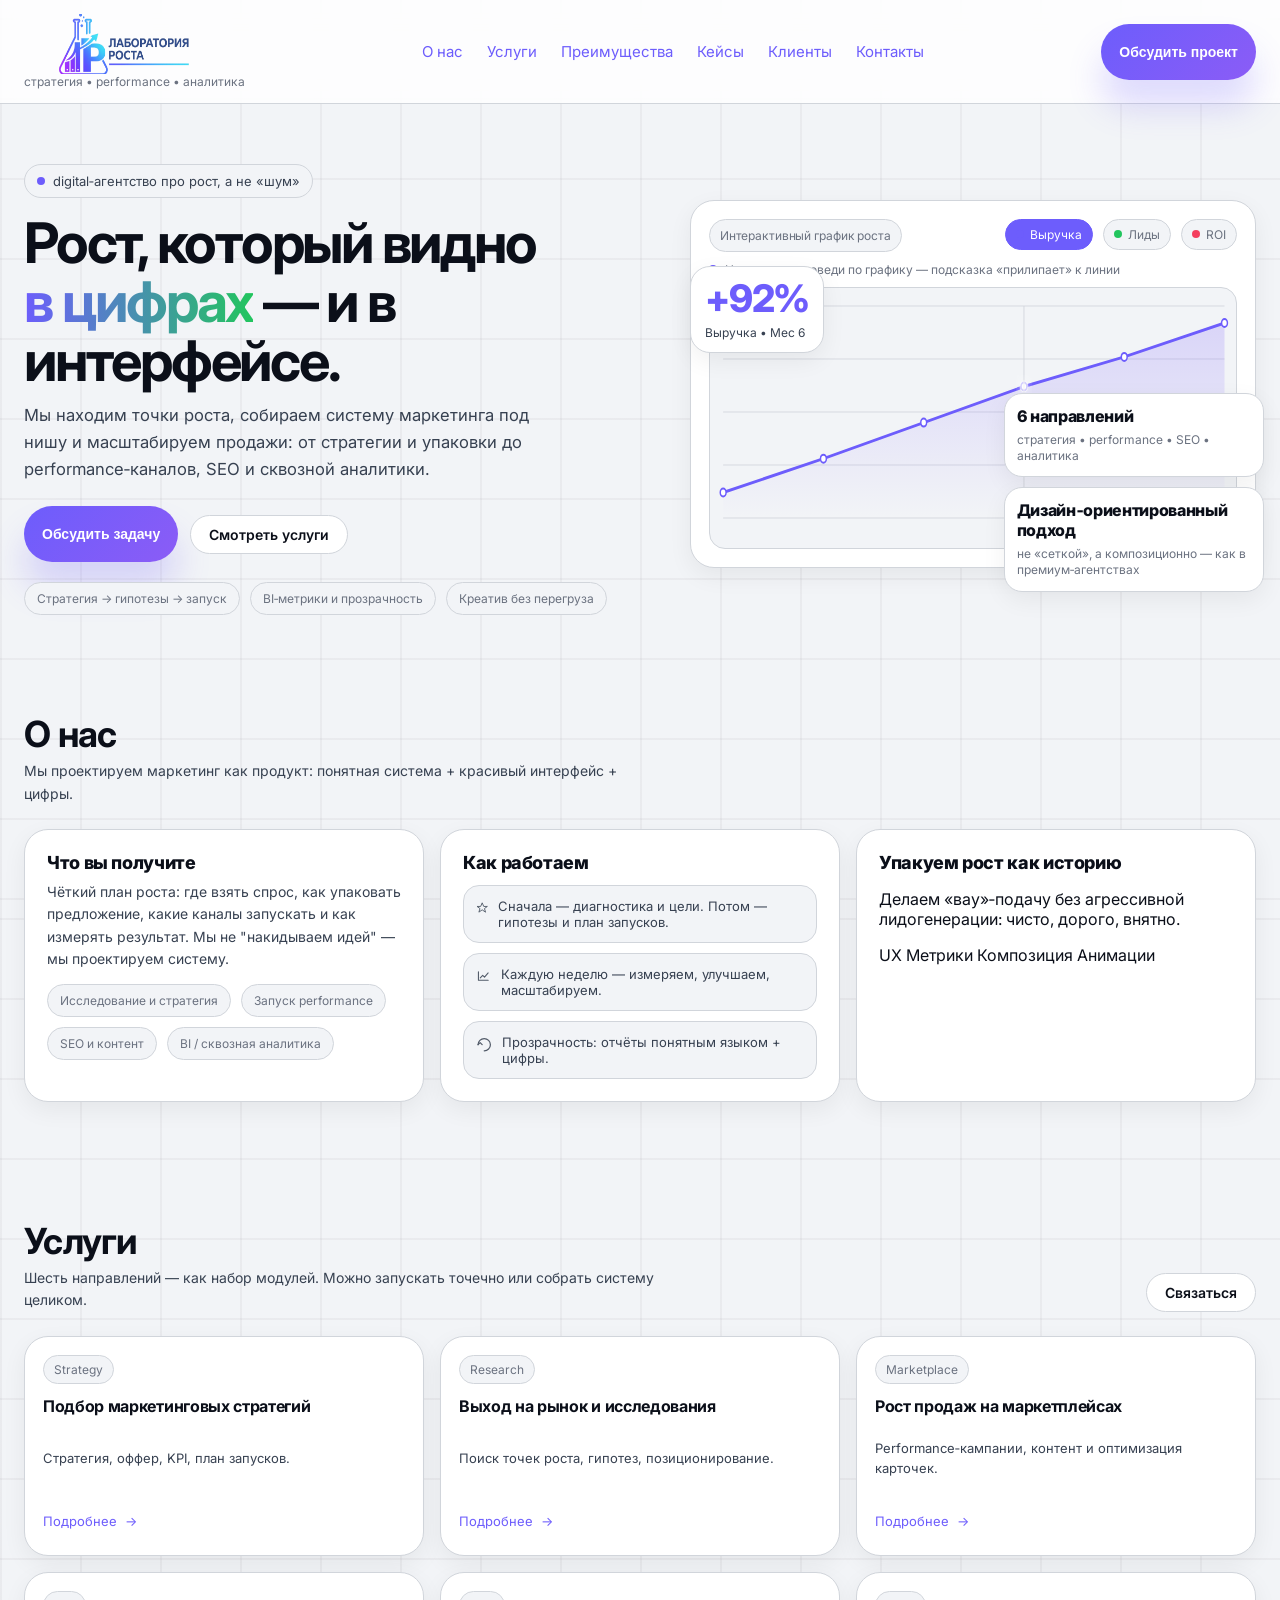
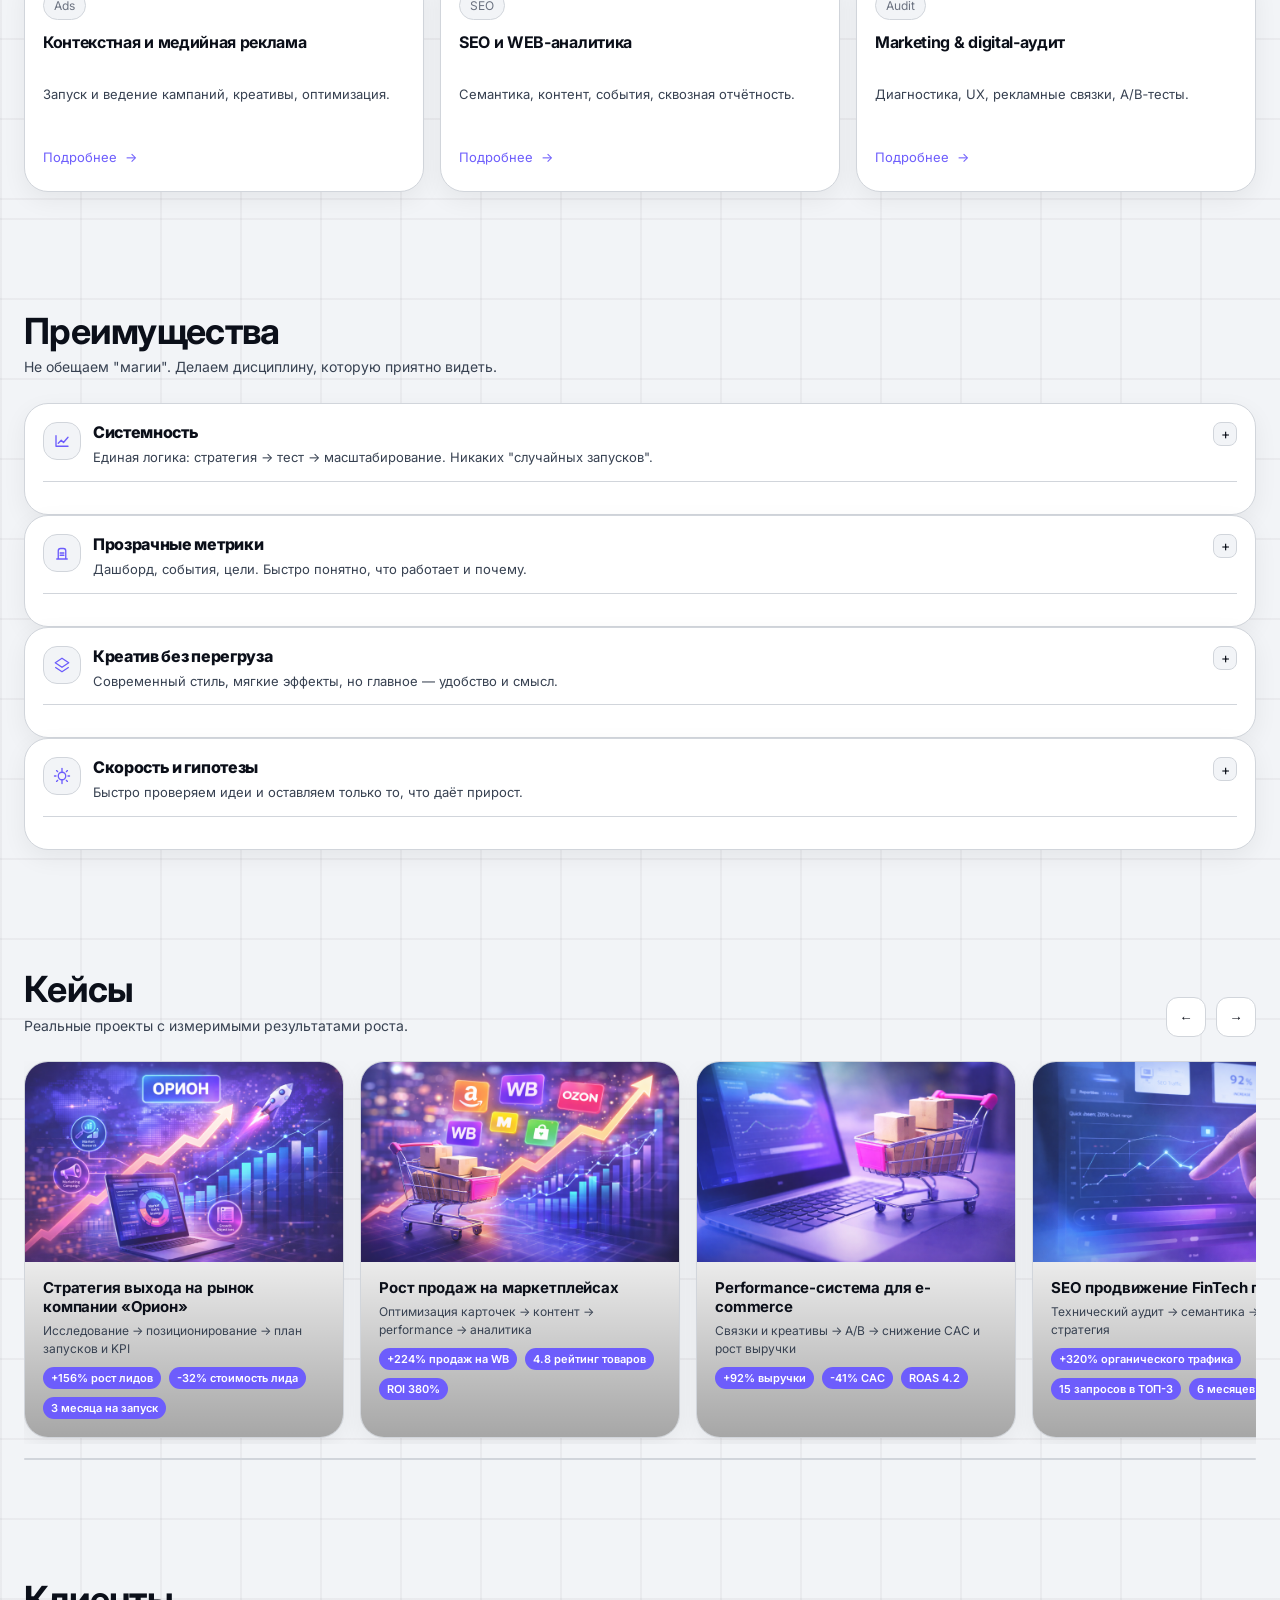
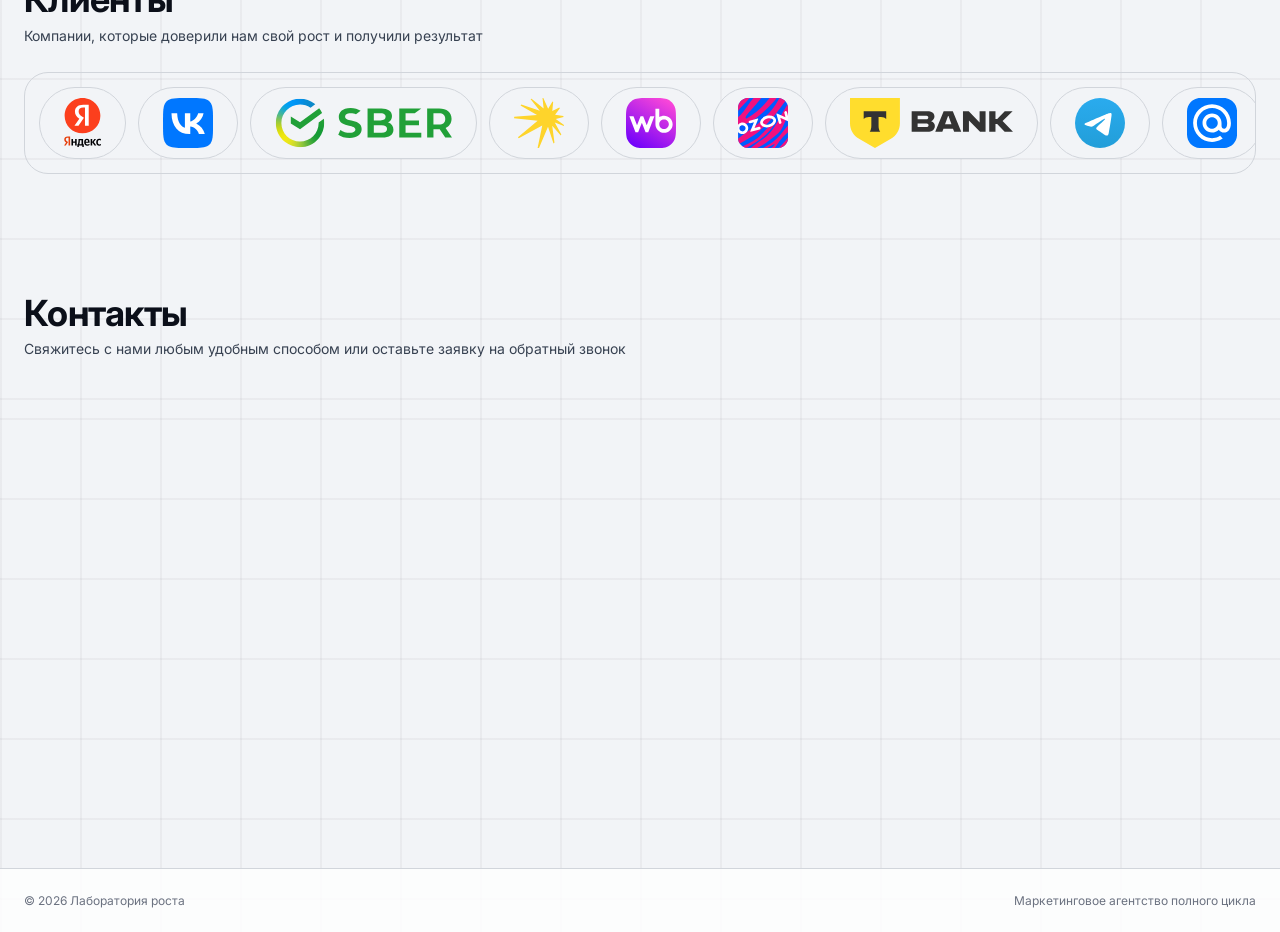
==== index.html @ d3181965 "bagfix" ====
<!doctype html>
<html lang="ru">
<head>
  <meta charset="utf-8" />
  <meta name="viewport" content="width=device-width,initial-scale=1" />
  <script>document.documentElement.classList.add("has-js");</script>
  <title>Лаборатория роста — маркетинговые стратегии и performance</title>
  <meta name="description" content="Маркетинговое агентство. Стратегии, выход на рынок, рост продаж на маркетплейсах, реклама, SEO и аналитика, digital‑аудит." />

  <link rel="preconnect" href="https://fonts.googleapis.com">
  <link rel="preconnect" href="https://fonts.gstatic.com" crossorigin>
  <link href="https://fonts.googleapis.com/css2?family=Manrope:wght@300;400;500;600;700;800&family=Inter:wght@300;400;500;600;700&display=swap" rel="stylesheet">
  <link rel="stylesheet" href="style.css" />
</head>

<body>
  <div class="progress" id="progress"></div>

  <!-- Cursor glow + background blobs -->
  <div class="bg-blobs" aria-hidden="true">
    <div class="blob b1"></div>
    <div class="blob b2"></div>
    <div class="blob b3"></div>
    <div class="grain"></div>
  </div>

  <header class="hdr" id="hdr">
    <div class="container">
    <div class="nav">
      <a class="brand" href="#top" aria-label="Лаборатория роста">
        <div class="logo-wrapper">
          <img src="./img/logo.png" alt="Лаборатория роста" class="brand-mark">
        </div>
        <div class="brand-txt">
          <em>стратегия • performance • аналитика</em>
        </div>
      </a>

        <nav class="links" aria-label="Навигация">
          <a href="#about">О нас</a>
          <a href="#services">Услуги</a>
          <a href="#benefits">Преимущества</a>
          <a href="#cases">Кейсы</a>
          <a href="#clients">Клиенты</a>
          <a href="#contacts">Контакты</a>
        </nav>

        <div class="cta">
          <button class="btn primary magnetic" id="openBrief" type="button">Обсудить проект</button>
        </div>

        <div class="burger" aria-label="Меню">
          <button id="burgerBtn" aria-controls="mobileMenu" aria-expanded="false" title="Меню">
            <svg width="20" height="20" viewBox="0 0 24 24" fill="none">
              <path d="M4 7h16M4 12h16M4 17h16" stroke="currentColor" stroke-width="2" stroke-linecap="round"/>
            </svg>
          </button>
        </div>
      </div>

      <div class="mobile" id="mobileMenu" hidden>
        <div class="divider"></div>
        <div class="row">
          <a class="mLink" href="#about">О нас</a>
          <a class="mLink" href="#services">Услуги</a>
          <a class="mLink" href="#benefits">Преимущества</a>
          <a class="mLink" href="#cases">Кейсы</a>
          <a class="mLink" href="#clients">Клиенты</a>
          <a class="mLink" href="#contacts">Контакты</a>
          <button class="btn primary magnetic" id="openBriefMobile" type="button">Обсудить</button>
        </div>
      </div>
    </div>
  </header>

  <main class="container" id="top">
    <!-- HERO -->
    <section class="hero">
      <div class="hero-grid">
        <div class="hero-copy reveal">
          <div class="kicker">
            <span class="kdot" aria-hidden="true"></span>
            digital‑агентство про рост, а не «шум»
          </div>

          <h1>
            Рост, который видно<br>
            <span class="grad">в цифрах</span> — и в интерфейсе.
          </h1>

          <p class="lead">
            Мы находим точки роста, собираем систему маркетинга под нишу и масштабируем продажи:
            от стратегии и упаковки до performance‑каналов, SEO и сквозной аналитики.
          </p>

          <div class="hero-actions">
            <button class="btn primary magnetic" id="heroCta" type="button">Обсудить задачу</button>
            <a class="btn magnetic" href="#services">Смотреть услуги</a>
          </div>

          <div class="pill-row" aria-label="Коротко о подходе">
            <span class="pill">Стратегия → гипотезы → запуск</span>
            <span class="pill">BI‑метрики и прозрачность</span>
            <span class="pill">Креатив без перегруза</span>
          </div>
        </div>

        <div class="hero-visual reveal" aria-label="Интерактивный график роста">
          <div class="hero-visual-bg" aria-hidden="true"></div>

          <div class="chart-wrap naked" id="chartWrap">
            <div class="chart-head">
              <div class="mini">Интерактивный график роста</div>
              <div class="legend" aria-label="Легенда">
                <div class="tag" data-series="revenue"><span class="swatch"></span>Выручка</div>
                <div class="tag" data-series="leads"><span class="swatch alt"></span>Лиды</div>
                <div class="tag" data-series="roi"><span class="swatch roi"></span>ROI</div>
              </div>
            </div>

            <div class="chart-kpi" aria-hidden="true">
              <div class="kpi-num" id="kpiNum">+92%</div>
              <div class="kpi-label" id="kpiLabel">Выручка • Мес 6</div>
            </div>

            <div class="chart-hint">
              <span class="hint-dot" aria-hidden="true"></span>
              Наведи или проведи по графику — подсказка «прилипает» к линии
            </div>

            <div class="chart-stage" id="chartStage">
              <svg class="chart" id="chart" viewBox="0 0 720 260" preserveAspectRatio="none" aria-label="График роста">
                <defs>
                  <linearGradient id="gradLine" x1="0" x2="1" y1="0" y2="0">
                    <stop offset="0%" stop-color="var(--a1)"/>
                    <stop offset="55%" stop-color="var(--a2)"/>
                    <stop offset="100%" stop-color="var(--a3)"/>
                  </linearGradient>
                  <linearGradient id="gradArea" x1="0" x2="0" y1="0" y2="1">
                    <stop offset="0%" stop-color="rgba(112, 80, 255, .20)"/>
                    <stop offset="100%" stop-color="rgba(112, 80, 255, 0)"/>
                  </linearGradient>
                  <filter id="softGlow" x="-40%" y="-40%" width="180%" height="180%">
                    <feGaussianBlur stdDeviation="6" result="blur"/>
                    <feColorMatrix type="matrix" values="
                      1 0 0 0 0
                      0 1 0 0 0
                      0 0 1 0 0
                      0 0 0 .6 0" />
                    <feMerge>
                      <feMergeNode in="blur"/>
                      <feMergeNode in="SourceGraphic"/>
                    </feMerge>
                  </filter>
                </defs>

                <g class="grid" id="grid"></g>
                <path class="area" id="area" d=""></path>
                <path class="line" id="line" d=""></path>
                <g id="points"></g>
                <g id="cursor">
                  <line class="cross" id="crossV" x1="0" x2="0" y1="0" y2="0"></line>
                  <circle class="glowdot" id="glowDot" r="6"></circle>
                </g>
              </svg>

              <div class="tooltip" id="tooltip" role="status" aria-live="polite">
                <b id="ttTitle">Этап</b>
                <span class="t2" id="ttText">Подсказка</span>
              </div>
            </div>
          </div>

          <div class="stat-floats" aria-hidden="true">
            <div class="stat-float cut2">
              <b>6 направлений</b>
              <span>стратегия • performance • SEO • аналитика</span>
            </div>
            <div class="stat-float cut3">
              <b>Дизайн‑ориентированный подход</b>
              <span>не «сеткой», а композиционно — как в премиум‑агентствах</span>
            </div>
          </div>
        </div>
      </div>
    </section>

    <!-- ABOUT -->
    <section id="about">
      <div class="section-head reveal">
        <div>
          <h2>О нас</h2>
          <p class="sub">Мы проектируем маркетинг как продукт: понятная система + красивый интерфейс + цифры.</p>
        </div>
      </div>

      <div class="grid about-grid">
        <article class="card about-card">
          <div class="card-inner">
            <b class="card-title">Что вы получите</b>
            <p class="sub">
              Чёткий план роста: где взять спрос, как упаковать предложение, какие каналы запускать и как измерять результат.
              Мы не "накидываем идей" — мы проектируем систему.
            </p>
            <div class="pill-row" style="margin-top:14px;">
              <span class="pill">Исследование и стратегия</span>
              <span class="pill">Запуск performance</span>
              <span class="pill">SEO и контент</span>
              <span class="pill">BI / сквозная аналитика</span>
            </div>
          </div>
        </article>

        <article class="card about-card">
          <div class="card-inner">
            <b class="card-title">Как работаем</b>
            <div class="kv">
              <div>
                <svg width="18" height="18" viewBox="0 0 24 24" fill="none">
                  <path d="M12 2l3 7h7l-5.6 4.1 2.1 7-6.5-4.5L5.6 20l2.1-7L2 9h7l3-7z" stroke="currentColor" stroke-width="1.8" stroke-linejoin="round"/>
                </svg>
                <span>Сначала — диагностика и цели. Потом — гипотезы и план запусков.</span>
              </div>
              <div>
                <svg width="18" height="18" viewBox="0 0 24 24" fill="none">
                  <path d="M4 19V5m0 14h16" stroke="currentColor" stroke-width="1.8" stroke-linecap="round"/>
                  <path d="M7 15l4-4 3 3 6-7" stroke="currentColor" stroke-width="1.8" stroke-linecap="round" stroke-linejoin="round"/>
                </svg>
                <span>Каждую неделю — измеряем, улучшаем, масштабируем.</span>
              </div>
              <div>
                <svg width="18" height="18" viewBox="0 0 24 24" fill="none">
                  <path d="M12 22a9 9 0 1 0-9-9" stroke="currentColor" stroke-width="1.8" stroke-linecap="round"/>
                  <path d="M3 13l3-3 3 3" stroke="currentColor" stroke-width="1.8" stroke-linecap="round" stroke-linejoin="round"/>
                </svg>
                <span>Прозрачность: отчёты понятным языком + цифры.</span>
              </div>
            </div>
          </div>
        </article>

        <article class="card about-card">
          <div class="card-inner">
            <b class="card-title">Упакуем рост как историю</b>
            <p>Делаем «вау»‑подачу без агрессивной лидогенерации: чисто, дорого, внятно.</p>
            <div class="callout-row">
              <span class="chip">UX</span>
              <span class="chip">Метрики</span>
              <span class="chip">Композиция</span>
              <span class="chip">Анимации</span>
            </div>
          </div>
        </article>
      </div>
    </section>

    <!-- SERVICES -->
    <section id="services">
      <div class="section-head reveal">
        <div>
          <h2>Услуги</h2>
          <p class="sub">Шесть направлений — как набор модулей. Можно запускать точечно или собрать систему целиком.</p>
        </div>
        <a class="btn magnetic" href="#contacts">Связаться</a>
      </div>

      <div class="grid services reveal">
        <article class="svc">
          <div class="in">
            <div class="top">
              <span class="svc-tag">Strategy</span>
            </div>
            <h3>Подбор маркетинговых стратегий</h3>
            <p>Стратегия, оффер, KPI, план запусков.</p>
            <div class="more" data-details="Разрабатываем комплексную маркетинговую стратегию, которая учитывает особенности вашего бизнеса и рынка. Определяем ключевые точки роста, формируем уникальное торговое предложение и устанавливаем измеримые KPI.">Подробнее <span aria-hidden="true">→</span></div>
          </div>
        </article>

        <article class="svc">
          <div class="in">
            <div class="top">
              <span class="svc-tag">Research</span>
            </div>
            <h3>Выход на рынок и исследования</h3>
            <p>Поиск точек роста, гипотез, позиционирование.</p>
            <div class="more" data-details="Проводим глубокий анализ рынка, конкурентов и целевой аудитории. Выявляем тренды и формируем гипотезы для тестирования. Помогаем с правильным позиционированием и выстраиванием коммуникации.">Подробнее <span aria-hidden="true">→</span></div>
          </div>
        </article>

        <article class="svc">
          <div class="in">
            <div class="top">
              <span class="svc-tag">Marketplace</span>
            </div>
            <h3>Рост продаж на маркетплейсах</h3>
            <p>Performance‑кампании, контент и оптимизация карточек.</p>
            <div class="more" data-details="Оптимизируем карточки товаров, создаем продающий контент, настраиваем и ведем рекламные кампании на маркетплейсах. Работаем над улучшением видимости и конверсии.">Подробнее <span aria-hidden="true">→</span></div>
          </div>
        </article>

        <article class="svc">
          <div class="in">
            <div class="top">
              <span class="svc-tag">Ads</span>
            </div>
            <h3>Контекстная и медийная реклама</h3>
            <p>Запуск и ведение кампаний, креативы, оптимизация.</p>
            <div class="more" data-details="Создаем и запускаем рекламные кампании в Яндекс.Директ, Google Ads и социальных сетях. Разрабатываем креативы, оптимизируем ставки и бюджет для достижения максимальной эффективности.">Подробнее <span aria-hidden="true">→</span></div>
          </div>
        </article>

        <article class="svc">
          <div class="in">
            <div class="top">
              <span class="svc-tag">SEO</span>
            </div>
            <h3>SEO и WEB‑аналитика</h3>
            <p>Семантика, контент, события, сквозная отчётность.</p>
            <div class="more" data-details="Проводим аудит сайта, подбираем семантическое ядро, оптимизируем контент и техническую составляющую. Настраиваем сквозную аналитику для отслеживания эффективности.">Подробнее <span aria-hidden="true">→</span></div>
          </div>
        </article>

        <article class="svc">
          <div class="in">
            <div class="top">
              <span class="svc-tag">Audit</span>
            </div>
            <h3>Marketing &amp; digital‑аудит</h3>
            <p>Диагностика, UX, рекламные связки, A/B‑тесты.</p>
            <div class="more" data-details="Анализируем текущую маркетинговую активность, выявляем слабые места и точки роста. Проводим UX-аудит, тестируем гипотезы и предлагаем решения для улучшения результатов.">Подробнее <span aria-hidden="true">→</span></div>
          </div>
        </article>
      </div>
    </section>

    <!-- BENEFITS -->
    <section id="benefits">
      <div class="section-head reveal">
        <div>
          <h2>Преимущества</h2>
          <p class="sub">Не обещаем "магии". Делаем дисциплину, которую приятно видеть.</p>
        </div>
      </div>

      <div class="benefits reveal">
        <article class="benefit expandable">
          <div class="benefit-header">
            <div class="bicon" aria-hidden="true">
              <svg width="18" height="18" viewBox="0 0 24 24" fill="none">
                <path d="M4 19V5m0 14h16" stroke="currentColor" stroke-width="1.8" stroke-linecap="round"/>
                <path d="M7 15l4-4 3 3 6-7" stroke="currentColor" stroke-width="1.8" stroke-linecap="round" stroke-linejoin="round"/>
              </svg>
            </div>
            <div class="btxt">
              <b>Системность</b>
              <span>Единая логика: стратегия → тест → масштабирование. Никаких "случайных запусков".</span>
            </div>
            <div class="expand-icon">+</div>
          </div>
          <div class="benefit-details">
            <p>Мы выстраиваем маркетинг как единую систему, где каждый элемент логически связан с другим. Начинаем с глубокого анализа и стратегии, тестируем гипотезы на реальных данных, и только потом масштабируем успешные решения. Это исключает хаотичные траты бюджета и обеспечивает предсказуемый результат.</p>
          </div>
        </article>

        <article class="benefit expandable">
          <div class="benefit-header">
            <div class="bicon" aria-hidden="true">
              <svg width="18" height="18" viewBox="0 0 24 24" fill="none">
                <path d="M5 20h14M7 20V9a3 3 0 0 1 3-3h4a3 3 0 0 1 3 3v11" stroke="currentColor" stroke-width="1.8" stroke-linecap="round"/>
                <path d="M9.5 12h5M9.5 15h5" stroke="currentColor" stroke-width="1.8" stroke-linecap="round"/>
              </svg>
            </div>
            <div class="btxt">
              <b>Прозрачные метрики</b>
              <span>Дашборд, события, цели. Быстро понятно, что работает и почему.</span>
            </div>
            <div class="expand-icon">+</div>
          </div>
          <div class="benefit-details">
            <p>Вы получаете доступ к интерактивным дашбордам с ключевыми метриками в реальном времени. Мы настраиваем сквозную аналитику, отслеживаем каждое событие и конверсию. Все отчеты понятны даже нетехническим специалистам — вы всегда видите, куда идет бюджет и какой он приносит результат.</p>
          </div>
        </article>

        <article class="benefit expandable">
          <div class="benefit-header">
            <div class="bicon" aria-hidden="true">
              <svg width="18" height="18" viewBox="0 0 24 24" fill="none">
                <path d="M12 3l9 6-9 6-9-6 9-6z" stroke="currentColor" stroke-width="1.8" stroke-linejoin="round"/>
                <path d="M3 15l9 6 9-6" stroke="currentColor" stroke-width="1.8" stroke-linejoin="round"/>
              </svg>
            </div>
            <div class="btxt">
              <b>Креатив без перегруза</b>
              <span>Современный стиль, мягкие эффекты, но главное — удобство и смысл.</span>
            </div>
            <div class="expand-icon">+</div>
          </div>
          <div class="benefit-details">
            <p>Наши дизайнеры создают креативы, которые не просто красивы, но и эффективны. Мы избегаем визуального перегруза, делая акцент на удобстве восприятия и смысловой нагрузке. Каждый элемент дизайна работает на достижение бизнес-целей и улучшение пользовательского опыта.</p>
          </div>
        </article>

        <article class="benefit expandable">
          <div class="benefit-header">
            <div class="bicon" aria-hidden="true">
              <svg width="18" height="18" viewBox="0 0 24 24" fill="none">
                <path d="M12 2v4" stroke="currentColor" stroke-width="1.8" stroke-linecap="round"/>
                <path d="M12 18v4" stroke="currentColor" stroke-width="1.8" stroke-linecap="round"/>
                <path d="M4 12H2" stroke="currentColor" stroke-width="1.8" stroke-linecap="round"/>
                <path d="M22 12h-2" stroke="currentColor" stroke-width="1.8" stroke-linecap="round"/>
                <path d="M6.2 6.2l-1.4-1.4" stroke="currentColor" stroke-width="1.8" stroke-linecap="round"/>
                <path d="M19.2 19.2l-1.4-1.4" stroke="currentColor" stroke-width="1.8" stroke-linecap="round"/>
                <path d="M17.8 6.2l1.4-1.4" stroke="currentColor" stroke-width="1.8" stroke-linecap="round"/>
                <path d="M4.8 19.2l1.4-1.4" stroke="currentColor" stroke-width="1.8" stroke-linecap="round"/>
                <path d="M12 7a5 5 0 1 0 0 10 5 5 0 0 0 0-10z" stroke="currentColor" stroke-width="1.8"/>
              </svg>
            </div>
            <div class="btxt">
              <b>Скорость и гипотезы</b>
              <span>Быстро проверяем идеи и оставляем только то, что даёт прирост.</span>
            </div>
            <div class="expand-icon">+</div>
          </div>
          <div class="benefit-details">
            <p>Мы работаем по методологии быстрого тестирования гипотез. Вместо долгих обсуждений — быстрые эксперименты с четкими метриками успеха. Это позволяет быстро находить рабочие решения и отсеивать неэффективные подходы, экономя ваше время и бюджет.</p>
          </div>
        </article>
      </div>
    </section>

    <!-- CASES -->
    <section id="cases">
      <div class="section-head reveal">
        <div>
          <h2>Кейсы</h2>
          <p class="sub">Реальные проекты с измеримыми результатами роста.</p>
        </div>

        <div class="slider-ctl">
          <button class="iconbtn magnetic" id="casesPrev" aria-label="Предыдущий кейс" type="button">←</button>
          <button class="iconbtn magnetic" id="casesNext" aria-label="Следующий кейс" type="button">→</button>
        </div>
      </div>

      <div class="cases-track reveal" id="casesTrack" aria-label="Слайдер кейсов">
        <article class="case media">
          <div class="case-media ph1" aria-hidden="true"><img src="./img/orion.png" alt=""  class="case-media-img"></div>
          <div class="case-cap">
            <div class="case-title">Стратегия выхода на рынок компании «Орион»</div>
            <div class="case-sub">Исследование → позиционирование → план запусков и KPI</div>
            <div class="case-results">
              <span>+156% рост лидов</span>
              <span>-32% стоимость лида</span>
              <span>3 месяца на запуск</span>
            </div>
          </div>
        </article>

        <article class="case media">
          <div class="case-media ph2" aria-hidden="true"><img src="./img/market.png" alt="" class="case-media-img"></div>
          <div class="case-cap">
            <div class="case-title">Рост продаж на маркетплейсах</div>
            <div class="case-sub">Оптимизация карточек → контент → performance → аналитика</div>
            <div class="case-results">
              <span>+224% продаж на WB</span>
              <span>4.8 рейтинг товаров</span>
              <span>ROI 380%</span>
            </div>
          </div>
        </article>

        <article class="case media">
          <div class="case-media ph3" aria-hidden="true"><img src="./img/Performance.png" alt="" class="case-media-img"></div>
          <div class="case-cap">
            <div class="case-title">Performance-система для e-commerce</div>
            <div class="case-sub">Связки и креативы → A/B → снижение CAC и рост выручки</div>
            <div class="case-results">
              <span>+92% выручки</span>
              <span>-41% CAC</span>
              <span>ROAS 4.2</span>
            </div>
          </div>
        </article>

        <article class="case media">
          <div class="case-media ph1" aria-hidden="true"><img src="./img/FinTech.png" alt="" class="case-media-img"></div>
          <div class="case-cap">
            <div class="case-title">SEO продвижение FinTech проекта</div>
            <div class="case-sub">Технический аудит → семантика → контент-стратегия</div>
            <div class="case-results">
              <span>+320% органического трафика</span>
              <span>15 запросов в ТОП-3</span>
              <span>6 месяцев</span>
            </div>
          </div>
        </article>

        <article class="case media">
          <div class="case-media ph2" aria-hidden="true"><img src="./img/strateg.png" alt="" class="case-media-img"></div>
          <div class="case-cap">
            <div class="case-title">Rebranding и digital-стратегия</div>
            <div class="case-sub">Айдентика → сайт → рекламные каналы → аналитика</div>
            <div class="case-results">
              <span>Новая ЦА +35 лет</span>
              <span>+180% конверсий</span>
              <span>Узнаваемость +67%</span>
            </div>
          </div>
        </article>

        <article class="case media">
          <div class="case-media ph3" aria-hidden="true"><img src="./img/mobpr.png" alt="" class="case-media-img"></div>
          <div class="case-cap">
            <div class="case-title">Мобильное приложение: запуск и рост</div>
            <div class="case-sub">ASO → UA кампании → ретаргетинг → аналитика</div>
            <div class="case-results">
              <span>50K+ установок</span>
              <span>CPI -28%</span>
              <span>Retention 42% D7</span>
            </div>
          </div>
        </article>
      </div>

      <div class="slider-progress" aria-hidden="true">
        <span id="casesProg"></span>
      </div>
    </section>

    <!-- CLIENTS -->
    <section id="clients">
      <div class="section-head reveal">
        <div>
          <h2>Клиенты</h2>
          <p class="sub">Компании, которые доверили нам свой рост и получили результат</p>
        </div>
      </div>

      <div class="marquee reveal" aria-label="Бегущая строка клиентов">
        <div class="marquee-track">
          <div class="logo-pill">
            <img src="./img/yandex-logo-rus.svg" alt="Yandex" width="20" height="20">
          </div>
          <div class="logo-pill">
            <img src="./img/vk-logo.svg" alt="VK" width="20" height="20">
          </div>
          <div class="logo-pill">
            <img src="./img/sber-logo-eng (1).svg" alt="Сбер" width="20" height="20">
          </div>
          <div class="logo-pill">
            <img src="./img/yandex-music-sign-logo.svg" alt="Яндекс Музыка" width="20" height="20">
          </div>
          <div class="logo-pill">
            <img src="./img/wildberries-sign-logo.svg" alt="Wildberries" width="20" height="20">
          </div>
          <div class="logo-pill">
            <img src="./img/ozon-icon-logo.svg" alt="OZON" width="20" height="20">
          </div>
          <div class="logo-pill">
            <img src="./img/t-bank-logo-en.svg" alt="Тинькофф" width="20" height="20">
          </div>
          <div class="logo-pill">
            <img src="./img/telegram-logo.svg" alt="Telegram" width="20" height="20">
          </div>
          <div class="logo-pill">
            <img src="./img/mail-ru-sign-logo.svg" alt="Mail.ru Group" width="20" height="20">
          </div>
          <div class="logo-pill">
            <img src="./img/2gis-logo.svg" alt="2ГИС" width="20" height="20">
          </div>
          <div class="logo-pill">
            <img src="./img/avito-logo.svg" alt="Avito" width="20" height="20">
          </div>
        </div>
      </div>
    </section>

    <!-- CONTACTS -->
    <section id="contacts">
      <div class="section-head reveal">
        <div>
          <h2>Контакты</h2>
          <p class="sub">Свяжитесь с нами любым удобным способом или оставьте заявку на обратный звонок</p>
        </div>
      </div>

      <div class="contact reveal">
        <div class="panel side">
          <div class="in">
            <div class="mini">Контакты</div>
            <div class="cc-title">Лаборатория роста</div>
            
            <div class="cc-grid">
              <div class="cc-item">
                <span class="cc-k">Email</span>
                <span class="cc-v" id="emailVal">hello@growth-lab.ru</span>
              </div>
              <div class="cc-item">
                <span class="cc-k">Телефон</span>
                <span class="cc-v">+7 (495) 123-45-67</span>
              </div>
              <div class="cc-item">
                <span class="cc-k">Telegram</span>
                <span class="cc-v">@growth_lab</span>
              </div>
              <div class="cc-item">
                <span class="cc-k">Адрес</span>
                <span class="cc-v">Москва, ул. Тверская, 12</span>
              </div>
              <div class="cc-item">
                <span class="cc-k">Режим работы</span>
                <span class="cc-v">Пн-Пт: 9:00-18:00</span>
              </div>
              <div class="cc-item">
                <span class="cc-k">Соцсети</span>
                <span class="cc-v">
                  <a href="#" style="color: var(--a1); margin-right: 10px;"><img class="social-icon" src="./img/free-icon-vk-2111828.png" alt=""></a>
                  <a href="#" style="color: var(--a1);"><img class="social-icon" src="./img/free-icon-telegram-739260.png" alt=""></a>
                </span>
              </div>
            </div>

            <div class="cc-foot">
              <div class="hint">
                Отправьте запрос на консультацию — мы свяжемся с вами в течение 1 часа в рабочее время.
              </div>
              <div class="row">
                <button class="btn magnetic" id="copyEmail" type="button">Скопировать email</button>
                <a class="btn magnetic" href="#top">Наверх</a>
              </div>
            </div>
          </div>
        </div>
       
            <div class="hint" style="margin-top: 20px;">
              <button class="btn primary magnetic full-width" id="openCallback" type="button">Запросить обратный звонок</button>
              <p>Или напишите нам в Telegram для оперативной связи:</p>
              <a href="https://t.me/growth_lab" style="color: var(--a1);">@growth_lab</a>
            </div>

      </div>
    </section>
  </main>

  <footer>
    <div class="container">
      <div class="frow">
        <div>© <span id="year"></span> Лаборатория роста</div>
        <div>Маркетинговое агентство полного цикла</div>
      </div>
    </div>
  </footer>

  <!-- Modal -->
  <div class="modal" id="briefModal" role="dialog" aria-label="Бриф" aria-hidden="true">
    <div class="box">
      <div class="top">
        <div>
          <b>Быстрый бриф (2 минуты)</b>
          <div class="mmeta">Заполни — и вернёмся с предложением по шагам.</div>
        </div>
        <button class="x magnetic" data-close="briefModal" aria-label="Закрыть" type="button">
          <svg width="18" height="18" viewBox="0 0 24 24" fill="none">
            <path d="M6 6l12 12M18 6L6 18" stroke="currentColor" stroke-width="2" stroke-linecap="round"/>
          </svg>
        </button>
      </div>
      <div class="body">
        <form id="briefForm">
          <div class="field">
            <label>Ниша / продукт</label>
            <input name="niche" placeholder="Например: b2b сервис / ecommerce / образование" required>
          </div>
          <div class="field">
            <label>Цель на ближайшие 2–3 месяца</label>
            <input name="goal" placeholder="Рост продаж / лидов / выход на рынок" required>
          </div>
          <div class="field">
            <label>Что уже пробовали</label>
            <textarea name="tried" placeholder="Каналы, бюджеты, результаты"></textarea>
          </div>
          <button class="btn primary magnetic" type="submit">Отправить бриф</button>
          <div class="hint">Демо‑форма: ничего не отправляет — просто подтверждение.</div>
        </form>
      </div>
    </div>
  </div>

  <!-- Callback Modal -->
  <div class="modal" id="callbackModal" role="dialog" aria-label="Запрос обратного звонка" aria-hidden="true">
    <div class="box compact">
      <div class="top">
        <div>
          <b>Запрос обратного звонка</b>
          <div class="mmeta">Оставьте контакт — мы перезвоним и уточним задачу.</div>
        </div>
        <button class="x magnetic" data-close="callbackModal" aria-label="Закрыть" type="button">
          <svg width="18" height="18" viewBox="0 0 24 24" fill="none">
            <path d="M6 6l12 12M18 6L6 18" stroke="currentColor" stroke-width="2" stroke-linecap="round"/>
          </svg>
        </button>
      </div>
      <div class="body">
        <form id="callbackForm">
          <div class="field">
            <label>Имя <span class="required">*</span></label>
            <input name="name" placeholder="Как к вам обращаться" autocomplete="name" required>
          </div>
          <div class="field">
            <label>Телефон <span class="required">*</span></label>
            <input name="phone" placeholder="+7 (___) ___-__-__" autocomplete="tel" required>
          </div>
          <div class="field">
            <label>Telegram (опционально)</label>
            <input name="telegram" placeholder="@username">
          </div>
          <div class="field">
            <label>Удобное время для звонка</label>
            <select name="time">
              <option value="">Выберите время</option>
              <option value="10-12">10:00 - 12:00</option>
              <option value="12-14">12:00 - 14:00</option>
              <option value="14-16">14:00 - 16:00</option>
              <option value="16-18">16:00 - 18:00</option>
            </select>
          </div>
          <div class="field">
            <label>Коротко о задаче</label>
            <textarea name="comment" placeholder="Например: нужна консультация по запуску рекламы" rows="3"></textarea>
          </div>

          <button class="btn primary magnetic" type="submit">Отправить запрос</button>
          <div class="hint">Мы свяжемся с вами в выбранное время. Политика конфиденциальности.</div>
        </form>
      </div>
    </div>
  </div>

  <script src="./scripts.js"></script>
</body>
</html>
---- style.css ----
/* ----------------------------------------------------
   LIGHT-MINIMAL 2025  (полный drop-in)
   сохранены ВСЕ старые классы / имена / анимации
   -------------------------------------------------- */

:root{
  --bg:#f2f4f7;
  --bg2:#ffffff;
  --card:#ffffff;
  --text:#0b0f19;
  --muted:#374151;
  --muted2:#6b7280;
  --stroke:#d1d5db;
  --stroke2:#9ca3af;

  --a1:#6d5dfc;
  --a2:#22c55e;
  --a3:#8b5cf6;
  --a4:#f43f5e;

  --radius:16px;
  --radius2:24px;
  --ease:cubic-bezier(.25,.8,.25,1);
  --container:1440px;
  --shadow:0 8px 24px rgba(11,15,25,.06);
  --shadow-hover:0 12px 32px rgba(11,15,25,.1);

  /* параметры сетки */
  --grid-color:rgba(11,15,25,.04);
  --grid-thick:2px;
  --grid-gap:80px;        /* шаг линий – чем больше, тем «шире» клетки */
}

/* ---------- 2. фоновая сетка на весь body ---------- */
body{
  background:
    /* вертикальные линии */
    repeating-linear-gradient(
      90deg,
      var(--grid-color) 0,
      var(--grid-color) var(--grid-thick),
      transparent var(--grid-thick),
      transparent var(--grid-gap)
    ),
    /* горизонтальные линии */
    repeating-linear-gradient(
      0deg,
      var(--grid-color) 0,
      var(--grid-color) var(--grid-thick),
      transparent var(--grid-thick),
      transparent var(--grid-gap)
    ),
    var(--bg);           /* основной заливка – наш приглушённый серый */
}

/* убираем тяжёлые тёмные блобы, если вдруг остались */
.bg-blobs,.grain{display:none}

*,
::after,
::before {
  box-sizing: border-box;
}
html,
body {
  height: 100%;
}
body {
  margin: 0;
  font-family: "Inter", system-ui, -apple-system, BlinkMacSystemFont, "Segoe UI", Roboto, "Helvetica Neue", Arial, sans-serif;
  color: var(--text);
  -webkit-font-smoothing: antialiased;
}
a {
  color: var(--a1);
  text-decoration: none;
}
a:hover {
  color: var(--a3);
}
.container {
  width: min(var(--container), calc(100% - 48px));
  margin: 0 auto;
}
@media (max-width: 720px) {
  .container {
    width: min(var(--container), calc(100% - 32px));
  }
}

/* ---------- HEADER ---------- */
.hdr {
  position: sticky;
  top: 0;
  z-index: 1100;
  background: rgba(255, 255, 255, .82);
  backdrop-filter: blur(12px);
  border-bottom: 1px solid var(--stroke);
}
.nav {
  display: flex;
  align-items: center;
  justify-content: space-between;
  gap: 14px;
  padding: 14px 0;
}

.logo-wrapper {
  width: 200px;
  height: 60px;
  display: flex;
  align-items: center;
  justify-content: center;
  flex-shrink: 0;
  border-radius: 12px;
  overflow: hidden;
}

.brand {
  align-items: center;
  gap: 12px;
}
.brand-mark {
  width: 100%;
  height: 160px;
  border-radius: 16px;

}
.brand-txt b {
  display: block;
  letter-spacing: -0.02em;
  font-weight: 800;
}
.brand-txt em {
  display: block;
  font-style: normal;
  color: var(--muted2);
  font-size: 12px;
}
.links {
  display: flex;
  gap: 24px;
  align-items: center;
  color: var(--muted);
  font-size: 15px;
}
.links a {
  position: relative;
  padding: 6px 0;
  transition: color 0.2s var(--ease);
}
.links a::after {
  content: "";
  position: absolute;
  left: 0;
  bottom: 2px;
  height: 1px;
  width: 100%;
  background: var(--a1);
  transform: scaleX(0);
  transform-origin: left;
  transition: transform 0.25s var(--ease);
}
.links a:hover {
  color: var(--text);
}
.links a:hover::after {
  transform: scaleX(1);
}
.cta {
  display: flex;
  gap: 10px;
  align-items: center;
}
.burger {
  display: none;
}
.burger button {
  width: 40px;
  height: 40px;
  border-radius: 12px;
  border: 1px solid var(--stroke);
  background: var(--card);
  color: var(--text);
  cursor: pointer;
}
.mobile {
  display: none;
  padding: 0 0 16px;
}
.mobile .divider {
  height: 1px;
  background: var(--stroke);
}
.mobile .row {
  display: grid;
  gap: 10px;
  padding-top: 14px;
}
.mobile a {
  padding: 12px 14px;
  border-radius: 16px;
  border: 1px solid var(--stroke);
  background: var(--bg);
}

/* ---------- BUTTONS ---------- */
.btn {
  appearance: none;
  border: 1px solid var(--stroke);
  background: var(--card);
  color: var(--text);
  padding: 10px 18px;
  border-radius: 999px;
  font-weight: 600;
  font-size: 14px;
  cursor: pointer;
  transition: all 0.2s var(--ease);
  display: inline-flex;
  align-items: center;
  justify-content: center;
  gap: 8px;
}
.btn:hover {
  transform: translateY(-2px);
  box-shadow: var(--shadow-hover);
  border-color: var(--a1);
}
.btn.primary {
  background: linear-gradient(135deg, var(--a1), var(--a3));
  color: #fff;
  border: 0;
  box-shadow: 0 26px 34px rgba(109, 93, 252, .22);
  padding-top: 20px;
  padding-bottom: 20px;
}
.btn.primary:hover {
  box-shadow: 0 20px 40px rgba(109, 93, 252, .3);
}
.iconbtn {
  width: 40px;
  height: 40px;
  border-radius: 12px;
  border: 1px solid var(--stroke);
  background: var(--card);
  color: var(--text);
  cursor: pointer;
  transition: all 0.2s var(--ease);
}
.iconbtn:hover {
  transform: translateY(-2px);
}

/* ---------- HERO ---------- */
.hero {
  padding: 60px 0 40px;
  position: relative;
}
.hero-grid {
  display: grid;
  grid-template-columns: 1.05fr .95fr;
  gap: 40px;
  align-items: center;
}
.kicker {
  display: inline-flex;
  align-items: center;
  gap: 8px;
  padding: 8px 12px;
  border-radius: 999px;
  border: 1px solid var(--stroke);
  background: var(--bg);
  color: var(--muted);
  font-size: 13px;
}
.kdot {
  width: 8px;
  height: 8px;
  border-radius: 99px;
  background: var(--a1);
}
h1 {
  margin: 16px 0 12px;
  font-size: clamp(36px, 5vw, 56px);
  line-height: 1.05;
  letter-spacing: -0.04em;
}
.grad {
  background: linear-gradient(90deg, var(--a1), var(--a2));
  -webkit-background-clip: text;
  background-clip: text;
  color: transparent;
}
.lead {
  margin: 0 0 20px;
  color: var(--muted);
  max-width: 55ch;
  font-size: clamp(15px, 1.3vw, 18px);
  line-height: 1.6;
}
.hero-actions {
  display: flex;
  gap: 12px;
  flex-wrap: wrap;
  align-items: center;
  margin-top: 24px;
}
.pill-row {
  display: flex;
  gap: 10px;
  flex-wrap: wrap;
  margin-top: 20px;
}
.pill {
  padding: 8px 12px;
  border-radius: 999px;
  border: 1px solid var(--stroke);
  background: var(--bg);
  color: var(--muted2);
  font-size: 12px;
}

/* hero-visual + chart */
.hero-visual {
  min-height: 380px;
  position: relative;
}
.chart-wrap {
  background: var(--card);
  border: 1px solid var(--stroke);
  border-radius: var(--radius2);
  padding: 18px;
  box-shadow: var(--shadow);
}
.chart-head {
  display: flex;
  justify-content: space-between;
  align-items: flex-start;
}
.mini {
  font-size: 12px;
  color: var(--muted2);
  letter-spacing: -0.01em;
  padding: 8px 10px;
  border-radius: 999px;
  border: 1px solid var(--stroke);
  background: var(--bg);
  width: fit-content;
}
.legend {
  display: flex;
  gap: 10px;
  align-items: center;
  flex-wrap: wrap;
  color: var(--muted2);
  font-size: 12px;
}
.tag {
  display: inline-flex;
  gap: 6px;
  align-items: center;
  padding: 7px 10px;
  border-radius: 999px;
  border: 1px solid var(--stroke);
  background: var(--bg);
  cursor: pointer;
  user-select: none;
  transition: all 0.2s var(--ease);
}
.tag:hover {
  transform: translateY(-1px);
  border-color: var(--a1);
}
.tag.active {
  background: var(--a1);
  color: #fff;
  border-color: var(--a1);
}
.swatch {
  width: 8px;
  height: 8px;
  border-radius: 99px;
  background: var(--a1);
}
.swatch.alt {
  background: var(--a2);
}
.swatch.roi {
  background: var(--a4);
}
.chart-kpi {
  position: absolute;
  left: 0;
  top: 66px;
  padding: 12px 14px;
  border-radius: 20px;
  border: 1px solid var(--stroke);
  background: var(--card);
  box-shadow: var(--shadow);
  z-index: 3;
}
.kpi-num {
  font-size: 38px;
  line-height: 1;
  font-weight: 800;
  letter-spacing: -0.03em;
  color: var(--a1);
}
.kpi-label {
  margin-top: 8px;
  font-size: 12px;
  color: var(--muted);
}
.chart-hint {
  margin-top: 10px;
  display: flex;
  align-items: center;
  gap: 8px;
  color: var(--muted2);
  font-size: 12px;
}
.hint-dot {
  width: 8px;
  height: 8px;
  border-radius: 99px;
  background: var(--a1);
}
.chart-stage {
  position: relative;
  margin-top: 10px;
  border-radius: var(--radius);
  overflow: hidden;
  border: 1px solid var(--stroke);
  background: var(--bg);
}
.chart {
  width: 100%;
  height: 260px;
  display: block;
}
.chart .grid line {
  stroke: var(--stroke);
}
.chart .line {
  fill: none;
  stroke: var(--a1);
  stroke-width: 3;
  stroke-linecap: round;
}
.chart .area {
  fill: url(#gradArea);
  opacity: 0.18;
}
.chart .pt {
  fill: #fff;
  stroke: var(--a1);
  stroke-width: 2;
  cursor: pointer;
  transition: r 0.2s var(--ease);
  r: 4;
}
.chart .pt:hover {
  r: 6;
}
.chart .cross {
  stroke: var(--stroke);
  stroke-width: 1;
}
.glowdot {
  fill: #fff;
  filter: url(#softGlow);
}
.tooltip {
  position: absolute;
  padding: 8px 10px;
  border-radius: 8px;
  background: rgba(0, 0, 0, .78);
  color: #fff;
  font-size: 12px;
  pointer-events: none;
  transform: translate(-50%, -120%);
  opacity: 0;
  transition: opacity 0.2s var(--ease);
  white-space: nowrap;
  z-index: 5;
}
.tooltip.show {
  opacity: 1;
}
.tooltip .t2 {
  color: var(--muted2);
  margin-top: 4px;
  display: block;
}

/* floating stats */
.stat-floats {
  position: absolute;
  right: -8px;
  bottom: -12px;
  display: grid;
  gap: 10px;
  width: min(340px, 46%);
  z-index: 4;
}
.stat-float {
  padding: 12px;
  border-radius: 18px;
  border: 1px solid var(--stroke);
  background: var(--card);
  box-shadow: var(--shadow);
}
.stat-float b {
  display: block;
  font-weight: 800;
  letter-spacing: -0.02em;
}
.stat-float span {
  display: block;
  margin-top: 6px;
  font-size: 12px;
  color: var(--muted2);
  line-height: 1.35;
}

/* ---------- SECTIONS ---------- */
section {
  padding: 60px 0;
}
.section-head {
  display: flex;
  align-items: flex-end;
  justify-content: space-between;
  gap: 16px;
  margin-bottom: 24px;
}
h2 {
  margin: 0;
  font-size: clamp(26px, 3vw, 36px);
  letter-spacing: -0.02em;
  line-height: 1.08;
}
.sub {
  margin: 6px 0 0;
  color: var(--muted);
  max-width: 70ch;
  font-size: 14px;
  line-height: 1.6;
}

/* ---------- CARDS ---------- */
.card,
.svc,
.benefit,
.case,
.panel {
  background: var(--card);
  border: 1px solid var(--stroke);
  border-radius: var(--radius2);
  box-shadow: var(--shadow);
  transition: all 0.25s var(--ease);
}
.grid {
  display: grid;
  gap: 16px;
}
.about-grid {
  grid-template-columns: repeat(3, 1fr);
}
.services {
  grid-template-columns: repeat(3, 1fr);
}
.benefits {
  grid-template-columns: repeat(2, 1fr);
}
.card-inner {
  padding: 22px;
}
.card-title {
  display: block;
  font-weight: 800;
  letter-spacing: -0.02em;
  font-size: 18px;
  margin-bottom: 8px;
}
.kv {
  display: grid;
  gap: 10px;
  margin-top: 12px;
  color: var(--muted);
  font-size: 13px;
}
.kv > div {
  display: flex;
  gap: 10px;
  align-items: flex-start;
  padding: 12px;
  border-radius: 16px;
  border: 1px solid var(--stroke);
  background: var(--bg);
}
.kv svg {
  opacity: 0.85;
  margin-top: 1px;
}

/* ---------- SERVICES ---------- */
.svc {
  min-height: 220px;
  display: flex;
  flex-direction: column;
  position: relative;
  overflow: hidden;
}
.svc .in {
  position: relative;
  padding: 18px;
  height: 100%;
  display: flex;
  flex-direction: column;
}
.svc .top {
  display: flex;
  align-items: center;
  gap: 10px;
  margin-bottom: 12px;
}
.svc-tag {
  font-size: 12px;
  color: var(--muted2);
  border: 1px solid var(--stroke);
  background: var(--bg);
  padding: 6px 10px;
  border-radius: 999px;
}
.svc h3 {
  margin: 0 0 8px 0;
  font-size: 16px;
  letter-spacing: -0.02em;
  flex-grow: 1;
}
.svc p {
  margin: 0 0 12px 0;
  color: var(--muted);
  font-size: 13px;
  line-height: 1.55;
  flex-grow: 1;
}
.svc .more {
  margin-top: auto;
  display: flex;
  gap: 8px;
  align-items: center;
  color: var(--a1);
  font-size: 13px;
  cursor: pointer;
  padding: 8px 0;
  transition: color 0.2s var(--ease);
}
.svc .more:hover {
  color: var(--a3);
}
.svc .svc-details {
  max-height: 0;
  overflow: hidden;
  transition: max-height 0.3s var(--ease);
  margin-top: 12px;
  padding-top: 12px;
  border-top: 1px solid var(--stroke);
}
.svc .svc-details p {
  margin: 0;
  color: var(--muted);
  font-size: 13px;
  line-height: 1.6;
}
.svc:hover {
  transform: translateY(-4px);
  box-shadow: var(--shadow-hover);
  border-color: var(--a1);
}

/* ---------- BENEFITS (expandable) ---------- */
.benefit {
  padding: 18px;
  cursor: pointer;
  position: relative;
  overflow: hidden;
}
.benefit-header {
  display: flex;
  gap: 12px;
  align-items: flex-start;
}
.benefit .bicon {
  width: 38px;
  height: 38px;
  border-radius: 14px;
  display: grid;
  place-items: center;
  background: var(--bg);
  border: 1px solid var(--stroke);
  color: var(--a1);
  flex-shrink: 0;
}
.benefit .btxt {
  flex-grow: 1;
}
.benefit .btxt b {
  display: block;
  font-weight: 800;
  letter-spacing: -0.02em;
  margin-bottom: 6px;
}
.benefit .btxt span {
  display: block;
  color: var(--muted);
  font-size: 13px;
  line-height: 1.45;
}
.expand-icon {
  width: 24px;
  height: 24px;
  border-radius: 8px;
  background: var(--bg);
  border: 1px solid var(--stroke);
  display: grid;
  place-items: center;
  font-size: 14px;
  color: var(--text);
  flex-shrink: 0;
  transition: transform 0.3s var(--ease);
}
.benefit.expanded .expand-icon {
  transform: rotate(180deg);
}
.benefit-details {
  max-height: 0;
  overflow: hidden;
  transition: max-height 0.4s var(--ease);
  margin-top: 14px;
  padding-top: 14px;
  border-top: 1px solid var(--stroke);
}
.benefit-details p {
  margin: 0;
  color: var(--muted);
  font-size: 13px;
  line-height: 1.6;
}
.benefit:hover {
  transform: translateY(-3px);
  box-shadow: var(--shadow-hover);
  border-color: var(--a1);
}
.benefit.expanded {
  background: var(--bg2);
  border-color: var(--a1);
}

/* ---------- CASES ---------- */
.cases-track {
  display: grid;
  grid-auto-flow: column;
  grid-auto-columns: minmax(320px, 1fr);
  gap: 16px;
  overflow: auto;
  scroll-snap-type: x mandatory;
  padding-bottom: 6px;
  -webkit-overflow-scrolling: touch;
  scrollbar-width: none;
}
.cases-track::-webkit-scrollbar {
  display: none;
}
.case {
  scroll-snap-align: start;
  overflow: hidden;
  position: relative;
}
.case.media::after {
  content: "";
  position: absolute;
  inset: 0;
  background: linear-gradient(180deg, transparent 40%, rgba(0, 0, 0, .35));
  pointer-events: none;
}
.case-media {
  height: 200px;
  width: 100%;
  background: linear-gradient(135deg, var(--a1), var(--a3));
  opacity: .9;
}
.case-media-img {
  width: 100%;
  height: 100%;
  object-fit: cover;
}
.case-cap {
  position: relative;
  padding: 16px 18px 18px;
  z-index: 1;
}
.case-title {
  font-weight: 700;
  letter-spacing: -0.01em;
  font-size: 15px;
}
.case-sub {
  margin-top: 6px;
  color: var(--muted);
  font-size: 12px;
  line-height: 1.45;
}
.case-results {
  display: flex;
  gap: 8px;
  margin-top: 10px;
  flex-wrap: wrap;
}
.case-results span {
  padding: 4px 8px;
  border-radius: 999px;
  background: var(--a1);
  color: #fff;
  font-size: 11px;
  font-weight: 600;
}
.slider-ctl {
  display: flex;
  gap: 10px;
  align-items: center;
}
.slider-progress {
  margin-top: 14px;
  height: 2px;
  background: var(--stroke);
  border-radius: 999px;
  overflow: hidden;
}
.slider-progress span {
  display: block;
  height: 100%;
  width: 30%;
  background: linear-gradient(90deg, var(--a1), var(--a3));
  border-radius: 999px;
}

/* ---------- CLIENTS / MARQUEE ---------- */
.marquee {
  border: 1px solid var(--stroke);
  border-radius: var(--radius2);
  overflow: hidden;
  position: relative;
}
.marquee-track {
  display: flex;
  gap: 12px;
  padding: 14px;
  width: max-content;
  animation: marquee 24s linear infinite;
}
.marquee:hover .marquee-track {
  animation-play-state: paused;
}
@keyframes marquee {
  to {
    transform: translateX(-50%);
  }
}
.logo-pill {
  padding: 10px 24px;
  border-radius: 999px;
  border: 1px solid var(--stroke);
  background: var(--bg);
  color: var(--muted);
  font-size: 12px;
  letter-spacing: -0.01em;
  white-space: nowrap;
  display: flex;
  align-items: center;
  gap: 20px;
  transition: all 0.2s var(--ease);
}
.logo-pill:hover {
  transform: translateY(-2px);
  border-color: var(--a1);
  background: var(--bg2);
}
.logo-pill img {
  width: 100%;
  max-width: 190px;
  height: 50px;
  object-fit: contain;
}

/* ---------- CONTACTS ---------- */
.contact {
  display: grid;
  grid-template-columns: 1.1fr .9fr;
  gap: 16px;
  align-items: center;
}
.panel {
  border-radius: var(--radius2);
  overflow: hidden;
  position: relative;
}
.panel .in {
  position: relative;
  padding: 18px;
}
.cc-title {
  font-size: 20px;
  font-weight: 800;
  letter-spacing: -0.02em;
  margin: 4px 0 16px 0;
}
.cc-grid {
  display: grid;
  grid-template-columns: repeat(2, 1fr);
  gap: 10px;
  margin-bottom: 20px;
}
.cc-item {
  padding: 12px 14px;
  border-radius: 18px;
  background: var(--bg);
  border: 1px solid var(--stroke);
  transition: all 0.2s var(--ease);
}
.cc-item:hover {
  background: var(--bg2);
  border-color: var(--a1);
}
.cc-k {
  display: block;
  font-size: 11px;
  color: var(--muted);
  margin-bottom: 6px;
}
.cc-v {
  display: block;
  font-weight: 650;
  color: var(--text);
}
.cc-foot {
  margin-top: 12px;
  display: flex;
  align-items: center;
  justify-content: space-between;
  gap: 14px;
  flex-wrap: wrap;
}
.cc-foot .row {
  display: flex;
  gap: 10px;
  flex-wrap: wrap;
}
.social-icon {
  width: 100%;
  max-width: 40px;
}
form {
  display: grid;
  gap: 12px;
}
.field {
  display: grid;
  gap: 6px;
}
label {
  font-size: 12px;
  color: var(--muted2);
}
input,
textarea,
select {
  width: 100%;
  padding: 10px 12px;
  border-radius: var(--radius);
  border: 1px solid var(--stroke);
  background: var(--bg);
  color: var(--text);
  outline: none;
  transition: all 0.2s var(--ease);
  font-family: inherit;
}
input:focus,
textarea:focus,
select:focus {
  border-color: var(--a1);
  background: #fff;
}
textarea {
  min-height: 90px;
  resize: vertical;
}
.hint {
  font-size: 12px;
  color: var(--muted2);
  line-height: 1.45;
  display: block;
  text-align: center;
}

/* ---------- FOOTER ---------- */
footer {
  padding: 24px 0;
  color: var(--muted2);
  font-size: 12px;
  border-top: 1px solid var(--stroke);
      background: rgba(255, 255, 255, .82);
}
.frow {
  display: flex;
  justify-content: space-between;
  align-items: center;
  flex-wrap: wrap;
  gap: 12px;
}

/* ---------- REVEAL ON SCROLL ---------- */
.reveal {
  opacity: 0;
  transform: translateY(20px);
  transition: opacity 0.6s var(--ease), transform 0.6s var(--ease);
}
.reveal.show {
  opacity: 1;
  transform: none;
}

/* ---------- MODALS ---------- */
.modal {
  position: fixed;
  inset: 0;
  display: none;
  place-items: center;
  background: rgba(0, 0, 0, .45);
  z-index: 200;
  padding: 16px;
}
.modal.open {
  display: grid;
}
.modal .box {
  width: min(720px, 100%);
  background: var(--card);
  border-radius: var(--radius2);
  border: 1px solid var(--stroke);
  box-shadow: var(--shadow-hover);
  overflow: hidden;
}
.modal .top {
  display: flex;
  justify-content: space-between;
  align-items: center;
  padding: 14px 16px;
  border-bottom: 1px solid var(--stroke);
}
.modal .body {
  padding: 16px;
}
.x {
  width: 36px;
  height: 36px;
  border-radius: 12px;
  border: 1px solid var(--stroke);
  background: var(--bg);
  cursor: pointer;
  display: grid;
  place-items: center;
}
.modal .box.compact {
  max-width: 560px;
}
.modal .box.compact .field textarea {
  min-height: 84px;
}

/* ---------- RESPONSIVE ---------- */
@media (max-width: 1020px) {
  .hero-grid,
  .about-grid,
  .services,
  .benefits {
    grid-template-columns: 1fr 1fr;
  }
  .links {
    display: none;
  }
  .burger {
    display: block;
  }
}
@media (max-width: 560px) {
  .hero-grid,
  .about-grid,
  .services,
  .benefits {
    grid-template-columns: 1fr;
  }
  .hero-actions {
    flex-direction: column;
    align-items: flex-start;
  }
  .chart {
    height: 240px;
  }
  .marquee-track {
    padding: 10px;
    gap: 8px;
  }
  .logo-pill {
    padding: 10px 12px;
    font-size: 12px;
  }
}

/* ---------- REDUCED MOTION ---------- */
@media (prefers-reduced-motion: reduce) {
  *,
  ::after,
  ::before {
    animation-duration: 0.01ms !important;
    animation-iteration-count: 1 !important;
    transition-duration: 0.01ms !important;
    scroll-behavior: auto !important;
  }
}
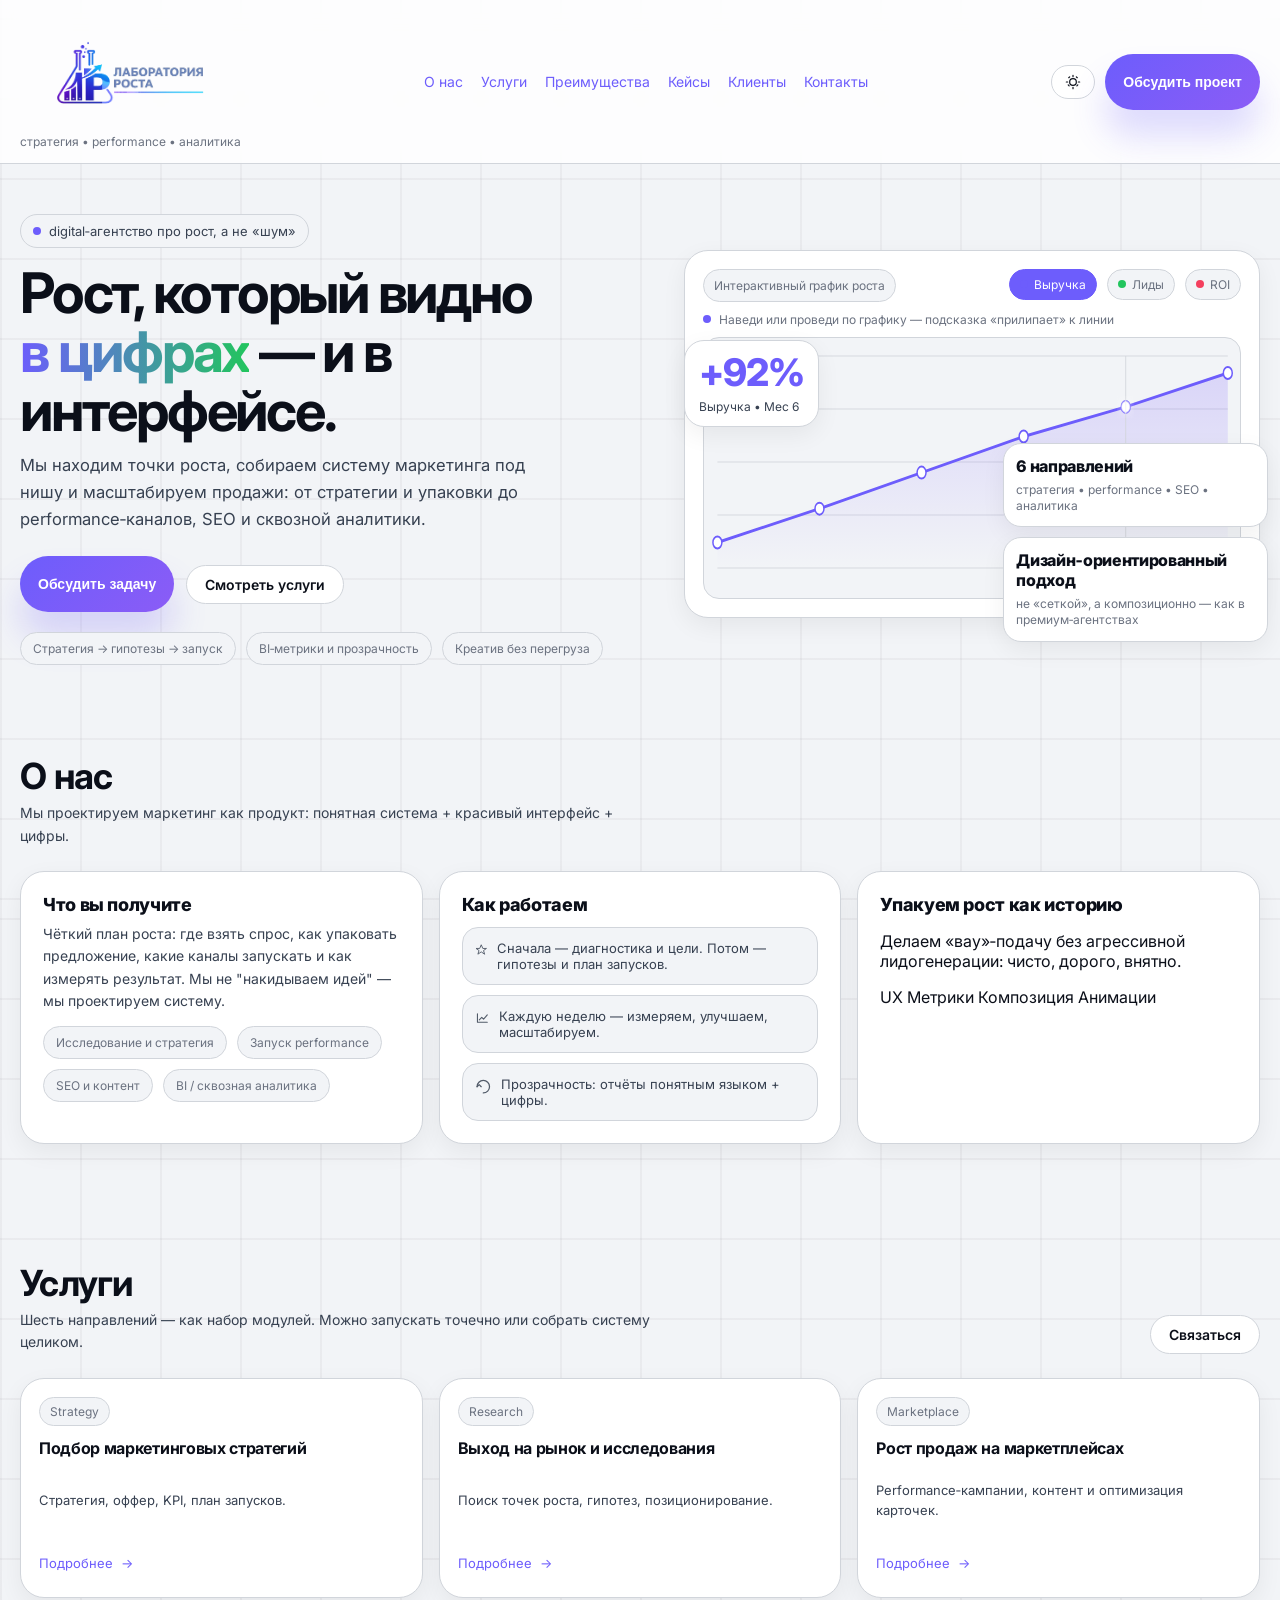
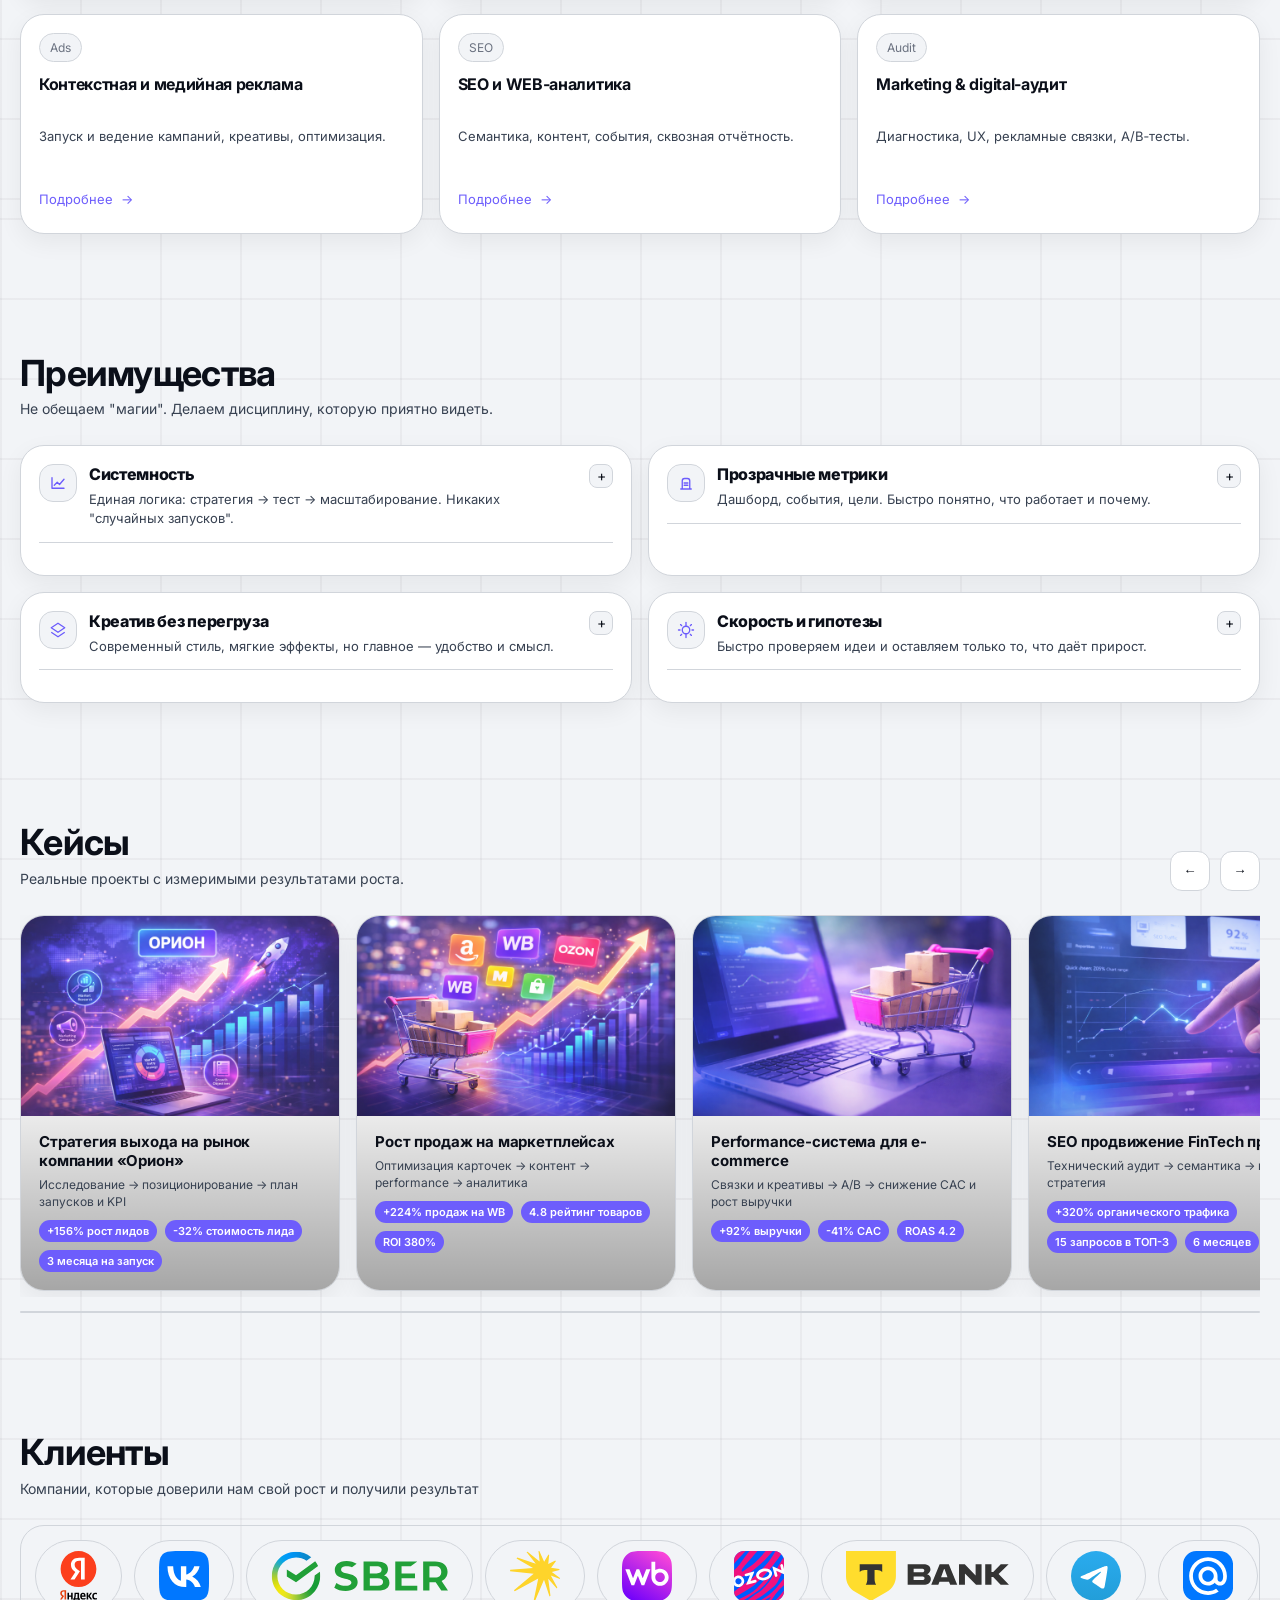
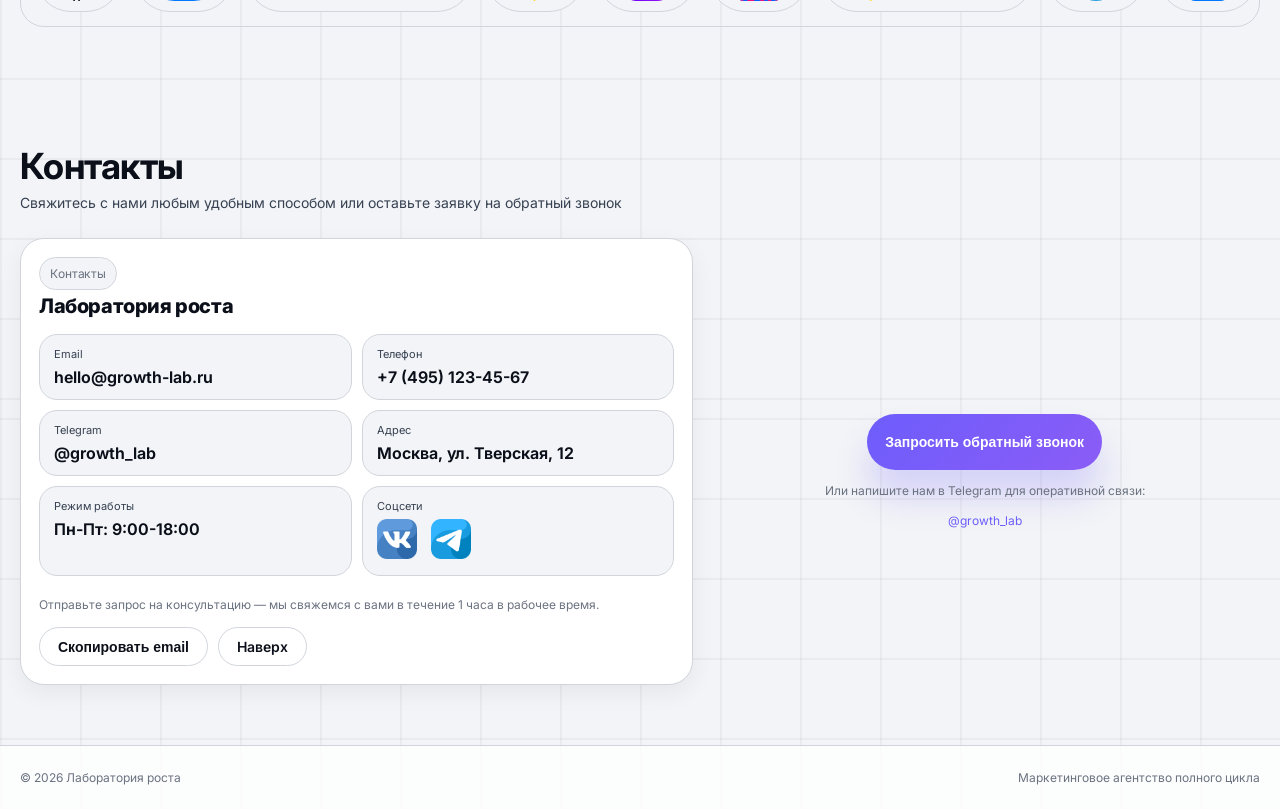
==== commit dd1abf17: "I have rewritten the website to allow for dark/light theme changes." ====
--- a/index.html
+++ b/index.html
@@ -1,741 +1,1261 @@
-<!doctype html>
+<!DOCTYPE html>
 <html lang="ru">
-<head>
-  <meta charset="utf-8" />
-  <meta name="viewport" content="width=device-width,initial-scale=1" />
-  <script>document.documentElement.classList.add("has-js");</script>
-  <title>Лаборатория роста — маркетинговые стратегии и performance</title>
-  <meta name="description" content="Маркетинговое агентство. Стратегии, выход на рынок, рост продаж на маркетплейсах, реклама, SEO и аналитика, digital‑аудит." />
-
-  <link rel="preconnect" href="https://fonts.googleapis.com">
-  <link rel="preconnect" href="https://fonts.gstatic.com" crossorigin>
-  <link href="https://fonts.googleapis.com/css2?family=Manrope:wght@300;400;500;600;700;800&family=Inter:wght@300;400;500;600;700&display=swap" rel="stylesheet">
-  <link rel="stylesheet" href="style.css" />
-</head>
-
-<body>
-  <div class="progress" id="progress"></div>
-
-  <!-- Cursor glow + background blobs -->
-  <div class="bg-blobs" aria-hidden="true">
-    <div class="blob b1"></div>
-    <div class="blob b2"></div>
-    <div class="blob b3"></div>
-    <div class="grain"></div>
-  </div>
-
-  <header class="hdr" id="hdr">
-    <div class="container">
-    <div class="nav">
-      <a class="brand" href="#top" aria-label="Лаборатория роста">
-        <div class="logo-wrapper">
-          <img src="./img/logo.png" alt="Лаборатория роста" class="brand-mark">
-        </div>
-        <div class="brand-txt">
-          <em>стратегия • performance • аналитика</em>
-        </div>
-      </a>
-
-        <nav class="links" aria-label="Навигация">
-          <a href="#about">О нас</a>
-          <a href="#services">Услуги</a>
-          <a href="#benefits">Преимущества</a>
-          <a href="#cases">Кейсы</a>
-          <a href="#clients">Клиенты</a>
-          <a href="#contacts">Контакты</a>
-        </nav>
-
-        <div class="cta">
-          <button class="btn primary magnetic" id="openBrief" type="button">Обсудить проект</button>
-        </div>
-
-        <div class="burger" aria-label="Меню">
-          <button id="burgerBtn" aria-controls="mobileMenu" aria-expanded="false" title="Меню">
-            <svg width="20" height="20" viewBox="0 0 24 24" fill="none">
-              <path d="M4 7h16M4 12h16M4 17h16" stroke="currentColor" stroke-width="2" stroke-linecap="round"/>
-            </svg>
-          </button>
+  <head>
+    <meta charset="utf-8" />
+    <meta name="viewport" content="width=device-width,initial-scale=1" />
+    <script>
+      document.documentElement.classList.add("has-js");
+    </script>
+    <title>Лаборатория роста — маркетинговые стратегии и performance</title>
+    <meta
+      name="description"
+      content="Маркетинговое агентство. Стратегии, выход на рынок, рост продаж на маркетплейсах, реклама, SEO и аналитика, digital‑аудит."
+    />
+
+    <link rel="preconnect" href="https://fonts.googleapis.com" />
+    <link rel="preconnect" href="https://fonts.gstatic.com" crossorigin />
+    <link
+      href="https://fonts.googleapis.com/css2?family=Manrope:wght@300;400;500;600;700;800&family=Inter:wght@300;400;500;600;700&display=swap"
+      rel="stylesheet"
+    />
+    <link rel="stylesheet" href="style.css" />
+  </head>
+
+  <body>
+    <div class="progress" id="progress"></div>
+
+    <!-- Cursor glow + background blobs -->
+    <div class="bg-blobs" aria-hidden="true">
+      <div class="blob b1"></div>
+      <div class="blob b2"></div>
+      <div class="blob b3"></div>
+      <div class="grain"></div>
+    </div>
+
+    <header class="hdr" id="hdr">
+      <div class="container">
+        <div class="nav">
+          <a class="brand" href="#top" aria-label="Лаборатория роста">
+            <div class="logo-wrapper">
+              <img
+                src="./img/logo-light.svg"
+                alt="Лаборатория роста"
+                class="brand-mark logo-light"
+              />
+              <!-- Лого для темной темы -->
+              <img
+                src="./img/logo-dark.svg"
+                alt="Лаборатория роста"
+                class="brand-mark logo-dark"
+              />
+            </div>
+            <div class="brand-txt">
+              <em>стратегия • performance • аналитика</em>
+            </div>
+          </a>
+
+          <nav class="links" aria-label="Навигация">
+            <a href="#about">О нас</a>
+            <a href="#services">Услуги</a>
+            <a href="#benefits">Преимущества</a>
+            <a href="#cases">Кейсы</a>
+            <a href="#clients">Клиенты</a>
+            <a href="#contacts">Контакты</a>
+          </nav>
+
+          <div class="cta">
+            <!-- Кнопка переключения темы -->
+            <button
+              class="btn theme-toggle magnetic"
+              id="themeToggle"
+              type="button"
+              aria-label="Переключить тему"
+            >
+              <svg
+                class="theme-icon sun"
+                width="16"
+                height="16"
+                viewBox="0 0 24 24"
+                fill="none"
+              >
+                <path
+                  d="M12 2v2M12 20v2M4 12H2M22 12h-2M5.6 5.6l1.4-1.4M17.8 17.8l1.4-1.4M18.4 5.6l-1.4-1.4M6.2 17.8l-1.4-1.4M12 7a5 5 0 1 0 0 10 5 5 0 0 0 0-10z"
+                  stroke="currentColor"
+                  stroke-width="1.8"
+                  stroke-linecap="round"
+                />
+              </svg>
+              <svg
+                class="theme-icon moon"
+                width="16"
+                height="16"
+                viewBox="0 0 24 24"
+                fill="none"
+              >
+                <path
+                  d="M12 3a6 6 0 0 0 9 9 9 9 0 1 1-9-9z"
+                  stroke="currentColor"
+                  stroke-width="1.8"
+                  stroke-linecap="round"
+                />
+              </svg>
+            </button>
+
+            <button class="btn primary magnetic" id="openBrief" type="button">
+              Обсудить проект
+            </button>
+          </div>
+
+          <div class="burger" aria-label="Меню">
+            <button
+              id="burgerBtn"
+              aria-controls="mobileMenu"
+              aria-expanded="false"
+              title="Меню"
+            >
+              <svg width="20" height="20" viewBox="0 0 24 24" fill="none">
+                <path
+                  d="M4 7h16M4 12h16M4 17h16"
+                  stroke="currentColor"
+                  stroke-width="2"
+                  stroke-linecap="round"
+                />
+              </svg>
+            </button>
+          </div>
+        </div>
+
+        <div class="mobile" id="mobileMenu" hidden>
+          <div class="divider"></div>
+          <div class="row">
+            <a class="mLink" href="#about">О нас</a>
+            <a class="mLink" href="#services">Услуги</a>
+            <a class="mLink" href="#benefits">Преимущества</a>
+            <a class="mLink" href="#cases">Кейсы</a>
+            <a class="mLink" href="#clients">Клиенты</a>
+            <a class="mLink" href="#contacts">Контакты</a>
+            <!-- Кнопка переключения темы для мобильной версии -->
+            <button
+              class="btn theme-toggle magnetic"
+              id="themeToggleMobile"
+              type="button"
+            >
+              <svg
+                class="theme-icon sun"
+                width="16"
+                height="16"
+                viewBox="0 0 24 24"
+                fill="none"
+              >
+                <path
+                  d="M12 2v2M12 20v2M4 12H2M22 12h-2M5.6 5.6l1.4-1.4M17.8 17.8l1.4-1.4M18.4 5.6l-1.4-1.4M6.2 17.8l-1.4-1.4M12 7a5 5 0 1 0 0 10 5 5 0 0 0 0-10z"
+                  stroke="currentColor"
+                  stroke-width="1.8"
+                  stroke-linecap="round"
+                />
+              </svg>
+              <svg
+                class="theme-icon moon"
+                width="16"
+                height="16"
+                viewBox="0 0 24 24"
+                fill="none"
+              >
+                <path
+                  d="M12 3a6 6 0 0 0 9 9 9 9 0 1 1-9-9z"
+                  stroke="currentColor"
+                  stroke-width="1.8"
+                  stroke-linecap="round"
+                />
+              </svg>
+              Сменить тему
+            </button>
+            <button
+              class="btn primary magnetic"
+              id="openBriefMobile"
+              type="button"
+            >
+              Обсудить
+            </button>
+          </div>
         </div>
       </div>
-
-      <div class="mobile" id="mobileMenu" hidden>
-        <div class="divider"></div>
-        <div class="row">
-          <a class="mLink" href="#about">О нас</a>
-          <a class="mLink" href="#services">Услуги</a>
-          <a class="mLink" href="#benefits">Преимущества</a>
-          <a class="mLink" href="#cases">Кейсы</a>
-          <a class="mLink" href="#clients">Клиенты</a>
-          <a class="mLink" href="#contacts">Контакты</a>
-          <button class="btn primary magnetic" id="openBriefMobile" type="button">Обсудить</button>
-        </div>
-      </div>
-    </div>
-  </header>
-
-  <main class="container" id="top">
-    <!-- HERO -->
-    <section class="hero">
-      <div class="hero-grid">
-        <div class="hero-copy reveal">
-          <div class="kicker">
-            <span class="kdot" aria-hidden="true"></span>
-            digital‑агентство про рост, а не «шум»
-          </div>
-
-          <h1>
-            Рост, который видно<br>
-            <span class="grad">в цифрах</span> — и в интерфейсе.
-          </h1>
-
-          <p class="lead">
-            Мы находим точки роста, собираем систему маркетинга под нишу и масштабируем продажи:
-            от стратегии и упаковки до performance‑каналов, SEO и сквозной аналитики.
-          </p>
-
-          <div class="hero-actions">
-            <button class="btn primary magnetic" id="heroCta" type="button">Обсудить задачу</button>
-            <a class="btn magnetic" href="#services">Смотреть услуги</a>
-          </div>
-
-          <div class="pill-row" aria-label="Коротко о подходе">
-            <span class="pill">Стратегия → гипотезы → запуск</span>
-            <span class="pill">BI‑метрики и прозрачность</span>
-            <span class="pill">Креатив без перегруза</span>
-          </div>
-        </div>
-
-        <div class="hero-visual reveal" aria-label="Интерактивный график роста">
-          <div class="hero-visual-bg" aria-hidden="true"></div>
-
-          <div class="chart-wrap naked" id="chartWrap">
-            <div class="chart-head">
-              <div class="mini">Интерактивный график роста</div>
-              <div class="legend" aria-label="Легенда">
-                <div class="tag" data-series="revenue"><span class="swatch"></span>Выручка</div>
-                <div class="tag" data-series="leads"><span class="swatch alt"></span>Лиды</div>
-                <div class="tag" data-series="roi"><span class="swatch roi"></span>ROI</div>
-              </div>
-            </div>
-
-            <div class="chart-kpi" aria-hidden="true">
-              <div class="kpi-num" id="kpiNum">+92%</div>
-              <div class="kpi-label" id="kpiLabel">Выручка • Мес 6</div>
-            </div>
-
-            <div class="chart-hint">
-              <span class="hint-dot" aria-hidden="true"></span>
-              Наведи или проведи по графику — подсказка «прилипает» к линии
-            </div>
-
-            <div class="chart-stage" id="chartStage">
-              <svg class="chart" id="chart" viewBox="0 0 720 260" preserveAspectRatio="none" aria-label="График роста">
-                <defs>
-                  <linearGradient id="gradLine" x1="0" x2="1" y1="0" y2="0">
-                    <stop offset="0%" stop-color="var(--a1)"/>
-                    <stop offset="55%" stop-color="var(--a2)"/>
-                    <stop offset="100%" stop-color="var(--a3)"/>
-                  </linearGradient>
-                  <linearGradient id="gradArea" x1="0" x2="0" y1="0" y2="1">
-                    <stop offset="0%" stop-color="rgba(112, 80, 255, .20)"/>
-                    <stop offset="100%" stop-color="rgba(112, 80, 255, 0)"/>
-                  </linearGradient>
-                  <filter id="softGlow" x="-40%" y="-40%" width="180%" height="180%">
-                    <feGaussianBlur stdDeviation="6" result="blur"/>
-                    <feColorMatrix type="matrix" values="
+    </header>
+
+    <main class="container" id="top">
+      <!-- HERO -->
+      <section class="hero">
+        <div class="hero-grid">
+          <div class="hero-copy reveal">
+            <div class="kicker">
+              <span class="kdot" aria-hidden="true"></span>
+              digital‑агентство про рост, а не «шум»
+            </div>
+
+            <h1>
+              Рост, который видно<br />
+              <span class="grad">в цифрах</span> — и в интерфейсе.
+            </h1>
+
+            <p class="lead">
+              Мы находим точки роста, собираем систему маркетинга под нишу и
+              масштабируем продажи: от стратегии и упаковки до
+              performance‑каналов, SEO и сквозной аналитики.
+            </p>
+
+            <div class="hero-actions">
+              <button class="btn primary magnetic" id="heroCta" type="button">
+                Обсудить задачу
+              </button>
+              <a class="btn magnetic" href="#services">Смотреть услуги</a>
+            </div>
+
+            <div class="pill-row" aria-label="Коротко о подходе">
+              <span class="pill">Стратегия → гипотезы → запуск</span>
+              <span class="pill">BI‑метрики и прозрачность</span>
+              <span class="pill">Креатив без перегруза</span>
+            </div>
+          </div>
+
+          <div
+            class="hero-visual reveal"
+            aria-label="Интерактивный график роста"
+          >
+            <div class="hero-visual-bg" aria-hidden="true"></div>
+
+            <div class="chart-wrap naked" id="chartWrap">
+              <div class="chart-head">
+                <div class="mini">Интерактивный график роста</div>
+                <div class="legend" aria-label="Легенда">
+                  <div class="tag" data-series="revenue">
+                    <span class="swatch"></span>Выручка
+                  </div>
+                  <div class="tag" data-series="leads">
+                    <span class="swatch alt"></span>Лиды
+                  </div>
+                  <div class="tag" data-series="roi">
+                    <span class="swatch roi"></span>ROI
+                  </div>
+                </div>
+              </div>
+
+              <div class="chart-kpi" aria-hidden="true">
+                <div class="kpi-num" id="kpiNum">+92%</div>
+                <div class="kpi-label" id="kpiLabel">Выручка • Мес 6</div>
+              </div>
+
+              <div class="chart-hint">
+                <span class="hint-dot" aria-hidden="true"></span>
+                Наведи или проведи по графику — подсказка «прилипает» к линии
+              </div>
+
+              <div class="chart-stage" id="chartStage">
+                <svg
+                  class="chart"
+                  id="chart"
+                  viewBox="0 0 720 260"
+                  preserveAspectRatio="none"
+                  aria-label="График роста"
+                >
+                  <defs>
+                    <linearGradient id="gradLine" x1="0" x2="1" y1="0" y2="0">
+                      <stop offset="0%" stop-color="var(--a1)" />
+                      <stop offset="55%" stop-color="var(--a2)" />
+                      <stop offset="100%" stop-color="var(--a3)" />
+                    </linearGradient>
+                    <linearGradient id="gradArea" x1="0" x2="0" y1="0" y2="1">
+                      <stop offset="0%" stop-color="rgba(112, 80, 255, .20)" />
+                      <stop offset="100%" stop-color="rgba(112, 80, 255, 0)" />
+                    </linearGradient>
+                    <filter
+                      id="softGlow"
+                      x="-40%"
+                      y="-40%"
+                      width="180%"
+                      height="180%"
+                    >
+                      <feGaussianBlur stdDeviation="6" result="blur" />
+                      <feColorMatrix
+                        type="matrix"
+                        values="
                       1 0 0 0 0
                       0 1 0 0 0
                       0 0 1 0 0
-                      0 0 0 .6 0" />
-                    <feMerge>
-                      <feMergeNode in="blur"/>
-                      <feMergeNode in="SourceGraphic"/>
-                    </feMerge>
-                  </filter>
-                </defs>
-
-                <g class="grid" id="grid"></g>
-                <path class="area" id="area" d=""></path>
-                <path class="line" id="line" d=""></path>
-                <g id="points"></g>
-                <g id="cursor">
-                  <line class="cross" id="crossV" x1="0" x2="0" y1="0" y2="0"></line>
-                  <circle class="glowdot" id="glowDot" r="6"></circle>
-                </g>
-              </svg>
-
-              <div class="tooltip" id="tooltip" role="status" aria-live="polite">
-                <b id="ttTitle">Этап</b>
-                <span class="t2" id="ttText">Подсказка</span>
-              </div>
-            </div>
-          </div>
-
-          <div class="stat-floats" aria-hidden="true">
-            <div class="stat-float cut2">
-              <b>6 направлений</b>
-              <span>стратегия • performance • SEO • аналитика</span>
-            </div>
-            <div class="stat-float cut3">
-              <b>Дизайн‑ориентированный подход</b>
-              <span>не «сеткой», а композиционно — как в премиум‑агентствах</span>
-            </div>
-          </div>
+                      0 0 0 .6 0"
+                      />
+                      <feMerge>
+                        <feMergeNode in="blur" />
+                        <feMergeNode in="SourceGraphic" />
+                      </feMerge>
+                    </filter>
+                  </defs>
+
+                  <g class="grid" id="grid"></g>
+                  <path class="area" id="area" d=""></path>
+                  <path class="line" id="line" d=""></path>
+                  <g id="points"></g>
+                  <g id="cursor">
+                    <line
+                      class="cross"
+                      id="crossV"
+                      x1="0"
+                      x2="0"
+                      y1="0"
+                      y2="0"
+                    ></line>
+                    <circle class="glowdot" id="glowDot" r="6"></circle>
+                  </g>
+                </svg>
+
+                <div
+                  class="tooltip"
+                  id="tooltip"
+                  role="status"
+                  aria-live="polite"
+                >
+                  <b id="ttTitle">Этап</b>
+                  <span class="t2" id="ttText">Подсказка</span>
+                </div>
+              </div>
+            </div>
+
+            <div class="stat-floats" aria-hidden="true">
+              <div class="stat-float cut2">
+                <b>6 направлений</b>
+                <span>стратегия • performance • SEO • аналитика</span>
+              </div>
+              <div class="stat-float cut3">
+                <b>Дизайн‑ориентированный подход</b>
+                <span
+                  >не «сеткой», а композиционно — как в премиум‑агентствах</span
+                >
+              </div>
+            </div>
+          </div>
+        </div>
+      </section>
+
+      <!-- ABOUT -->
+      <section id="about">
+        <div class="section-head reveal">
+          <div>
+            <h2>О нас</h2>
+            <p class="sub">
+              Мы проектируем маркетинг как продукт: понятная система + красивый
+              интерфейс + цифры.
+            </p>
+          </div>
+        </div>
+
+        <div class="grid about-grid">
+          <article class="card about-card">
+            <div class="card-inner">
+              <b class="card-title">Что вы получите</b>
+              <p class="sub">
+                Чёткий план роста: где взять спрос, как упаковать предложение,
+                какие каналы запускать и как измерять результат. Мы не
+                "накидываем идей" — мы проектируем систему.
+              </p>
+              <div class="pill-row" style="margin-top: 14px">
+                <span class="pill">Исследование и стратегия</span>
+                <span class="pill">Запуск performance</span>
+                <span class="pill">SEO и контент</span>
+                <span class="pill">BI / сквозная аналитика</span>
+              </div>
+            </div>
+          </article>
+
+          <article class="card about-card">
+            <div class="card-inner">
+              <b class="card-title">Как работаем</b>
+              <div class="kv">
+                <div>
+                  <svg width="18" height="18" viewBox="0 0 24 24" fill="none">
+                    <path
+                      d="M12 2l3 7h7l-5.6 4.1 2.1 7-6.5-4.5L5.6 20l2.1-7L2 9h7l3-7z"
+                      stroke="currentColor"
+                      stroke-width="1.8"
+                      stroke-linejoin="round"
+                    />
+                  </svg>
+                  <span
+                    >Сначала — диагностика и цели. Потом — гипотезы и план
+                    запусков.</span
+                  >
+                </div>
+                <div>
+                  <svg width="18" height="18" viewBox="0 0 24 24" fill="none">
+                    <path
+                      d="M4 19V5m0 14h16"
+                      stroke="currentColor"
+                      stroke-width="1.8"
+                      stroke-linecap="round"
+                    />
+                    <path
+                      d="M7 15l4-4 3 3 6-7"
+                      stroke="currentColor"
+                      stroke-width="1.8"
+                      stroke-linecap="round"
+                      stroke-linejoin="round"
+                    />
+                  </svg>
+                  <span>Каждую неделю — измеряем, улучшаем, масштабируем.</span>
+                </div>
+                <div>
+                  <svg width="18" height="18" viewBox="0 0 24 24" fill="none">
+                    <path
+                      d="M12 22a9 9 0 1 0-9-9"
+                      stroke="currentColor"
+                      stroke-width="1.8"
+                      stroke-linecap="round"
+                    />
+                    <path
+                      d="M3 13l3-3 3 3"
+                      stroke="currentColor"
+                      stroke-width="1.8"
+                      stroke-linecap="round"
+                      stroke-linejoin="round"
+                    />
+                  </svg>
+                  <span>Прозрачность: отчёты понятным языком + цифры.</span>
+                </div>
+              </div>
+            </div>
+          </article>
+
+          <article class="card about-card">
+            <div class="card-inner">
+              <b class="card-title">Упакуем рост как историю</b>
+              <p>
+                Делаем «вау»‑подачу без агрессивной лидогенерации: чисто,
+                дорого, внятно.
+              </p>
+              <div class="callout-row">
+                <span class="chip">UX</span>
+                <span class="chip">Метрики</span>
+                <span class="chip">Композиция</span>
+                <span class="chip">Анимации</span>
+              </div>
+            </div>
+          </article>
+        </div>
+      </section>
+
+      <!-- SERVICES -->
+      <section id="services">
+        <div class="section-head reveal">
+          <div>
+            <h2>Услуги</h2>
+            <p class="sub">
+              Шесть направлений — как набор модулей. Можно запускать точечно или
+              собрать систему целиком.
+            </p>
+          </div>
+          <a class="btn magnetic" href="#contacts">Связаться</a>
+        </div>
+
+        <div class="grid services reveal">
+          <article class="svc">
+            <div class="in">
+              <div class="top">
+                <span class="svc-tag">Strategy</span>
+              </div>
+              <h3>Подбор маркетинговых стратегий</h3>
+              <p>Стратегия, оффер, KPI, план запусков.</p>
+              <div
+                class="more"
+                data-details="Разрабатываем комплексную маркетинговую стратегию, которая учитывает особенности вашего бизнеса и рынка. Определяем ключевые точки роста, формируем уникальное торговое предложение и устанавливаем измеримые KPI."
+              >
+                Подробнее <span aria-hidden="true">→</span>
+              </div>
+            </div>
+          </article>
+
+          <article class="svc">
+            <div class="in">
+              <div class="top">
+                <span class="svc-tag">Research</span>
+              </div>
+              <h3>Выход на рынок и исследования</h3>
+              <p>Поиск точек роста, гипотез, позиционирование.</p>
+              <div
+                class="more"
+                data-details="Проводим глубокий анализ рынка, конкурентов и целевой аудитории. Выявляем тренды и формируем гипотезы для тестирования. Помогаем с правильным позиционированием и выстраиванием коммуникации."
+              >
+                Подробнее <span aria-hidden="true">→</span>
+              </div>
+            </div>
+          </article>
+
+          <article class="svc">
+            <div class="in">
+              <div class="top">
+                <span class="svc-tag">Marketplace</span>
+              </div>
+              <h3>Рост продаж на маркетплейсах</h3>
+              <p>Performance‑кампании, контент и оптимизация карточек.</p>
+              <div
+                class="more"
+                data-details="Оптимизируем карточки товаров, создаем продающий контент, настраиваем и ведем рекламные кампании на маркетплейсах. Работаем над улучшением видимости и конверсии."
+              >
+                Подробнее <span aria-hidden="true">→</span>
+              </div>
+            </div>
+          </article>
+
+          <article class="svc">
+            <div class="in">
+              <div class="top">
+                <span class="svc-tag">Ads</span>
+              </div>
+              <h3>Контекстная и медийная реклама</h3>
+              <p>Запуск и ведение кампаний, креативы, оптимизация.</p>
+              <div
+                class="more"
+                data-details="Создаем и запускаем рекламные кампании в Яндекс.Директ, Google Ads и социальных сетях. Разрабатываем креативы, оптимизируем ставки и бюджет для достижения максимальной эффективности."
+              >
+                Подробнее <span aria-hidden="true">→</span>
+              </div>
+            </div>
+          </article>
+
+          <article class="svc">
+            <div class="in">
+              <div class="top">
+                <span class="svc-tag">SEO</span>
+              </div>
+              <h3>SEO и WEB‑аналитика</h3>
+              <p>Семантика, контент, события, сквозная отчётность.</p>
+              <div
+                class="more"
+                data-details="Проводим аудит сайта, подбираем семантическое ядро, оптимизируем контент и техническую составляющую. Настраиваем сквозную аналитику для отслеживания эффективности."
+              >
+                Подробнее <span aria-hidden="true">→</span>
+              </div>
+            </div>
+          </article>
+
+          <article class="svc">
+            <div class="in">
+              <div class="top">
+                <span class="svc-tag">Audit</span>
+              </div>
+              <h3>Marketing &amp; digital‑аудит</h3>
+              <p>Диагностика, UX, рекламные связки, A/B‑тесты.</p>
+              <div
+                class="more"
+                data-details="Анализируем текущую маркетинговую активность, выявляем слабые места и точки роста. Проводим UX-аудит, тестируем гипотезы и предлагаем решения для улучшения результатов."
+              >
+                Подробнее <span aria-hidden="true">→</span>
+              </div>
+            </div>
+          </article>
+        </div>
+      </section>
+
+      <!-- BENEFITS -->
+      <section id="benefits">
+        <div class="section-head reveal">
+          <div>
+            <h2>Преимущества</h2>
+            <p class="sub">
+              Не обещаем "магии". Делаем дисциплину, которую приятно видеть.
+            </p>
+          </div>
+        </div>
+
+        <div class="benefits reveal">
+          <article class="benefit expandable">
+            <div class="benefit-header">
+              <div class="bicon" aria-hidden="true">
+                <svg width="18" height="18" viewBox="0 0 24 24" fill="none">
+                  <path
+                    d="M4 19V5m0 14h16"
+                    stroke="currentColor"
+                    stroke-width="1.8"
+                    stroke-linecap="round"
+                  />
+                  <path
+                    d="M7 15l4-4 3 3 6-7"
+                    stroke="currentColor"
+                    stroke-width="1.8"
+                    stroke-linecap="round"
+                    stroke-linejoin="round"
+                  />
+                </svg>
+              </div>
+              <div class="btxt">
+                <b>Системность</b>
+                <span
+                  >Единая логика: стратегия → тест → масштабирование. Никаких
+                  "случайных запусков".</span
+                >
+              </div>
+              <div class="expand-icon">+</div>
+            </div>
+            <div class="benefit-details">
+              <p>
+                Мы выстраиваем маркетинг как единую систему, где каждый элемент
+                логически связан с другим. Начинаем с глубокого анализа и
+                стратегии, тестируем гипотезы на реальных данных, и только потом
+                масштабируем успешные решения. Это исключает хаотичные траты
+                бюджета и обеспечивает предсказуемый результат.
+              </p>
+            </div>
+          </article>
+
+          <article class="benefit expandable">
+            <div class="benefit-header">
+              <div class="bicon" aria-hidden="true">
+                <svg width="18" height="18" viewBox="0 0 24 24" fill="none">
+                  <path
+                    d="M5 20h14M7 20V9a3 3 0 0 1 3-3h4a3 3 0 0 1 3 3v11"
+                    stroke="currentColor"
+                    stroke-width="1.8"
+                    stroke-linecap="round"
+                  />
+                  <path
+                    d="M9.5 12h5M9.5 15h5"
+                    stroke="currentColor"
+                    stroke-width="1.8"
+                    stroke-linecap="round"
+                  />
+                </svg>
+              </div>
+              <div class="btxt">
+                <b>Прозрачные метрики</b>
+                <span
+                  >Дашборд, события, цели. Быстро понятно, что работает и
+                  почему.</span
+                >
+              </div>
+              <div class="expand-icon">+</div>
+            </div>
+            <div class="benefit-details">
+              <p>
+                Вы получаете доступ к интерактивным дашбордам с ключевыми
+                метриками в реальном времени. Мы настраиваем сквозную аналитику,
+                отслеживаем каждое событие и конверсию. Все отчеты понятны даже
+                нетехническим специалистам — вы всегда видите, куда идет бюджет
+                и какой он приносит результат.
+              </p>
+            </div>
+          </article>
+
+          <article class="benefit expandable">
+            <div class="benefit-header">
+              <div class="bicon" aria-hidden="true">
+                <svg width="18" height="18" viewBox="0 0 24 24" fill="none">
+                  <path
+                    d="M12 3l9 6-9 6-9-6 9-6z"
+                    stroke="currentColor"
+                    stroke-width="1.8"
+                    stroke-linejoin="round"
+                  />
+                  <path
+                    d="M3 15l9 6 9-6"
+                    stroke="currentColor"
+                    stroke-width="1.8"
+                    stroke-linejoin="round"
+                  />
+                </svg>
+              </div>
+              <div class="btxt">
+                <b>Креатив без перегруза</b>
+                <span
+                  >Современный стиль, мягкие эффекты, но главное — удобство и
+                  смысл.</span
+                >
+              </div>
+              <div class="expand-icon">+</div>
+            </div>
+            <div class="benefit-details">
+              <p>
+                Наши дизайнеры создают креативы, которые не просто красивы, но и
+                эффективны. Мы избегаем визуального перегруза, делая акцент на
+                удобстве восприятия и смысловой нагрузке. Каждый элемент дизайна
+                работает на достижение бизнес-целей и улучшение
+                пользовательского опыта.
+              </p>
+            </div>
+          </article>
+
+          <article class="benefit expandable">
+            <div class="benefit-header">
+              <div class="bicon" aria-hidden="true">
+                <svg width="18" height="18" viewBox="0 0 24 24" fill="none">
+                  <path
+                    d="M12 2v4"
+                    stroke="currentColor"
+                    stroke-width="1.8"
+                    stroke-linecap="round"
+                  />
+                  <path
+                    d="M12 18v4"
+                    stroke="currentColor"
+                    stroke-width="1.8"
+                    stroke-linecap="round"
+                  />
+                  <path
+                    d="M4 12H2"
+                    stroke="currentColor"
+                    stroke-width="1.8"
+                    stroke-linecap="round"
+                  />
+                  <path
+                    d="M22 12h-2"
+                    stroke="currentColor"
+                    stroke-width="1.8"
+                    stroke-linecap="round"
+                  />
+                  <path
+                    d="M6.2 6.2l-1.4-1.4"
+                    stroke="currentColor"
+                    stroke-width="1.8"
+                    stroke-linecap="round"
+                  />
+                  <path
+                    d="M19.2 19.2l-1.4-1.4"
+                    stroke="currentColor"
+                    stroke-width="1.8"
+                    stroke-linecap="round"
+                  />
+                  <path
+                    d="M17.8 6.2l1.4-1.4"
+                    stroke="currentColor"
+                    stroke-width="1.8"
+                    stroke-linecap="round"
+                  />
+                  <path
+                    d="M4.8 19.2l1.4-1.4"
+                    stroke="currentColor"
+                    stroke-width="1.8"
+                    stroke-linecap="round"
+                  />
+                  <path
+                    d="M12 7a5 5 0 1 0 0 10 5 5 0 0 0 0-10z"
+                    stroke="currentColor"
+                    stroke-width="1.8"
+                  />
+                </svg>
+              </div>
+              <div class="btxt">
+                <b>Скорость и гипотезы</b>
+                <span
+                  >Быстро проверяем идеи и оставляем только то, что даёт
+                  прирост.</span
+                >
+              </div>
+              <div class="expand-icon">+</div>
+            </div>
+            <div class="benefit-details">
+              <p>
+                Мы работаем по методологии быстрого тестирования гипотез. Вместо
+                долгих обсуждений — быстрые эксперименты с четкими метриками
+                успеха. Это позволяет быстро находить рабочие решения и
+                отсеивать неэффективные подходы, экономя ваше время и бюджет.
+              </p>
+            </div>
+          </article>
+        </div>
+      </section>
+
+      <!-- CASES -->
+      <section id="cases">
+        <div class="section-head reveal">
+          <div>
+            <h2>Кейсы</h2>
+            <p class="sub">Реальные проекты с измеримыми результатами роста.</p>
+          </div>
+
+          <div class="slider-ctl">
+            <button
+              class="iconbtn magnetic"
+              id="casesPrev"
+              aria-label="Предыдущий кейс"
+              type="button"
+            >
+              ←
+            </button>
+            <button
+              class="iconbtn magnetic"
+              id="casesNext"
+              aria-label="Следующий кейс"
+              type="button"
+            >
+              →
+            </button>
+          </div>
+        </div>
+
+        <div
+          class="cases-track reveal"
+          id="casesTrack"
+          aria-label="Слайдер кейсов"
+        >
+          <article class="case media">
+            <div class="case-media ph1" aria-hidden="true">
+              <img src="./img/orion.png" alt="" class="case-media-img" />
+            </div>
+            <div class="case-cap">
+              <div class="case-title">
+                Стратегия выхода на рынок компании «Орион»
+              </div>
+              <div class="case-sub">
+                Исследование → позиционирование → план запусков и KPI
+              </div>
+              <div class="case-results">
+                <span>+156% рост лидов</span>
+                <span>-32% стоимость лида</span>
+                <span>3 месяца на запуск</span>
+              </div>
+            </div>
+          </article>
+
+          <article class="case media">
+            <div class="case-media ph2" aria-hidden="true">
+              <img src="./img/market.png" alt="" class="case-media-img" />
+            </div>
+            <div class="case-cap">
+              <div class="case-title">Рост продаж на маркетплейсах</div>
+              <div class="case-sub">
+                Оптимизация карточек → контент → performance → аналитика
+              </div>
+              <div class="case-results">
+                <span>+224% продаж на WB</span>
+                <span>4.8 рейтинг товаров</span>
+                <span>ROI 380%</span>
+              </div>
+            </div>
+          </article>
+
+          <article class="case media">
+            <div class="case-media ph3" aria-hidden="true">
+              <img src="./img/Performance.png" alt="" class="case-media-img" />
+            </div>
+            <div class="case-cap">
+              <div class="case-title">Performance-система для e-commerce</div>
+              <div class="case-sub">
+                Связки и креативы → A/B → снижение CAC и рост выручки
+              </div>
+              <div class="case-results">
+                <span>+92% выручки</span>
+                <span>-41% CAC</span>
+                <span>ROAS 4.2</span>
+              </div>
+            </div>
+          </article>
+
+          <article class="case media">
+            <div class="case-media ph1" aria-hidden="true">
+              <img src="./img/FinTech.png" alt="" class="case-media-img" />
+            </div>
+            <div class="case-cap">
+              <div class="case-title">SEO продвижение FinTech проекта</div>
+              <div class="case-sub">
+                Технический аудит → семантика → контент-стратегия
+              </div>
+              <div class="case-results">
+                <span>+320% органического трафика</span>
+                <span>15 запросов в ТОП-3</span>
+                <span>6 месяцев</span>
+              </div>
+            </div>
+          </article>
+
+          <article class="case media">
+            <div class="case-media ph2" aria-hidden="true">
+              <img src="./img/strateg.png" alt="" class="case-media-img" />
+            </div>
+            <div class="case-cap">
+              <div class="case-title">Rebranding и digital-стратегия</div>
+              <div class="case-sub">
+                Айдентика → сайт → рекламные каналы → аналитика
+              </div>
+              <div class="case-results">
+                <span>Новая ЦА +35 лет</span>
+                <span>+180% конверсий</span>
+                <span>Узнаваемость +67%</span>
+              </div>
+            </div>
+          </article>
+
+          <article class="case media">
+            <div class="case-media ph3" aria-hidden="true">
+              <img src="./img/mobpr.png" alt="" class="case-media-img" />
+            </div>
+            <div class="case-cap">
+              <div class="case-title">Мобильное приложение: запуск и рост</div>
+              <div class="case-sub">
+                ASO → UA кампании → ретаргетинг → аналитика
+              </div>
+              <div class="case-results">
+                <span>50K+ установок</span>
+                <span>CPI -28%</span>
+                <span>Retention 42% D7</span>
+              </div>
+            </div>
+          </article>
+        </div>
+
+        <div class="slider-progress" aria-hidden="true">
+          <span id="casesProg"></span>
+        </div>
+      </section>
+
+      <!-- CLIENTS -->
+      <section id="clients">
+        <div class="section-head reveal">
+          <div>
+            <h2>Клиенты</h2>
+            <p class="sub">
+              Компании, которые доверили нам свой рост и получили результат
+            </p>
+          </div>
+        </div>
+
+        <div class="marquee reveal" aria-label="Бегущая строка клиентов">
+          <div class="marquee-track">
+            <div class="logo-pill">
+              <img
+                src="./img/yandex-logo-rus.svg"
+                alt="Yandex"
+                width="20"
+                height="20"
+              />
+            </div>
+            <div class="logo-pill">
+              <img src="./img/vk-logo.svg" alt="VK" width="20" height="20" />
+            </div>
+            <div class="logo-pill">
+              <img
+                src="./img/sber-logo-eng (1).svg"
+                alt="Сбер"
+                width="20"
+                height="20"
+              />
+            </div>
+            <div class="logo-pill">
+              <img
+                src="./img/yandex-music-sign-logo.svg"
+                alt="Яндекс Музыка"
+                width="20"
+                height="20"
+              />
+            </div>
+            <div class="logo-pill">
+              <img
+                src="./img/wildberries-sign-logo.svg"
+                alt="Wildberries"
+                width="20"
+                height="20"
+              />
+            </div>
+            <div class="logo-pill">
+              <img
+                src="./img/ozon-icon-logo.svg"
+                alt="OZON"
+                width="20"
+                height="20"
+              />
+            </div>
+            <div class="logo-pill">
+              <img
+                src="./img/t-bank-logo-en.svg"
+                alt="Тинькофф"
+                width="20"
+                height="20"
+              />
+            </div>
+            <div class="logo-pill">
+              <img
+                src="./img/telegram-logo.svg"
+                alt="Telegram"
+                width="20"
+                height="20"
+              />
+            </div>
+            <div class="logo-pill">
+              <img
+                src="./img/mail-ru-sign-logo.svg"
+                alt="Mail.ru Group"
+                width="20"
+                height="20"
+              />
+            </div>
+            <div class="logo-pill">
+              <img
+                src="./img/2gis-logo.svg"
+                alt="2ГИС"
+                width="20"
+                height="20"
+              />
+            </div>
+            <div class="logo-pill">
+              <img
+                src="./img/avito-logo.svg"
+                alt="Avito"
+                width="20"
+                height="20"
+              />
+            </div>
+          </div>
+        </div>
+      </section>
+
+      <!-- CONTACTS -->
+      <section id="contacts">
+        <div class="section-head reveal">
+          <div>
+            <h2>Контакты</h2>
+            <p class="sub">
+              Свяжитесь с нами любым удобным способом или оставьте заявку на
+              обратный звонок
+            </p>
+          </div>
+        </div>
+
+        <div class="contact reveal">
+          <div class="panel side">
+            <div class="in">
+              <div class="mini">Контакты</div>
+              <div class="cc-title">Лаборатория роста</div>
+
+              <div class="cc-grid">
+                <div class="cc-item">
+                  <span class="cc-k">Email</span>
+                  <span class="cc-v" id="emailVal">hello@growth-lab.ru</span>
+                </div>
+                <div class="cc-item">
+                  <span class="cc-k">Телефон</span>
+                  <span class="cc-v">+7 (495) 123-45-67</span>
+                </div>
+                <div class="cc-item">
+                  <span class="cc-k">Telegram</span>
+                  <span class="cc-v">@growth_lab</span>
+                </div>
+                <div class="cc-item">
+                  <span class="cc-k">Адрес</span>
+                  <span class="cc-v">Москва, ул. Тверская, 12</span>
+                </div>
+                <div class="cc-item">
+                  <span class="cc-k">Режим работы</span>
+                  <span class="cc-v">Пн-Пт: 9:00-18:00</span>
+                </div>
+                <div class="cc-item">
+                  <span class="cc-k">Соцсети</span>
+                  <span class="cc-v">
+                    <a href="#" style="color: var(--a1); margin-right: 10px"
+                      ><img
+                        class="social-icon"
+                        src="./img/free-icon-vk-2111828.png"
+                        alt=""
+                    /></a>
+                    <a href="#" style="color: var(--a1)"
+                      ><img
+                        class="social-icon"
+                        src="./img/free-icon-telegram-739260.png"
+                        alt=""
+                    /></a>
+                  </span>
+                </div>
+              </div>
+
+              <div class="cc-foot">
+                <div class="hint">
+                  Отправьте запрос на консультацию — мы свяжемся с вами в
+                  течение 1 часа в рабочее время.
+                </div>
+                <div class="row">
+                  <button class="btn magnetic" id="copyEmail" type="button">
+                    Скопировать email
+                  </button>
+                  <a class="btn magnetic" href="#top">Наверх</a>
+                </div>
+              </div>
+            </div>
+          </div>
+
+          <div class="hint" style="margin-top: 20px">
+            <button
+              class="btn primary magnetic full-width"
+              id="openCallback"
+              type="button"
+            >
+              Запросить обратный звонок
+            </button>
+            <p>Или напишите нам в Telegram для оперативной связи:</p>
+            <a href="https://t.me/growth_lab" style="color: var(--a1)"
+              >@growth_lab</a
+            >
+          </div>
+        </div>
+      </section>
+    </main>
+
+    <footer>
+      <div class="container">
+        <div class="frow">
+          <div>© <span id="year"></span> Лаборатория роста</div>
+          <div>Маркетинговое агентство полного цикла</div>
         </div>
       </div>
-    </section>
-
-    <!-- ABOUT -->
-    <section id="about">
-      <div class="section-head reveal">
-        <div>
-          <h2>О нас</h2>
-          <p class="sub">Мы проектируем маркетинг как продукт: понятная система + красивый интерфейс + цифры.</p>
-        </div>
-      </div>
-
-      <div class="grid about-grid">
-        <article class="card about-card">
-          <div class="card-inner">
-            <b class="card-title">Что вы получите</b>
-            <p class="sub">
-              Чёткий план роста: где взять спрос, как упаковать предложение, какие каналы запускать и как измерять результат.
-              Мы не "накидываем идей" — мы проектируем систему.
-            </p>
-            <div class="pill-row" style="margin-top:14px;">
-              <span class="pill">Исследование и стратегия</span>
-              <span class="pill">Запуск performance</span>
-              <span class="pill">SEO и контент</span>
-              <span class="pill">BI / сквозная аналитика</span>
-            </div>
-          </div>
-        </article>
-
-        <article class="card about-card">
-          <div class="card-inner">
-            <b class="card-title">Как работаем</b>
-            <div class="kv">
-              <div>
-                <svg width="18" height="18" viewBox="0 0 24 24" fill="none">
-                  <path d="M12 2l3 7h7l-5.6 4.1 2.1 7-6.5-4.5L5.6 20l2.1-7L2 9h7l3-7z" stroke="currentColor" stroke-width="1.8" stroke-linejoin="round"/>
-                </svg>
-                <span>Сначала — диагностика и цели. Потом — гипотезы и план запусков.</span>
-              </div>
-              <div>
-                <svg width="18" height="18" viewBox="0 0 24 24" fill="none">
-                  <path d="M4 19V5m0 14h16" stroke="currentColor" stroke-width="1.8" stroke-linecap="round"/>
-                  <path d="M7 15l4-4 3 3 6-7" stroke="currentColor" stroke-width="1.8" stroke-linecap="round" stroke-linejoin="round"/>
-                </svg>
-                <span>Каждую неделю — измеряем, улучшаем, масштабируем.</span>
-              </div>
-              <div>
-                <svg width="18" height="18" viewBox="0 0 24 24" fill="none">
-                  <path d="M12 22a9 9 0 1 0-9-9" stroke="currentColor" stroke-width="1.8" stroke-linecap="round"/>
-                  <path d="M3 13l3-3 3 3" stroke="currentColor" stroke-width="1.8" stroke-linecap="round" stroke-linejoin="round"/>
-                </svg>
-                <span>Прозрачность: отчёты понятным языком + цифры.</span>
-              </div>
-            </div>
-          </div>
-        </article>
-
-        <article class="card about-card">
-          <div class="card-inner">
-            <b class="card-title">Упакуем рост как историю</b>
-            <p>Делаем «вау»‑подачу без агрессивной лидогенерации: чисто, дорого, внятно.</p>
-            <div class="callout-row">
-              <span class="chip">UX</span>
-              <span class="chip">Метрики</span>
-              <span class="chip">Композиция</span>
-              <span class="chip">Анимации</span>
-            </div>
-          </div>
-        </article>
-      </div>
-    </section>
-
-    <!-- SERVICES -->
-    <section id="services">
-      <div class="section-head reveal">
-        <div>
-          <h2>Услуги</h2>
-          <p class="sub">Шесть направлений — как набор модулей. Можно запускать точечно или собрать систему целиком.</p>
-        </div>
-        <a class="btn magnetic" href="#contacts">Связаться</a>
-      </div>
-
-      <div class="grid services reveal">
-        <article class="svc">
-          <div class="in">
-            <div class="top">
-              <span class="svc-tag">Strategy</span>
-            </div>
-            <h3>Подбор маркетинговых стратегий</h3>
-            <p>Стратегия, оффер, KPI, план запусков.</p>
-            <div class="more" data-details="Разрабатываем комплексную маркетинговую стратегию, которая учитывает особенности вашего бизнеса и рынка. Определяем ключевые точки роста, формируем уникальное торговое предложение и устанавливаем измеримые KPI.">Подробнее <span aria-hidden="true">→</span></div>
-          </div>
-        </article>
-
-        <article class="svc">
-          <div class="in">
-            <div class="top">
-              <span class="svc-tag">Research</span>
-            </div>
-            <h3>Выход на рынок и исследования</h3>
-            <p>Поиск точек роста, гипотез, позиционирование.</p>
-            <div class="more" data-details="Проводим глубокий анализ рынка, конкурентов и целевой аудитории. Выявляем тренды и формируем гипотезы для тестирования. Помогаем с правильным позиционированием и выстраиванием коммуникации.">Подробнее <span aria-hidden="true">→</span></div>
-          </div>
-        </article>
-
-        <article class="svc">
-          <div class="in">
-            <div class="top">
-              <span class="svc-tag">Marketplace</span>
-            </div>
-            <h3>Рост продаж на маркетплейсах</h3>
-            <p>Performance‑кампании, контент и оптимизация карточек.</p>
-            <div class="more" data-details="Оптимизируем карточки товаров, создаем продающий контент, настраиваем и ведем рекламные кампании на маркетплейсах. Работаем над улучшением видимости и конверсии.">Подробнее <span aria-hidden="true">→</span></div>
-          </div>
-        </article>
-
-        <article class="svc">
-          <div class="in">
-            <div class="top">
-              <span class="svc-tag">Ads</span>
-            </div>
-            <h3>Контекстная и медийная реклама</h3>
-            <p>Запуск и ведение кампаний, креативы, оптимизация.</p>
-            <div class="more" data-details="Создаем и запускаем рекламные кампании в Яндекс.Директ, Google Ads и социальных сетях. Разрабатываем креативы, оптимизируем ставки и бюджет для достижения максимальной эффективности.">Подробнее <span aria-hidden="true">→</span></div>
-          </div>
-        </article>
-
-        <article class="svc">
-          <div class="in">
-            <div class="top">
-              <span class="svc-tag">SEO</span>
-            </div>
-            <h3>SEO и WEB‑аналитика</h3>
-            <p>Семантика, контент, события, сквозная отчётность.</p>
-            <div class="more" data-details="Проводим аудит сайта, подбираем семантическое ядро, оптимизируем контент и техническую составляющую. Настраиваем сквозную аналитику для отслеживания эффективности.">Подробнее <span aria-hidden="true">→</span></div>
-          </div>
-        </article>
-
-        <article class="svc">
-          <div class="in">
-            <div class="top">
-              <span class="svc-tag">Audit</span>
-            </div>
-            <h3>Marketing &amp; digital‑аудит</h3>
-            <p>Диагностика, UX, рекламные связки, A/B‑тесты.</p>
-            <div class="more" data-details="Анализируем текущую маркетинговую активность, выявляем слабые места и точки роста. Проводим UX-аудит, тестируем гипотезы и предлагаем решения для улучшения результатов.">Подробнее <span aria-hidden="true">→</span></div>
-          </div>
-        </article>
-      </div>
-    </section>
-
-    <!-- BENEFITS -->
-    <section id="benefits">
-      <div class="section-head reveal">
-        <div>
-          <h2>Преимущества</h2>
-          <p class="sub">Не обещаем "магии". Делаем дисциплину, которую приятно видеть.</p>
-        </div>
-      </div>
-
-      <div class="benefits reveal">
-        <article class="benefit expandable">
-          <div class="benefit-header">
-            <div class="bicon" aria-hidden="true">
-              <svg width="18" height="18" viewBox="0 0 24 24" fill="none">
-                <path d="M4 19V5m0 14h16" stroke="currentColor" stroke-width="1.8" stroke-linecap="round"/>
-                <path d="M7 15l4-4 3 3 6-7" stroke="currentColor" stroke-width="1.8" stroke-linecap="round" stroke-linejoin="round"/>
-              </svg>
-            </div>
-            <div class="btxt">
-              <b>Системность</b>
-              <span>Единая логика: стратегия → тест → масштабирование. Никаких "случайных запусков".</span>
-            </div>
-            <div class="expand-icon">+</div>
-          </div>
-          <div class="benefit-details">
-            <p>Мы выстраиваем маркетинг как единую систему, где каждый элемент логически связан с другим. Начинаем с глубокого анализа и стратегии, тестируем гипотезы на реальных данных, и только потом масштабируем успешные решения. Это исключает хаотичные траты бюджета и обеспечивает предсказуемый результат.</p>
-          </div>
-        </article>
-
-        <article class="benefit expandable">
-          <div class="benefit-header">
-            <div class="bicon" aria-hidden="true">
-              <svg width="18" height="18" viewBox="0 0 24 24" fill="none">
-                <path d="M5 20h14M7 20V9a3 3 0 0 1 3-3h4a3 3 0 0 1 3 3v11" stroke="currentColor" stroke-width="1.8" stroke-linecap="round"/>
-                <path d="M9.5 12h5M9.5 15h5" stroke="currentColor" stroke-width="1.8" stroke-linecap="round"/>
-              </svg>
-            </div>
-            <div class="btxt">
-              <b>Прозрачные метрики</b>
-              <span>Дашборд, события, цели. Быстро понятно, что работает и почему.</span>
-            </div>
-            <div class="expand-icon">+</div>
-          </div>
-          <div class="benefit-details">
-            <p>Вы получаете доступ к интерактивным дашбордам с ключевыми метриками в реальном времени. Мы настраиваем сквозную аналитику, отслеживаем каждое событие и конверсию. Все отчеты понятны даже нетехническим специалистам — вы всегда видите, куда идет бюджет и какой он приносит результат.</p>
-          </div>
-        </article>
-
-        <article class="benefit expandable">
-          <div class="benefit-header">
-            <div class="bicon" aria-hidden="true">
-              <svg width="18" height="18" viewBox="0 0 24 24" fill="none">
-                <path d="M12 3l9 6-9 6-9-6 9-6z" stroke="currentColor" stroke-width="1.8" stroke-linejoin="round"/>
-                <path d="M3 15l9 6 9-6" stroke="currentColor" stroke-width="1.8" stroke-linejoin="round"/>
-              </svg>
-            </div>
-            <div class="btxt">
-              <b>Креатив без перегруза</b>
-              <span>Современный стиль, мягкие эффекты, но главное — удобство и смысл.</span>
-            </div>
-            <div class="expand-icon">+</div>
-          </div>
-          <div class="benefit-details">
-            <p>Наши дизайнеры создают креативы, которые не просто красивы, но и эффективны. Мы избегаем визуального перегруза, делая акцент на удобстве восприятия и смысловой нагрузке. Каждый элемент дизайна работает на достижение бизнес-целей и улучшение пользовательского опыта.</p>
-          </div>
-        </article>
-
-        <article class="benefit expandable">
-          <div class="benefit-header">
-            <div class="bicon" aria-hidden="true">
-              <svg width="18" height="18" viewBox="0 0 24 24" fill="none">
-                <path d="M12 2v4" stroke="currentColor" stroke-width="1.8" stroke-linecap="round"/>
-                <path d="M12 18v4" stroke="currentColor" stroke-width="1.8" stroke-linecap="round"/>
-                <path d="M4 12H2" stroke="currentColor" stroke-width="1.8" stroke-linecap="round"/>
-                <path d="M22 12h-2" stroke="currentColor" stroke-width="1.8" stroke-linecap="round"/>
-                <path d="M6.2 6.2l-1.4-1.4" stroke="currentColor" stroke-width="1.8" stroke-linecap="round"/>
-                <path d="M19.2 19.2l-1.4-1.4" stroke="currentColor" stroke-width="1.8" stroke-linecap="round"/>
-                <path d="M17.8 6.2l1.4-1.4" stroke="currentColor" stroke-width="1.8" stroke-linecap="round"/>
-                <path d="M4.8 19.2l1.4-1.4" stroke="currentColor" stroke-width="1.8" stroke-linecap="round"/>
-                <path d="M12 7a5 5 0 1 0 0 10 5 5 0 0 0 0-10z" stroke="currentColor" stroke-width="1.8"/>
-              </svg>
-            </div>
-            <div class="btxt">
-              <b>Скорость и гипотезы</b>
-              <span>Быстро проверяем идеи и оставляем только то, что даёт прирост.</span>
-            </div>
-            <div class="expand-icon">+</div>
-          </div>
-          <div class="benefit-details">
-            <p>Мы работаем по методологии быстрого тестирования гипотез. Вместо долгих обсуждений — быстрые эксперименты с четкими метриками успеха. Это позволяет быстро находить рабочие решения и отсеивать неэффективные подходы, экономя ваше время и бюджет.</p>
-          </div>
-        </article>
-      </div>
-    </section>
-
-    <!-- CASES -->
-    <section id="cases">
-      <div class="section-head reveal">
-        <div>
-          <h2>Кейсы</h2>
-          <p class="sub">Реальные проекты с измеримыми результатами роста.</p>
-        </div>
-
-        <div class="slider-ctl">
-          <button class="iconbtn magnetic" id="casesPrev" aria-label="Предыдущий кейс" type="button">←</button>
-          <button class="iconbtn magnetic" id="casesNext" aria-label="Следующий кейс" type="button">→</button>
-        </div>
-      </div>
-
-      <div class="cases-track reveal" id="casesTrack" aria-label="Слайдер кейсов">
-        <article class="case media">
-          <div class="case-media ph1" aria-hidden="true"><img src="./img/orion.png" alt=""  class="case-media-img"></div>
-          <div class="case-cap">
-            <div class="case-title">Стратегия выхода на рынок компании «Орион»</div>
-            <div class="case-sub">Исследование → позиционирование → план запусков и KPI</div>
-            <div class="case-results">
-              <span>+156% рост лидов</span>
-              <span>-32% стоимость лида</span>
-              <span>3 месяца на запуск</span>
-            </div>
-          </div>
-        </article>
-
-        <article class="case media">
-          <div class="case-media ph2" aria-hidden="true"><img src="./img/market.png" alt="" class="case-media-img"></div>
-          <div class="case-cap">
-            <div class="case-title">Рост продаж на маркетплейсах</div>
-            <div class="case-sub">Оптимизация карточек → контент → performance → аналитика</div>
-            <div class="case-results">
-              <span>+224% продаж на WB</span>
-              <span>4.8 рейтинг товаров</span>
-              <span>ROI 380%</span>
-            </div>
-          </div>
-        </article>
-
-        <article class="case media">
-          <div class="case-media ph3" aria-hidden="true"><img src="./img/Performance.png" alt="" class="case-media-img"></div>
-          <div class="case-cap">
-            <div class="case-title">Performance-система для e-commerce</div>
-            <div class="case-sub">Связки и креативы → A/B → снижение CAC и рост выручки</div>
-            <div class="case-results">
-              <span>+92% выручки</span>
-              <span>-41% CAC</span>
-              <span>ROAS 4.2</span>
-            </div>
-          </div>
-        </article>
-
-        <article class="case media">
-          <div class="case-media ph1" aria-hidden="true"><img src="./img/FinTech.png" alt="" class="case-media-img"></div>
-          <div class="case-cap">
-            <div class="case-title">SEO продвижение FinTech проекта</div>
-            <div class="case-sub">Технический аудит → семантика → контент-стратегия</div>
-            <div class="case-results">
-              <span>+320% органического трафика</span>
-              <span>15 запросов в ТОП-3</span>
-              <span>6 месяцев</span>
-            </div>
-          </div>
-        </article>
-
-        <article class="case media">
-          <div class="case-media ph2" aria-hidden="true"><img src="./img/strateg.png" alt="" class="case-media-img"></div>
-          <div class="case-cap">
-            <div class="case-title">Rebranding и digital-стратегия</div>
-            <div class="case-sub">Айдентика → сайт → рекламные каналы → аналитика</div>
-            <div class="case-results">
-              <span>Новая ЦА +35 лет</span>
-              <span>+180% конверсий</span>
-              <span>Узнаваемость +67%</span>
-            </div>
-          </div>
-        </article>
-
-        <article class="case media">
-          <div class="case-media ph3" aria-hidden="true"><img src="./img/mobpr.png" alt="" class="case-media-img"></div>
-          <div class="case-cap">
-            <div class="case-title">Мобильное приложение: запуск и рост</div>
-            <div class="case-sub">ASO → UA кампании → ретаргетинг → аналитика</div>
-            <div class="case-results">
-              <span>50K+ установок</span>
-              <span>CPI -28%</span>
-              <span>Retention 42% D7</span>
-            </div>
-          </div>
-        </article>
-      </div>
-
-      <div class="slider-progress" aria-hidden="true">
-        <span id="casesProg"></span>
-      </div>
-    </section>
-
-    <!-- CLIENTS -->
-    <section id="clients">
-      <div class="section-head reveal">
-        <div>
-          <h2>Клиенты</h2>
-          <p class="sub">Компании, которые доверили нам свой рост и получили результат</p>
-        </div>
-      </div>
-
-      <div class="marquee reveal" aria-label="Бегущая строка клиентов">
-        <div class="marquee-track">
-          <div class="logo-pill">
-            <img src="./img/yandex-logo-rus.svg" alt="Yandex" width="20" height="20">
-          </div>
-          <div class="logo-pill">
-            <img src="./img/vk-logo.svg" alt="VK" width="20" height="20">
-          </div>
-          <div class="logo-pill">
-            <img src="./img/sber-logo-eng (1).svg" alt="Сбер" width="20" height="20">
-          </div>
-          <div class="logo-pill">
-            <img src="./img/yandex-music-sign-logo.svg" alt="Яндекс Музыка" width="20" height="20">
-          </div>
-          <div class="logo-pill">
-            <img src="./img/wildberries-sign-logo.svg" alt="Wildberries" width="20" height="20">
-          </div>
-          <div class="logo-pill">
-            <img src="./img/ozon-icon-logo.svg" alt="OZON" width="20" height="20">
-          </div>
-          <div class="logo-pill">
-            <img src="./img/t-bank-logo-en.svg" alt="Тинькофф" width="20" height="20">
-          </div>
-          <div class="logo-pill">
-            <img src="./img/telegram-logo.svg" alt="Telegram" width="20" height="20">
-          </div>
-          <div class="logo-pill">
-            <img src="./img/mail-ru-sign-logo.svg" alt="Mail.ru Group" width="20" height="20">
-          </div>
-          <div class="logo-pill">
-            <img src="./img/2gis-logo.svg" alt="2ГИС" width="20" height="20">
-          </div>
-          <div class="logo-pill">
-            <img src="./img/avito-logo.svg" alt="Avito" width="20" height="20">
-          </div>
-        </div>
-      </div>
-    </section>
-
-    <!-- CONTACTS -->
-    <section id="contacts">
-      <div class="section-head reveal">
-        <div>
-          <h2>Контакты</h2>
-          <p class="sub">Свяжитесь с нами любым удобным способом или оставьте заявку на обратный звонок</p>
-        </div>
-      </div>
-
-      <div class="contact reveal">
-        <div class="panel side">
-          <div class="in">
-            <div class="mini">Контакты</div>
-            <div class="cc-title">Лаборатория роста</div>
-            
-            <div class="cc-grid">
-              <div class="cc-item">
-                <span class="cc-k">Email</span>
-                <span class="cc-v" id="emailVal">hello@growth-lab.ru</span>
-              </div>
-              <div class="cc-item">
-                <span class="cc-k">Телефон</span>
-                <span class="cc-v">+7 (495) 123-45-67</span>
-              </div>
-              <div class="cc-item">
-                <span class="cc-k">Telegram</span>
-                <span class="cc-v">@growth_lab</span>
-              </div>
-              <div class="cc-item">
-                <span class="cc-k">Адрес</span>
-                <span class="cc-v">Москва, ул. Тверская, 12</span>
-              </div>
-              <div class="cc-item">
-                <span class="cc-k">Режим работы</span>
-                <span class="cc-v">Пн-Пт: 9:00-18:00</span>
-              </div>
-              <div class="cc-item">
-                <span class="cc-k">Соцсети</span>
-                <span class="cc-v">
-                  <a href="#" style="color: var(--a1); margin-right: 10px;"><img class="social-icon" src="./img/free-icon-vk-2111828.png" alt=""></a>
-                  <a href="#" style="color: var(--a1);"><img class="social-icon" src="./img/free-icon-telegram-739260.png" alt=""></a>
-                </span>
-              </div>
-            </div>
-
-            <div class="cc-foot">
-              <div class="hint">
-                Отправьте запрос на консультацию — мы свяжемся с вами в течение 1 часа в рабочее время.
-              </div>
-              <div class="row">
-                <button class="btn magnetic" id="copyEmail" type="button">Скопировать email</button>
-                <a class="btn magnetic" href="#top">Наверх</a>
-              </div>
-            </div>
-          </div>
-        </div>
-       
-            <div class="hint" style="margin-top: 20px;">
-              <button class="btn primary magnetic full-width" id="openCallback" type="button">Запросить обратный звонок</button>
-              <p>Или напишите нам в Telegram для оперативной связи:</p>
-              <a href="https://t.me/growth_lab" style="color: var(--a1);">@growth_lab</a>
-            </div>
-
-      </div>
-    </section>
-  </main>
-
-  <footer>
-    <div class="container">
-      <div class="frow">
-        <div>© <span id="year"></span> Лаборатория роста</div>
-        <div>Маркетинговое агентство полного цикла</div>
+    </footer>
+
+    <!-- Modal -->
+    <div
+      class="modal"
+      id="briefModal"
+      role="dialog"
+      aria-label="Бриф"
+      aria-hidden="true"
+    >
+      <div class="box">
+        <div class="top">
+          <div>
+            <b>Быстрый бриф (2 минуты)</b>
+            <div class="mmeta">
+              Заполни — и вернёмся с предложением по шагам.
+            </div>
+          </div>
+          <button
+            class="x magnetic"
+            data-close="briefModal"
+            aria-label="Закрыть"
+            type="button"
+          >
+            <svg width="18" height="18" viewBox="0 0 24 24" fill="none">
+              <path
+                d="M6 6l12 12M18 6L6 18"
+                stroke="currentColor"
+                stroke-width="2"
+                stroke-linecap="round"
+              />
+            </svg>
+          </button>
+        </div>
+        <div class="body">
+          <form id="briefForm">
+            <div class="field">
+              <label>Ниша / продукт</label>
+              <input
+                name="niche"
+                placeholder="Например: b2b сервис / ecommerce / образование"
+                required
+              />
+            </div>
+            <div class="field">
+              <label>Цель на ближайшие 2–3 месяца</label>
+              <input
+                name="goal"
+                placeholder="Рост продаж / лидов / выход на рынок"
+                required
+              />
+            </div>
+            <div class="field">
+              <label>Что уже пробовали</label>
+              <textarea
+                name="tried"
+                placeholder="Каналы, бюджеты, результаты"
+              ></textarea>
+            </div>
+            <button class="btn primary magnetic" type="submit">
+              Отправить бриф
+            </button>
+            <div class="hint">
+              Демо‑форма: ничего не отправляет — просто подтверждение.
+            </div>
+          </form>
+        </div>
       </div>
     </div>
-  </footer>
-
-  <!-- Modal -->
-  <div class="modal" id="briefModal" role="dialog" aria-label="Бриф" aria-hidden="true">
-    <div class="box">
-      <div class="top">
-        <div>
-          <b>Быстрый бриф (2 минуты)</b>
-          <div class="mmeta">Заполни — и вернёмся с предложением по шагам.</div>
-        </div>
-        <button class="x magnetic" data-close="briefModal" aria-label="Закрыть" type="button">
-          <svg width="18" height="18" viewBox="0 0 24 24" fill="none">
-            <path d="M6 6l12 12M18 6L6 18" stroke="currentColor" stroke-width="2" stroke-linecap="round"/>
-          </svg>
-        </button>
-      </div>
-      <div class="body">
-        <form id="briefForm">
-          <div class="field">
-            <label>Ниша / продукт</label>
-            <input name="niche" placeholder="Например: b2b сервис / ecommerce / образование" required>
-          </div>
-          <div class="field">
-            <label>Цель на ближайшие 2–3 месяца</label>
-            <input name="goal" placeholder="Рост продаж / лидов / выход на рынок" required>
-          </div>
-          <div class="field">
-            <label>Что уже пробовали</label>
-            <textarea name="tried" placeholder="Каналы, бюджеты, результаты"></textarea>
-          </div>
-          <button class="btn primary magnetic" type="submit">Отправить бриф</button>
-          <div class="hint">Демо‑форма: ничего не отправляет — просто подтверждение.</div>
-        </form>
+
+    <!-- Callback Modal -->
+    <div
+      class="modal"
+      id="callbackModal"
+      role="dialog"
+      aria-label="Запрос обратного звонка"
+      aria-hidden="true"
+    >
+      <div class="box compact">
+        <div class="top">
+          <div>
+            <b>Запрос обратного звонка</b>
+            <div class="mmeta">
+              Оставьте контакт — мы перезвоним и уточним задачу.
+            </div>
+          </div>
+          <button
+            class="x magnetic"
+            data-close="callbackModal"
+            aria-label="Закрыть"
+            type="button"
+          >
+            <svg width="18" height="18" viewBox="0 0 24 24" fill="none">
+              <path
+                d="M6 6l12 12M18 6L6 18"
+                stroke="currentColor"
+                stroke-width="2"
+                stroke-linecap="round"
+              />
+            </svg>
+          </button>
+        </div>
+        <div class="body">
+          <form id="callbackForm">
+            <div class="field">
+              <label>Имя <span class="required">*</span></label>
+              <input
+                name="name"
+                placeholder="Как к вам обращаться"
+                autocomplete="name"
+                required
+              />
+            </div>
+            <div class="field">
+              <label>Телефон <span class="required">*</span></label>
+              <input
+                name="phone"
+                placeholder="+7 (___) ___-__-__"
+                autocomplete="tel"
+                required
+              />
+            </div>
+            <div class="field">
+              <label>Telegram (опционально)</label>
+              <input name="telegram" placeholder="@username" />
+            </div>
+            <div class="field">
+              <label>Удобное время для звонка</label>
+              <select name="time">
+                <option value="">Выберите время</option>
+                <option value="10-12">10:00 - 12:00</option>
+                <option value="12-14">12:00 - 14:00</option>
+                <option value="14-16">14:00 - 16:00</option>
+                <option value="16-18">16:00 - 18:00</option>
+              </select>
+            </div>
+            <div class="field">
+              <label>Коротко о задаче</label>
+              <textarea
+                name="comment"
+                placeholder="Например: нужна консультация по запуску рекламы"
+                rows="3"
+              ></textarea>
+            </div>
+
+            <button class="btn primary magnetic" type="submit">
+              Отправить запрос
+            </button>
+            <div class="hint">
+              Мы свяжемся с вами в выбранное время. Политика конфиденциальности.
+            </div>
+          </form>
+        </div>
       </div>
     </div>
-  </div>
-
-  <!-- Callback Modal -->
-  <div class="modal" id="callbackModal" role="dialog" aria-label="Запрос обратного звонка" aria-hidden="true">
-    <div class="box compact">
-      <div class="top">
-        <div>
-          <b>Запрос обратного звонка</b>
-          <div class="mmeta">Оставьте контакт — мы перезвоним и уточним задачу.</div>
-        </div>
-        <button class="x magnetic" data-close="callbackModal" aria-label="Закрыть" type="button">
-          <svg width="18" height="18" viewBox="0 0 24 24" fill="none">
-            <path d="M6 6l12 12M18 6L6 18" stroke="currentColor" stroke-width="2" stroke-linecap="round"/>
-          </svg>
-        </button>
-      </div>
-      <div class="body">
-        <form id="callbackForm">
-          <div class="field">
-            <label>Имя <span class="required">*</span></label>
-            <input name="name" placeholder="Как к вам обращаться" autocomplete="name" required>
-          </div>
-          <div class="field">
-            <label>Телефон <span class="required">*</span></label>
-            <input name="phone" placeholder="+7 (___) ___-__-__" autocomplete="tel" required>
-          </div>
-          <div class="field">
-            <label>Telegram (опционально)</label>
-            <input name="telegram" placeholder="@username">
-          </div>
-          <div class="field">
-            <label>Удобное время для звонка</label>
-            <select name="time">
-              <option value="">Выберите время</option>
-              <option value="10-12">10:00 - 12:00</option>
-              <option value="12-14">12:00 - 14:00</option>
-              <option value="14-16">14:00 - 16:00</option>
-              <option value="16-18">16:00 - 18:00</option>
-            </select>
-          </div>
-          <div class="field">
-            <label>Коротко о задаче</label>
-            <textarea name="comment" placeholder="Например: нужна консультация по запуску рекламы" rows="3"></textarea>
-          </div>
-
-          <button class="btn primary magnetic" type="submit">Отправить запрос</button>
-          <div class="hint">Мы свяжемся с вами в выбранное время. Политика конфиденциальности.</div>
-        </form>
-      </div>
-    </div>
-  </div>
-
-  <script src="./scripts.js"></script>
-</body>
-</html>+
+    <script src="./scripts.js"></script>
+  </body>
+</html>
--- a/style.css
+++ b/style.css
@@ -3,38 +3,57 @@
    сохранены ВСЕ старые классы / имена / анимации
    -------------------------------------------------- */
 
-:root{
-  --bg:#f2f4f7;
-  --bg2:#ffffff;
-  --card:#ffffff;
-  --text:#0b0f19;
-  --muted:#374151;
-  --muted2:#6b7280;
-  --stroke:#d1d5db;
-  --stroke2:#9ca3af;
-
-  --a1:#6d5dfc;
-  --a2:#22c55e;
-  --a3:#8b5cf6;
-  --a4:#f43f5e;
-
-  --radius:16px;
-  --radius2:24px;
-  --ease:cubic-bezier(.25,.8,.25,1);
-  --container:1440px;
-  --shadow:0 8px 24px rgba(11,15,25,.06);
-  --shadow-hover:0 12px 32px rgba(11,15,25,.1);
-
-  /* параметры сетки */
-  --grid-color:rgba(11,15,25,.04);
-  --grid-thick:2px;
-  --grid-gap:80px;        /* шаг линий – чем больше, тем «шире» клетки */
+:root {
+  /* Светлая тема по умолчанию */
+  --bg: #f2f4f7;
+  --bg2: #ffffff;
+  --card: #ffffff;
+  --text: #0b0f19;
+  --muted: #374151;
+  --muted2: #6b7280;
+  --stroke: #d1d5db;
+  --stroke2: #9ca3af;
+  --a1: #6d5dfc;
+  --a2: #22c55e;
+  --a3: #8b5cf6;
+  --a4: #f43f5e;
+  --radius: 16px;
+  --radius2: 24px;
+  --ease: cubic-bezier(.25,.8,.25,1);
+  --container: 1440px;
+  --shadow: 0 8px 24px rgba(11,15,25,.06);
+  --shadow-hover: 0 12px 32px rgba(11,15,25,.1);
+  --grid-color: rgba(11,15,25,.04);
+  --grid-thick: 2px;
+  --grid-gap: 80px;
+}
+
+:root[data-theme="dark"] {
+  /* Темная тема - через data-theme */
+  --bg: #06070a;
+  --bg2: #0a0c12;
+  --card: rgba(255, 255, 255, 0.035);
+  --text: rgba(255, 255, 255, 0.92);
+  --muted: rgba(255, 255, 255, 0.66);
+  --muted2: rgba(255, 255, 255, 0.5);
+  --stroke: rgba(255, 255, 255, 0.1);
+  --stroke2: rgba(255, 255, 255, 0.16);
+  --a1: #7050ff;
+  --a2: #2fe0ff;
+  --a3: #36e59a;
+  --a4: #ff5a7a;
+  --radius: 22px;
+  --radius2: 30px;
+  --ease: cubic-bezier(0.2, 0.8, 0.2, 1);
+  --container: 1440px;
+  --shadow: 0 18px 90px rgba(0, 0, 0, 0.55);
+  --shadow-hover: 0 24px 120px rgba(0, 0, 0, 0.65);
+  --grid-color: rgba(255, 255, 255, 0.03);
 }
 
 /* ---------- 2. фоновая сетка на весь body ---------- */
 body{
   background:
-    /* вертикальные линии */
     repeating-linear-gradient(
       90deg,
       var(--grid-color) 0,
@@ -42,7 +61,6 @@
       transparent var(--grid-thick),
       transparent var(--grid-gap)
     ),
-    /* горизонтальные линии */
     repeating-linear-gradient(
       0deg,
       var(--grid-color) 0,
@@ -50,11 +68,145 @@
       transparent var(--grid-thick),
       transparent var(--grid-gap)
     ),
-    var(--bg);           /* основной заливка – наш приглушённый серый */
-}
-
-/* убираем тяжёлые тёмные блобы, если вдруг остались */
-.bg-blobs,.grain{display:none}
+    var(--bg);
+  transition: background 0.3s ease;
+}
+
+/* Блобы для темной темы */
+:root:not([data-theme="dark"]) .bg-blobs,
+:root:not([data-theme="dark"]) .grain {
+  display: none;
+}
+
+:root[data-theme="dark"] .bg-blobs,
+:root[data-theme="dark"] .grain {
+  display: block;
+}
+
+:root[data-theme="dark"] body {
+  background:
+    repeating-linear-gradient(
+      90deg,
+      var(--grid-color) 0,
+      var(--grid-color) var(--grid-thick),
+      transparent var(--grid-thick),
+      transparent var(--grid-gap)
+    ),
+    repeating-linear-gradient(
+      0deg,
+      var(--grid-color) 0,
+      var(--grid-color) var(--grid-thick),
+      transparent var(--grid-thick),
+      transparent var(--grid-gap)
+    ),
+    radial-gradient(
+      900px 600px at 70% 0%,
+      rgba(47, 224, 255, 0.1),
+      transparent 60%
+    ),
+    radial-gradient(
+      900px 700px at 20% 10%,
+      rgba(112, 80, 255, 0.12),
+      transparent 55%
+    ),
+    linear-gradient(180deg, var(--bg), var(--bg2));
+}
+
+
+/* Background blobs + grain */
+.bg-blobs {
+  position: fixed;
+  inset: 0;
+  pointer-events: none;
+  z-index: -2;
+  overflow: hidden;
+}
+.blob {
+  position: absolute;
+  border-radius: 999px;
+  filter: blur(24px);
+  opacity: 0.55;
+  transform: translate3d(0, 0, 0);
+}
+.b1 {
+  width: 520px;
+  height: 520px;
+  left: -140px;
+  top: -120px;
+  background: radial-gradient(
+    circle at 30% 30%,
+    rgba(112, 80, 255, 0.85),
+    rgba(112, 80, 255, 0) 60%
+  );
+}
+.b2 {
+  width: 640px;
+  height: 520px;
+  right: -220px;
+  top: 6vh;
+  background: radial-gradient(
+    circle at 40% 35%,
+    rgba(47, 224, 255, 0.75),
+    rgba(47, 224, 255, 0) 62%
+  );
+}
+.b3 {
+  width: 560px;
+  height: 560px;
+  left: 20vw;
+  bottom: -260px;
+  background: radial-gradient(
+    circle at 30% 30%,
+    rgba(54, 229, 154, 0.55),
+    rgba(54, 229, 154, 0) 64%
+  );
+}
+.grain {
+  position: absolute;
+  inset: -20%;
+  background-image: url("data:image/svg+xml,%3Csvg xmlns='http://www.w3.org/2000/svg' width='240' height='240'%3E%3Cfilter id='n'%3E%3CfeTurbulence type='fractalNoise' baseFrequency='.9' numOctaves='3' stitchTiles='stitch'/%3E%3C/filter%3E%3Crect width='240' height='240' filter='url(%23n)' opacity='.18'/%3E%3C/svg%3E");
+  mix-blend-mode: overlay;
+  opacity: 0.1;
+}
+/* Блобы для темной темы */
+:root[data-theme="dark"] .blob.b1 {
+  width: 520px;
+  height: 520px;
+  left: -140px;
+  top: -120px;
+  background: radial-gradient(
+    circle at 30% 30%,
+    rgba(112, 80, 255, 0.85),
+    rgba(112, 80, 255, 0) 60%
+  );
+}
+:root[data-theme="dark"] .blob.b2 {
+  width: 640px;
+  height: 520px;
+  right: -220px;
+  top: 6vh;
+  background: radial-gradient(
+    circle at 40% 35%,
+    rgba(47, 224, 255, 0.75),
+    rgba(47, 224, 255, 0) 62%
+  );
+}
+:root[data-theme="dark"] .blob.b3 {
+  width: 560px;
+  height: 560px;
+  left: 20vw;
+  bottom: -260px;
+  background: radial-gradient(
+    circle at 30% 30%,
+    rgba(54, 229, 154, 0.55),
+    rgba(54, 229, 154, 0) 64%
+  );
+}
+:root[data-theme="dark"] .grain {
+  background-image: url("data:image/svg+xml,%3Csvg xmlns='http://www.w3.org/2000/svg' width='240' height='240'%3E%3Cfilter id='n'%3E%3CfeTurbulence type='fractalNoise' baseFrequency='.9' numOctaves='3' stitchTiles='stitch'/%3E%3C/filter%3E%3Crect width='240' height='240' filter='url(%23n)' opacity='.18'/%3E%3C/svg%3E");
+  mix-blend-mode: overlay;
+  opacity: 0.1;
+}
 
 *,
 ::after,
@@ -64,6 +216,7 @@
 html,
 body {
   height: 100%;
+  transition: color 0.3s ease, background-color 0.3s ease;
 }
 body {
   margin: 0;
@@ -74,6 +227,7 @@
 a {
   color: var(--a1);
   text-decoration: none;
+  transition: color 0.3s ease;
 }
 a:hover {
   color: var(--a3);
@@ -96,6 +250,12 @@
   background: rgba(255, 255, 255, .82);
   backdrop-filter: blur(12px);
   border-bottom: 1px solid var(--stroke);
+  transition: background 0.3s ease, border-color 0.3s ease;
+}
+:root[data-theme="dark"] .hdr {
+  background: rgba(6, 7, 10, 0.85);
+  backdrop-filter: blur(16px);
+  border-bottom: 1px solid rgba(255, 255, 255, 0.06);
 }
 .nav {
   display: flex;
@@ -106,8 +266,8 @@
 }
 
 .logo-wrapper {
-  width: 200px;
-  height: 60px;
+  max-width: 400px;
+  height: 100%;
   display: flex;
   align-items: center;
   justify-content: center;
@@ -120,11 +280,29 @@
   align-items: center;
   gap: 12px;
 }
+/* По умолчанию показываем светлое лого */
+.logo-light {
+  display: block;
+}
+
+.logo-dark {
+  display: none;
+}
+
+/* В темной теме показываем темное лого */
+:root[data-theme="dark"] .logo-light {
+  display: none;
+}
+
+:root[data-theme="dark"] .logo-dark {
+  display: block;
+}
 .brand-mark {
   width: 100%;
-  height: 160px;
+  max-height: 120px;
   border-radius: 16px;
-
+  object-fit: cover;
+  transition: opacity 0.3s ease;
 }
 .brand-txt b {
   display: block;
@@ -136,6 +314,7 @@
   font-style: normal;
   color: var(--muted2);
   font-size: 12px;
+  transition: color 0.3s ease;
 }
 .links {
   display: flex;
@@ -143,6 +322,7 @@
   align-items: center;
   color: var(--muted);
   font-size: 15px;
+  transition: color 0.3s ease;
 }
 .links a {
   position: relative;
@@ -172,6 +352,41 @@
   gap: 10px;
   align-items: center;
 }
+
+/* Кнопка переключения темы */
+.btn.theme-toggle {
+  background: var(--card);
+  border: 1px solid var(--stroke);
+  padding: 8px 12px;
+  border-radius: 999px;
+  font-size: 13px;
+  gap: 6px;
+  min-width: 44px;
+  justify-content: center;
+  transition: all 0.3s ease;
+}
+.btn.theme-toggle .theme-icon {
+  transition: opacity 0.2s var(--ease), transform 0.2s var(--ease);
+}
+.btn.theme-toggle .theme-icon.sun {
+  display: block;
+}
+.btn.theme-toggle .theme-icon.moon {
+  display: none;
+}
+:root[data-theme="dark"] .btn.theme-toggle .theme-icon.sun {
+  display: none;
+}
+:root[data-theme="dark"] .btn.theme-toggle .theme-icon.moon {
+  display: block;
+}
+.btn.theme-toggle:hover {
+  border-color: var(--a1);
+}
+.btn.theme-toggle:active {
+  transform: scale(0.98);
+}
+
 .burger {
   display: none;
 }
@@ -183,6 +398,11 @@
   background: var(--card);
   color: var(--text);
   cursor: pointer;
+  transition: all 0.3s ease;
+}
+:root[data-theme="dark"] .burger button {
+  border: 1px solid rgba(255, 255, 255, 0.12);
+  background: rgba(255, 255, 255, 0.04);
 }
 .mobile {
   display: none;
@@ -191,6 +411,10 @@
 .mobile .divider {
   height: 1px;
   background: var(--stroke);
+  transition: background 0.3s ease;
+}
+:root[data-theme="dark"] .mobile .divider {
+  background: rgba(255, 255, 255, 0.06);
 }
 .mobile .row {
   display: grid;
@@ -202,6 +426,15 @@
   border-radius: 16px;
   border: 1px solid var(--stroke);
   background: var(--bg);
+  transition: all 0.3s ease;
+}
+:root[data-theme="dark"] .mobile a {
+  border: 1px solid rgba(255, 255, 255, 0.1);
+  background: rgba(255, 255, 255, 0.03);
+}
+.mobile .btn.theme-toggle {
+  justify-content: flex-start;
+  padding: 10px 14px;
 }
 
 /* ---------- BUTTONS ---------- */
@@ -215,7 +448,7 @@
   font-weight: 600;
   font-size: 14px;
   cursor: pointer;
-  transition: all 0.2s var(--ease);
+  transition: all 0.3s ease;
   display: inline-flex;
   align-items: center;
   justify-content: center;
@@ -234,8 +467,16 @@
   padding-top: 20px;
   padding-bottom: 20px;
 }
+:root[data-theme="dark"] .btn.primary {
+  border-color: rgba(112, 80, 255, 0.25);
+  background: linear-gradient(135deg, rgba(112, 80, 255, 0.95), rgba(81, 53, 255, 0.85));
+  box-shadow: 0 18px 60px rgba(112, 80, 255, 0.18);
+}
 .btn.primary:hover {
   box-shadow: 0 20px 40px rgba(109, 93, 252, .3);
+}
+:root[data-theme="dark"] .btn.primary:hover {
+  box-shadow: 0 26px 80px rgba(112, 80, 255, 0.22);
 }
 .iconbtn {
   width: 40px;
@@ -245,10 +486,14 @@
   background: var(--card);
   color: var(--text);
   cursor: pointer;
-  transition: all 0.2s var(--ease);
+  transition: all 0.3s ease;
 }
 .iconbtn:hover {
   transform: translateY(-2px);
+}
+:root[data-theme="dark"] .iconbtn {
+  border: 1px solid rgba(255, 255, 255, 0.12);
+  background: rgba(255, 255, 255, 0.04);
 }
 
 /* ---------- HERO ---------- */
@@ -272,12 +517,22 @@
   background: var(--bg);
   color: var(--muted);
   font-size: 13px;
+  transition: all 0.3s ease;
+}
+:root[data-theme="dark"] .kicker {
+  border: 1px solid rgba(255, 255, 255, 0.12);
+  background: rgba(255, 255, 255, 0.03);
 }
 .kdot {
   width: 8px;
   height: 8px;
   border-radius: 99px;
   background: var(--a1);
+  transition: all 0.3s ease;
+}
+:root[data-theme="dark"] .kdot {
+  background: linear-gradient(90deg, var(--a1), var(--a2));
+  box-shadow: 0 0 18px rgba(47, 224, 255, 0.35);
 }
 h1 {
   margin: 16px 0 12px;
@@ -290,13 +545,16 @@
   -webkit-background-clip: text;
   background-clip: text;
   color: transparent;
-}
+  transition: background 0.3s ease;
+}
+
 .lead {
   margin: 0 0 20px;
   color: var(--muted);
   max-width: 55ch;
   font-size: clamp(15px, 1.3vw, 18px);
   line-height: 1.6;
+  transition: color 0.3s ease;
 }
 .hero-actions {
   display: flex;
@@ -318,6 +576,12 @@
   background: var(--bg);
   color: var(--muted2);
   font-size: 12px;
+  transition: all 0.3s ease;
+}
+:root[data-theme="dark"] .pill {
+  border: 1px solid rgba(255, 255, 255, 0.1);
+  background: rgba(0, 0, 0, 0.18);
+  backdrop-filter: blur(10px);
 }
 
 /* hero-visual + chart */
@@ -331,6 +595,11 @@
   border-radius: var(--radius2);
   padding: 18px;
   box-shadow: var(--shadow);
+  transition: all 0.3s ease;
+}
+:root[data-theme="dark"] .chart-wrap.naked {
+  border: 0;
+  background: transparent;
 }
 .chart-head {
   display: flex;
@@ -346,6 +615,12 @@
   border: 1px solid var(--stroke);
   background: var(--bg);
   width: fit-content;
+  transition: all 0.3s ease;
+}
+:root[data-theme="dark"] .mini {
+  border: 1px solid rgba(255, 255, 255, 0.1);
+  background: rgba(0, 0, 0, 0.16);
+  backdrop-filter: blur(10px);
 }
 .legend {
   display: flex;
@@ -354,6 +629,7 @@
   flex-wrap: wrap;
   color: var(--muted2);
   font-size: 12px;
+  transition: color 0.3s ease;
 }
 .tag {
   display: inline-flex;
@@ -365,39 +641,68 @@
   background: var(--bg);
   cursor: pointer;
   user-select: none;
-  transition: all 0.2s var(--ease);
+  transition: all 0.3s ease;
 }
 .tag:hover {
   transform: translateY(-1px);
   border-color: var(--a1);
+}
+:root[data-theme="dark"] .tag {
+  border: 1px solid rgba(255, 255, 255, 0.1);
+  background: rgba(255, 255, 255, 0.03);
+}
+:root[data-theme="dark"] .tag:hover {
+  border-color: rgba(255, 255, 255, 0.18);
+  background: rgba(255, 255, 255, 0.05);
 }
 .tag.active {
   background: var(--a1);
   color: #fff;
   border-color: var(--a1);
+}
+:root[data-theme="dark"] .tag.active {
+  border-color: rgba(112, 80, 255, 0.35);
+  background: rgba(112, 80, 255, 0.12);
 }
 .swatch {
   width: 8px;
   height: 8px;
   border-radius: 99px;
   background: var(--a1);
+  transition: background 0.3s ease;
 }
 .swatch.alt {
   background: var(--a2);
 }
 .swatch.roi {
   background: var(--a4);
+}
+:root[data-theme="dark"] .swatch {
+  background: linear-gradient(90deg, var(--a1), var(--a2));
+}
+:root[data-theme="dark"] .swatch.alt {
+  background: linear-gradient(90deg, var(--a2), var(--a3));
+}
+:root[data-theme="dark"] .swatch.roi {
+  background: linear-gradient(90deg, var(--a4), var(--a2));
 }
 .chart-kpi {
   position: absolute;
   left: 0;
-  top: 66px;
+  top: 90px;
   padding: 12px 14px;
   border-radius: 20px;
   border: 1px solid var(--stroke);
   background: var(--card);
   box-shadow: var(--shadow);
   z-index: 3;
+  transition: all 0.3s ease;
+}
+:root[data-theme="dark"] .chart-kpi {
+  border: 1px solid rgba(255, 255, 255, 0.12);
+  background: rgba(0, 0, 0, 0.22);
+  backdrop-filter: blur(12px);
+  box-shadow: 0 26px 110px rgba(0, 0, 0, 0.55);
 }
 .kpi-num {
   font-size: 38px;
@@ -405,11 +710,19 @@
   font-weight: 800;
   letter-spacing: -0.03em;
   color: var(--a1);
+  transition: color 0.3s ease;
+}
+:root[data-theme="dark"] .kpi-num {
+  background: linear-gradient(90deg, var(--a1), var(--a2), var(--a3));
+  -webkit-background-clip: text;
+  background-clip: text;
+  color: transparent;
 }
 .kpi-label {
   margin-top: 8px;
   font-size: 12px;
   color: var(--muted);
+  transition: color 0.3s ease;
 }
 .chart-hint {
   margin-top: 10px;
@@ -418,12 +731,18 @@
   gap: 8px;
   color: var(--muted2);
   font-size: 12px;
+  transition: color 0.3s ease;
 }
 .hint-dot {
   width: 8px;
   height: 8px;
   border-radius: 99px;
   background: var(--a1);
+  transition: all 0.3s ease;
+}
+:root[data-theme="dark"] .hint-dot {
+  background: rgba(255, 255, 255, 0.7);
+  box-shadow: 0 0 24px rgba(47, 224, 255, 0.25);
 }
 .chart-stage {
   position: relative;
@@ -432,6 +751,12 @@
   overflow: hidden;
   border: 1px solid var(--stroke);
   background: var(--bg);
+  transition: all 0.3s ease;
+}
+:root[data-theme="dark"] .chart-stage {
+  border: 1px solid rgba(255, 255, 255, 0.08);
+  background: rgba(0, 0, 0, 0.12);
+  backdrop-filter: blur(10px);
 }
 .chart {
   width: 100%;
@@ -440,24 +765,40 @@
 }
 .chart .grid line {
   stroke: var(--stroke);
+  transition: stroke 0.3s ease;
+}
+:root[data-theme="dark"] .chart .grid line {
+  stroke: rgba(255, 255, 255, 0.06);
 }
 .chart .line {
   fill: none;
   stroke: var(--a1);
   stroke-width: 3;
   stroke-linecap: round;
+  transition: stroke 0.3s ease;
+}
+:root[data-theme="dark"] .chart .line {
+  filter: drop-shadow(0 14px 26px rgba(47, 224, 255, 0.12));
 }
 .chart .area {
   fill: url(#gradArea);
   opacity: 0.18;
+  transition: opacity 0.3s ease;
+}
+:root[data-theme="dark"] .chart .area {
+  opacity: 0.95;
 }
 .chart .pt {
   fill: #fff;
   stroke: var(--a1);
   stroke-width: 2;
   cursor: pointer;
-  transition: r 0.2s var(--ease);
-  r: 4;
+  transition: all 0.4s ease;
+  r: 6;
+}
+:root[data-theme="dark"] .chart .pt {
+  fill: rgba(255, 255, 255, 0.92);
+  stroke: rgba(0, 0, 0, 0.35);
 }
 .chart .pt:hover {
   r: 6;
@@ -465,10 +806,18 @@
 .chart .cross {
   stroke: var(--stroke);
   stroke-width: 1;
+  transition: stroke 0.3s ease;
+}
+:root[data-theme="dark"] .chart .cross {
+  stroke: rgba(255, 255, 255, 0.1);
 }
 .glowdot {
   fill: #fff;
   filter: url(#softGlow);
+  transition: fill 0.3s ease;
+}
+:root[data-theme="dark"] .glowdot {
+  fill: rgba(255, 255, 255, 0.92);
 }
 .tooltip {
   position: absolute;
@@ -480,17 +829,24 @@
   pointer-events: none;
   transform: translate(-50%, -120%);
   opacity: 0;
-  transition: opacity 0.2s var(--ease);
+  transition: opacity 0.2s var(--ease), background 0.3s ease;
   white-space: nowrap;
   z-index: 5;
 }
 .tooltip.show {
   opacity: 1;
+}
+:root[data-theme="dark"] .tooltip {
+  border: 1px solid rgba(255, 255, 255, 0.14);
+  background: rgba(10, 12, 18, 0.78);
+  backdrop-filter: blur(12px);
+  box-shadow: 0 20px 80px rgba(0, 0, 0, 0.45);
 }
 .tooltip .t2 {
   color: var(--muted2);
   margin-top: 4px;
   display: block;
+  transition: color 0.3s ease;
 }
 
 /* floating stats */
@@ -509,6 +865,13 @@
   border: 1px solid var(--stroke);
   background: var(--card);
   box-shadow: var(--shadow);
+  transition: all 0.3s ease;
+}
+:root[data-theme="dark"] .stat-float {
+  border: 1px solid rgba(255, 255, 255, 0.12);
+  background: rgba(10, 12, 18, 0.38);
+  backdrop-filter: blur(12px);
+  box-shadow: 0 24px 120px rgba(0, 0, 0, 0.55);
 }
 .stat-float b {
   display: block;
@@ -521,6 +884,7 @@
   font-size: 12px;
   color: var(--muted2);
   line-height: 1.35;
+  transition: color 0.3s ease;
 }
 
 /* ---------- SECTIONS ---------- */
@@ -546,6 +910,7 @@
   max-width: 70ch;
   font-size: 14px;
   line-height: 1.6;
+  transition: color 0.3s ease;
 }
 
 /* ---------- CARDS ---------- */
@@ -558,7 +923,30 @@
   border: 1px solid var(--stroke);
   border-radius: var(--radius2);
   box-shadow: var(--shadow);
-  transition: all 0.25s var(--ease);
+  transition: all 0.3s ease;
+}
+:root[data-theme="dark"] .card,
+:root[data-theme="dark"] .svc,
+:root[data-theme="dark"] .benefit,
+:root[data-theme="dark"] .case,
+:root[data-theme="dark"] .panel {
+  border: 1px solid rgba(255, 255, 255, 0.1);
+  background: radial-gradient(
+      900px 500px at 0% 0%,
+      rgba(112, 80, 255, 0.12),
+      transparent 50%
+    ),
+    radial-gradient(
+      700px 420px at 100% 10%,
+      rgba(47, 224, 255, 0.1),
+      transparent 55%
+    ),
+    linear-gradient(
+      180deg,
+      rgba(255, 255, 255, 0.06),
+      rgba(255, 255, 255, 0.02)
+    );
+  box-shadow: 0 18px 90px rgba(0, 0, 0, 0.55);
 }
 .grid {
   display: grid;
@@ -566,12 +954,16 @@
 }
 .about-grid {
   grid-template-columns: repeat(3, 1fr);
+  display: grid;
 }
 .services {
   grid-template-columns: repeat(3, 1fr);
+  display: grid;
 }
 .benefits {
   grid-template-columns: repeat(2, 1fr);
+  display: grid;
+  gap: 16px;
 }
 .card-inner {
   padding: 22px;
@@ -598,6 +990,11 @@
   border-radius: 16px;
   border: 1px solid var(--stroke);
   background: var(--bg);
+  transition: all 0.3s ease;
+}
+:root[data-theme="dark"] .kv > div {
+  border: 1px solid rgba(255, 255, 255, 0.1);
+  background: rgba(0, 0, 0, 0.22);
 }
 .kv svg {
   opacity: 0.85;
@@ -611,6 +1008,7 @@
   flex-direction: column;
   position: relative;
   overflow: hidden;
+  transition: transform 0.25s var(--ease), border-color 0.25s var(--ease);
 }
 .svc .in {
   position: relative;
@@ -632,6 +1030,11 @@
   background: var(--bg);
   padding: 6px 10px;
   border-radius: 999px;
+  transition: all 0.3s ease;
+}
+:root[data-theme="dark"] .svc-tag {
+  border: 1px solid rgba(255, 255, 255, 0.1);
+  background: rgba(0, 0, 0, 0.18);
 }
 .svc h3 {
   margin: 0 0 8px 0;
@@ -645,6 +1048,7 @@
   font-size: 13px;
   line-height: 1.55;
   flex-grow: 1;
+  transition: color 0.5s ease;
 }
 .svc .more {
   margin-top: auto;
@@ -655,18 +1059,37 @@
   font-size: 13px;
   cursor: pointer;
   padding: 8px 0;
-  transition: color 0.2s var(--ease);
+  transition: all 0.3s ease;
+  position: relative;
+}
+:root[data-theme="dark"] .svc .more {
+  color: rgba(255, 255, 255, 0.78);
 }
 .svc .more:hover {
   color: var(--a3);
+  padding-left: 4px;
+}
+:root[data-theme="dark"] .svc .more:hover {
+  color: var(--a1);
 }
 .svc .svc-details {
   max-height: 0;
   overflow: hidden;
-  transition: max-height 0.3s var(--ease);
+  transition: all 0.4s cubic-bezier(0.4, 0, 0.2, 1);
   margin-top: 12px;
   padding-top: 12px;
+  border-top: 0 solid var(--stroke);
+}
+.svc .svc-details.open {
+  max-height: 500px; /* Максимальная высота, больше реального контента */
+  margin-top: 12px;
+  padding-top: 12px;
+  opacity: 1;
+  transform: translateY(0);
   border-top: 1px solid var(--stroke);
+}
+:root[data-theme="dark"] .svc .svc-details {
+  border-top: 0 solid rgba(255, 255, 255, 0.08);
 }
 .svc .svc-details p {
   margin: 0;
@@ -678,6 +1101,10 @@
   transform: translateY(-4px);
   box-shadow: var(--shadow-hover);
   border-color: var(--a1);
+}
+:root[data-theme="dark"] .svc:hover {
+  border-color: rgba(255, 255, 255, 0.18);
+  background: rgba(255, 255, 255, 0.05);
 }
 
 /* ---------- BENEFITS (expandable) ---------- */
@@ -702,6 +1129,13 @@
   border: 1px solid var(--stroke);
   color: var(--a1);
   flex-shrink: 0;
+  transition: all 0.3s ease;
+}
+:root[data-theme="dark"] .benefit .bicon {
+  background: rgba(255, 255, 255, 0.04);
+  border: 1px solid rgba(255, 255, 255, 0.08);
+  box-shadow: 0 10px 30px rgba(0, 0, 0, 0.25);
+  color: rgba(255, 255, 255, 0.86);
 }
 .benefit .btxt {
   flex-grow: 1;
@@ -717,6 +1151,7 @@
   color: var(--muted);
   font-size: 13px;
   line-height: 1.45;
+  transition: color 0.3s ease;
 }
 .expand-icon {
   width: 24px;
@@ -729,7 +1164,11 @@
   font-size: 14px;
   color: var(--text);
   flex-shrink: 0;
-  transition: transform 0.3s var(--ease);
+  transition: all 0.3s ease;
+}
+:root[data-theme="dark"] .expand-icon {
+  background: rgba(255, 255, 255, 0.04);
+  border: 1px solid rgba(255, 255, 255, 0.08);
 }
 .benefit.expanded .expand-icon {
   transform: rotate(180deg);
@@ -737,10 +1176,13 @@
 .benefit-details {
   max-height: 0;
   overflow: hidden;
-  transition: max-height 0.4s var(--ease);
+  transition: max-height 0.4s var(--ease), border-color 0.3s ease;
   margin-top: 14px;
   padding-top: 14px;
   border-top: 1px solid var(--stroke);
+}
+:root[data-theme="dark"] .benefit-details {
+  border-top: 1px solid rgba(255, 255, 255, 0.08);
 }
 .benefit-details p {
   margin: 0;
@@ -753,9 +1195,17 @@
   box-shadow: var(--shadow-hover);
   border-color: var(--a1);
 }
+:root[data-theme="dark"] .benefit:hover {
+  border-color: rgba(255, 255, 255, 0.18);
+  background: rgba(255, 255, 255, 0.05);
+}
 .benefit.expanded {
   background: var(--bg2);
   border-color: var(--a1);
+}
+:root[data-theme="dark"] .benefit.expanded {
+  background: rgba(255, 255, 255, 0.06);
+  border-color: rgba(112, 80, 255, 0.25);
 }
 
 /* ---------- CASES ---------- */
@@ -791,6 +1241,18 @@
   background: linear-gradient(135deg, var(--a1), var(--a3));
   opacity: .9;
 }
+:root[data-theme="dark"] .case {
+  border: 1px solid rgba(255, 255, 255, 0.1);
+  background: radial-gradient(
+      800px 420px at 10% 0%,
+      rgba(112, 80, 255, 0.12),
+      transparent 55%
+    ),
+    rgba(255, 255, 255, 0.03);
+}
+:root[data-theme="dark"] .case:hover {
+  border-color: rgba(255, 255, 255, 0.18);
+}
 .case-media-img {
   width: 100%;
   height: 100%;
@@ -825,6 +1287,11 @@
   color: #fff;
   font-size: 11px;
   font-weight: 600;
+  transition: background 0.3s ease;
+}
+:root[data-theme="dark"] .case-results span {
+  background: rgba(112, 80, 255, 0.12);
+  color: rgba(255, 255, 255, 0.85);
 }
 .slider-ctl {
   display: flex;
@@ -837,6 +1304,10 @@
   background: var(--stroke);
   border-radius: 999px;
   overflow: hidden;
+  transition: background 0.3s ease;
+}
+:root[data-theme="dark"] .slider-progress {
+  background: rgba(255, 255, 255, 0.06);
 }
 .slider-progress span {
   display: block;
@@ -844,6 +1315,11 @@
   width: 30%;
   background: linear-gradient(90deg, var(--a1), var(--a3));
   border-radius: 999px;
+  transition: background 0.3s ease;
+}
+:root[data-theme="dark"] .slider-progress span {
+  background: linear-gradient(90deg, var(--a1), var(--a2), var(--a3));
+  box-shadow: 0 0 18px rgba(47, 224, 255, 0.24);
 }
 
 /* ---------- CLIENTS / MARQUEE ---------- */
@@ -852,6 +1328,11 @@
   border-radius: var(--radius2);
   overflow: hidden;
   position: relative;
+  transition: border-color 0.3s ease, background 0.3s ease;
+}
+:root[data-theme="dark"] .marquee {
+  border: 1px solid rgba(255, 255, 255, 0.08);
+  background: rgba(0, 0, 0, 0.1);
 }
 .marquee-track {
   display: flex;
@@ -880,12 +1361,21 @@
   display: flex;
   align-items: center;
   gap: 20px;
-  transition: all 0.2s var(--ease);
+  transition: all 0.3s ease;
+}
+:root[data-theme="dark"] .logo-pill {
+  border: 1px solid rgba(255, 255, 255, 0.1);
+  background: rgba(255, 255, 255, 0.03);
+  color: rgba(255, 255, 255, 0.76);
 }
 .logo-pill:hover {
   transform: translateY(-2px);
   border-color: var(--a1);
   background: var(--bg2);
+}
+:root[data-theme="dark"] .logo-pill:hover {
+  border-color: rgba(112, 80, 255, 0.25);
+  background: rgba(112, 80, 255, 0.08);
 }
 .logo-pill img {
   width: 100%;
@@ -927,22 +1417,35 @@
   border-radius: 18px;
   background: var(--bg);
   border: 1px solid var(--stroke);
-  transition: all 0.2s var(--ease);
+  transition: all 0.3s ease;
+}
+:root[data-theme="dark"] .cc-item {
+  background: rgba(255, 255, 255, 0.02);
+  border: 1px solid rgba(255, 255, 255, 0.06);
 }
 .cc-item:hover {
   background: var(--bg2);
   border-color: var(--a1);
+}
+:root[data-theme="dark"] .cc-item:hover {
+  background: rgba(255, 255, 255, 0.04);
+  border-color: rgba(255, 255, 255, 0.1);
 }
 .cc-k {
   display: block;
   font-size: 11px;
   color: var(--muted);
   margin-bottom: 6px;
+  transition: color 0.3s ease;
 }
 .cc-v {
   display: block;
   font-weight: 650;
   color: var(--text);
+  transition: color 0.3s ease;
+}
+:root[data-theme="dark"] .cc-v {
+  color: rgba(255, 255, 255, 0.88);
 }
 .cc-foot {
   margin-top: 12px;
@@ -972,6 +1475,7 @@
 label {
   font-size: 12px;
   color: var(--muted2);
+  transition: color 0.3s ease;
 }
 input,
 textarea,
@@ -983,14 +1487,25 @@
   background: var(--bg);
   color: var(--text);
   outline: none;
-  transition: all 0.2s var(--ease);
+  transition: all 0.3s ease;
   font-family: inherit;
+}
+:root[data-theme="dark"] input,
+:root[data-theme="dark"] textarea,
+:root[data-theme="dark"] select {
+  border: 1px solid rgba(255, 255, 255, 0.12);
+  background: rgba(0, 0, 0, 0.22);
 }
 input:focus,
 textarea:focus,
 select:focus {
   border-color: var(--a1);
   background: #fff;
+}
+:root[data-theme="dark"] input:focus,
+:root[data-theme="dark"] textarea:focus,
+:root[data-theme="dark"] select:focus {
+  border-color: rgba(47, 224, 255, 0.35);
 }
 textarea {
   min-height: 90px;
@@ -1002,6 +1517,7 @@
   line-height: 1.45;
   display: block;
   text-align: center;
+  transition: color 0.3s ease;
 }
 
 /* ---------- FOOTER ---------- */
@@ -1010,7 +1526,12 @@
   color: var(--muted2);
   font-size: 12px;
   border-top: 1px solid var(--stroke);
-      background: rgba(255, 255, 255, .82);
+  background: rgba(255, 255, 255, .82);
+  transition: all 0.3s ease;
+}
+:root[data-theme="dark"] footer {
+  border-top: 1px solid rgba(255, 255, 255, 0.06);
+  background: rgba(6, 7, 10, 0.85);
 }
 .frow {
   display: flex;
@@ -1040,6 +1561,10 @@
   background: rgba(0, 0, 0, .45);
   z-index: 200;
   padding: 16px;
+  transition: background 0.3s ease;
+}
+:root[data-theme="dark"] .modal {
+  background: rgba(0, 0, 0, 0.55);
 }
 .modal.open {
   display: grid;
@@ -1051,6 +1576,23 @@
   border: 1px solid var(--stroke);
   box-shadow: var(--shadow-hover);
   overflow: hidden;
+  transition: all 0.3s ease;
+}
+:root[data-theme="dark"] .modal .box {
+  border: 1px solid rgba(255, 255, 255, 0.14);
+  background: radial-gradient(
+      900px 520px at 0% 0%,
+      rgba(112, 80, 255, 0.18),
+      transparent 60%
+    ),
+    radial-gradient(
+      900px 520px at 100% 20%,
+      rgba(47, 224, 255, 0.14),
+      transparent 60%
+    ),
+    rgba(10, 12, 18, 0.86);
+  backdrop-filter: blur(14px);
+  box-shadow: 0 40px 140px rgba(0, 0, 0, 0.65);
 }
 .modal .top {
   display: flex;
@@ -1058,6 +1600,10 @@
   align-items: center;
   padding: 14px 16px;
   border-bottom: 1px solid var(--stroke);
+  transition: border-color 0.3s ease;
+}
+:root[data-theme="dark"] .modal .top {
+  border-bottom: 1px solid rgba(255, 255, 255, 0.08);
 }
 .modal .body {
   padding: 16px;
@@ -1071,6 +1617,11 @@
   cursor: pointer;
   display: grid;
   place-items: center;
+  transition: all 0.3s ease;
+}
+:root[data-theme="dark"] .x {
+  border: 1px solid rgba(255, 255, 255, 0.12);
+  background: rgba(255, 255, 255, 0.05);
 }
 .modal .box.compact {
   max-width: 560px;
@@ -1093,6 +1644,9 @@
   .burger {
     display: block;
   }
+  .mobile {
+    display: block;
+  }
 }
 @media (max-width: 560px) {
   .hero-grid,
@@ -1100,6 +1654,7 @@
   .services,
   .benefits {
     grid-template-columns: 1fr;
+    display: grid;
   }
   .hero-actions {
     flex-direction: column;
@@ -1116,6 +1671,33 @@
     padding: 10px 12px;
     font-size: 12px;
   }
+  .stat-floats {
+    position: absolute;
+    right: 49px;
+    bottom: -101px;
+    display: grid;
+    gap: 10px;
+    width: min(340px, 46%);
+    z-index: 4;
+}
+.contact { 
+  display: block;
+}
+.benefits {
+  gap: 16px;
+}
+.brand-mark {
+    height: 120px;
+}
+.cc-foot .row {
+    margin: 0 auto;
+}
+.btn.primary {
+  display: none;
+}
+.cta {
+        margin-left: auto;
+    }
 }
 
 /* ---------- REDUCED MOTION ---------- */
@@ -1128,4 +1710,232 @@
     transition-duration: 0.01ms !important;
     scroll-behavior: auto !important;
   }
+}
+
+/* ==========================================================================
+   APPEND-ONLY: Adaptive + cross-browser hardening (Safari / iOS / macOS)
+   ВАЖНО: ниже только добавочные переопределения (внутри @media/@supports),
+   чтобы десктоп-верстка (как сейчас) не менялась.
+   ========================================================================== */
+
+/* --- Safari backdrop-filter prefix (macOS/iOS) --- */
+@supports (-webkit-backdrop-filter: blur(1px)) {
+  .hdr,
+  .tooltip {
+    -webkit-backdrop-filter: blur(12px);
+  }
+  :root[data-theme="dark"] .hdr {
+    -webkit-backdrop-filter: blur(16px);
+  }
+  :root[data-theme="dark"] .chart-stage,
+  :root[data-theme="dark"] .mini,
+  :root[data-theme="dark"] .pill,
+  :root[data-theme="dark"] .chart-kpi,
+  :root[data-theme="dark"] .stat-float,
+  :root[data-theme="dark"] .tooltip,
+  :root[data-theme="dark"] .modal .box,
+  :root[data-theme="dark"] .kv > div,
+  :root[data-theme="dark"] .svc-tag,
+  :root[data-theme="dark"] .tag {
+    -webkit-backdrop-filter: blur(12px);
+  }
+}
+
+/* --- iOS text scaling / smoothing (scoped) --- */
+@supports (-webkit-touch-callout: none) {
+  html { -webkit-text-size-adjust: 100%; }
+  body { -webkit-font-smoothing: antialiased; }
+}
+
+/* --- iOS safe-area insets for notch devices --- */
+@supports (padding: max(0px)) {
+  .hdr { padding-top: max(0px, env(safe-area-inset-top)); }
+  .modal { padding-top: max(16px, env(safe-area-inset-top)); }
+  .container {
+    padding-left: max(0px, env(safe-area-inset-left));
+    padding-right: max(0px, env(safe-area-inset-right));
+  }
+}
+
+/* --- Prevent iOS Safari input zoom (font-size >= 16px) --- */
+@supports (-webkit-touch-callout: none) {
+  input, select, textarea { font-size: 16px; }
+}
+
+/* --- Fix iOS 100vh issues: use dynamic/small viewport units when supported --- */
+@supports (height: 100svh) { .modal { min-height: 100svh; } }
+@supports (height: 100dvh) { .modal { min-height: 100dvh; } }
+
+/* --- Touch devices: soften hover-only lifts that feel "jumpy" --- */
+@media (hover: none) and (pointer: coarse) {
+  .btn:hover,
+  .iconbtn:hover,
+  .tag:hover,
+  .logo-pill:hover,
+  .benefit:hover,
+  .svc:hover {
+    transform: none !important;
+  }
+}
+
+/* ==========================================================================
+   RESPONSIVE BREAKPOINTS (device-oriented)
+   Принцип: уточняем размеры/сетки/отступы на реальных ширинах устройств,
+   не трогая десктоп (все изменения ниже — только в media queries).
+   ========================================================================== */
+
+/* Fix: occasional mobile horizontal scroll (iOS Safari / shadows / absolute blocks) */
+@media (max-width: 1020px) {
+  html, body { overflow-x: clip; }
+  @supports not (overflow: clip) { html, body { overflow-x: hidden; } }
+
+  /* Ensure [hidden] works even if .mobile is shown by CSS */
+  .mobile[hidden] { display: none !important; }
+}
+
+/* 1440–1281: большие ноутбуки/широкие экраны — чуть компактнее визуал */
+@media (max-width: 1440px) {
+  .container { width: min(var(--container), calc(100% - 44px)); }
+  .hero { padding: 54px 0 34px; }
+  .hero-grid { gap: 34px; }
+}
+
+/* 1280: типичный ноутбук (MacBook 13/14, Windows) */
+@media (max-width: 1280px) {
+  .container { width: min(var(--container), calc(100% - 40px)); }
+  .links { gap: 18px; font-size: 14px; }
+  .hero-grid { gap: 28px; }
+  .hero { padding: 50px 0 32px; }
+}
+
+/* 1200: компактные ноутбуки */
+@media (max-width: 1200px) {
+  .container { width: min(var(--container), calc(100% - 36px)); }
+  .nav { padding: 12px 0; }
+  .btn { padding: 10px 16px; }
+}
+
+/* 1020: уже есть базовый брейкпоинт — добавим аккуратные уточнения */
+@media (max-width: 1020px) {
+  .nav { gap: 12px; }
+  .cta { gap: 8px; }
+
+  /* Make mobile links a bit more tappable */
+  .mobile a { padding: 12px 12px; border-radius: 16px; }
+
+  /* KPI block: avoid overflowing on narrow tablets */
+  .chart-kpi { max-width: calc(100% - 12px); }
+}
+
+/* 900: iPad portrait / small tablets */
+@media (max-width: 900px) {
+  .hero { padding: 46px 0 30px; }
+  .section-head {
+    flex-direction: column;
+    align-items: flex-start;
+    gap: 10px;
+  }
+  .chart { height: 250px; }
+}
+
+/* 820: iPad ranges */
+@media (max-width: 820px) {
+  section { padding: 56px 0; }
+  .hero-grid { gap: 22px; }
+  .pill-row { gap: 8px; }
+  .pill { font-size: 11px; }
+}
+
+/* 720: large phones / small tablets */
+@media (max-width: 720px) {
+  .container { width: min(var(--container), calc(100% - 28px)); }
+  h1 { font-size: clamp(32px, 7vw, 44px); }
+  .lead { font-size: 15px; }
+  .hero-actions { gap: 10px; }
+
+  .chart-head { flex-direction: column; align-items: flex-start; gap: 10px; }
+  .legend { gap: 8px; }
+}
+
+/* 600: common phones */
+@media (max-width: 600px) {
+  .nav { padding: 10px 0; }
+  .btn, .iconbtn { min-height: 40px; }
+  .kpi-num { font-size: 34px; }
+}
+
+/* 560: базовый брейкпоинт уже есть — добавить только микро-фиксы */
+@media (max-width: 560px) {
+  section { padding: 52px 0; }
+  .hero { padding: 42px 0 26px; }
+
+  /* Keep buttons readable + full width in stacked hero-actions */
+  .hero-actions .btn { width: 100%; }
+
+  .chart { height: 232px; }
+  .tooltip { white-space: normal; max-width: 240px; }
+  .cases-track { grid-auto-columns: minmax(260px, 1fr); }
+}
+
+/* 480: iPhone Plus / small Android */
+@media (max-width: 480px) {
+  .container { width: min(var(--container), calc(100% - 24px)); }
+  .brand-txt em { display: none; } /* keep header clean */
+  .logo-wrapper { width: 140px; height: 48px; }
+
+  .cases-track { grid-auto-columns: minmax(240px, 1fr); }
+}
+
+/* 430: iPhone 15 Pro Max / 14 Pro Max width */
+@media (max-width: 430px) {
+  h1 { font-size: 32px; }
+  .kpi-num { font-size: 32px; }
+}
+
+/* 414: iPhone 11/12/13/14 Pro Max width */
+@media (max-width: 414px) {
+  h2 { font-size: 26px; }
+  .chart { height: 224px; }
+}
+
+/* 390: iPhone 12/13/14 width */
+@media (max-width: 390px) {
+  h1 { font-size: 30px; }
+  .lead { font-size: 14px; }
+  .cases-track { grid-auto-columns: minmax(228px, 1fr); }
+}
+
+/* 375: iPhone SE (new) / legacy iPhones */
+@media (max-width: 375px) {
+  .container { width: min(var(--container), calc(100% - 20px)); }
+  .kicker { font-size: 12px; }
+  .pill { font-size: 11px; }
+  .chart { height: 216px; }
+}
+
+/* 360: many Android devices */
+@media (max-width: 360px) {
+  h1 { font-size: 28px; }
+  .btn { padding: 10px 14px; }
+}
+
+/* Landscape phones (iPhone/Android) — avoid huge hero & keep chart visible */
+@media (max-height: 430px) and (orientation: landscape) {
+  .hero { padding: 26px 0 18px; }
+  .chart { height: 200px; }
+  section { padding: 44px 0; }
+}
+
+/* High-contrast preference */
+@media (prefers-contrast: more) {
+  .card, .svc, .benefit, .case, .panel { border-color: var(--stroke2); }
+  .links a::after { transform: scaleX(1); opacity: .7; }
+}
+@media (max-width: 1020px) {
+  .mobile {
+    display: block;
+  }
+  .mobile[hidden] {
+    display: none !important;
+  }
 }
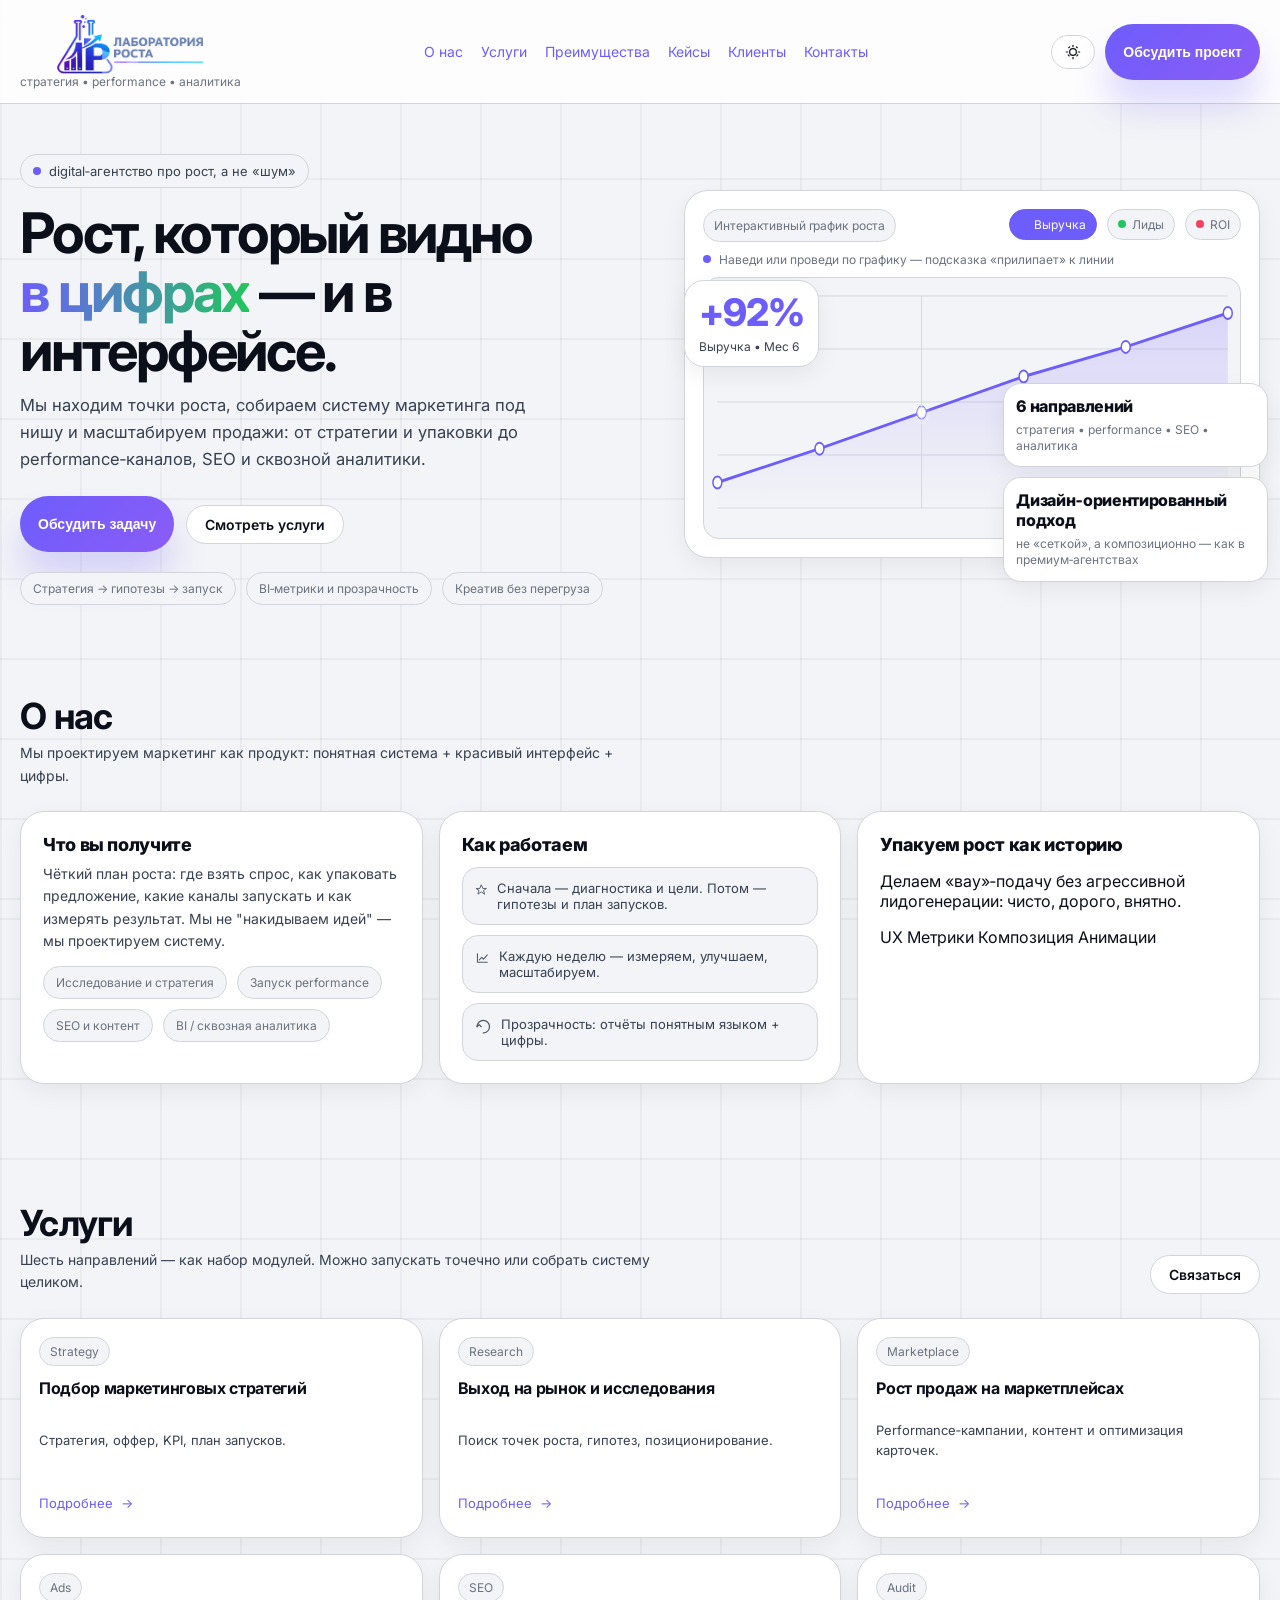
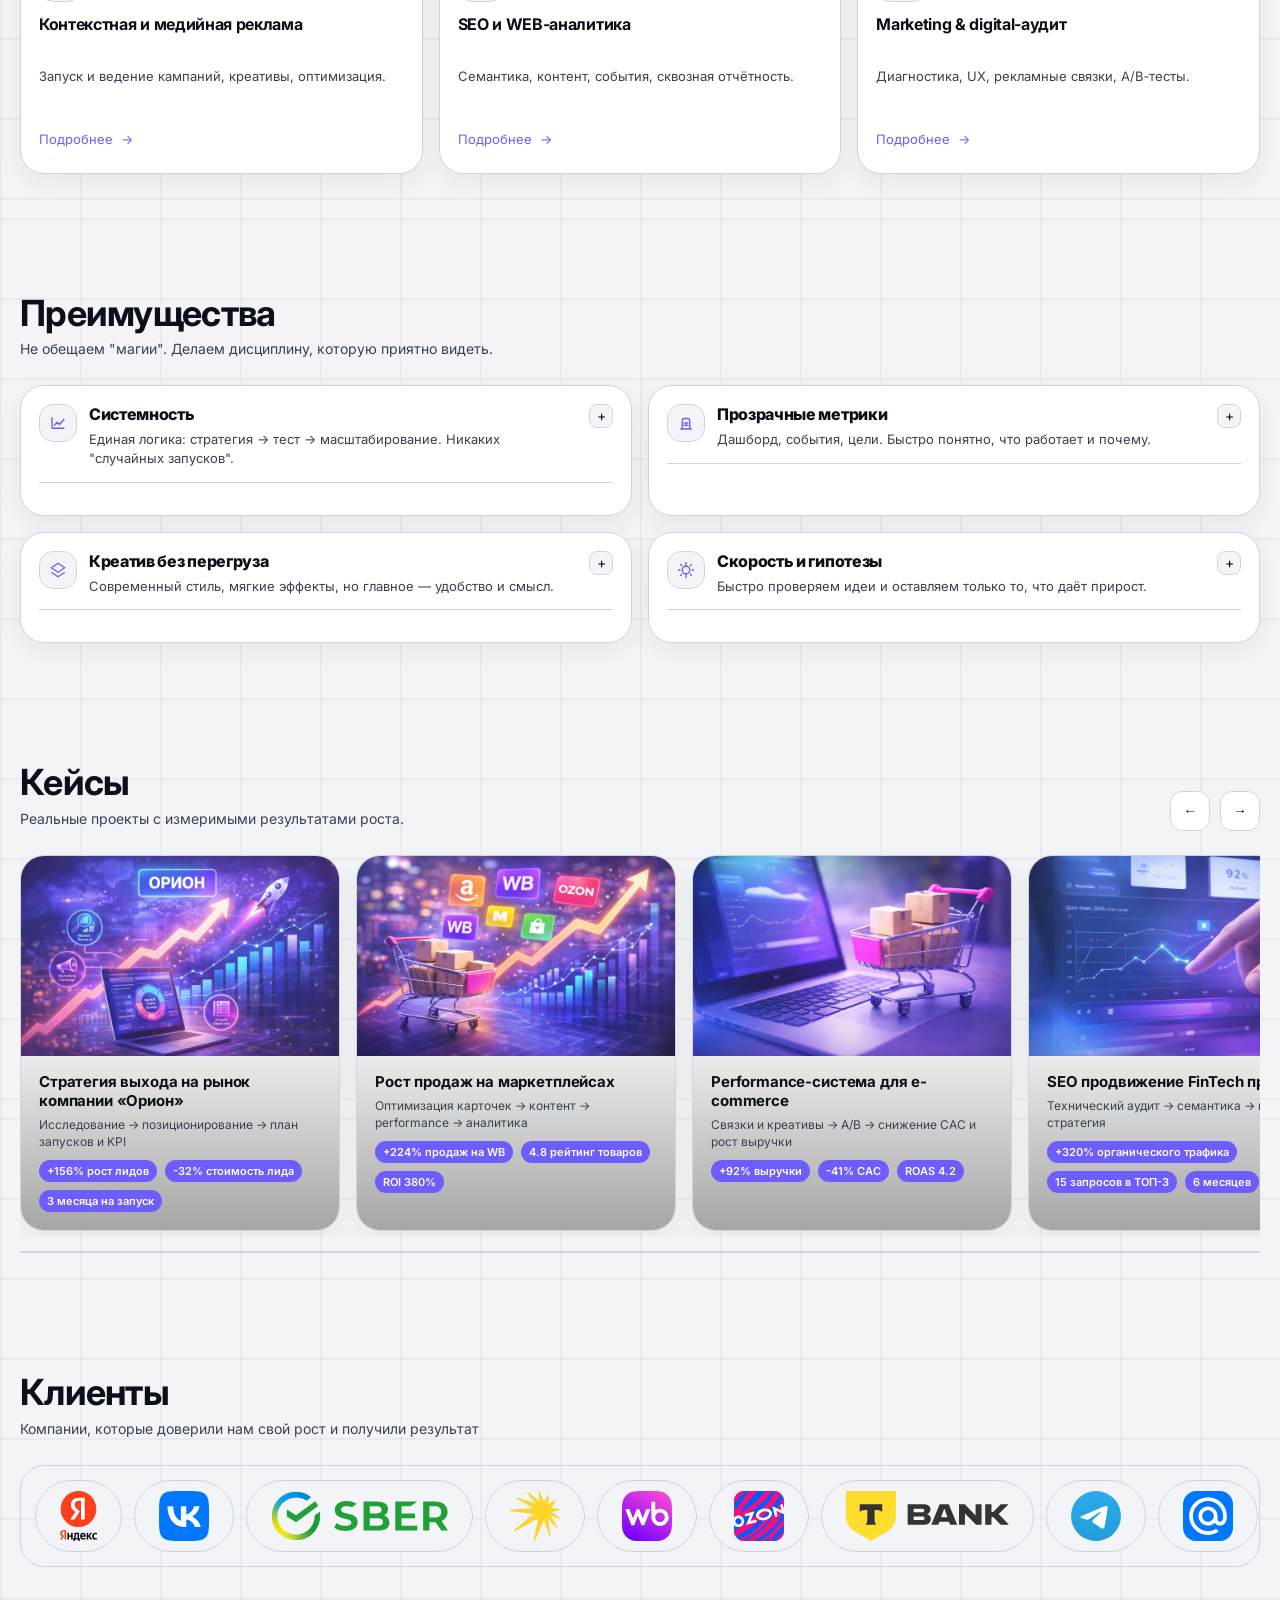
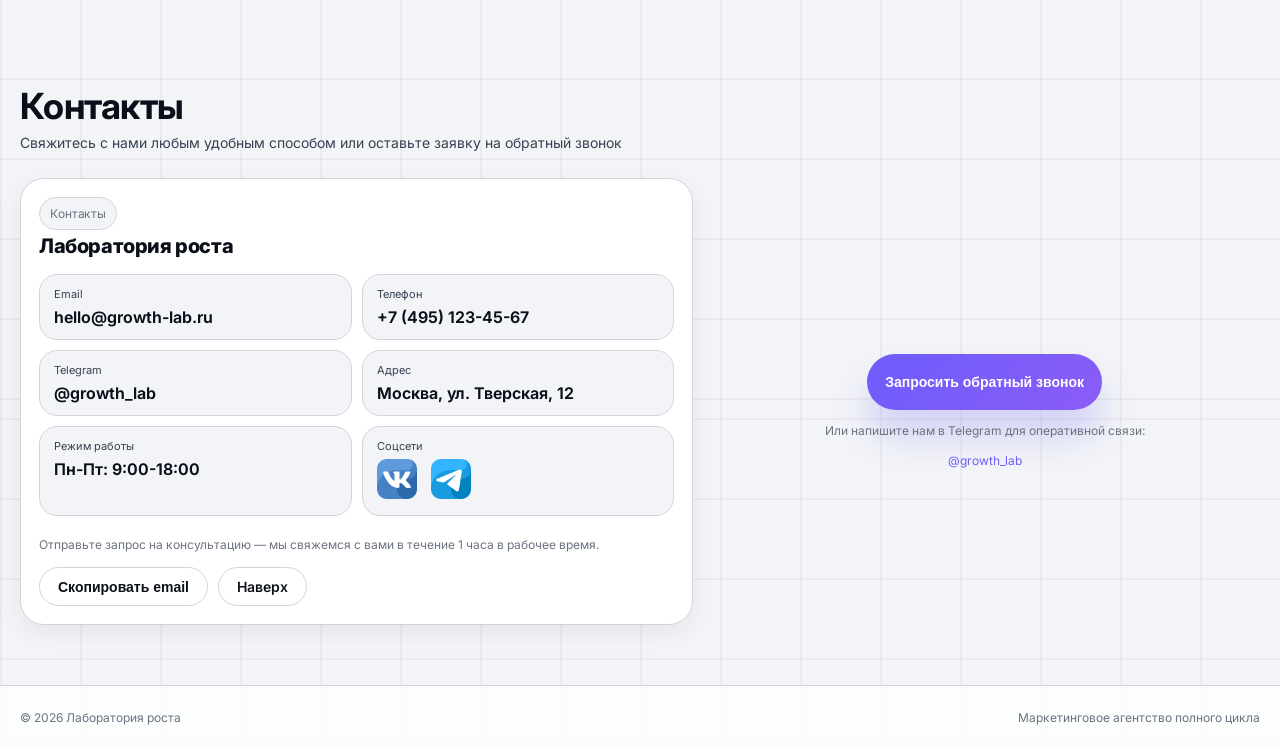
==== commit d56fa106: "I made a cool preloader for the website" ====
--- a/index.html
+++ b/index.html
@@ -22,6 +22,21 @@
   </head>
 
   <body>
+
+    <!-- Site preloader (2s) -->
+    <div class="site-preloader" id="site-preloader" aria-hidden="true">
+      <div class="spl-bg" aria-hidden="true"></div>
+      <div class="spl-scanlines" aria-hidden="true"></div>
+      <div class="spl-inner">
+        <div class="spl-title" data-text="ЛАБОРАТОРИЯ РОСТА">ЛАБОРАТОРИЯ РОСТА</div>
+        <div class="spl-sub">marketing / strategy / growth</div>
+        <div class="spl-bar" role="presentation" aria-hidden="true">
+          <span class="spl-bar-fill"></span>
+        </div>
+      </div>
+      <div class="spl-noise" aria-hidden="true"></div>
+    </div>
+
     <div class="progress" id="progress"></div>
 
     <!-- Cursor glow + background blobs -->
--- a/style.css
+++ b/style.css
@@ -299,7 +299,7 @@
 }
 .brand-mark {
   width: 100%;
-  max-height: 120px;
+  max-height: 60px;
   border-radius: 16px;
   object-fit: cover;
   transition: opacity 0.3s ease;
@@ -1683,6 +1683,11 @@
 .contact { 
   display: block;
 }
+
+.frow { 
+  display: block;
+  text-align: center;
+}
 .benefits {
   gap: 16px;
 }
@@ -1698,6 +1703,16 @@
 .cta {
         margin-left: auto;
     }
+}
+
+@media (max-width: 375px) {
+
+      .stat-floats {
+        right: 80px;
+    }
+    .chart-kpi {
+      top: 158px;
+     }
 }
 
 /* ---------- REDUCED MOTION ---------- */
@@ -1938,4 +1953,222 @@
   .mobile[hidden] {
     display: none !important;
   }
-}+}
+
+
+/* =========================
+   PRELOADER (2s) — "wow" pack
+   ========================= */
+html.is-loading,
+html.is-loading body {
+  height: 100%;
+  overflow: hidden;
+}
+
+/* Hide page content while loader is up (prevents flash) */
+html.is-loading body > *:not(.site-preloader) {
+  opacity: 0;
+  transform: translateY(8px);
+  filter: blur(6px);
+  pointer-events: none;
+}
+
+/* Smooth reveal once loading class is removed */
+body > *:not(.site-preloader) {
+  transition: opacity .55s ease, transform .55s ease, filter .55s ease;
+}
+
+.site-preloader {
+  position: fixed;
+  inset: 0;
+  z-index: 99999;
+  display: grid;
+  place-items: center;
+  background: radial-gradient(1000px 600px at 15% 20%, rgba(255,255,255,.06), transparent 60%),
+              radial-gradient(900px 520px at 85% 70%, rgba(255,255,255,.05), transparent 58%),
+              linear-gradient(135deg, rgba(0,0,0,.92), rgba(0,0,0,.96));
+  color: #fff;
+  opacity: 1;
+  pointer-events: all;
+  transition: opacity .45s ease;
+}
+
+.site-preloader .spl-bg{
+  position:absolute; inset:0;
+  background:
+    radial-gradient(1200px 700px at 10% 25%, color-mix(in srgb, var(--a1) 55%, transparent), transparent 62%),
+    radial-gradient(900px 520px at 90% 70%, color-mix(in srgb, var(--a3) 45%, transparent), transparent 58%),
+    radial-gradient(800px 420px at 60% 10%, color-mix(in srgb, var(--a2) 35%, transparent), transparent 60%);
+  filter: saturate(1.1) blur(0px);
+  opacity: .75;
+  mix-blend-mode: screen;
+}
+
+.site-preloader .spl-noise{
+  position:absolute; inset:-40px;
+  background:
+    repeating-linear-gradient(0deg, rgba(255,255,255,.018), rgba(255,255,255,.018) 1px, transparent 1px, transparent 3px);
+  opacity: .28;
+  mix-blend-mode: overlay;
+  filter: blur(.2px);
+  animation: splNoise 1.2s steps(2,end) infinite;
+}
+
+.site-preloader .spl-scanlines{
+  position:absolute; inset:0;
+  background:
+    linear-gradient(180deg, rgba(0,0,0,.0), rgba(0,0,0,.0)),
+    repeating-linear-gradient(180deg,
+      rgba(255,255,255,.035) 0px,
+      rgba(255,255,255,.035) 1px,
+      transparent 1px,
+      transparent 5px);
+  opacity: .22;
+  mix-blend-mode: overlay;
+  transform: translateY(-20%);
+  animation: splScan 1.6s linear infinite;
+}
+
+.site-preloader .spl-inner{
+  position: relative;
+  width: min(980px, calc(100vw - 44px));
+  text-align: center;
+  padding: 22px 18px 18px;
+}
+
+.site-preloader .spl-title{
+  font-family: var(--ff2, "Inter", system-ui, -apple-system, Segoe UI, Roboto, Arial);
+  font-weight: 800;
+  letter-spacing: .08em;
+  text-transform: uppercase;
+  font-size: clamp(26px, 3.6vw, 54px);
+  line-height: 1.05;
+  position: relative;
+  display: inline-block;
+  text-shadow: 0 18px 60px rgba(0,0,0,.65);
+}
+
+.site-preloader .spl-title::before,
+.site-preloader .spl-title::after{
+  content: attr(data-text);
+  position:absolute;
+  left:0; top:0;
+  width:100%;
+  opacity:.55;
+  pointer-events:none;
+  mix-blend-mode: screen;
+}
+
+.site-preloader .spl-title::before{
+  transform: translateX(-1px);
+  color: color-mix(in srgb, var(--a2) 65%, #fff);
+  clip-path: inset(0 0 0 0);
+  animation: splGlitch1 1.1s steps(2,end) infinite;
+}
+
+.site-preloader .spl-title::after{
+  transform: translateX(1px);
+  color: color-mix(in srgb, var(--a1) 60%, #fff);
+  clip-path: inset(0 0 0 0);
+  animation: splGlitch2 1.35s steps(3,end) infinite;
+}
+
+.site-preloader .spl-sub{
+  margin-top: 10px;
+  font-size: 12px;
+  letter-spacing: .28em;
+  text-transform: uppercase;
+  opacity: .62;
+}
+
+.site-preloader .spl-bar{
+  margin-top: 18px;
+  height: 8px;
+  width: 100vw;
+  margin-left: calc(50% - 50vw); /* flush to screen edges */
+  border-radius: 999px;
+  background: rgba(255,255,255,.08);
+  overflow: hidden;
+  box-shadow:
+    0 0 0 1px rgba(255,255,255,.08) inset,
+    0 18px 60px rgba(0,0,0,.55);
+}
+
+.site-preloader .spl-bar-fill{
+  display:block;
+  height: 100%;
+  width: 100%;
+  transform-origin: left center;
+  transform: scaleX(0);
+  background: linear-gradient(90deg,
+    color-mix(in srgb, var(--a1) 85%, #fff),
+    color-mix(in srgb, var(--a3) 85%, #fff),
+    color-mix(in srgb, var(--a2) 80%, #fff));
+  background-size: 220% 100%;
+  filter: saturate(1.2);
+  animation:
+    splFill 2s cubic-bezier(.2,.85,.2,1) forwards,
+    splGradient 1.4s ease-in-out infinite;
+}
+
+/* Exit state */
+.site-preloader.is-done{
+  opacity: 0;
+  pointer-events: none;
+}
+
+@keyframes splFill{
+  0%   { transform: scaleX(0); }
+  10%  { transform: scaleX(.08); }
+  55%  { transform: scaleX(.78); }
+  80%  { transform: scaleX(.92); }
+  100% { transform: scaleX(1); }
+}
+
+@keyframes splGradient{
+  0%   { background-position: 0% 50%; }
+  50%  { background-position: 100% 50%; }
+  100% { background-position: 0% 50%; }
+}
+
+@keyframes splScan{
+  from { transform: translateY(-25%); }
+  to   { transform: translateY(25%); }
+}
+
+@keyframes splNoise{
+  0%   { transform: translate3d(0,0,0); opacity:.25; }
+  50%  { transform: translate3d(-6px, 4px,0); opacity:.32; }
+  100% { transform: translate3d(6px,-4px,0); opacity:.25; }
+}
+
+@keyframes splGlitch1{
+  0% { clip-path: inset(0 0 100% 0); }
+  15%{ clip-path: inset(12% 0 70% 0); }
+  30%{ clip-path: inset(62% 0 18% 0); }
+  45%{ clip-path: inset(28% 0 52% 0); }
+  60%{ clip-path: inset(72% 0 10% 0); }
+  75%{ clip-path: inset(8% 0 78% 0); }
+  100%{ clip-path: inset(0 0 100% 0); }
+}
+
+@keyframes splGlitch2{
+  0% { clip-path: inset(0 0 100% 0); }
+  18%{ clip-path: inset(54% 0 24% 0); }
+  36%{ clip-path: inset(10% 0 74% 0); }
+  54%{ clip-path: inset(68% 0 12% 0); }
+  72%{ clip-path: inset(22% 0 56% 0); }
+  100%{ clip-path: inset(0 0 100% 0); }
+}
+
+/* Respect reduced motion */
+@media (prefers-reduced-motion: reduce){
+  .site-preloader .spl-bar-fill,
+  .site-preloader .spl-noise,
+  .site-preloader .spl-scanlines,
+  .site-preloader .spl-title::before,
+  .site-preloader .spl-title::after{
+    animation: none !important;
+  }
+  .site-preloader .spl-bar-fill{ transform: scaleX(1); }
+}
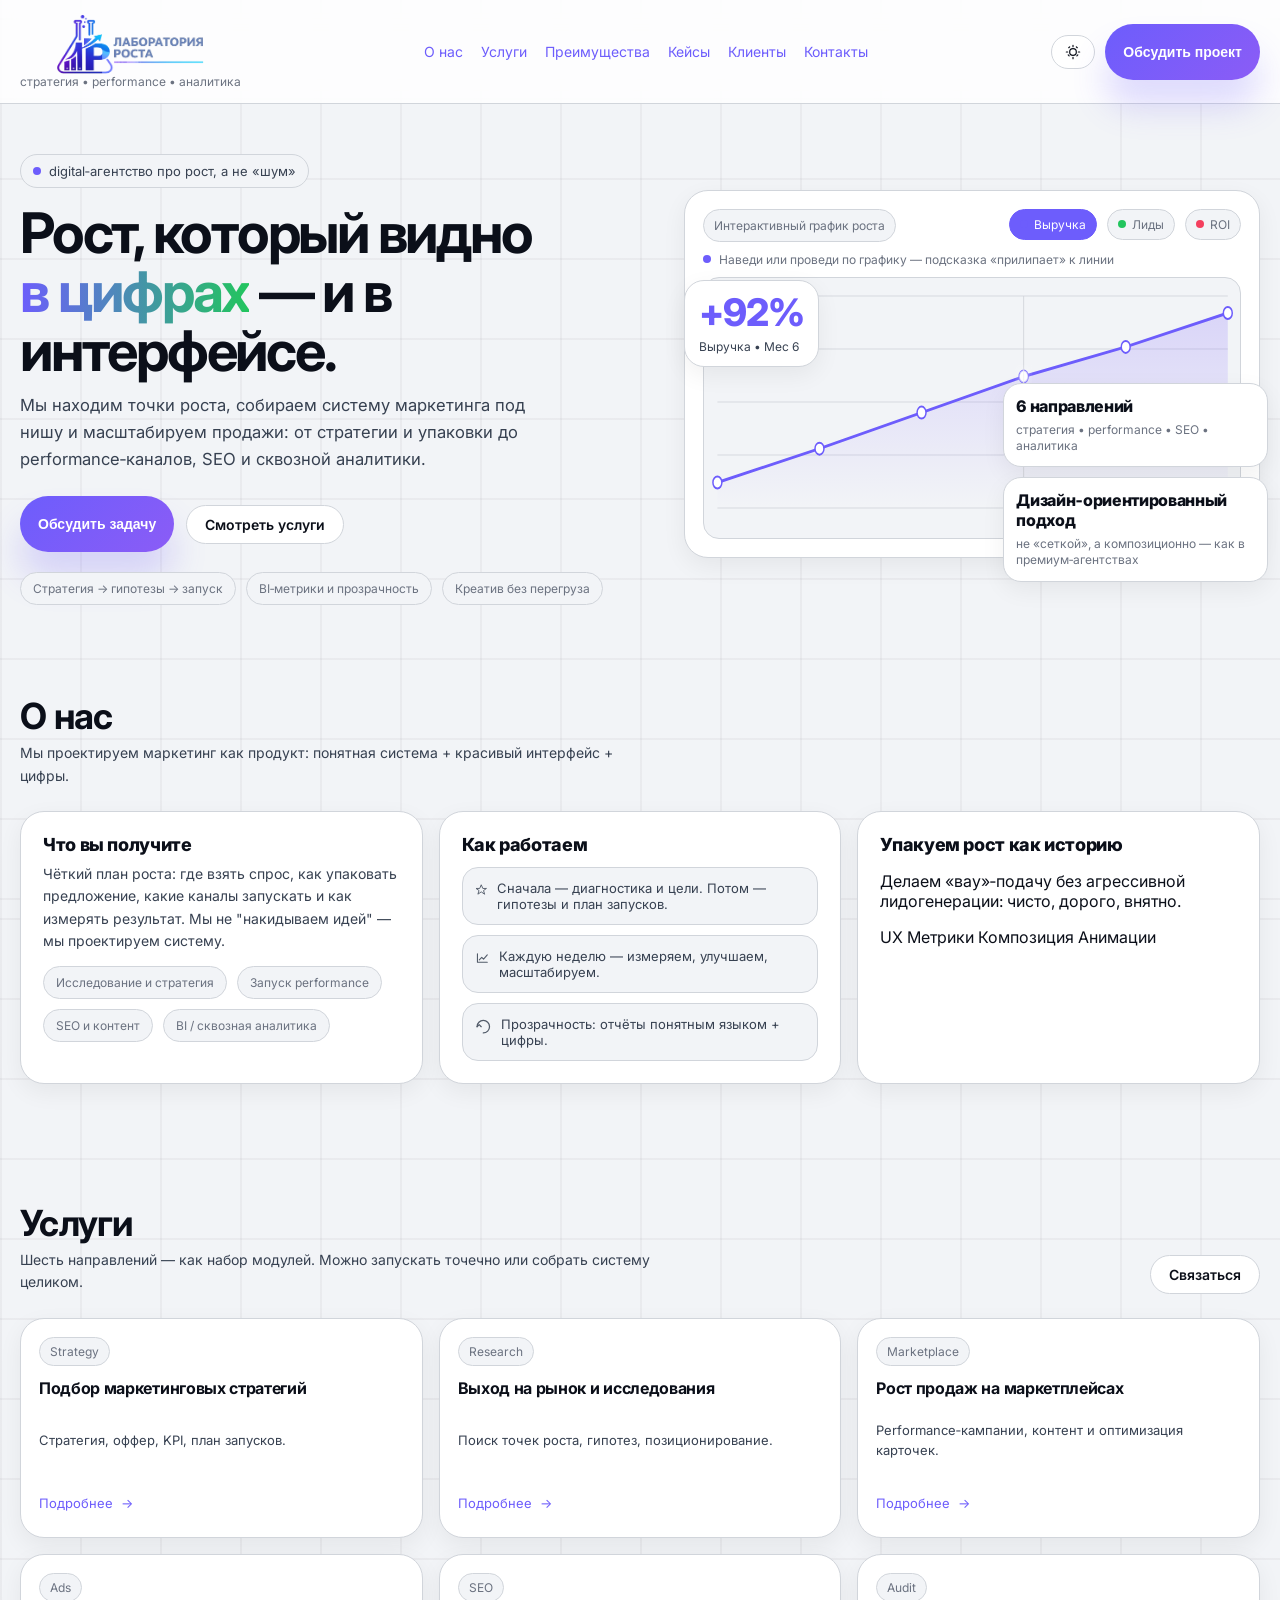
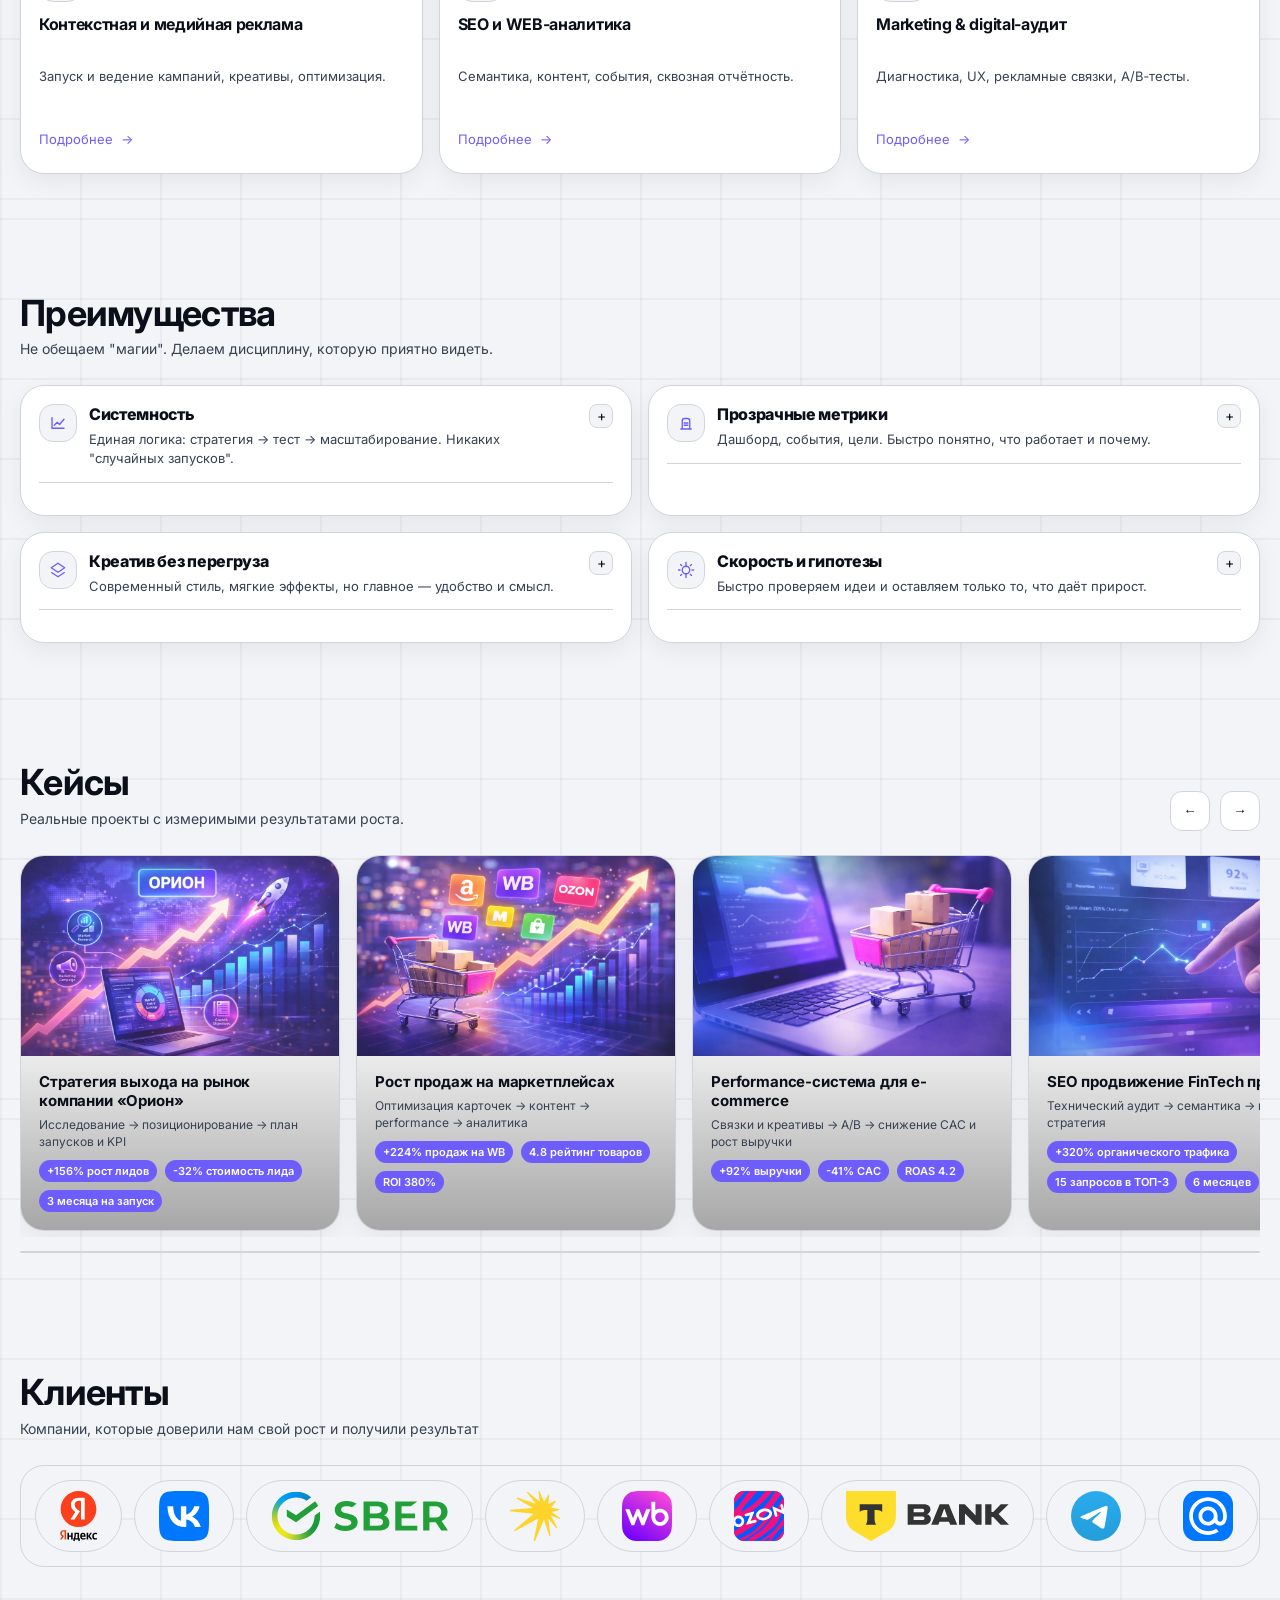
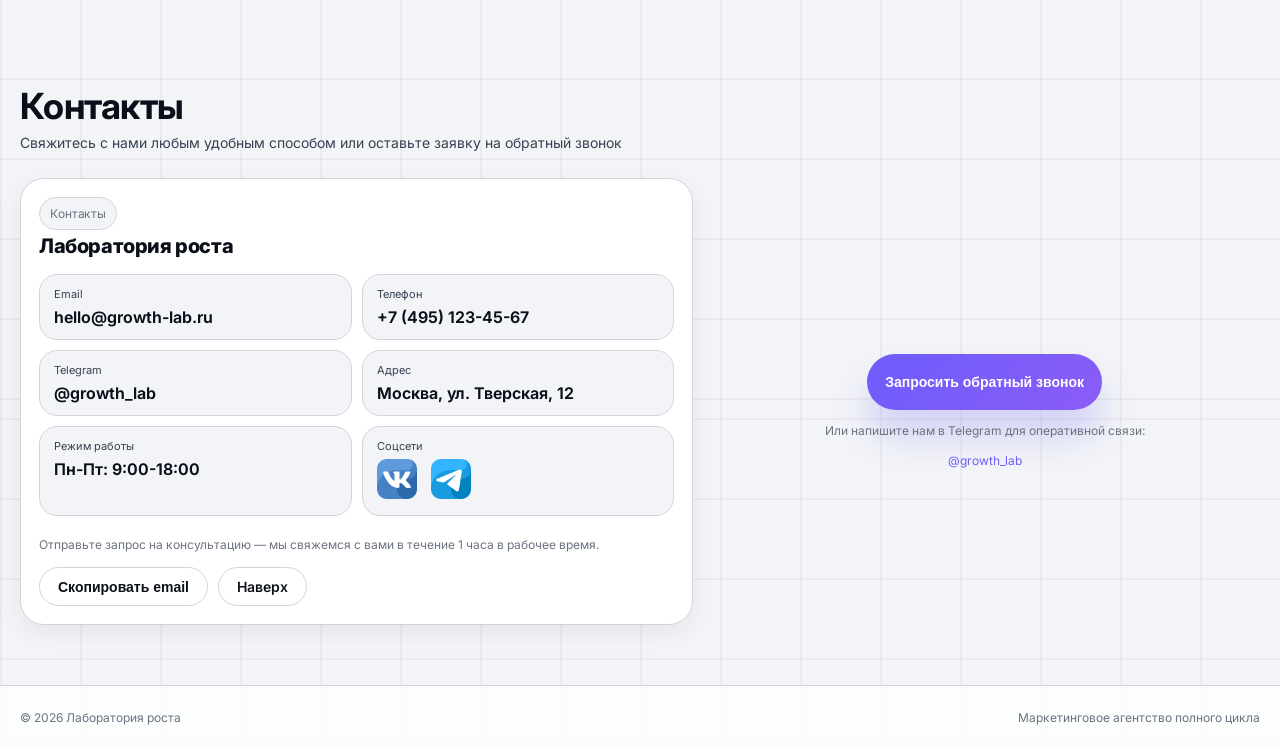
==== commit f2d1235a: "Converted png images to webp" ====
--- a/index.html
+++ b/index.html
@@ -22,13 +22,13 @@
   </head>
 
   <body>
-
-    <!-- Site preloader (2s) -->
     <div class="site-preloader" id="site-preloader" aria-hidden="true">
       <div class="spl-bg" aria-hidden="true"></div>
       <div class="spl-scanlines" aria-hidden="true"></div>
       <div class="spl-inner">
-        <div class="spl-title" data-text="ЛАБОРАТОРИЯ РОСТА">ЛАБОРАТОРИЯ РОСТА</div>
+        <div class="spl-title" data-text="ЛАБОРАТОРИЯ РОСТА">
+          ЛАБОРАТОРИЯ РОСТА
+        </div>
         <div class="spl-sub">marketing / strategy / growth</div>
         <div class="spl-bar" role="presentation" aria-hidden="true">
           <span class="spl-bar-fill"></span>
@@ -38,8 +38,6 @@
     </div>
 
     <div class="progress" id="progress"></div>
-
-    <!-- Cursor glow + background blobs -->
     <div class="bg-blobs" aria-hidden="true">
       <div class="blob b1"></div>
       <div class="blob b2"></div>
@@ -57,7 +55,6 @@
                 alt="Лаборатория роста"
                 class="brand-mark logo-light"
               />
-              <!-- Лого для темной темы -->
               <img
                 src="./img/logo-dark.svg"
                 alt="Лаборатория роста"
@@ -79,7 +76,6 @@
           </nav>
 
           <div class="cta">
-            <!-- Кнопка переключения темы -->
             <button
               class="btn theme-toggle magnetic"
               id="themeToggle"
@@ -149,7 +145,6 @@
             <a class="mLink" href="#cases">Кейсы</a>
             <a class="mLink" href="#clients">Клиенты</a>
             <a class="mLink" href="#contacts">Контакты</a>
-            <!-- Кнопка переключения темы для мобильной версии -->
             <button
               class="btn theme-toggle magnetic"
               id="themeToggleMobile"
@@ -810,7 +805,7 @@
         >
           <article class="case media">
             <div class="case-media ph1" aria-hidden="true">
-              <img src="./img/orion.png" alt="" class="case-media-img" />
+              <img src="./img/orion.webp" alt="" class="case-media-img" loading="lazy"/>
             </div>
             <div class="case-cap">
               <div class="case-title">
@@ -829,7 +824,7 @@
 
           <article class="case media">
             <div class="case-media ph2" aria-hidden="true">
-              <img src="./img/market.png" alt="" class="case-media-img" />
+              <img src="./img/market.webp" alt="" class="case-media-img" loading="lazy"/>
             </div>
             <div class="case-cap">
               <div class="case-title">Рост продаж на маркетплейсах</div>
@@ -846,7 +841,7 @@
 
           <article class="case media">
             <div class="case-media ph3" aria-hidden="true">
-              <img src="./img/Performance.png" alt="" class="case-media-img" />
+              <img src="./img/Performance.webp" alt="" class="case-media-img" loading="lazy"/>
             </div>
             <div class="case-cap">
               <div class="case-title">Performance-система для e-commerce</div>
@@ -863,7 +858,7 @@
 
           <article class="case media">
             <div class="case-media ph1" aria-hidden="true">
-              <img src="./img/FinTech.png" alt="" class="case-media-img" />
+              <img src="./img/FinTech.webp" alt="" class="case-media-img" loading="lazy"/>
             </div>
             <div class="case-cap">
               <div class="case-title">SEO продвижение FinTech проекта</div>
@@ -880,7 +875,7 @@
 
           <article class="case media">
             <div class="case-media ph2" aria-hidden="true">
-              <img src="./img/strateg.png" alt="" class="case-media-img" />
+              <img src="./img/strateg.webp" alt="" class="case-media-img" loading="lazy"/>
             </div>
             <div class="case-cap">
               <div class="case-title">Rebranding и digital-стратегия</div>
@@ -897,7 +892,7 @@
 
           <article class="case media">
             <div class="case-media ph3" aria-hidden="true">
-              <img src="./img/mobpr.png" alt="" class="case-media-img" />
+              <img src="./img/mobpr.webp" alt="" class="case-media-img" loading="lazy"/>
             </div>
             <div class="case-cap">
               <div class="case-title">Мобильное приложение: запуск и рост</div>
--- a/style.css
+++ b/style.css
@@ -1,7 +1,3 @@
-/* ----------------------------------------------------
-   LIGHT-MINIMAL 2025  (полный drop-in)
-   сохранены ВСЕ старые классы / имена / анимации
-   -------------------------------------------------- */
 
 :root {
   /* Светлая тема по умолчанию */
@@ -19,11 +15,11 @@
   --a4: #f43f5e;
   --radius: 16px;
   --radius2: 24px;
-  --ease: cubic-bezier(.25,.8,.25,1);
+  --ease: cubic-bezier(0.25, 0.8, 0.25, 1);
   --container: 1440px;
-  --shadow: 0 8px 24px rgba(11,15,25,.06);
-  --shadow-hover: 0 12px 32px rgba(11,15,25,.1);
-  --grid-color: rgba(11,15,25,.04);
+  --shadow: 0 8px 24px rgba(11, 15, 25, 0.06);
+  --shadow-hover: 0 12px 32px rgba(11, 15, 25, 0.1);
+  --grid-color: rgba(11, 15, 25, 0.04);
   --grid-thick: 2px;
   --grid-gap: 80px;
 }
@@ -52,9 +48,8 @@
 }
 
 /* ---------- 2. фоновая сетка на весь body ---------- */
-body{
-  background:
-    repeating-linear-gradient(
+body {
+  background: repeating-linear-gradient(
       90deg,
       var(--grid-color) 0,
       var(--grid-color) var(--grid-thick),
@@ -84,8 +79,7 @@
 }
 
 :root[data-theme="dark"] body {
-  background:
-    repeating-linear-gradient(
+  background: repeating-linear-gradient(
       90deg,
       var(--grid-color) 0,
       var(--grid-color) var(--grid-thick),
@@ -112,7 +106,6 @@
     linear-gradient(180deg, var(--bg), var(--bg2));
 }
 
-
 /* Background blobs + grain */
 .bg-blobs {
   position: fixed;
@@ -220,7 +213,8 @@
 }
 body {
   margin: 0;
-  font-family: "Inter", system-ui, -apple-system, BlinkMacSystemFont, "Segoe UI", Roboto, "Helvetica Neue", Arial, sans-serif;
+  font-family: "Inter", system-ui, -apple-system, BlinkMacSystemFont, "Segoe UI",
+    Roboto, "Helvetica Neue", Arial, sans-serif;
   color: var(--text);
   -webkit-font-smoothing: antialiased;
 }
@@ -247,7 +241,7 @@
   position: sticky;
   top: 0;
   z-index: 1100;
-  background: rgba(255, 255, 255, .82);
+  background: rgba(255, 255, 255, 0.82);
   backdrop-filter: blur(12px);
   border-bottom: 1px solid var(--stroke);
   transition: background 0.3s ease, border-color 0.3s ease;
@@ -463,17 +457,21 @@
   background: linear-gradient(135deg, var(--a1), var(--a3));
   color: #fff;
   border: 0;
-  box-shadow: 0 26px 34px rgba(109, 93, 252, .22);
+  box-shadow: 0 26px 34px rgba(109, 93, 252, 0.22);
   padding-top: 20px;
   padding-bottom: 20px;
 }
 :root[data-theme="dark"] .btn.primary {
   border-color: rgba(112, 80, 255, 0.25);
-  background: linear-gradient(135deg, rgba(112, 80, 255, 0.95), rgba(81, 53, 255, 0.85));
+  background: linear-gradient(
+    135deg,
+    rgba(112, 80, 255, 0.95),
+    rgba(81, 53, 255, 0.85)
+  );
   box-shadow: 0 18px 60px rgba(112, 80, 255, 0.18);
 }
 .btn.primary:hover {
-  box-shadow: 0 20px 40px rgba(109, 93, 252, .3);
+  box-shadow: 0 20px 40px rgba(109, 93, 252, 0.3);
 }
 :root[data-theme="dark"] .btn.primary:hover {
   box-shadow: 0 26px 80px rgba(112, 80, 255, 0.22);
@@ -503,7 +501,7 @@
 }
 .hero-grid {
   display: grid;
-  grid-template-columns: 1.05fr .95fr;
+  grid-template-columns: 1.05fr 0.95fr;
   gap: 40px;
   align-items: center;
 }
@@ -823,7 +821,7 @@
   position: absolute;
   padding: 8px 10px;
   border-radius: 8px;
-  background: rgba(0, 0, 0, .78);
+  background: rgba(0, 0, 0, 0.78);
   color: #fff;
   font-size: 12px;
   pointer-events: none;
@@ -1232,14 +1230,14 @@
   content: "";
   position: absolute;
   inset: 0;
-  background: linear-gradient(180deg, transparent 40%, rgba(0, 0, 0, .35));
+  background: linear-gradient(180deg, transparent 40%, rgba(0, 0, 0, 0.35));
   pointer-events: none;
 }
 .case-media {
   height: 200px;
   width: 100%;
   background: linear-gradient(135deg, var(--a1), var(--a3));
-  opacity: .9;
+  opacity: 0.9;
 }
 :root[data-theme="dark"] .case {
   border: 1px solid rgba(255, 255, 255, 0.1);
@@ -1387,7 +1385,7 @@
 /* ---------- CONTACTS ---------- */
 .contact {
   display: grid;
-  grid-template-columns: 1.1fr .9fr;
+  grid-template-columns: 1.1fr 0.9fr;
   gap: 16px;
   align-items: center;
 }
@@ -1526,7 +1524,7 @@
   color: var(--muted2);
   font-size: 12px;
   border-top: 1px solid var(--stroke);
-  background: rgba(255, 255, 255, .82);
+  background: rgba(255, 255, 255, 0.82);
   transition: all 0.3s ease;
 }
 :root[data-theme="dark"] footer {
@@ -1558,7 +1556,7 @@
   inset: 0;
   display: none;
   place-items: center;
-  background: rgba(0, 0, 0, .45);
+  background: rgba(0, 0, 0, 0.45);
   z-index: 200;
   padding: 16px;
   transition: background 0.3s ease;
@@ -1647,6 +1645,14 @@
   .mobile {
     display: block;
   }
+
+  .stat-floats {
+    right: 40px;
+    bottom: -120px;
+  }
+  .chart-kpi {
+    top: 100px;
+  }
 }
 @media (max-width: 560px) {
   .hero-grid,
@@ -1679,40 +1685,36 @@
     gap: 10px;
     width: min(340px, 46%);
     z-index: 4;
-}
-.contact { 
-  display: block;
-}
-
-.frow { 
-  display: block;
-  text-align: center;
-}
-.benefits {
-  gap: 16px;
-}
-.brand-mark {
+  }
+  .contact {
+    display: block;
+  }
+
+  .frow {
+    display: block;
+    text-align: center;
+  }
+  .benefits {
+    gap: 16px;
+  }
+  .brand-mark {
     height: 120px;
-}
-.cc-foot .row {
+  }
+  .cc-foot .row {
     margin: 0 auto;
-}
-.btn.primary {
-  display: none;
-}
-.cta {
-        margin-left: auto;
-    }
-}
-
-@media (max-width: 375px) {
-
-      .stat-floats {
-        right: 80px;
-    }
-    .chart-kpi {
-      top: 158px;
-     }
+  }
+  .btn.primary {
+    display: none;
+  }
+  .cta {
+    margin-left: auto;
+  }
+  .stat-floats {
+    right: 80px;
+  }
+  .chart-kpi {
+    top: 158px;
+  }
 }
 
 /* ---------- REDUCED MOTION ---------- */
@@ -1758,14 +1760,22 @@
 
 /* --- iOS text scaling / smoothing (scoped) --- */
 @supports (-webkit-touch-callout: none) {
-  html { -webkit-text-size-adjust: 100%; }
-  body { -webkit-font-smoothing: antialiased; }
+  html {
+    -webkit-text-size-adjust: 100%;
+  }
+  body {
+    -webkit-font-smoothing: antialiased;
+  }
 }
 
 /* --- iOS safe-area insets for notch devices --- */
 @supports (padding: max(0px)) {
-  .hdr { padding-top: max(0px, env(safe-area-inset-top)); }
-  .modal { padding-top: max(16px, env(safe-area-inset-top)); }
+  .hdr {
+    padding-top: max(0px, env(safe-area-inset-top));
+  }
+  .modal {
+    padding-top: max(16px, env(safe-area-inset-top));
+  }
   .container {
     padding-left: max(0px, env(safe-area-inset-left));
     padding-right: max(0px, env(safe-area-inset-right));
@@ -1774,12 +1784,24 @@
 
 /* --- Prevent iOS Safari input zoom (font-size >= 16px) --- */
 @supports (-webkit-touch-callout: none) {
-  input, select, textarea { font-size: 16px; }
+  input,
+  select,
+  textarea {
+    font-size: 16px;
+  }
 }
 
 /* --- Fix iOS 100vh issues: use dynamic/small viewport units when supported --- */
-@supports (height: 100svh) { .modal { min-height: 100svh; } }
-@supports (height: 100dvh) { .modal { min-height: 100dvh; } }
+@supports (height: 100svh) {
+  .modal {
+    min-height: 100svh;
+  }
+}
+@supports (height: 100dvh) {
+  .modal {
+    min-height: 100dvh;
+  }
+}
 
 /* --- Touch devices: soften hover-only lifts that feel "jumpy" --- */
 @media (hover: none) and (pointer: coarse) {
@@ -1801,150 +1823,286 @@
 
 /* Fix: occasional mobile horizontal scroll (iOS Safari / shadows / absolute blocks) */
 @media (max-width: 1020px) {
-  html, body { overflow-x: clip; }
-  @supports not (overflow: clip) { html, body { overflow-x: hidden; } }
+  html,
+  body {
+    overflow-x: clip;
+  }
+  @supports not (overflow: clip) {
+    html,
+    body {
+      overflow-x: hidden;
+    }
+  }
 
   /* Ensure [hidden] works even if .mobile is shown by CSS */
-  .mobile[hidden] { display: none !important; }
+  .mobile[hidden] {
+    display: none !important;
+  }
 }
 
 /* 1440–1281: большие ноутбуки/широкие экраны — чуть компактнее визуал */
 @media (max-width: 1440px) {
-  .container { width: min(var(--container), calc(100% - 44px)); }
-  .hero { padding: 54px 0 34px; }
-  .hero-grid { gap: 34px; }
+  .container {
+    width: min(var(--container), calc(100% - 44px));
+  }
+  .hero {
+    padding: 54px 0 34px;
+  }
+  .hero-grid {
+    gap: 34px;
+  }
 }
 
 /* 1280: типичный ноутбук (MacBook 13/14, Windows) */
 @media (max-width: 1280px) {
-  .container { width: min(var(--container), calc(100% - 40px)); }
-  .links { gap: 18px; font-size: 14px; }
-  .hero-grid { gap: 28px; }
-  .hero { padding: 50px 0 32px; }
+  .container {
+    width: min(var(--container), calc(100% - 40px));
+  }
+  .links {
+    gap: 18px;
+    font-size: 14px;
+  }
+  .hero-grid {
+    gap: 28px;
+  }
+  .hero {
+    padding: 50px 0 32px;
+  }
 }
 
 /* 1200: компактные ноутбуки */
 @media (max-width: 1200px) {
-  .container { width: min(var(--container), calc(100% - 36px)); }
-  .nav { padding: 12px 0; }
-  .btn { padding: 10px 16px; }
+  .container {
+    width: min(var(--container), calc(100% - 36px));
+  }
+  .nav {
+    padding: 12px 0;
+  }
+  .btn {
+    padding: 10px 16px;
+  }
 }
 
 /* 1020: уже есть базовый брейкпоинт — добавим аккуратные уточнения */
 @media (max-width: 1020px) {
-  .nav { gap: 12px; }
-  .cta { gap: 8px; }
+  .nav {
+    gap: 12px;
+  }
+  .cta {
+    gap: 8px;
+  }
 
   /* Make mobile links a bit more tappable */
-  .mobile a { padding: 12px 12px; border-radius: 16px; }
+  .mobile a {
+    padding: 12px 12px;
+    border-radius: 16px;
+  }
 
   /* KPI block: avoid overflowing on narrow tablets */
-  .chart-kpi { max-width: calc(100% - 12px); }
+  .chart-kpi {
+    max-width: calc(100% - 12px);
+  }
 }
 
 /* 900: iPad portrait / small tablets */
 @media (max-width: 900px) {
-  .hero { padding: 46px 0 30px; }
+  .hero {
+    padding: 46px 0 30px;
+  }
   .section-head {
     flex-direction: column;
     align-items: flex-start;
     gap: 10px;
   }
-  .chart { height: 250px; }
+  .chart {
+    height: 250px;
+  }
 }
 
 /* 820: iPad ranges */
 @media (max-width: 820px) {
-  section { padding: 56px 0; }
-  .hero-grid { gap: 22px; }
-  .pill-row { gap: 8px; }
-  .pill { font-size: 11px; }
+  section {
+    padding: 56px 0;
+  }
+  .hero-grid {
+    gap: 22px;
+  }
+  .pill-row {
+    gap: 8px;
+  }
+  .pill {
+    font-size: 11px;
+  }
 }
 
 /* 720: large phones / small tablets */
 @media (max-width: 720px) {
-  .container { width: min(var(--container), calc(100% - 28px)); }
-  h1 { font-size: clamp(32px, 7vw, 44px); }
-  .lead { font-size: 15px; }
-  .hero-actions { gap: 10px; }
-
-  .chart-head { flex-direction: column; align-items: flex-start; gap: 10px; }
-  .legend { gap: 8px; }
+  .container {
+    width: min(var(--container), calc(100% - 28px));
+  }
+  h1 {
+    font-size: clamp(32px, 7vw, 44px);
+  }
+  .lead {
+    font-size: 15px;
+  }
+  .hero-actions {
+    gap: 10px;
+  }
+
+  .chart-head {
+    flex-direction: column;
+    align-items: flex-start;
+    gap: 10px;
+  }
+  .legend {
+    gap: 8px;
+  }
 }
 
 /* 600: common phones */
 @media (max-width: 600px) {
-  .nav { padding: 10px 0; }
-  .btn, .iconbtn { min-height: 40px; }
-  .kpi-num { font-size: 34px; }
+  .nav {
+    padding: 10px 0;
+  }
+  .btn,
+  .iconbtn {
+    min-height: 40px;
+  }
+  .kpi-num {
+    font-size: 34px;
+  }
 }
 
 /* 560: базовый брейкпоинт уже есть — добавить только микро-фиксы */
 @media (max-width: 560px) {
-  section { padding: 52px 0; }
-  .hero { padding: 42px 0 26px; }
+  section {
+    padding: 52px 0;
+  }
+  .hero {
+    padding: 42px 0 26px;
+  }
 
   /* Keep buttons readable + full width in stacked hero-actions */
-  .hero-actions .btn { width: 100%; }
-
-  .chart { height: 232px; }
-  .tooltip { white-space: normal; max-width: 240px; }
-  .cases-track { grid-auto-columns: minmax(260px, 1fr); }
+  .hero-actions .btn {
+    width: 100%;
+  }
+
+  .chart {
+    height: 232px;
+  }
+  .tooltip {
+    white-space: normal;
+    max-width: 240px;
+  }
+  .cases-track {
+    grid-auto-columns: minmax(260px, 1fr);
+  }
 }
 
 /* 480: iPhone Plus / small Android */
 @media (max-width: 480px) {
-  .container { width: min(var(--container), calc(100% - 24px)); }
-  .brand-txt em { display: none; } /* keep header clean */
-  .logo-wrapper { width: 140px; height: 48px; }
-
-  .cases-track { grid-auto-columns: minmax(240px, 1fr); }
+  .container {
+    width: min(var(--container), calc(100% - 24px));
+  }
+  .brand-txt em {
+    display: none;
+  } /* keep header clean */
+  .logo-wrapper {
+    width: 140px;
+    height: 48px;
+  }
+
+  .cases-track {
+    grid-auto-columns: minmax(240px, 1fr);
+  }
 }
 
 /* 430: iPhone 15 Pro Max / 14 Pro Max width */
 @media (max-width: 430px) {
-  h1 { font-size: 32px; }
-  .kpi-num { font-size: 32px; }
+  h1 {
+    font-size: 32px;
+  }
+  .kpi-num {
+    font-size: 32px;
+  }
 }
 
 /* 414: iPhone 11/12/13/14 Pro Max width */
 @media (max-width: 414px) {
-  h2 { font-size: 26px; }
-  .chart { height: 224px; }
+  h2 {
+    font-size: 26px;
+  }
+  .chart {
+    height: 224px;
+  }
 }
 
 /* 390: iPhone 12/13/14 width */
 @media (max-width: 390px) {
-  h1 { font-size: 30px; }
-  .lead { font-size: 14px; }
-  .cases-track { grid-auto-columns: minmax(228px, 1fr); }
+  h1 {
+    font-size: 30px;
+  }
+  .lead {
+    font-size: 14px;
+  }
+  .cases-track {
+    grid-auto-columns: minmax(228px, 1fr);
+  }
 }
 
 /* 375: iPhone SE (new) / legacy iPhones */
 @media (max-width: 375px) {
-  .container { width: min(var(--container), calc(100% - 20px)); }
-  .kicker { font-size: 12px; }
-  .pill { font-size: 11px; }
-  .chart { height: 216px; }
+  .container {
+    width: min(var(--container), calc(100% - 20px));
+  }
+  .kicker {
+    font-size: 12px;
+  }
+  .pill {
+    font-size: 11px;
+  }
+  .chart {
+    height: 216px;
+  }
 }
 
 /* 360: many Android devices */
 @media (max-width: 360px) {
-  h1 { font-size: 28px; }
-  .btn { padding: 10px 14px; }
+  h1 {
+    font-size: 28px;
+  }
+  .btn {
+    padding: 10px 14px;
+  }
 }
 
 /* Landscape phones (iPhone/Android) — avoid huge hero & keep chart visible */
 @media (max-height: 430px) and (orientation: landscape) {
-  .hero { padding: 26px 0 18px; }
-  .chart { height: 200px; }
-  section { padding: 44px 0; }
+  .hero {
+    padding: 26px 0 18px;
+  }
+  .chart {
+    height: 200px;
+  }
+  section {
+    padding: 44px 0;
+  }
 }
 
 /* High-contrast preference */
 @media (prefers-contrast: more) {
-  .card, .svc, .benefit, .case, .panel { border-color: var(--stroke2); }
-  .links a::after { transform: scaleX(1); opacity: .7; }
+  .card,
+  .svc,
+  .benefit,
+  .case,
+  .panel {
+    border-color: var(--stroke2);
+  }
+  .links a::after {
+    transform: scaleX(1);
+    opacity: 0.7;
+  }
 }
 @media (max-width: 1020px) {
   .mobile {
@@ -1954,7 +2112,6 @@
     display: none !important;
   }
 }
-
 
 /* =========================
    PRELOADER (2s) — "wow" pack
@@ -1975,7 +2132,7 @@
 
 /* Smooth reveal once loading class is removed */
 body > *:not(.site-preloader) {
-  transition: opacity .55s ease, transform .55s ease, filter .55s ease;
+  transition: opacity 0.55s ease, transform 0.55s ease, filter 0.55s ease;
 }
 
 .site-preloader {
@@ -1984,191 +2141,285 @@
   z-index: 99999;
   display: grid;
   place-items: center;
-  background: radial-gradient(1000px 600px at 15% 20%, rgba(255,255,255,.06), transparent 60%),
-              radial-gradient(900px 520px at 85% 70%, rgba(255,255,255,.05), transparent 58%),
-              linear-gradient(135deg, rgba(0,0,0,.92), rgba(0,0,0,.96));
+  background: radial-gradient(
+      1000px 600px at 15% 20%,
+      rgba(255, 255, 255, 0.06),
+      transparent 60%
+    ),
+    radial-gradient(
+      900px 520px at 85% 70%,
+      rgba(255, 255, 255, 0.05),
+      transparent 58%
+    ),
+    linear-gradient(135deg, rgba(0, 0, 0, 0.92), rgba(0, 0, 0, 0.96));
   color: #fff;
   opacity: 1;
   pointer-events: all;
-  transition: opacity .45s ease;
-}
-
-.site-preloader .spl-bg{
-  position:absolute; inset:0;
-  background:
-    radial-gradient(1200px 700px at 10% 25%, color-mix(in srgb, var(--a1) 55%, transparent), transparent 62%),
-    radial-gradient(900px 520px at 90% 70%, color-mix(in srgb, var(--a3) 45%, transparent), transparent 58%),
-    radial-gradient(800px 420px at 60% 10%, color-mix(in srgb, var(--a2) 35%, transparent), transparent 60%);
+  transition: opacity 0.45s ease;
+}
+
+.site-preloader .spl-bg {
+  position: absolute;
+  inset: 0;
+  background: radial-gradient(
+      1200px 700px at 10% 25%,
+      color-mix(in srgb, var(--a1) 55%, transparent),
+      transparent 62%
+    ),
+    radial-gradient(
+      900px 520px at 90% 70%,
+      color-mix(in srgb, var(--a3) 45%, transparent),
+      transparent 58%
+    ),
+    radial-gradient(
+      800px 420px at 60% 10%,
+      color-mix(in srgb, var(--a2) 35%, transparent),
+      transparent 60%
+    );
   filter: saturate(1.1) blur(0px);
-  opacity: .75;
+  opacity: 0.75;
   mix-blend-mode: screen;
 }
 
-.site-preloader .spl-noise{
-  position:absolute; inset:-40px;
-  background:
-    repeating-linear-gradient(0deg, rgba(255,255,255,.018), rgba(255,255,255,.018) 1px, transparent 1px, transparent 3px);
-  opacity: .28;
+.site-preloader .spl-noise {
+  position: absolute;
+  inset: -40px;
+  background: repeating-linear-gradient(
+    0deg,
+    rgba(255, 255, 255, 0.018),
+    rgba(255, 255, 255, 0.018) 1px,
+    transparent 1px,
+    transparent 3px
+  );
+  opacity: 0.28;
   mix-blend-mode: overlay;
-  filter: blur(.2px);
-  animation: splNoise 1.2s steps(2,end) infinite;
-}
-
-.site-preloader .spl-scanlines{
-  position:absolute; inset:0;
-  background:
-    linear-gradient(180deg, rgba(0,0,0,.0), rgba(0,0,0,.0)),
-    repeating-linear-gradient(180deg,
-      rgba(255,255,255,.035) 0px,
-      rgba(255,255,255,.035) 1px,
+  filter: blur(0.2px);
+  animation: splNoise 1.2s steps(2, end) infinite;
+}
+
+.site-preloader .spl-scanlines {
+  position: absolute;
+  inset: 0;
+  background: linear-gradient(180deg, rgba(0, 0, 0, 0), rgba(0, 0, 0, 0)),
+    repeating-linear-gradient(
+      180deg,
+      rgba(255, 255, 255, 0.035) 0px,
+      rgba(255, 255, 255, 0.035) 1px,
       transparent 1px,
-      transparent 5px);
-  opacity: .22;
+      transparent 5px
+    );
+  opacity: 0.22;
   mix-blend-mode: overlay;
   transform: translateY(-20%);
   animation: splScan 1.6s linear infinite;
 }
 
-.site-preloader .spl-inner{
+.site-preloader .spl-inner {
   position: relative;
   width: min(980px, calc(100vw - 44px));
   text-align: center;
   padding: 22px 18px 18px;
 }
 
-.site-preloader .spl-title{
-  font-family: var(--ff2, "Inter", system-ui, -apple-system, Segoe UI, Roboto, Arial);
+.site-preloader .spl-title {
+  font-family: var(
+    --ff2,
+    "Inter",
+    system-ui,
+    -apple-system,
+    Segoe UI,
+    Roboto,
+    Arial
+  );
   font-weight: 800;
-  letter-spacing: .08em;
+  letter-spacing: 0.08em;
   text-transform: uppercase;
   font-size: clamp(26px, 3.6vw, 54px);
   line-height: 1.05;
   position: relative;
   display: inline-block;
-  text-shadow: 0 18px 60px rgba(0,0,0,.65);
+  text-shadow: 0 18px 60px rgba(0, 0, 0, 0.65);
 }
 
 .site-preloader .spl-title::before,
-.site-preloader .spl-title::after{
+.site-preloader .spl-title::after {
   content: attr(data-text);
-  position:absolute;
-  left:0; top:0;
-  width:100%;
-  opacity:.55;
-  pointer-events:none;
+  position: absolute;
+  left: 0;
+  top: 0;
+  width: 100%;
+  opacity: 0.55;
+  pointer-events: none;
   mix-blend-mode: screen;
 }
 
-.site-preloader .spl-title::before{
+.site-preloader .spl-title::before {
   transform: translateX(-1px);
   color: color-mix(in srgb, var(--a2) 65%, #fff);
   clip-path: inset(0 0 0 0);
-  animation: splGlitch1 1.1s steps(2,end) infinite;
-}
-
-.site-preloader .spl-title::after{
+  animation: splGlitch1 1.1s steps(2, end) infinite;
+}
+
+.site-preloader .spl-title::after {
   transform: translateX(1px);
   color: color-mix(in srgb, var(--a1) 60%, #fff);
   clip-path: inset(0 0 0 0);
-  animation: splGlitch2 1.35s steps(3,end) infinite;
-}
-
-.site-preloader .spl-sub{
+  animation: splGlitch2 1.35s steps(3, end) infinite;
+}
+
+.site-preloader .spl-sub {
   margin-top: 10px;
   font-size: 12px;
-  letter-spacing: .28em;
+  letter-spacing: 0.28em;
   text-transform: uppercase;
-  opacity: .62;
-}
-
-.site-preloader .spl-bar{
+  opacity: 0.62;
+}
+
+.site-preloader .spl-bar {
   margin-top: 18px;
   height: 8px;
   width: 100vw;
   margin-left: calc(50% - 50vw); /* flush to screen edges */
   border-radius: 999px;
-  background: rgba(255,255,255,.08);
+  background: rgba(255, 255, 255, 0.08);
   overflow: hidden;
-  box-shadow:
-    0 0 0 1px rgba(255,255,255,.08) inset,
-    0 18px 60px rgba(0,0,0,.55);
-}
-
-.site-preloader .spl-bar-fill{
-  display:block;
+  box-shadow: 0 0 0 1px rgba(255, 255, 255, 0.08) inset,
+    0 18px 60px rgba(0, 0, 0, 0.55);
+}
+
+.site-preloader .spl-bar-fill {
+  display: block;
   height: 100%;
   width: 100%;
   transform-origin: left center;
   transform: scaleX(0);
-  background: linear-gradient(90deg,
+  background: linear-gradient(
+    90deg,
     color-mix(in srgb, var(--a1) 85%, #fff),
     color-mix(in srgb, var(--a3) 85%, #fff),
-    color-mix(in srgb, var(--a2) 80%, #fff));
+    color-mix(in srgb, var(--a2) 80%, #fff)
+  );
   background-size: 220% 100%;
   filter: saturate(1.2);
-  animation:
-    splFill 2s cubic-bezier(.2,.85,.2,1) forwards,
+  animation: splFill 2s cubic-bezier(0.2, 0.85, 0.2, 1) forwards,
     splGradient 1.4s ease-in-out infinite;
 }
 
 /* Exit state */
-.site-preloader.is-done{
+.site-preloader.is-done {
   opacity: 0;
   pointer-events: none;
 }
 
-@keyframes splFill{
-  0%   { transform: scaleX(0); }
-  10%  { transform: scaleX(.08); }
-  55%  { transform: scaleX(.78); }
-  80%  { transform: scaleX(.92); }
-  100% { transform: scaleX(1); }
-}
-
-@keyframes splGradient{
-  0%   { background-position: 0% 50%; }
-  50%  { background-position: 100% 50%; }
-  100% { background-position: 0% 50%; }
-}
-
-@keyframes splScan{
-  from { transform: translateY(-25%); }
-  to   { transform: translateY(25%); }
-}
-
-@keyframes splNoise{
-  0%   { transform: translate3d(0,0,0); opacity:.25; }
-  50%  { transform: translate3d(-6px, 4px,0); opacity:.32; }
-  100% { transform: translate3d(6px,-4px,0); opacity:.25; }
-}
-
-@keyframes splGlitch1{
-  0% { clip-path: inset(0 0 100% 0); }
-  15%{ clip-path: inset(12% 0 70% 0); }
-  30%{ clip-path: inset(62% 0 18% 0); }
-  45%{ clip-path: inset(28% 0 52% 0); }
-  60%{ clip-path: inset(72% 0 10% 0); }
-  75%{ clip-path: inset(8% 0 78% 0); }
-  100%{ clip-path: inset(0 0 100% 0); }
-}
-
-@keyframes splGlitch2{
-  0% { clip-path: inset(0 0 100% 0); }
-  18%{ clip-path: inset(54% 0 24% 0); }
-  36%{ clip-path: inset(10% 0 74% 0); }
-  54%{ clip-path: inset(68% 0 12% 0); }
-  72%{ clip-path: inset(22% 0 56% 0); }
-  100%{ clip-path: inset(0 0 100% 0); }
+@keyframes splFill {
+  0% {
+    transform: scaleX(0);
+  }
+  10% {
+    transform: scaleX(0.1);
+  }
+  55% {
+    transform: scaleX(0.85);
+  }
+  80% {
+    transform: scaleX(0.98);
+  }
+  100% {
+    transform: scaleX(1);
+  }
+}
+
+@keyframes splGradient {
+  0% {
+    background-position: 0% 50%;
+  }
+  50% {
+    background-position: 100% 50%;
+  }
+  100% {
+    background-position: 0% 50%;
+  }
+}
+
+@keyframes splScan {
+  from {
+    transform: translateY(-25%);
+  }
+  to {
+    transform: translateY(25%);
+  }
+}
+
+@keyframes splNoise {
+  0% {
+    transform: translate3d(0, 0, 0);
+    opacity: 0.25;
+  }
+  50% {
+    transform: translate3d(-6px, 4px, 0);
+    opacity: 0.32;
+  }
+  100% {
+    transform: translate3d(6px, -4px, 0);
+    opacity: 0.25;
+  }
+}
+
+@keyframes splGlitch1 {
+  0% {
+    clip-path: inset(0 0 100% 0);
+  }
+  15% {
+    clip-path: inset(12% 0 70% 0);
+  }
+  30% {
+    clip-path: inset(62% 0 18% 0);
+  }
+  45% {
+    clip-path: inset(28% 0 52% 0);
+  }
+  60% {
+    clip-path: inset(72% 0 10% 0);
+  }
+  75% {
+    clip-path: inset(8% 0 78% 0);
+  }
+  100% {
+    clip-path: inset(0 0 100% 0);
+  }
+}
+
+@keyframes splGlitch2 {
+  0% {
+    clip-path: inset(0 0 100% 0);
+  }
+  18% {
+    clip-path: inset(54% 0 24% 0);
+  }
+  36% {
+    clip-path: inset(10% 0 74% 0);
+  }
+  54% {
+    clip-path: inset(68% 0 12% 0);
+  }
+  72% {
+    clip-path: inset(22% 0 56% 0);
+  }
+  100% {
+    clip-path: inset(0 0 100% 0);
+  }
 }
 
 /* Respect reduced motion */
-@media (prefers-reduced-motion: reduce){
+@media (prefers-reduced-motion: reduce) {
   .site-preloader .spl-bar-fill,
   .site-preloader .spl-noise,
   .site-preloader .spl-scanlines,
   .site-preloader .spl-title::before,
-  .site-preloader .spl-title::after{
+  .site-preloader .spl-title::after {
     animation: none !important;
   }
-  .site-preloader .spl-bar-fill{ transform: scaleX(1); }
-}
+  .site-preloader .spl-bar-fill {
+    transform: scaleX(1);
+  }
+}
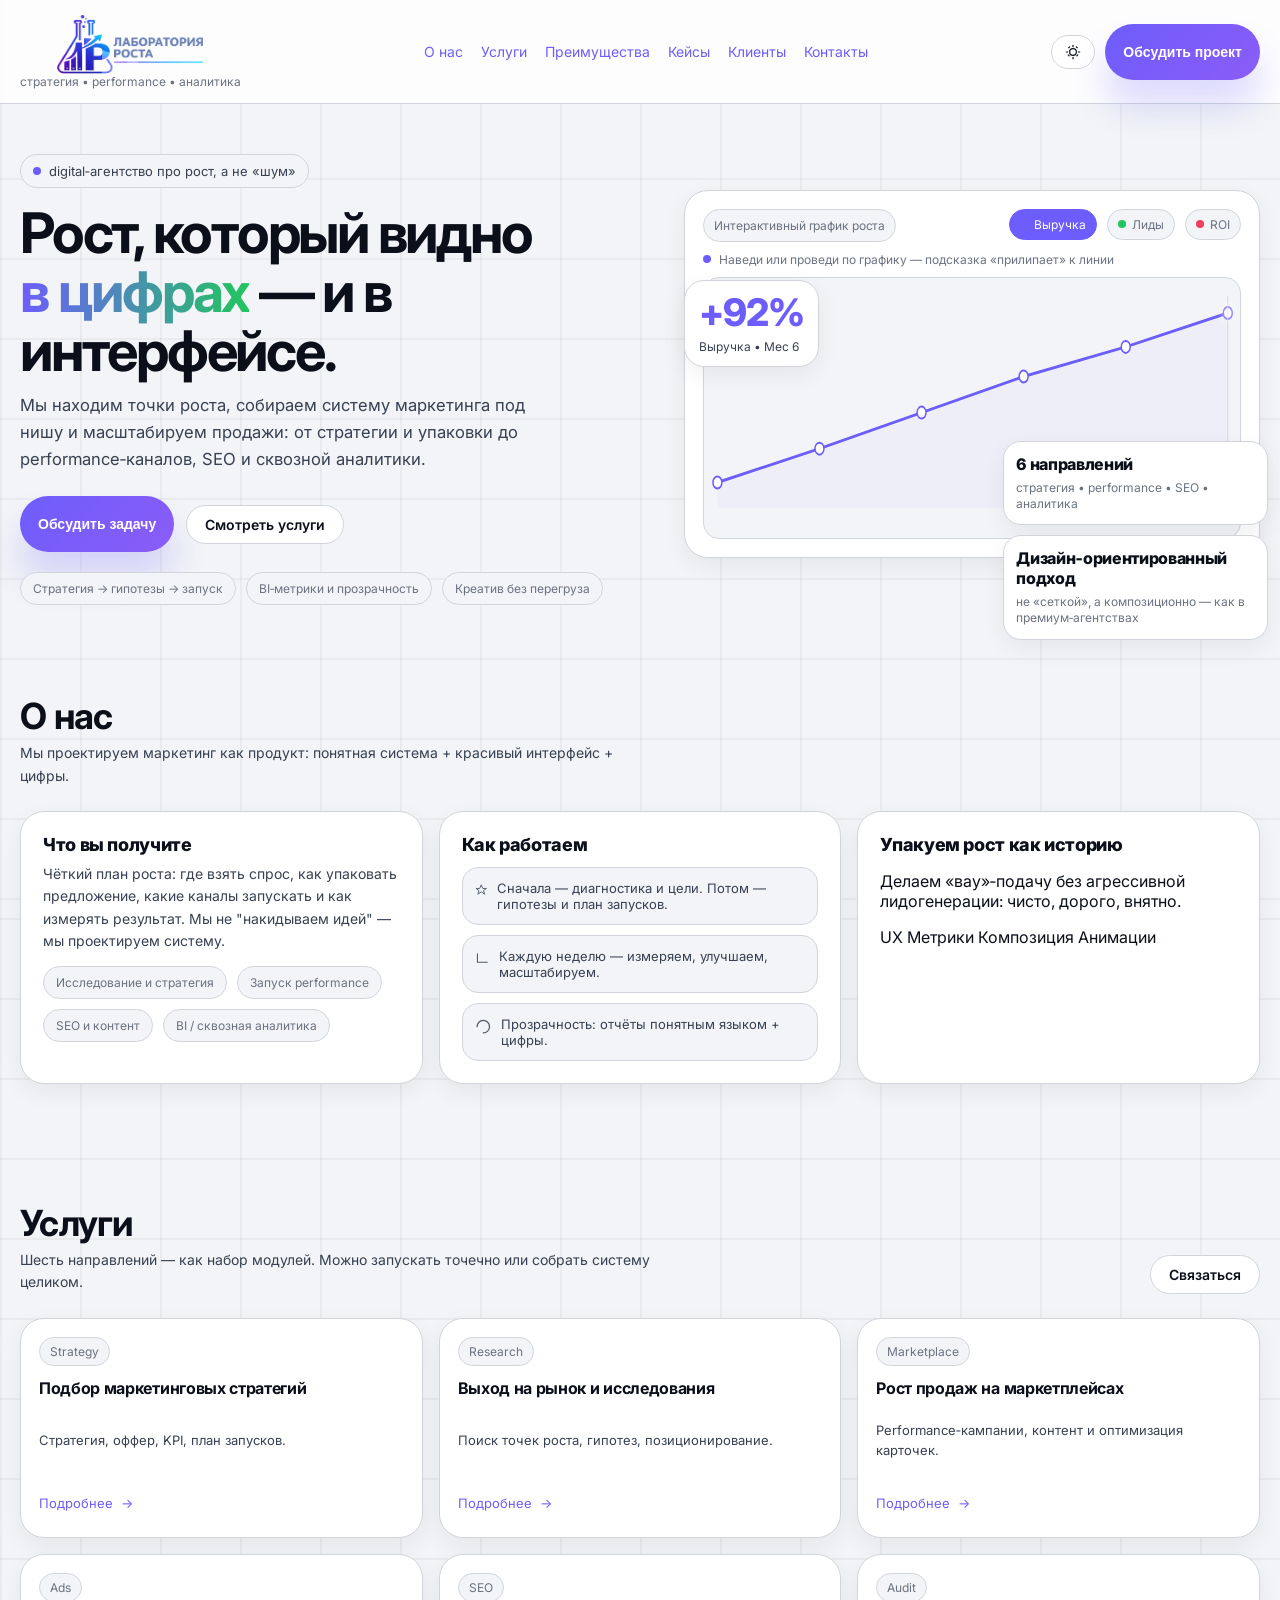
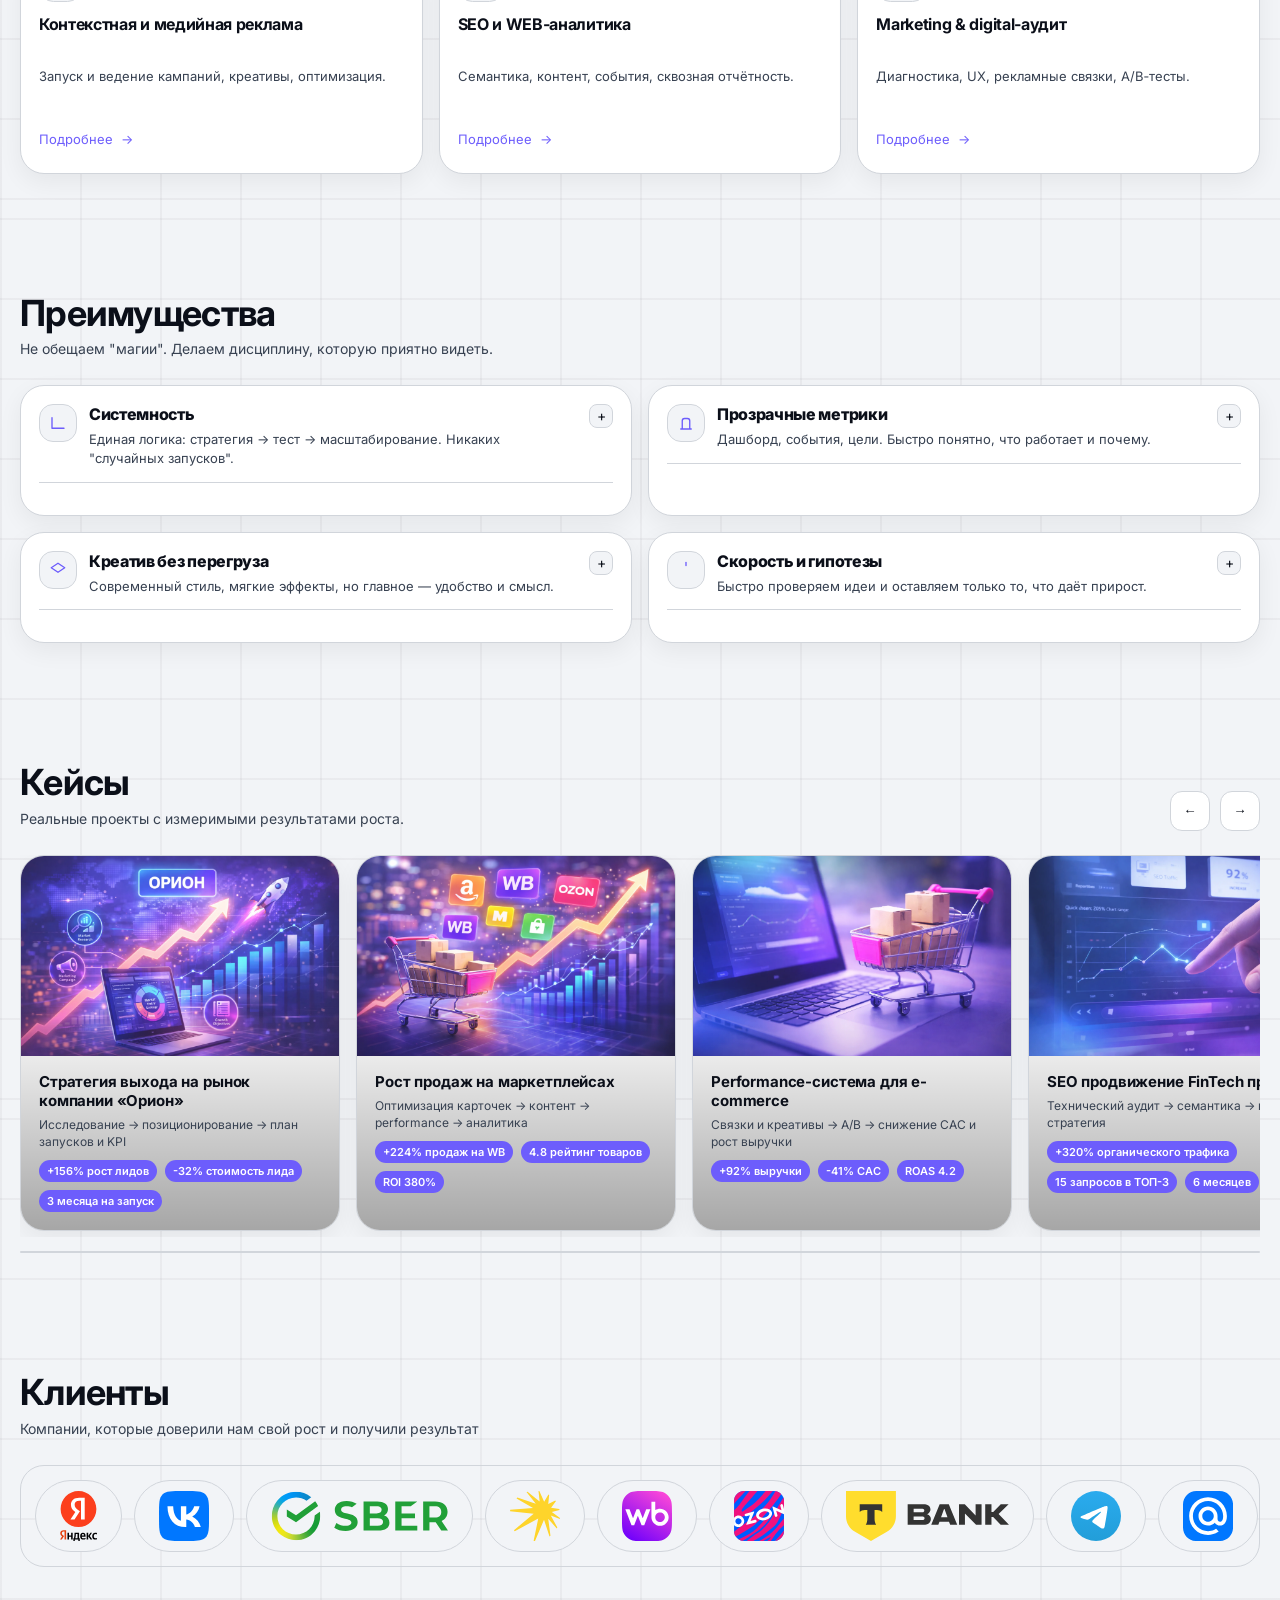
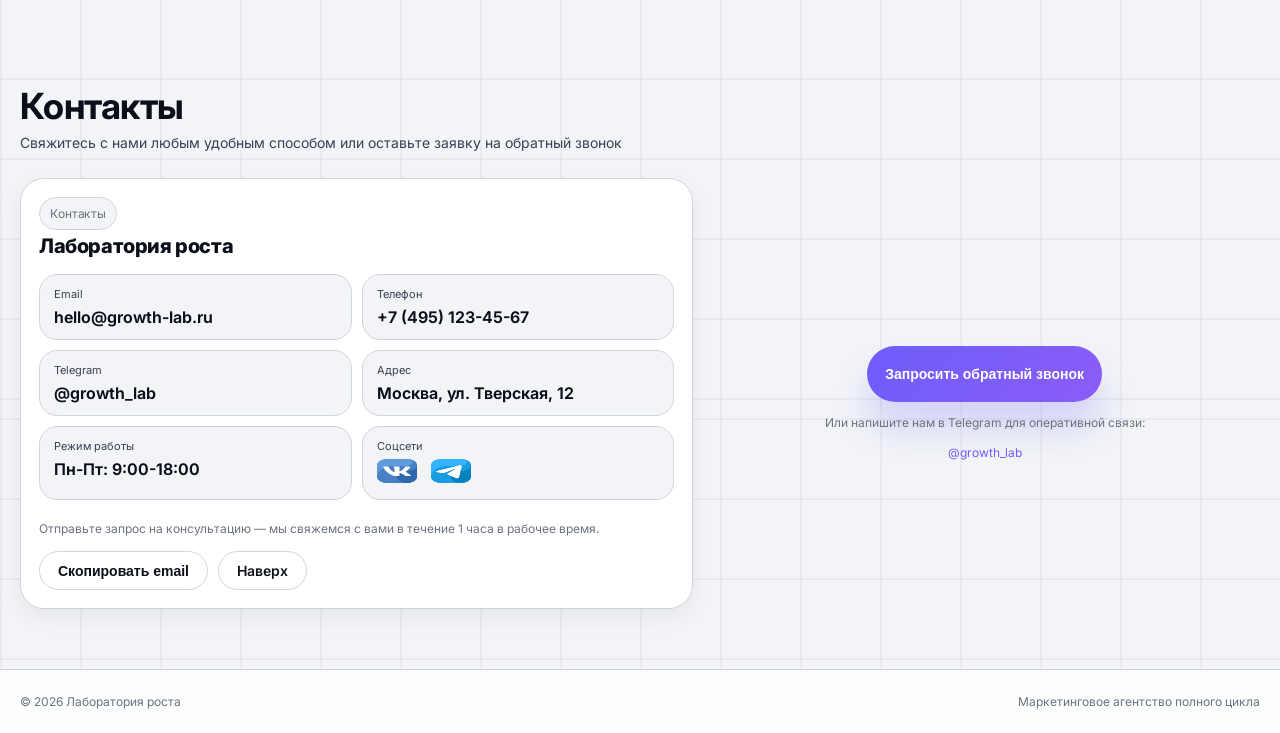
==== commit 153d671b: "I optimized the website for different devices to ensure the fastest possible loading time" ====
--- a/index.html
+++ b/index.html
@@ -1,1271 +1,636 @@
 <!DOCTYPE html>
 <html lang="ru">
-  <head>
-    <meta charset="utf-8" />
-    <meta name="viewport" content="width=device-width,initial-scale=1" />
-    <script>
-      document.documentElement.classList.add("has-js");
-    </script>
+<head>
+    <meta charset="utf-8">
+    <meta name="viewport" content="width=device-width,initial-scale=1">
+    <meta name="color-scheme" content="light dark">
+    <script>document.documentElement.classList.add("has-js")</script>
     <title>Лаборатория роста — маркетинговые стратегии и performance</title>
-    <meta
-      name="description"
-      content="Маркетинговое агентство. Стратегии, выход на рынок, рост продаж на маркетплейсах, реклама, SEO и аналитика, digital‑аудит."
-    />
-
-    <link rel="preconnect" href="https://fonts.googleapis.com" />
-    <link rel="preconnect" href="https://fonts.gstatic.com" crossorigin />
-    <link
-      href="https://fonts.googleapis.com/css2?family=Manrope:wght@300;400;500;600;700;800&family=Inter:wght@300;400;500;600;700&display=swap"
-      rel="stylesheet"
-    />
-    <link rel="stylesheet" href="style.css" />
-  </head>
-
-  <body>
+    <meta name="description" content="Маркетинговое агентство. Стратегии, выход на рынок, рост продаж на маркетплейсах, реклама, SEO и аналитика, digital‑аудит.">
+    <link rel="preconnect" href="https://fonts.googleapis.com">
+    <link rel="preconnect" href="https://fonts.gstatic.com" crossorigin>
+    <link href="https://fonts.googleapis.com/css2?family=Manrope:wght@300;400;500;600;700;800&family=Inter:wght@300;400;500;600;700&display=swap" rel="stylesheet">
+    <link rel="stylesheet" href="style.css">
+</head>
+<body>
     <div class="site-preloader" id="site-preloader" aria-hidden="true">
-      <div class="spl-bg" aria-hidden="true"></div>
-      <div class="spl-scanlines" aria-hidden="true"></div>
-      <div class="spl-inner">
-        <div class="spl-title" data-text="ЛАБОРАТОРИЯ РОСТА">
-          ЛАБОРАТОРИЯ РОСТА
+        <div class="spl-bg" aria-hidden="true"></div>
+        <div class="spl-scanlines" aria-hidden="true"></div>
+        <div class="spl-inner">
+            <div class="spl-title" data-text="ЛАБОРАТОРИЯ РОСТА">ЛАБОРАТОРИЯ РОСТА</div>
+            <div class="spl-sub">marketing / strategy / growth</div>
+            <div class="spl-bar" role="presentation" aria-hidden="true"><span class="spl-bar-fill"></span></div>
         </div>
-        <div class="spl-sub">marketing / strategy / growth</div>
-        <div class="spl-bar" role="presentation" aria-hidden="true">
-          <span class="spl-bar-fill"></span>
-        </div>
-      </div>
-      <div class="spl-noise" aria-hidden="true"></div>
+        <div class="spl-noise" aria-hidden="true"></div>
     </div>
-
     <div class="progress" id="progress"></div>
     <div class="bg-blobs" aria-hidden="true">
-      <div class="blob b1"></div>
-      <div class="blob b2"></div>
-      <div class="blob b3"></div>
-      <div class="grain"></div>
+        <div class="blob b1"></div>
+        <div class="blob b2"></div>
+        <div class="blob b3"></div>
+        <div class="grain"></div>
     </div>
-
     <header class="hdr" id="hdr">
-      <div class="container">
-        <div class="nav">
-          <a class="brand" href="#top" aria-label="Лаборатория роста">
-            <div class="logo-wrapper">
-              <img
-                src="./img/logo-light.svg"
-                alt="Лаборатория роста"
-                class="brand-mark logo-light"
-              />
-              <img
-                src="./img/logo-dark.svg"
-                alt="Лаборатория роста"
-                class="brand-mark logo-dark"
-              />
-            </div>
-            <div class="brand-txt">
-              <em>стратегия • performance • аналитика</em>
-            </div>
-          </a>
-
-          <nav class="links" aria-label="Навигация">
-            <a href="#about">О нас</a>
-            <a href="#services">Услуги</a>
-            <a href="#benefits">Преимущества</a>
-            <a href="#cases">Кейсы</a>
-            <a href="#clients">Клиенты</a>
-            <a href="#contacts">Контакты</a>
-          </nav>
-
-          <div class="cta">
-            <button
-              class="btn theme-toggle magnetic"
-              id="themeToggle"
-              type="button"
-              aria-label="Переключить тему"
-            >
-              <svg
-                class="theme-icon sun"
-                width="16"
-                height="16"
-                viewBox="0 0 24 24"
-                fill="none"
-              >
-                <path
-                  d="M12 2v2M12 20v2M4 12H2M22 12h-2M5.6 5.6l1.4-1.4M17.8 17.8l1.4-1.4M18.4 5.6l-1.4-1.4M6.2 17.8l-1.4-1.4M12 7a5 5 0 1 0 0 10 5 5 0 0 0 0-10z"
-                  stroke="currentColor"
-                  stroke-width="1.8"
-                  stroke-linecap="round"
-                />
-              </svg>
-              <svg
-                class="theme-icon moon"
-                width="16"
-                height="16"
-                viewBox="0 0 24 24"
-                fill="none"
-              >
-                <path
-                  d="M12 3a6 6 0 0 0 9 9 9 9 0 1 1-9-9z"
-                  stroke="currentColor"
-                  stroke-width="1.8"
-                  stroke-linecap="round"
-                />
-              </svg>
-            </button>
-
-            <button class="btn primary magnetic" id="openBrief" type="button">
-              Обсудить проект
-            </button>
-          </div>
-
-          <div class="burger" aria-label="Меню">
-            <button
-              id="burgerBtn"
-              aria-controls="mobileMenu"
-              aria-expanded="false"
-              title="Меню"
-            >
-              <svg width="20" height="20" viewBox="0 0 24 24" fill="none">
-                <path
-                  d="M4 7h16M4 12h16M4 17h16"
-                  stroke="currentColor"
-                  stroke-width="2"
-                  stroke-linecap="round"
-                />
-              </svg>
-            </button>
-          </div>
+        <div class="container">
+            <div class="nav">
+                <a class="brand" href="#top" aria-label="Лаборатория роста">
+                    <div class="logo-wrapper">
+                        <img src="./img/logo-light.svg" alt="Лаборатория роста" class="brand-mark logo-light" >
+                        <img src="./img/logo-dark.svg" alt="Лаборатория роста" class="brand-mark logo-dark" >
+                    </div>
+                    <div class="brand-txt"><em>стратегия • performance • аналитика</em></div>
+                </a>
+                <nav class="links" aria-label="Навигация">
+                    <a href="#about">О нас</a>
+                    <a href="#services">Услуги</a>
+                    <a href="#benefits">Преимущества</a>
+                    <a href="#cases">Кейсы</a>
+                    <a href="#clients">Клиенты</a>
+                    <a href="#contacts">Контакты</a>
+                </nav>
+                <div class="cta">
+                    <button class="btn theme-toggle magnetic" id="themeToggle" type="button" aria-label="Переключить тему">
+                        <svg class="theme-icon sun" width="16" height="16" viewBox="0 0 24 24" fill="none" aria-hidden="true">
+                            <path d="M12 2v2M12 20v2M4 12H2M22 12h-2M5.6 5.6l1.4-1.4M17.8 17.8l1.4-1.4M18.4 5.6l-1.4-1.4M6.2 17.8l-1.4-1.4M12 7a5 5 0 1 0 0 10 5 5 0 0 0 0-10z" stroke="currentColor" stroke-width="1.8" stroke-linecap="round">
+                        </svg>
+                        <svg class="theme-icon moon" width="16" height="16" viewBox="0 0 24 24" fill="none" aria-hidden="true">
+                            <path d="M12 3a6 6 0 0 0 9 9 9 9 0 1 1-9-9z" stroke="currentColor" stroke-width="1.8" stroke-linecap="round">
+                        </svg>
+                    </button>
+                    <button class="btn primary magnetic" id="openBrief" type="button">Обсудить проект</button>
+                </div>
+                <div class="burger" aria-label="Меню">
+                    <button id="burgerBtn" aria-controls="mobileMenu" aria-expanded="false" title="Меню">
+                        <svg width="20" height="20" viewBox="0 0 24 24" fill="none" aria-hidden="true">
+                            <path d="M4 7h16M4 12h16M4 17h16" stroke="currentColor" stroke-width="2" stroke-linecap="round">
+                        </svg>
+                    </button>
+                </div>
+            </div>
+            <div class="mobile" id="mobileMenu" hidden>
+                <div class="divider"></div>
+                <div class="row">
+                    <a class="mLink" href="#about">О нас</a>
+                    <a class="mLink" href="#services">Услуги</a>
+                    <a class="mLink" href="#benefits">Преимущества</a>
+                    <a class="mLink" href="#cases">Кейсы</a>
+                    <a class="mLink" href="#clients">Клиенты</a>
+                    <a class="mLink" href="#contacts">Контакты</a>
+                    <button class="btn theme-toggle magnetic" id="themeToggleMobile" type="button" aria-label="Переключить тему">
+                        <svg class="theme-icon sun" width="16" height="16" viewBox="0 0 24 24" fill="none" aria-hidden="true">
+                            <path d="M12 2v2M12 20v2M4 12H2M22 12h-2M5.6 5.6l1.4-1.4M17.8 17.8l1.4-1.4M18.4 5.6l-1.4-1.4M6.2 17.8l-1.4-1.4M12 7a5 5 0 1 0 0 10 5 5 0 0 0 0-10z" stroke="currentColor" stroke-width="1.8" stroke-linecap="round">
+                        </svg>
+                        <svg class="theme-icon moon" width="16" height="16" viewBox="0 0 24 24" fill="none" aria-hidden="true">
+                            <path d="M12 3a6 6 0 0 0 9 9 9 9 0 1 1-9-9z" stroke="currentColor" stroke-width="1.8" stroke-linecap="round">
+                        </svg>
+                        Сменить тему
+                    </button>
+                    <button class="btn primary magnetic" id="openBriefMobile" type="button">Обсудить</button>
+                </div>
+            </div>
         </div>
-
-        <div class="mobile" id="mobileMenu" hidden>
-          <div class="divider"></div>
-          <div class="row">
-            <a class="mLink" href="#about">О нас</a>
-            <a class="mLink" href="#services">Услуги</a>
-            <a class="mLink" href="#benefits">Преимущества</a>
-            <a class="mLink" href="#cases">Кейсы</a>
-            <a class="mLink" href="#clients">Клиенты</a>
-            <a class="mLink" href="#contacts">Контакты</a>
-            <button
-              class="btn theme-toggle magnetic"
-              id="themeToggleMobile"
-              type="button"
-            >
-              <svg
-                class="theme-icon sun"
-                width="16"
-                height="16"
-                viewBox="0 0 24 24"
-                fill="none"
-              >
-                <path
-                  d="M12 2v2M12 20v2M4 12H2M22 12h-2M5.6 5.6l1.4-1.4M17.8 17.8l1.4-1.4M18.4 5.6l-1.4-1.4M6.2 17.8l-1.4-1.4M12 7a5 5 0 1 0 0 10 5 5 0 0 0 0-10z"
-                  stroke="currentColor"
-                  stroke-width="1.8"
-                  stroke-linecap="round"
-                />
-              </svg>
-              <svg
-                class="theme-icon moon"
-                width="16"
-                height="16"
-                viewBox="0 0 24 24"
-                fill="none"
-              >
-                <path
-                  d="M12 3a6 6 0 0 0 9 9 9 9 0 1 1-9-9z"
-                  stroke="currentColor"
-                  stroke-width="1.8"
-                  stroke-linecap="round"
-                />
-              </svg>
-              Сменить тему
-            </button>
-            <button
-              class="btn primary magnetic"
-              id="openBriefMobile"
-              type="button"
-            >
-              Обсудить
-            </button>
-          </div>
+    </header>
+    <main class="container" id="top">
+        <section class="hero">
+            <div class="hero-grid">
+                <div class="hero-copy reveal">
+                    <div class="kicker"><span class="kdot" aria-hidden="true"></span>digital‑агентство про рост, а не «шум»</div>
+                    <h1>Рост, который видно<br><span class="grad">в цифрах</span> — и в интерфейсе.</h1>
+                    <p class="lead">Мы находим точки роста, собираем систему маркетинга под нишу и масштабируем продажи: от стратегии и упаковки до performance‑каналов, SEO и сквозной аналитики.</p>
+                    <div class="hero-actions">
+                        <button class="btn primary magnetic" id="heroCta" type="button">Обсудить задачу</button>
+                        <a class="btn magnetic" href="#services">Смотреть услуги</a>
+                    </div>
+                    <div class="pill-row" aria-label="Коротко о подходе">
+                        <span class="pill">Стратегия → гипотезы → запуск</span>
+                        <span class="pill">BI‑метрики и прозрачность</span>
+                        <span class="pill">Креатив без перегруза</span>
+                    </div>
+                </div>
+                <div class="hero-visual reveal" aria-label="Интерактивный график роста">
+                    <div class="hero-visual-bg" aria-hidden="true"></div>
+                    <div class="chart-wrap naked" id="chartWrap">
+                        <div class="chart-head">
+                            <div class="mini">Интерактивный график роста</div>
+                            <div class="legend" aria-label="Легенда">
+                                <div class="tag" data-series="revenue"><span class="swatch"></span>Выручка</div>
+                                <div class="tag" data-series="leads"><span class="swatch alt"></span>Лиды</div>
+                                <div class="tag" data-series="roi"><span class="swatch roi"></span>ROI</div>
+                            </div>
+                        </div>
+                        <div class="chart-kpi" aria-hidden="true">
+                            <div class="kpi-num" id="kpiNum">+92%</div>
+                            <div class="kpi-label" id="kpiLabel">Выручка • Мес 6</div>
+                        </div>
+                        <div class="chart-hint"><span class="hint-dot" aria-hidden="true"></span>Наведи или проведи по графику — подсказка «прилипает» к линии</div>
+                        <div class="chart-stage" id="chartStage">
+                            <svg class="chart" id="chart" viewBox="0 0 720 260" preserveAspectRatio="none" aria-label="График роста">
+                                <defs>
+                                    <linearGradient id="gradLine" x1="0" x2="1" y1="0" y2="0">
+                                        <stop offset="0%" stop-color="var(--a1)">
+                                        <stop offset="55%" stop-color="var(--a2)">
+                                        <stop offset="100%" stop-color="var(--a3)">
+                                    </linearGradient>
+                                    <linearGradient id="gradArea" x1="0" x2="0" y1="0" y2="1">
+                                        <stop offset="0%" stop-color="rgba(112, 80, 255, .20)">
+                                        <stop offset="100%" stop-color="rgba(112, 80, 255, 0)">
+                                    </linearGradient>
+                                    <filter id="softGlow" x="-40%" y="-40%" width="180%" height="180%">
+                                        <feGaussianBlur stdDeviation="6" result="blur">
+                                        <feColorMatrix type="matrix" values="1 0 0 0 0 0 1 0 0 0 0 0 1 0 0 0 0 0 .6 0">
+                                        <feMerge>
+                                            <feMergeNode in="blur">
+                                            <feMergeNode in="SourceGraphic">
+                                        </feMerge>
+                                    </filter>
+                                </defs>
+                                <g class="grid" id="grid"></g>
+                                <path class="area" id="area" d=""></path>
+                                <path class="line" id="line" d=""></path>
+                                <g id="points"></g>
+                                <g id="cursor">
+                                    <line class="cross" id="crossV" x1="0" x2="0" y1="0" y2="0"></line>
+                                    <circle class="glowdot" id="glowDot" r="6"></circle>
+                                </g>
+                            </svg>
+                            <div class="tooltip" id="tooltip" role="status" aria-live="polite">
+                                <b id="ttTitle">Этап</b>
+                                <span class="t2" id="ttText">Подсказка</span>
+                            </div>
+                        </div>
+                    </div>
+                    <div class="stat-floats" aria-hidden="true">
+                        <div class="stat-float cut2"><b>6 направлений</b><span>стратегия • performance • SEO • аналитика</span></div>
+                        <div class="stat-float cut3"><b>Дизайн‑ориентированный подход</b><span>не «сеткой», а композиционно — как в премиум‑агентствах</span></div>
+                    </div>
+                </div>
+            </div>
+        </section>
+        <section id="about">
+            <div class="section-head reveal">
+                <div>
+                    <h2>О нас</h2>
+                    <p class="sub">Мы проектируем маркетинг как продукт: понятная система + красивый интерфейс + цифры.</p>
+                </div>
+            </div>
+            <div class="grid about-grid">
+                <article class="card about-card">
+                    <div class="card-inner">
+                        <b class="card-title">Что вы получите</b>
+                        <p class="sub">Чёткий план роста: где взять спрос, как упаковать предложение, какие каналы запускать и как измерять результат. Мы не "накидываем идей" — мы проектируем систему.</p>
+                        <div class="pill-row" style="margin-top: 14px">
+                            <span class="pill">Исследование и стратегия</span>
+                            <span class="pill">Запуск performance</span>
+                            <span class="pill">SEO и контент</span>
+                            <span class="pill">BI / сквозная аналитика</span>
+                        </div>
+                    </div>
+                </article>
+                <article class="card about-card">
+                    <div class="card-inner">
+                        <b class="card-title">Как работаем</b>
+                        <div class="kv">
+                            <div>
+                                <svg width="18" height="18" viewBox="0 0 24 24" fill="none" aria-hidden="true">
+                                    <path d="M12 2l3 7h7l-5.6 4.1 2.1 7-6.5-4.5L5.6 20l2.1-7L2 9h7l3-7z" stroke="currentColor" stroke-width="1.8" stroke-linejoin="round">
+                                </svg>
+                                <span>Сначала — диагностика и цели. Потом — гипотезы и план запусков.</span>
+                            </div>
+                            <div>
+                                <svg width="18" height="18" viewBox="0 0 24 24" fill="none" aria-hidden="true">
+                                    <path d="M4 19V5m0 14h16" stroke="currentColor" stroke-width="1.8" stroke-linecap="round">
+                                    <path d="M7 15l4-4 3 3 6-7" stroke="currentColor" stroke-width="1.8" stroke-linecap="round" stroke-linejoin="round">
+                                </svg>
+                                <span>Каждую неделю — измеряем, улучшаем, масштабируем.</span>
+                            </div>
+                            <div>
+                                <svg width="18" height="18" viewBox="0 0 24 24" fill="none" aria-hidden="true">
+                                    <path d="M12 22a9 9 0 1 0-9-9" stroke="currentColor" stroke-width="1.8" stroke-linecap="round">
+                                    <path d="M3 13l3-3 3 3" stroke="currentColor" stroke-width="1.8" stroke-linecap="round" stroke-linejoin="round">
+                                </svg>
+                                <span>Прозрачность: отчёты понятным языком + цифры.</span>
+                            </div>
+                        </div>
+                    </div>
+                </article>
+                <article class="card about-card">
+                    <div class="card-inner">
+                        <b class="card-title">Упакуем рост как историю</b>
+                        <p>Делаем «вау»‑подачу без агрессивной лидогенерации: чисто, дорого, внятно.</p>
+                        <div class="callout-row">
+                            <span class="chip">UX</span>
+                            <span class="chip">Метрики</span>
+                            <span class="chip">Композиция</span>
+                            <span class="chip">Анимации</span>
+                        </div>
+                    </div>
+                </article>
+            </div>
+        </section>
+        <section id="services">
+            <div class="section-head reveal">
+                <div>
+                    <h2>Услуги</h2>
+                    <p class="sub">Шесть направлений — как набор модулей. Можно запускать точечно или собрать систему целиком.</p>
+                </div>
+                <a class="btn magnetic" href="#contacts">Связаться</a>
+            </div>
+            <div class="grid services reveal">
+                <article class="svc">
+                    <div class="in">
+                        <div class="top"><span class="svc-tag">Strategy</span></div>
+                        <h3>Подбор маркетинговых стратегий</h3>
+                        <p>Стратегия, оффер, KPI, план запусков.</p>
+                        <div class="more" data-details="Разрабатываем комплексную маркетинговую стратегию, которая учитывает особенности вашего бизнеса и рынка. Определяем ключевые точки роста, формируем уникальное торговое предложение и устанавливаем измеримые KPI.">Подробнее <span aria-hidden="true">→</span></div>
+                    </div>
+                </article>
+                <article class="svc">
+                    <div class="in">
+                        <div class="top"><span class="svc-tag">Research</span></div>
+                        <h3>Выход на рынок и исследования</h3>
+                        <p>Поиск точек роста, гипотез, позиционирование.</p>
+                        <div class="more" data-details="Проводим глубокий анализ рынка, конкурентов и целевой аудитории. Выявляем тренды и формируем гипотезы для тестирования. Помогаем с правильным позиционированием и выстраиванием коммуникации.">Подробнее <span aria-hidden="true">→</span></div>
+                    </div>
+                </article>
+                <article class="svc">
+                    <div class="in">
+                        <div class="top"><span class="svc-tag">Marketplace</span></div>
+                        <h3>Рост продаж на маркетплейсах</h3>
+                        <p>Performance‑кампании, контент и оптимизация карточек.</p>
+                        <div class="more" data-details="Оптимизируем карточки товаров, создаем продающий контент, настраиваем и ведем рекламные кампании на маркетплейсах. Работаем над улучшением видимости и конверсии.">Подробнее <span aria-hidden="true">→</span></div>
+                    </div>
+                </article>
+                <article class="svc">
+                    <div class="in">
+                        <div class="top"><span class="svc-tag">Ads</span></div>
+                        <h3>Контекстная и медийная реклама</h3>
+                        <p>Запуск и ведение кампаний, креативы, оптимизация.</p>
+                        <div class="more" data-details="Создаем и запускаем рекламные кампании в Яндекс.Директ, Google Ads и социальных сетях. Разрабатываем креативы, оптимизируем ставки и бюджет для достижения максимальной эффективности.">Подробнее <span aria-hidden="true">→</span></div>
+                    </div>
+                </article>
+                <article class="svc">
+                    <div class="in">
+                        <div class="top"><span class="svc-tag">SEO</span></div>
+                        <h3>SEO и WEB‑аналитика</h3>
+                        <p>Семантика, контент, события, сквозная отчётность.</p>
+                        <div class="more" data-details="Проводим аудит сайта, подбираем семантическое ядро, оптимизируем контент и техническую составляющую. Настраиваем сквозную аналитику для отслеживания эффективности.">Подробнее <span aria-hidden="true">→</span></div>
+                    </div>
+                </article>
+                <article class="svc">
+                    <div class="in">
+                        <div class="top"><span class="svc-tag">Audit</span></div>
+                        <h3>Marketing &amp; digital‑аудит</h3>
+                        <p>Диагностика, UX, рекламные связки, A/B‑тесты.</p>
+                        <div class="more" data-details="Анализируем текущую маркетинговую активность, выявляем слабые места и точки роста. Проводим UX-аудит, тестируем гипотезы и предлагаем решения для улучшения результатов.">Подробнее <span aria-hidden="true">→</span></div>
+                    </div>
+                </article>
+            </div>
+        </section>
+        <section id="benefits">
+            <div class="section-head reveal">
+                <div>
+                    <h2>Преимущества</h2>
+                    <p class="sub">Не обещаем "магии". Делаем дисциплину, которую приятно видеть.</p>
+                </div>
+            </div>
+            <div class="benefits reveal">
+                <article class="benefit expandable">
+                    <div class="benefit-header">
+                        <div class="bicon" aria-hidden="true">
+                            <svg width="18" height="18" viewBox="0 0 24 24" fill="none">
+                                <path d="M4 19V5m0 14h16" stroke="currentColor" stroke-width="1.8" stroke-linecap="round">
+                                <path d="M7 15l4-4 3 3 6-7" stroke="currentColor" stroke-width="1.8" stroke-linecap="round" stroke-linejoin="round">
+                            </svg>
+                        </div>
+                        <div class="btxt">
+                            <b>Системность</b>
+                            <span>Единая логика: стратегия → тест → масштабирование. Никаких "случайных запусков".</span>
+                        </div>
+                        <div class="expand-icon">+</div>
+                    </div>
+                    <div class="benefit-details">
+                        <p>Мы выстраиваем маркетинг как единую систему, где каждый элемент логически связан с другим. Начинаем с глубокого анализа и стратегии, тестируем гипотезы на реальных данных, и только потом масштабируем успешные решения. Это исключает хаотичные траты бюджета и обеспечивает предсказуемый результат.</p>
+                    </div>
+                </article>
+                <article class="benefit expandable">
+                    <div class="benefit-header">
+                        <div class="bicon" aria-hidden="true">
+                            <svg width="18" height="18" viewBox="0 0 24 24" fill="none">
+                                <path d="M5 20h14M7 20V9a3 3 0 0 1 3-3h4a3 3 0 0 1 3 3v11" stroke="currentColor" stroke-width="1.8" stroke-linecap="round">
+                                <path d="M9.5 12h5M9.5 15h5" stroke="currentColor" stroke-width="1.8" stroke-linecap="round">
+                            </svg>
+                        </div>
+                        <div class="btxt">
+                            <b>Прозрачные метрики</b>
+                            <span>Дашборд, события, цели. Быстро понятно, что работает и почему.</span>
+                        </div>
+                        <div class="expand-icon">+</div>
+                    </div>
+                    <div class="benefit-details">
+                        <p>Вы получаете доступ к интерактивным дашбордам с ключевыми метриками в реальном времени. Мы настраиваем сквозную аналитику, отслеживаем каждое событие и конверсию. Все отчеты понятны даже нетехническим специалистам — вы всегда видите, куда идет бюджет и какой он приносит результат.</p>
+                    </div>
+                </article>
+                <article class="benefit expandable">
+                    <div class="benefit-header">
+                        <div class="bicon" aria-hidden="true">
+                            <svg width="18" height="18" viewBox="0 0 24 24" fill="none">
+                                <path d="M12 3l9 6-9 6-9-6 9-6z" stroke="currentColor" stroke-width="1.8" stroke-linejoin="round">
+                                <path d="M3 15l9 6 9-6" stroke="currentColor" stroke-width="1.8" stroke-linejoin="round">
+                            </svg>
+                        </div>
+                        <div class="btxt">
+                            <b>Креатив без перегруза</b>
+                            <span>Современный стиль, мягкие эффекты, но главное — удобство и смысл.</span>
+                        </div>
+                        <div class="expand-icon">+</div>
+                    </div>
+                    <div class="benefit-details">
+                        <p>Наши дизайнеры создают креативы, которые не просто красивы, но и эффективны. Мы избегаем визуального перегруза, делая акцент на удобстве восприятия и смысловой нагрузке. Каждый элемент дизайна работает на достижение бизнес-целей и улучшение пользовательского опыта.</p>
+                    </div>
+                </article>
+                <article class="benefit expandable">
+                    <div class="benefit-header">
+                        <div class="bicon" aria-hidden="true">
+                            <svg width="18" height="18" viewBox="0 0 24 24" fill="none">
+                                <path d="M12 2v4" stroke="currentColor" stroke-width="1.8" stroke-linecap="round">
+                                <path d="M12 18v4" stroke="currentColor" stroke-width="1.8" stroke-linecap="round">
+                                <path d="M4 12H2" stroke="currentColor" stroke-width="1.8" stroke-linecap="round">
+                                <path d="M22 12h-2" stroke="currentColor" stroke-width="1.8" stroke-linecap="round">
+                                <path d="M6.2 6.2l-1.4-1.4" stroke="currentColor" stroke-width="1.8" stroke-linecap="round">
+                                <path d="M19.2 19.2l-1.4-1.4" stroke="currentColor" stroke-width="1.8" stroke-linecap="round">
+                                <path d="M17.8 6.2l1.4-1.4" stroke="currentColor" stroke-width="1.8" stroke-linecap="round">
+                                <path d="M4.8 19.2l1.4-1.4" stroke="currentColor" stroke-width="1.8" stroke-linecap="round">
+                                <path d="M12 7a5 5 0 1 0 0 10 5 5 0 0 0 0-10z" stroke="currentColor" stroke-width="1.8">
+                            </svg>
+                        </div>
+                        <div class="btxt">
+                            <b>Скорость и гипотезы</b>
+                            <span>Быстро проверяем идеи и оставляем только то, что даёт прирост.</span>
+                        </div>
+                        <div class="expand-icon">+</div>
+                    </div>
+                    <div class="benefit-details">
+                        <p>Мы работаем по методологии быстрого тестирования гипотез. Вместо долгих обсуждений — быстрые эксперименты с четкими метриками успеха. Это позволяет быстро находить рабочие решения и отсеивать неэффективные подходы, экономя ваше время и бюджет.</p>
+                    </div>
+                </article>
+            </div>
+        </section>
+        <section id="cases">
+            <div class="section-head reveal">
+                <div>
+                    <h2>Кейсы</h2>
+                    <p class="sub">Реальные проекты с измеримыми результатами роста.</p>
+                </div>
+                <div class="slider-ctl">
+                    <button class="iconbtn magnetic" id="casesPrev" aria-label="Предыдущий кейс" type="button">←</button>
+                    <button class="iconbtn magnetic" id="casesNext" aria-label="Следующий кейс" type="button">→</button>
+                </div>
+            </div>
+            <div class="cases-track reveal" id="casesTrack" aria-label="Слайдер кейсов">
+                <article class="case media">
+                    <div class="case-media ph1" aria-hidden="true"><img src="./img/orion.webp" alt="" class="case-media-img" loading="lazy" width="400" height="300"></div>
+                    <div class="case-cap">
+                        <div class="case-title">Стратегия выхода на рынок компании «Орион»</div>
+                        <div class="case-sub">Исследование → позиционирование → план запусков и KPI</div>
+                        <div class="case-results">
+                            <span>+156% рост лидов</span>
+                            <span>-32% стоимость лида</span>
+                            <span>3 месяца на запуск</span>
+                        </div>
+                    </div>
+                </article>
+                <article class="case media">
+                    <div class="case-media ph2" aria-hidden="true"><img src="./img/market.webp" alt="" class="case-media-img" loading="lazy" width="400" height="300"></div>
+                    <div class="case-cap">
+                        <div class="case-title">Рост продаж на маркетплейсах</div>
+                        <div class="case-sub">Оптимизация карточек → контент → performance → аналитика</div>
+                        <div class="case-results">
+                            <span>+224% продаж на WB</span>
+                            <span>4.8 рейтинг товаров</span>
+                            <span>ROI 380%</span>
+                        </div>
+                    </div>
+                </article>
+                <article class="case media">
+                    <div class="case-media ph3" aria-hidden="true"><img src="./img/Performance.webp" alt="" class="case-media-img" loading="lazy" width="400" height="300"></div>
+                    <div class="case-cap">
+                        <div class="case-title">Performance-система для e-commerce</div>
+                        <div class="case-sub">Связки и креативы → A/B → снижение CAC и рост выручки</div>
+                        <div class="case-results">
+                            <span>+92% выручки</span>
+                            <span>-41% CAC</span>
+                            <span>ROAS 4.2</span>
+                        </div>
+                    </div>
+                </article>
+                <article class="case media">
+                    <div class="case-media ph1" aria-hidden="true"><img src="./img/FinTech.webp" alt="" class="case-media-img" loading="lazy" width="400" height="300"></div>
+                    <div class="case-cap">
+                        <div class="case-title">SEO продвижение FinTech проекта</div>
+                        <div class="case-sub">Технический аудит → семантика → контент-стратегия</div>
+                        <div class="case-results">
+                            <span>+320% органического трафика</span>
+                            <span>15 запросов в ТОП-3</span>
+                            <span>6 месяцев</span>
+                        </div>
+                    </div>
+                </article>
+                <article class="case media">
+                    <div class="case-media ph2" aria-hidden="true"><img src="./img/strateg.webp" alt="" class="case-media-img" loading="lazy" width="400" height="300"></div>
+                    <div class="case-cap">
+                        <div class="case-title">Rebranding и digital-стратегия</div>
+                        <div class="case-sub">Айдентика → сайт → рекламные каналы → аналитика</div>
+                        <div class="case-results">
+                            <span>Новая ЦА +35 лет</span>
+                            <span>+180% конверсий</span>
+                            <span>Узнаваемость +67%</span>
+                        </div>
+                    </div>
+                </article>
+                <article class="case media">
+                    <div class="case-media ph3" aria-hidden="true"><img src="./img/mobpr.webp" alt="" class="case-media-img" loading="lazy" width="400" height="300"></div>
+                    <div class="case-cap">
+                        <div class="case-title">Мобильное приложение: запуск и рост</div>
+                        <div class="case-sub">ASO → UA кампании → ретаргетинг → аналитика</div>
+                        <div class="case-results">
+                            <span>50K+ установок</span>
+                            <span>CPI -28%</span>
+                            <span>Retention 42% D7</span>
+                        </div>
+                    </div>
+                </article>
+            </div>
+            <div class="slider-progress" aria-hidden="true"><span id="casesProg"></span></div>
+        </section>
+        <section id="clients">
+            <div class="section-head reveal">
+                <div>
+                    <h2>Клиенты</h2>
+                    <p class="sub">Компании, которые доверили нам свой рост и получили результат</p>
+                </div>
+            </div>
+            <div class="marquee reveal" aria-label="Бегущая строка клиентов">
+                <div class="marquee-track">
+                    <div class="logo-pill"><img src="./img/yandex-logo-rus.svg" alt="Yandex" width="20" height="20" loading="lazy"></div>
+                    <div class="logo-pill"><img src="./img/vk-logo.svg" alt="VK" width="20" height="20" loading="lazy"></div>
+                    <div class="logo-pill"><img src="./img/sber-logo-eng (1).svg" alt="Сбер" width="20" height="20" loading="lazy"></div>
+                    <div class="logo-pill"><img src="./img/yandex-music-sign-logo.svg" alt="Яндекс Музыка" width="20" height="20" loading="lazy"></div>
+                    <div class="logo-pill"><img src="./img/wildberries-sign-logo.svg" alt="Wildberries" width="20" height="20" loading="lazy"></div>
+                    <div class="logo-pill"><img src="./img/ozon-icon-logo.svg" alt="OZON" width="20" height="20" loading="lazy"></div>
+                    <div class="logo-pill"><img src="./img/t-bank-logo-en.svg" alt="Тинькофф" width="20" height="20" loading="lazy"></div>
+                    <div class="logo-pill"><img src="./img/telegram-logo.svg" alt="Telegram" width="20" height="20" loading="lazy"></div>
+                    <div class="logo-pill"><img src="./img/mail-ru-sign-logo.svg" alt="Mail.ru Group" width="20" height="20" loading="lazy"></div>
+                    <div class="logo-pill"><img src="./img/2gis-logo.svg" alt="2ГИС" width="20" height="20" loading="lazy"></div>
+                    <div class="logo-pill"><img src="./img/avito-logo.svg" alt="Avito" width="20" height="20" loading="lazy"></div>
+                </div>
+            </div>
+        </section>
+        <section id="contacts">
+            <div class="section-head reveal">
+                <div>
+                    <h2>Контакты</h2>
+                    <p class="sub">Свяжитесь с нами любым удобным способом или оставьте заявку на обратный звонок</p>
+                </div>
+            </div>
+            <div class="contact reveal">
+                <div class="panel side">
+                    <div class="in">
+                        <div class="mini">Контакты</div>
+                        <div class="cc-title">Лаборатория роста</div>
+                        <div class="cc-grid">
+                            <div class="cc-item">
+                                <span class="cc-k">Email</span>
+                                <span class="cc-v" id="emailVal">hello@growth-lab.ru</span>
+                            </div>
+                            <div class="cc-item">
+                                <span class="cc-k">Телефон</span>
+                                <span class="cc-v">+7 (495) 123-45-67</span>
+                            </div>
+                            <div class="cc-item">
+                                <span class="cc-k">Telegram</span>
+                                <span class="cc-v">@growth_lab</span>
+                            </div>
+                            <div class="cc-item">
+                                <span class="cc-k">Адрес</span>
+                                <span class="cc-v">Москва, ул. Тверская, 12</span>
+                            </div>
+                            <div class="cc-item">
+                                <span class="cc-k">Режим работы</span>
+                                <span class="cc-v">Пн-Пт: 9:00-18:00</span>
+                            </div>
+                            <div class="cc-item">
+                                <span class="cc-k">Соцсети</span>
+                                <span class="cc-v">
+                                    <a href="#" style="color: var(--a1); margin-right: 10px"><img class="social-icon" src="./img/free-icon-vk-2111828.png" alt="VK" loading="lazy" width="24" height="24"></a>
+                                    <a href="#" style="color: var(--a1)"><img class="social-icon" src="./img/free-icon-telegram-739260.png" alt="Telegram" loading="lazy" width="24" height="24"></a>
+                                </span>
+                            </div>
+                        </div>
+                        <div class="cc-foot">
+                            <div class="hint">Отправьте запрос на консультацию — мы свяжемся с вами в течение 1 часа в рабочее время.</div>
+                            <div class="row">
+                                <button class="btn magnetic" id="copyEmail" type="button">Скопировать email</button>
+                                <a class="btn magnetic" href="#top">Наверх</a>
+                            </div>
+                        </div>
+                    </div>
+                </div>
+                <div class="hint" style="margin-top: 20px">
+                    <button class="btn primary magnetic full-width" id="openCallback" type="button">Запросить обратный звонок</button>
+                    <p>Или напишите нам в Telegram для оперативной связи:</p>
+                    <a href="https://t.me/growth_lab" style="color: var(--a1)">@growth_lab</a>
+                </div>
+            </div>
+        </section>
+    </main>
+    <footer>
+        <div class="container">
+            <div class="frow">
+                <div>© <span id="year"></span> Лаборатория роста</div>
+                <div>Маркетинговое агентство полного цикла</div>
+            </div>
         </div>
-      </div>
-    </header>
-
-    <main class="container" id="top">
-      <!-- HERO -->
-      <section class="hero">
-        <div class="hero-grid">
-          <div class="hero-copy reveal">
-            <div class="kicker">
-              <span class="kdot" aria-hidden="true"></span>
-              digital‑агентство про рост, а не «шум»
-            </div>
-
-            <h1>
-              Рост, который видно<br />
-              <span class="grad">в цифрах</span> — и в интерфейсе.
-            </h1>
-
-            <p class="lead">
-              Мы находим точки роста, собираем систему маркетинга под нишу и
-              масштабируем продажи: от стратегии и упаковки до
-              performance‑каналов, SEO и сквозной аналитики.
-            </p>
-
-            <div class="hero-actions">
-              <button class="btn primary magnetic" id="heroCta" type="button">
-                Обсудить задачу
-              </button>
-              <a class="btn magnetic" href="#services">Смотреть услуги</a>
-            </div>
-
-            <div class="pill-row" aria-label="Коротко о подходе">
-              <span class="pill">Стратегия → гипотезы → запуск</span>
-              <span class="pill">BI‑метрики и прозрачность</span>
-              <span class="pill">Креатив без перегруза</span>
-            </div>
-          </div>
-
-          <div
-            class="hero-visual reveal"
-            aria-label="Интерактивный график роста"
-          >
-            <div class="hero-visual-bg" aria-hidden="true"></div>
-
-            <div class="chart-wrap naked" id="chartWrap">
-              <div class="chart-head">
-                <div class="mini">Интерактивный график роста</div>
-                <div class="legend" aria-label="Легенда">
-                  <div class="tag" data-series="revenue">
-                    <span class="swatch"></span>Выручка
-                  </div>
-                  <div class="tag" data-series="leads">
-                    <span class="swatch alt"></span>Лиды
-                  </div>
-                  <div class="tag" data-series="roi">
-                    <span class="swatch roi"></span>ROI
-                  </div>
-                </div>
-              </div>
-
-              <div class="chart-kpi" aria-hidden="true">
-                <div class="kpi-num" id="kpiNum">+92%</div>
-                <div class="kpi-label" id="kpiLabel">Выручка • Мес 6</div>
-              </div>
-
-              <div class="chart-hint">
-                <span class="hint-dot" aria-hidden="true"></span>
-                Наведи или проведи по графику — подсказка «прилипает» к линии
-              </div>
-
-              <div class="chart-stage" id="chartStage">
-                <svg
-                  class="chart"
-                  id="chart"
-                  viewBox="0 0 720 260"
-                  preserveAspectRatio="none"
-                  aria-label="График роста"
-                >
-                  <defs>
-                    <linearGradient id="gradLine" x1="0" x2="1" y1="0" y2="0">
-                      <stop offset="0%" stop-color="var(--a1)" />
-                      <stop offset="55%" stop-color="var(--a2)" />
-                      <stop offset="100%" stop-color="var(--a3)" />
-                    </linearGradient>
-                    <linearGradient id="gradArea" x1="0" x2="0" y1="0" y2="1">
-                      <stop offset="0%" stop-color="rgba(112, 80, 255, .20)" />
-                      <stop offset="100%" stop-color="rgba(112, 80, 255, 0)" />
-                    </linearGradient>
-                    <filter
-                      id="softGlow"
-                      x="-40%"
-                      y="-40%"
-                      width="180%"
-                      height="180%"
-                    >
-                      <feGaussianBlur stdDeviation="6" result="blur" />
-                      <feColorMatrix
-                        type="matrix"
-                        values="
-                      1 0 0 0 0
-                      0 1 0 0 0
-                      0 0 1 0 0
-                      0 0 0 .6 0"
-                      />
-                      <feMerge>
-                        <feMergeNode in="blur" />
-                        <feMergeNode in="SourceGraphic" />
-                      </feMerge>
-                    </filter>
-                  </defs>
-
-                  <g class="grid" id="grid"></g>
-                  <path class="area" id="area" d=""></path>
-                  <path class="line" id="line" d=""></path>
-                  <g id="points"></g>
-                  <g id="cursor">
-                    <line
-                      class="cross"
-                      id="crossV"
-                      x1="0"
-                      x2="0"
-                      y1="0"
-                      y2="0"
-                    ></line>
-                    <circle class="glowdot" id="glowDot" r="6"></circle>
-                  </g>
-                </svg>
-
-                <div
-                  class="tooltip"
-                  id="tooltip"
-                  role="status"
-                  aria-live="polite"
-                >
-                  <b id="ttTitle">Этап</b>
-                  <span class="t2" id="ttText">Подсказка</span>
-                </div>
-              </div>
-            </div>
-
-            <div class="stat-floats" aria-hidden="true">
-              <div class="stat-float cut2">
-                <b>6 направлений</b>
-                <span>стратегия • performance • SEO • аналитика</span>
-              </div>
-              <div class="stat-float cut3">
-                <b>Дизайн‑ориентированный подход</b>
-                <span
-                  >не «сеткой», а композиционно — как в премиум‑агентствах</span
-                >
-              </div>
-            </div>
-          </div>
+    </footer>
+    <div class="modal" id="briefModal" role="dialog" aria-label="Бриф" aria-hidden="true">
+        <div class="box">
+            <div class="top">
+                <div>
+                    <b>Быстрый бриф (2 минуты)</b>
+                    <div class="mmeta">Заполни — и вернёмся с предложением по шагам.</div>
+                </div>
+                <button class="x magnetic" data-close="briefModal" aria-label="Закрыть" type="button">
+                    <svg width="18" height="18" viewBox="0 0 24 24" fill="none" aria-hidden="true">
+                        <path d="M6 6l12 12M18 6L6 18" stroke="currentColor" stroke-width="2" stroke-linecap="round">
+                    </svg>
+                </button>
+            </div>
+            <div class="body">
+                <form id="briefForm">
+                    <div class="field">
+                        <label>Ниша / продукт</label>
+                        <input name="niche" placeholder="Например: b2b сервис / ecommerce / образование" required>
+                    </div>
+                    <div class="field">
+                        <label>Цель на ближайшие 2–3 месяца</label>
+                        <input name="goal" placeholder="Рост продаж / лидов / выход на рынок" required>
+                    </div>
+                    <div class="field">
+                        <label>Что уже пробовали</label>
+                        <textarea name="tried" placeholder="Каналы, бюджеты, результаты"></textarea>
+                    </div>
+                    <button class="btn primary magnetic" type="submit">Отправить бриф</button>
+                    <div class="hint">Демо‑форма: ничего не отправляет — просто подтверждение.</div>
+                </form>
+            </div>
         </div>
-      </section>
-
-      <!-- ABOUT -->
-      <section id="about">
-        <div class="section-head reveal">
-          <div>
-            <h2>О нас</h2>
-            <p class="sub">
-              Мы проектируем маркетинг как продукт: понятная система + красивый
-              интерфейс + цифры.
-            </p>
-          </div>
+    </div>
+    <div class="modal" id="callbackModal" role="dialog" aria-label="Запрос обратного звонка" aria-hidden="true">
+        <div class="box compact">
+            <div class="top">
+                <div>
+                    <b>Запрос обратного звонка</b>
+                    <div class="mmeta">Оставьте контакт — мы перезвоним и уточним задачу.</div>
+                </div>
+                <button class="x magnetic" data-close="callbackModal" aria-label="Закрыть" type="button">
+                    <svg width="18" height="18" viewBox="0 0 24 24" fill="none" aria-hidden="true">
+                        <path d="M6 6l12 12M18 6L6 18" stroke="currentColor" stroke-width="2" stroke-linecap="round">
+                    </svg>
+                </button>
+            </div>
+            <div class="body">
+                <form id="callbackForm">
+                    <div class="field">
+                        <label>Имя <span class="required">*</span></label>
+                        <input name="name" placeholder="Как к вам обращаться" autocomplete="name" required>
+                    </div>
+                    <div class="field">
+                        <label>Телефон <span class="required">*</span></label>
+                        <input name="phone" placeholder="+7 (___) ___-__-__" autocomplete="tel" required>
+                    </div>
+                    <div class="field">
+                        <label>Telegram (опционально)</label>
+                        <input name="telegram" placeholder="@username">
+                    </div>
+                    <div class="field">
+                        <label>Удобное время для звонка</label>
+                        <select name="time">
+                            <option value="">Выберите время</option>
+                            <option value="10-12">10:00 - 12:00</option>
+                            <option value="12-14">12:00 - 14:00</option>
+                            <option value="14-16">14:00 - 16:00</option>
+                            <option value="16-18">16:00 - 18:00</option>
+                        </select>
+                    </div>
+                    <div class="field">
+                        <label>Коротко о задаче</label>
+                        <textarea name="comment" placeholder="Например: нужна консультация по запуску рекламы" rows="3"></textarea>
+                    </div>
+                    <button class="btn primary magnetic" type="submit">Отправить запрос</button>
+                    <div class="hint">Мы свяжемся с вами в выбранное время. Политика конфиденциальности.</div>
+                </form>
+            </div>
         </div>
-
-        <div class="grid about-grid">
-          <article class="card about-card">
-            <div class="card-inner">
-              <b class="card-title">Что вы получите</b>
-              <p class="sub">
-                Чёткий план роста: где взять спрос, как упаковать предложение,
-                какие каналы запускать и как измерять результат. Мы не
-                "накидываем идей" — мы проектируем систему.
-              </p>
-              <div class="pill-row" style="margin-top: 14px">
-                <span class="pill">Исследование и стратегия</span>
-                <span class="pill">Запуск performance</span>
-                <span class="pill">SEO и контент</span>
-                <span class="pill">BI / сквозная аналитика</span>
-              </div>
-            </div>
-          </article>
-
-          <article class="card about-card">
-            <div class="card-inner">
-              <b class="card-title">Как работаем</b>
-              <div class="kv">
-                <div>
-                  <svg width="18" height="18" viewBox="0 0 24 24" fill="none">
-                    <path
-                      d="M12 2l3 7h7l-5.6 4.1 2.1 7-6.5-4.5L5.6 20l2.1-7L2 9h7l3-7z"
-                      stroke="currentColor"
-                      stroke-width="1.8"
-                      stroke-linejoin="round"
-                    />
-                  </svg>
-                  <span
-                    >Сначала — диагностика и цели. Потом — гипотезы и план
-                    запусков.</span
-                  >
-                </div>
-                <div>
-                  <svg width="18" height="18" viewBox="0 0 24 24" fill="none">
-                    <path
-                      d="M4 19V5m0 14h16"
-                      stroke="currentColor"
-                      stroke-width="1.8"
-                      stroke-linecap="round"
-                    />
-                    <path
-                      d="M7 15l4-4 3 3 6-7"
-                      stroke="currentColor"
-                      stroke-width="1.8"
-                      stroke-linecap="round"
-                      stroke-linejoin="round"
-                    />
-                  </svg>
-                  <span>Каждую неделю — измеряем, улучшаем, масштабируем.</span>
-                </div>
-                <div>
-                  <svg width="18" height="18" viewBox="0 0 24 24" fill="none">
-                    <path
-                      d="M12 22a9 9 0 1 0-9-9"
-                      stroke="currentColor"
-                      stroke-width="1.8"
-                      stroke-linecap="round"
-                    />
-                    <path
-                      d="M3 13l3-3 3 3"
-                      stroke="currentColor"
-                      stroke-width="1.8"
-                      stroke-linecap="round"
-                      stroke-linejoin="round"
-                    />
-                  </svg>
-                  <span>Прозрачность: отчёты понятным языком + цифры.</span>
-                </div>
-              </div>
-            </div>
-          </article>
-
-          <article class="card about-card">
-            <div class="card-inner">
-              <b class="card-title">Упакуем рост как историю</b>
-              <p>
-                Делаем «вау»‑подачу без агрессивной лидогенерации: чисто,
-                дорого, внятно.
-              </p>
-              <div class="callout-row">
-                <span class="chip">UX</span>
-                <span class="chip">Метрики</span>
-                <span class="chip">Композиция</span>
-                <span class="chip">Анимации</span>
-              </div>
-            </div>
-          </article>
-        </div>
-      </section>
-
-      <!-- SERVICES -->
-      <section id="services">
-        <div class="section-head reveal">
-          <div>
-            <h2>Услуги</h2>
-            <p class="sub">
-              Шесть направлений — как набор модулей. Можно запускать точечно или
-              собрать систему целиком.
-            </p>
-          </div>
-          <a class="btn magnetic" href="#contacts">Связаться</a>
-        </div>
-
-        <div class="grid services reveal">
-          <article class="svc">
-            <div class="in">
-              <div class="top">
-                <span class="svc-tag">Strategy</span>
-              </div>
-              <h3>Подбор маркетинговых стратегий</h3>
-              <p>Стратегия, оффер, KPI, план запусков.</p>
-              <div
-                class="more"
-                data-details="Разрабатываем комплексную маркетинговую стратегию, которая учитывает особенности вашего бизнеса и рынка. Определяем ключевые точки роста, формируем уникальное торговое предложение и устанавливаем измеримые KPI."
-              >
-                Подробнее <span aria-hidden="true">→</span>
-              </div>
-            </div>
-          </article>
-
-          <article class="svc">
-            <div class="in">
-              <div class="top">
-                <span class="svc-tag">Research</span>
-              </div>
-              <h3>Выход на рынок и исследования</h3>
-              <p>Поиск точек роста, гипотез, позиционирование.</p>
-              <div
-                class="more"
-                data-details="Проводим глубокий анализ рынка, конкурентов и целевой аудитории. Выявляем тренды и формируем гипотезы для тестирования. Помогаем с правильным позиционированием и выстраиванием коммуникации."
-              >
-                Подробнее <span aria-hidden="true">→</span>
-              </div>
-            </div>
-          </article>
-
-          <article class="svc">
-            <div class="in">
-              <div class="top">
-                <span class="svc-tag">Marketplace</span>
-              </div>
-              <h3>Рост продаж на маркетплейсах</h3>
-              <p>Performance‑кампании, контент и оптимизация карточек.</p>
-              <div
-                class="more"
-                data-details="Оптимизируем карточки товаров, создаем продающий контент, настраиваем и ведем рекламные кампании на маркетплейсах. Работаем над улучшением видимости и конверсии."
-              >
-                Подробнее <span aria-hidden="true">→</span>
-              </div>
-            </div>
-          </article>
-
-          <article class="svc">
-            <div class="in">
-              <div class="top">
-                <span class="svc-tag">Ads</span>
-              </div>
-              <h3>Контекстная и медийная реклама</h3>
-              <p>Запуск и ведение кампаний, креативы, оптимизация.</p>
-              <div
-                class="more"
-                data-details="Создаем и запускаем рекламные кампании в Яндекс.Директ, Google Ads и социальных сетях. Разрабатываем креативы, оптимизируем ставки и бюджет для достижения максимальной эффективности."
-              >
-                Подробнее <span aria-hidden="true">→</span>
-              </div>
-            </div>
-          </article>
-
-          <article class="svc">
-            <div class="in">
-              <div class="top">
-                <span class="svc-tag">SEO</span>
-              </div>
-              <h3>SEO и WEB‑аналитика</h3>
-              <p>Семантика, контент, события, сквозная отчётность.</p>
-              <div
-                class="more"
-                data-details="Проводим аудит сайта, подбираем семантическое ядро, оптимизируем контент и техническую составляющую. Настраиваем сквозную аналитику для отслеживания эффективности."
-              >
-                Подробнее <span aria-hidden="true">→</span>
-              </div>
-            </div>
-          </article>
-
-          <article class="svc">
-            <div class="in">
-              <div class="top">
-                <span class="svc-tag">Audit</span>
-              </div>
-              <h3>Marketing &amp; digital‑аудит</h3>
-              <p>Диагностика, UX, рекламные связки, A/B‑тесты.</p>
-              <div
-                class="more"
-                data-details="Анализируем текущую маркетинговую активность, выявляем слабые места и точки роста. Проводим UX-аудит, тестируем гипотезы и предлагаем решения для улучшения результатов."
-              >
-                Подробнее <span aria-hidden="true">→</span>
-              </div>
-            </div>
-          </article>
-        </div>
-      </section>
-
-      <!-- BENEFITS -->
-      <section id="benefits">
-        <div class="section-head reveal">
-          <div>
-            <h2>Преимущества</h2>
-            <p class="sub">
-              Не обещаем "магии". Делаем дисциплину, которую приятно видеть.
-            </p>
-          </div>
-        </div>
-
-        <div class="benefits reveal">
-          <article class="benefit expandable">
-            <div class="benefit-header">
-              <div class="bicon" aria-hidden="true">
-                <svg width="18" height="18" viewBox="0 0 24 24" fill="none">
-                  <path
-                    d="M4 19V5m0 14h16"
-                    stroke="currentColor"
-                    stroke-width="1.8"
-                    stroke-linecap="round"
-                  />
-                  <path
-                    d="M7 15l4-4 3 3 6-7"
-                    stroke="currentColor"
-                    stroke-width="1.8"
-                    stroke-linecap="round"
-                    stroke-linejoin="round"
-                  />
-                </svg>
-              </div>
-              <div class="btxt">
-                <b>Системность</b>
-                <span
-                  >Единая логика: стратегия → тест → масштабирование. Никаких
-                  "случайных запусков".</span
-                >
-              </div>
-              <div class="expand-icon">+</div>
-            </div>
-            <div class="benefit-details">
-              <p>
-                Мы выстраиваем маркетинг как единую систему, где каждый элемент
-                логически связан с другим. Начинаем с глубокого анализа и
-                стратегии, тестируем гипотезы на реальных данных, и только потом
-                масштабируем успешные решения. Это исключает хаотичные траты
-                бюджета и обеспечивает предсказуемый результат.
-              </p>
-            </div>
-          </article>
-
-          <article class="benefit expandable">
-            <div class="benefit-header">
-              <div class="bicon" aria-hidden="true">
-                <svg width="18" height="18" viewBox="0 0 24 24" fill="none">
-                  <path
-                    d="M5 20h14M7 20V9a3 3 0 0 1 3-3h4a3 3 0 0 1 3 3v11"
-                    stroke="currentColor"
-                    stroke-width="1.8"
-                    stroke-linecap="round"
-                  />
-                  <path
-                    d="M9.5 12h5M9.5 15h5"
-                    stroke="currentColor"
-                    stroke-width="1.8"
-                    stroke-linecap="round"
-                  />
-                </svg>
-              </div>
-              <div class="btxt">
-                <b>Прозрачные метрики</b>
-                <span
-                  >Дашборд, события, цели. Быстро понятно, что работает и
-                  почему.</span
-                >
-              </div>
-              <div class="expand-icon">+</div>
-            </div>
-            <div class="benefit-details">
-              <p>
-                Вы получаете доступ к интерактивным дашбордам с ключевыми
-                метриками в реальном времени. Мы настраиваем сквозную аналитику,
-                отслеживаем каждое событие и конверсию. Все отчеты понятны даже
-                нетехническим специалистам — вы всегда видите, куда идет бюджет
-                и какой он приносит результат.
-              </p>
-            </div>
-          </article>
-
-          <article class="benefit expandable">
-            <div class="benefit-header">
-              <div class="bicon" aria-hidden="true">
-                <svg width="18" height="18" viewBox="0 0 24 24" fill="none">
-                  <path
-                    d="M12 3l9 6-9 6-9-6 9-6z"
-                    stroke="currentColor"
-                    stroke-width="1.8"
-                    stroke-linejoin="round"
-                  />
-                  <path
-                    d="M3 15l9 6 9-6"
-                    stroke="currentColor"
-                    stroke-width="1.8"
-                    stroke-linejoin="round"
-                  />
-                </svg>
-              </div>
-              <div class="btxt">
-                <b>Креатив без перегруза</b>
-                <span
-                  >Современный стиль, мягкие эффекты, но главное — удобство и
-                  смысл.</span
-                >
-              </div>
-              <div class="expand-icon">+</div>
-            </div>
-            <div class="benefit-details">
-              <p>
-                Наши дизайнеры создают креативы, которые не просто красивы, но и
-                эффективны. Мы избегаем визуального перегруза, делая акцент на
-                удобстве восприятия и смысловой нагрузке. Каждый элемент дизайна
-                работает на достижение бизнес-целей и улучшение
-                пользовательского опыта.
-              </p>
-            </div>
-          </article>
-
-          <article class="benefit expandable">
-            <div class="benefit-header">
-              <div class="bicon" aria-hidden="true">
-                <svg width="18" height="18" viewBox="0 0 24 24" fill="none">
-                  <path
-                    d="M12 2v4"
-                    stroke="currentColor"
-                    stroke-width="1.8"
-                    stroke-linecap="round"
-                  />
-                  <path
-                    d="M12 18v4"
-                    stroke="currentColor"
-                    stroke-width="1.8"
-                    stroke-linecap="round"
-                  />
-                  <path
-                    d="M4 12H2"
-                    stroke="currentColor"
-                    stroke-width="1.8"
-                    stroke-linecap="round"
-                  />
-                  <path
-                    d="M22 12h-2"
-                    stroke="currentColor"
-                    stroke-width="1.8"
-                    stroke-linecap="round"
-                  />
-                  <path
-                    d="M6.2 6.2l-1.4-1.4"
-                    stroke="currentColor"
-                    stroke-width="1.8"
-                    stroke-linecap="round"
-                  />
-                  <path
-                    d="M19.2 19.2l-1.4-1.4"
-                    stroke="currentColor"
-                    stroke-width="1.8"
-                    stroke-linecap="round"
-                  />
-                  <path
-                    d="M17.8 6.2l1.4-1.4"
-                    stroke="currentColor"
-                    stroke-width="1.8"
-                    stroke-linecap="round"
-                  />
-                  <path
-                    d="M4.8 19.2l1.4-1.4"
-                    stroke="currentColor"
-                    stroke-width="1.8"
-                    stroke-linecap="round"
-                  />
-                  <path
-                    d="M12 7a5 5 0 1 0 0 10 5 5 0 0 0 0-10z"
-                    stroke="currentColor"
-                    stroke-width="1.8"
-                  />
-                </svg>
-              </div>
-              <div class="btxt">
-                <b>Скорость и гипотезы</b>
-                <span
-                  >Быстро проверяем идеи и оставляем только то, что даёт
-                  прирост.</span
-                >
-              </div>
-              <div class="expand-icon">+</div>
-            </div>
-            <div class="benefit-details">
-              <p>
-                Мы работаем по методологии быстрого тестирования гипотез. Вместо
-                долгих обсуждений — быстрые эксперименты с четкими метриками
-                успеха. Это позволяет быстро находить рабочие решения и
-                отсеивать неэффективные подходы, экономя ваше время и бюджет.
-              </p>
-            </div>
-          </article>
-        </div>
-      </section>
-
-      <!-- CASES -->
-      <section id="cases">
-        <div class="section-head reveal">
-          <div>
-            <h2>Кейсы</h2>
-            <p class="sub">Реальные проекты с измеримыми результатами роста.</p>
-          </div>
-
-          <div class="slider-ctl">
-            <button
-              class="iconbtn magnetic"
-              id="casesPrev"
-              aria-label="Предыдущий кейс"
-              type="button"
-            >
-              ←
-            </button>
-            <button
-              class="iconbtn magnetic"
-              id="casesNext"
-              aria-label="Следующий кейс"
-              type="button"
-            >
-              →
-            </button>
-          </div>
-        </div>
-
-        <div
-          class="cases-track reveal"
-          id="casesTrack"
-          aria-label="Слайдер кейсов"
-        >
-          <article class="case media">
-            <div class="case-media ph1" aria-hidden="true">
-              <img src="./img/orion.webp" alt="" class="case-media-img" loading="lazy"/>
-            </div>
-            <div class="case-cap">
-              <div class="case-title">
-                Стратегия выхода на рынок компании «Орион»
-              </div>
-              <div class="case-sub">
-                Исследование → позиционирование → план запусков и KPI
-              </div>
-              <div class="case-results">
-                <span>+156% рост лидов</span>
-                <span>-32% стоимость лида</span>
-                <span>3 месяца на запуск</span>
-              </div>
-            </div>
-          </article>
-
-          <article class="case media">
-            <div class="case-media ph2" aria-hidden="true">
-              <img src="./img/market.webp" alt="" class="case-media-img" loading="lazy"/>
-            </div>
-            <div class="case-cap">
-              <div class="case-title">Рост продаж на маркетплейсах</div>
-              <div class="case-sub">
-                Оптимизация карточек → контент → performance → аналитика
-              </div>
-              <div class="case-results">
-                <span>+224% продаж на WB</span>
-                <span>4.8 рейтинг товаров</span>
-                <span>ROI 380%</span>
-              </div>
-            </div>
-          </article>
-
-          <article class="case media">
-            <div class="case-media ph3" aria-hidden="true">
-              <img src="./img/Performance.webp" alt="" class="case-media-img" loading="lazy"/>
-            </div>
-            <div class="case-cap">
-              <div class="case-title">Performance-система для e-commerce</div>
-              <div class="case-sub">
-                Связки и креативы → A/B → снижение CAC и рост выручки
-              </div>
-              <div class="case-results">
-                <span>+92% выручки</span>
-                <span>-41% CAC</span>
-                <span>ROAS 4.2</span>
-              </div>
-            </div>
-          </article>
-
-          <article class="case media">
-            <div class="case-media ph1" aria-hidden="true">
-              <img src="./img/FinTech.webp" alt="" class="case-media-img" loading="lazy"/>
-            </div>
-            <div class="case-cap">
-              <div class="case-title">SEO продвижение FinTech проекта</div>
-              <div class="case-sub">
-                Технический аудит → семантика → контент-стратегия
-              </div>
-              <div class="case-results">
-                <span>+320% органического трафика</span>
-                <span>15 запросов в ТОП-3</span>
-                <span>6 месяцев</span>
-              </div>
-            </div>
-          </article>
-
-          <article class="case media">
-            <div class="case-media ph2" aria-hidden="true">
-              <img src="./img/strateg.webp" alt="" class="case-media-img" loading="lazy"/>
-            </div>
-            <div class="case-cap">
-              <div class="case-title">Rebranding и digital-стратегия</div>
-              <div class="case-sub">
-                Айдентика → сайт → рекламные каналы → аналитика
-              </div>
-              <div class="case-results">
-                <span>Новая ЦА +35 лет</span>
-                <span>+180% конверсий</span>
-                <span>Узнаваемость +67%</span>
-              </div>
-            </div>
-          </article>
-
-          <article class="case media">
-            <div class="case-media ph3" aria-hidden="true">
-              <img src="./img/mobpr.webp" alt="" class="case-media-img" loading="lazy"/>
-            </div>
-            <div class="case-cap">
-              <div class="case-title">Мобильное приложение: запуск и рост</div>
-              <div class="case-sub">
-                ASO → UA кампании → ретаргетинг → аналитика
-              </div>
-              <div class="case-results">
-                <span>50K+ установок</span>
-                <span>CPI -28%</span>
-                <span>Retention 42% D7</span>
-              </div>
-            </div>
-          </article>
-        </div>
-
-        <div class="slider-progress" aria-hidden="true">
-          <span id="casesProg"></span>
-        </div>
-      </section>
-
-      <!-- CLIENTS -->
-      <section id="clients">
-        <div class="section-head reveal">
-          <div>
-            <h2>Клиенты</h2>
-            <p class="sub">
-              Компании, которые доверили нам свой рост и получили результат
-            </p>
-          </div>
-        </div>
-
-        <div class="marquee reveal" aria-label="Бегущая строка клиентов">
-          <div class="marquee-track">
-            <div class="logo-pill">
-              <img
-                src="./img/yandex-logo-rus.svg"
-                alt="Yandex"
-                width="20"
-                height="20"
-              />
-            </div>
-            <div class="logo-pill">
-              <img src="./img/vk-logo.svg" alt="VK" width="20" height="20" />
-            </div>
-            <div class="logo-pill">
-              <img
-                src="./img/sber-logo-eng (1).svg"
-                alt="Сбер"
-                width="20"
-                height="20"
-              />
-            </div>
-            <div class="logo-pill">
-              <img
-                src="./img/yandex-music-sign-logo.svg"
-                alt="Яндекс Музыка"
-                width="20"
-                height="20"
-              />
-            </div>
-            <div class="logo-pill">
-              <img
-                src="./img/wildberries-sign-logo.svg"
-                alt="Wildberries"
-                width="20"
-                height="20"
-              />
-            </div>
-            <div class="logo-pill">
-              <img
-                src="./img/ozon-icon-logo.svg"
-                alt="OZON"
-                width="20"
-                height="20"
-              />
-            </div>
-            <div class="logo-pill">
-              <img
-                src="./img/t-bank-logo-en.svg"
-                alt="Тинькофф"
-                width="20"
-                height="20"
-              />
-            </div>
-            <div class="logo-pill">
-              <img
-                src="./img/telegram-logo.svg"
-                alt="Telegram"
-                width="20"
-                height="20"
-              />
-            </div>
-            <div class="logo-pill">
-              <img
-                src="./img/mail-ru-sign-logo.svg"
-                alt="Mail.ru Group"
-                width="20"
-                height="20"
-              />
-            </div>
-            <div class="logo-pill">
-              <img
-                src="./img/2gis-logo.svg"
-                alt="2ГИС"
-                width="20"
-                height="20"
-              />
-            </div>
-            <div class="logo-pill">
-              <img
-                src="./img/avito-logo.svg"
-                alt="Avito"
-                width="20"
-                height="20"
-              />
-            </div>
-          </div>
-        </div>
-      </section>
-
-      <!-- CONTACTS -->
-      <section id="contacts">
-        <div class="section-head reveal">
-          <div>
-            <h2>Контакты</h2>
-            <p class="sub">
-              Свяжитесь с нами любым удобным способом или оставьте заявку на
-              обратный звонок
-            </p>
-          </div>
-        </div>
-
-        <div class="contact reveal">
-          <div class="panel side">
-            <div class="in">
-              <div class="mini">Контакты</div>
-              <div class="cc-title">Лаборатория роста</div>
-
-              <div class="cc-grid">
-                <div class="cc-item">
-                  <span class="cc-k">Email</span>
-                  <span class="cc-v" id="emailVal">hello@growth-lab.ru</span>
-                </div>
-                <div class="cc-item">
-                  <span class="cc-k">Телефон</span>
-                  <span class="cc-v">+7 (495) 123-45-67</span>
-                </div>
-                <div class="cc-item">
-                  <span class="cc-k">Telegram</span>
-                  <span class="cc-v">@growth_lab</span>
-                </div>
-                <div class="cc-item">
-                  <span class="cc-k">Адрес</span>
-                  <span class="cc-v">Москва, ул. Тверская, 12</span>
-                </div>
-                <div class="cc-item">
-                  <span class="cc-k">Режим работы</span>
-                  <span class="cc-v">Пн-Пт: 9:00-18:00</span>
-                </div>
-                <div class="cc-item">
-                  <span class="cc-k">Соцсети</span>
-                  <span class="cc-v">
-                    <a href="#" style="color: var(--a1); margin-right: 10px"
-                      ><img
-                        class="social-icon"
-                        src="./img/free-icon-vk-2111828.png"
-                        alt=""
-                    /></a>
-                    <a href="#" style="color: var(--a1)"
-                      ><img
-                        class="social-icon"
-                        src="./img/free-icon-telegram-739260.png"
-                        alt=""
-                    /></a>
-                  </span>
-                </div>
-              </div>
-
-              <div class="cc-foot">
-                <div class="hint">
-                  Отправьте запрос на консультацию — мы свяжемся с вами в
-                  течение 1 часа в рабочее время.
-                </div>
-                <div class="row">
-                  <button class="btn magnetic" id="copyEmail" type="button">
-                    Скопировать email
-                  </button>
-                  <a class="btn magnetic" href="#top">Наверх</a>
-                </div>
-              </div>
-            </div>
-          </div>
-
-          <div class="hint" style="margin-top: 20px">
-            <button
-              class="btn primary magnetic full-width"
-              id="openCallback"
-              type="button"
-            >
-              Запросить обратный звонок
-            </button>
-            <p>Или напишите нам в Telegram для оперативной связи:</p>
-            <a href="https://t.me/growth_lab" style="color: var(--a1)"
-              >@growth_lab</a
-            >
-          </div>
-        </div>
-      </section>
-    </main>
-
-    <footer>
-      <div class="container">
-        <div class="frow">
-          <div>© <span id="year"></span> Лаборатория роста</div>
-          <div>Маркетинговое агентство полного цикла</div>
-        </div>
-      </div>
-    </footer>
-
-    <!-- Modal -->
-    <div
-      class="modal"
-      id="briefModal"
-      role="dialog"
-      aria-label="Бриф"
-      aria-hidden="true"
-    >
-      <div class="box">
-        <div class="top">
-          <div>
-            <b>Быстрый бриф (2 минуты)</b>
-            <div class="mmeta">
-              Заполни — и вернёмся с предложением по шагам.
-            </div>
-          </div>
-          <button
-            class="x magnetic"
-            data-close="briefModal"
-            aria-label="Закрыть"
-            type="button"
-          >
-            <svg width="18" height="18" viewBox="0 0 24 24" fill="none">
-              <path
-                d="M6 6l12 12M18 6L6 18"
-                stroke="currentColor"
-                stroke-width="2"
-                stroke-linecap="round"
-              />
-            </svg>
-          </button>
-        </div>
-        <div class="body">
-          <form id="briefForm">
-            <div class="field">
-              <label>Ниша / продукт</label>
-              <input
-                name="niche"
-                placeholder="Например: b2b сервис / ecommerce / образование"
-                required
-              />
-            </div>
-            <div class="field">
-              <label>Цель на ближайшие 2–3 месяца</label>
-              <input
-                name="goal"
-                placeholder="Рост продаж / лидов / выход на рынок"
-                required
-              />
-            </div>
-            <div class="field">
-              <label>Что уже пробовали</label>
-              <textarea
-                name="tried"
-                placeholder="Каналы, бюджеты, результаты"
-              ></textarea>
-            </div>
-            <button class="btn primary magnetic" type="submit">
-              Отправить бриф
-            </button>
-            <div class="hint">
-              Демо‑форма: ничего не отправляет — просто подтверждение.
-            </div>
-          </form>
-        </div>
-      </div>
     </div>
-
-    <!-- Callback Modal -->
-    <div
-      class="modal"
-      id="callbackModal"
-      role="dialog"
-      aria-label="Запрос обратного звонка"
-      aria-hidden="true"
-    >
-      <div class="box compact">
-        <div class="top">
-          <div>
-            <b>Запрос обратного звонка</b>
-            <div class="mmeta">
-              Оставьте контакт — мы перезвоним и уточним задачу.
-            </div>
-          </div>
-          <button
-            class="x magnetic"
-            data-close="callbackModal"
-            aria-label="Закрыть"
-            type="button"
-          >
-            <svg width="18" height="18" viewBox="0 0 24 24" fill="none">
-              <path
-                d="M6 6l12 12M18 6L6 18"
-                stroke="currentColor"
-                stroke-width="2"
-                stroke-linecap="round"
-              />
-            </svg>
-          </button>
-        </div>
-        <div class="body">
-          <form id="callbackForm">
-            <div class="field">
-              <label>Имя <span class="required">*</span></label>
-              <input
-                name="name"
-                placeholder="Как к вам обращаться"
-                autocomplete="name"
-                required
-              />
-            </div>
-            <div class="field">
-              <label>Телефон <span class="required">*</span></label>
-              <input
-                name="phone"
-                placeholder="+7 (___) ___-__-__"
-                autocomplete="tel"
-                required
-              />
-            </div>
-            <div class="field">
-              <label>Telegram (опционально)</label>
-              <input name="telegram" placeholder="@username" />
-            </div>
-            <div class="field">
-              <label>Удобное время для звонка</label>
-              <select name="time">
-                <option value="">Выберите время</option>
-                <option value="10-12">10:00 - 12:00</option>
-                <option value="12-14">12:00 - 14:00</option>
-                <option value="14-16">14:00 - 16:00</option>
-                <option value="16-18">16:00 - 18:00</option>
-              </select>
-            </div>
-            <div class="field">
-              <label>Коротко о задаче</label>
-              <textarea
-                name="comment"
-                placeholder="Например: нужна консультация по запуску рекламы"
-                rows="3"
-              ></textarea>
-            </div>
-
-            <button class="btn primary magnetic" type="submit">
-              Отправить запрос
-            </button>
-            <div class="hint">
-              Мы свяжемся с вами в выбранное время. Политика конфиденциальности.
-            </div>
-          </form>
-        </div>
-      </div>
-    </div>
-
     <script src="./scripts.js"></script>
-  </body>
-</html>
+</body>
+</html>
--- a/style.css
+++ b/style.css
@@ -851,7 +851,7 @@
 .stat-floats {
   position: absolute;
   right: -8px;
-  bottom: -12px;
+  bottom: -70px;
   display: grid;
   gap: 10px;
   width: min(340px, 46%);
@@ -2009,7 +2009,7 @@
     display: none;
   } /* keep header clean */
   .logo-wrapper {
-    width: 140px;
+    width: 160px;
     height: 48px;
   }
 
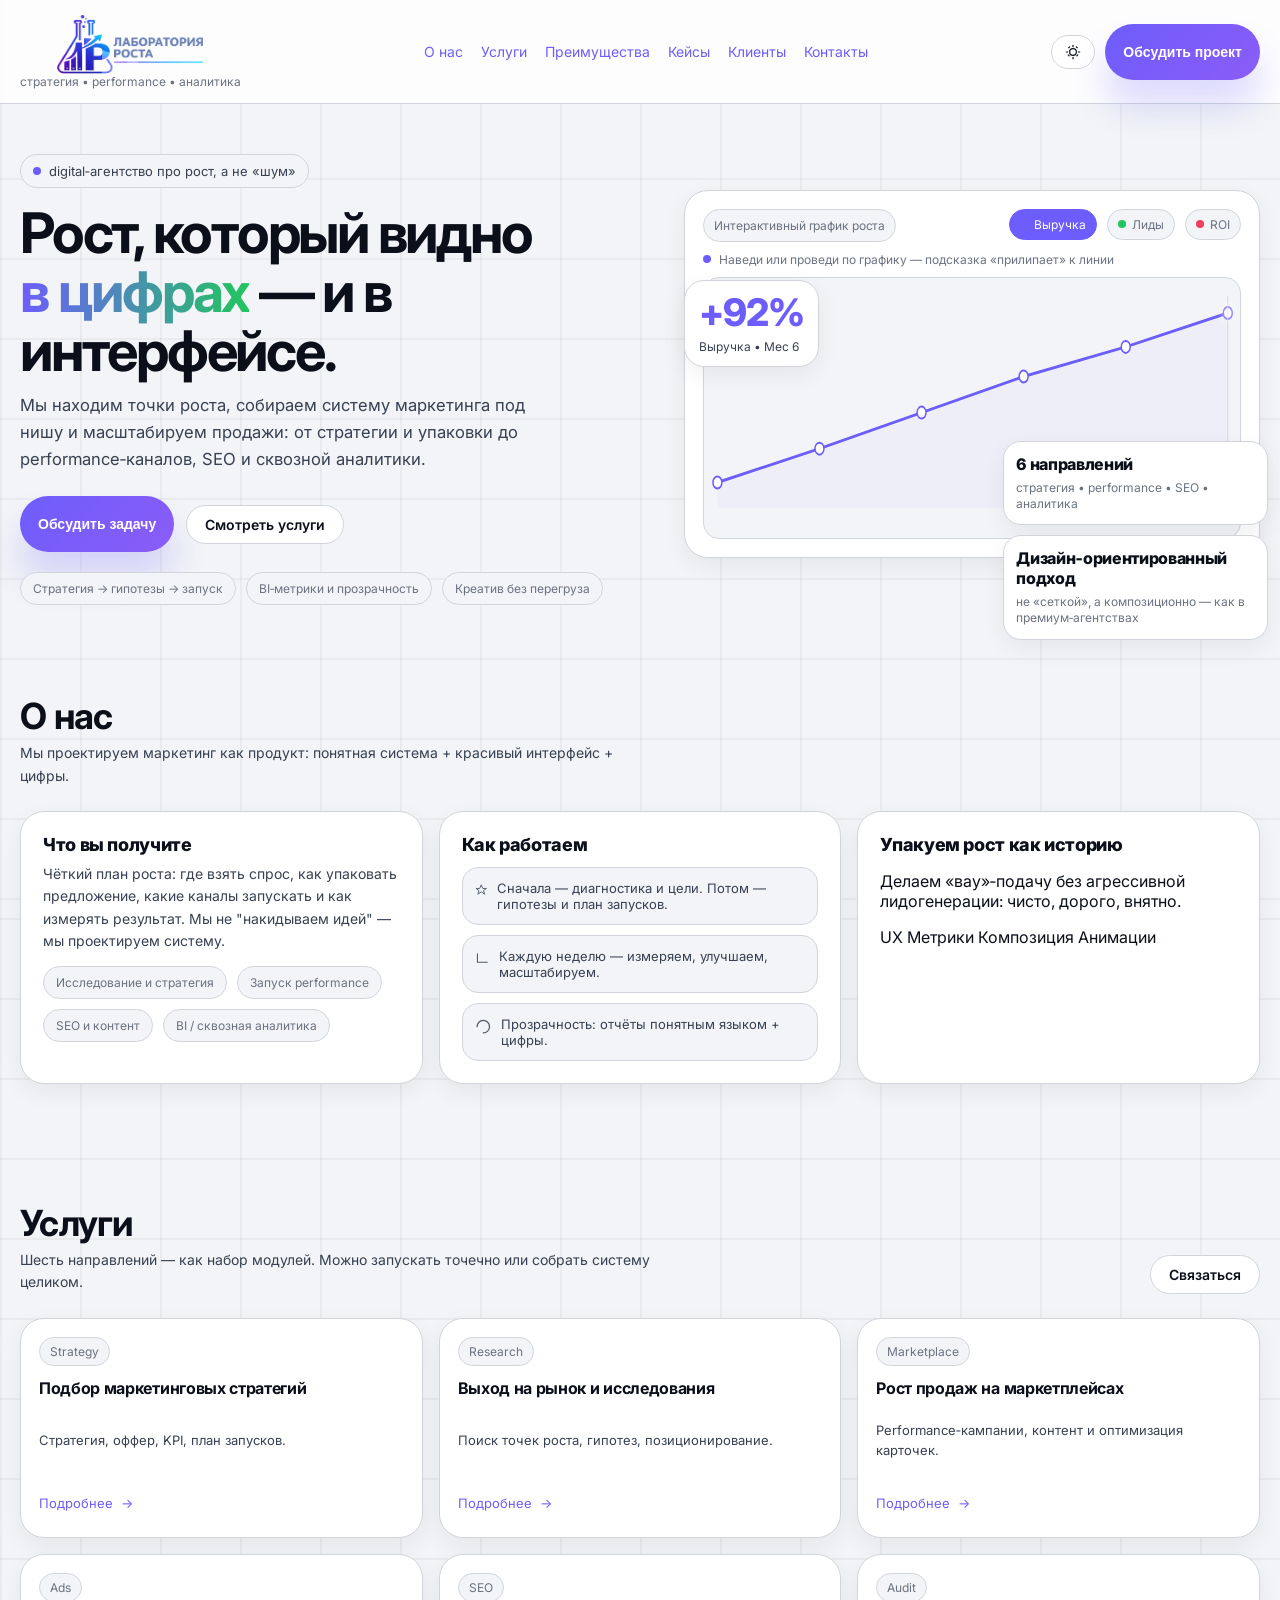
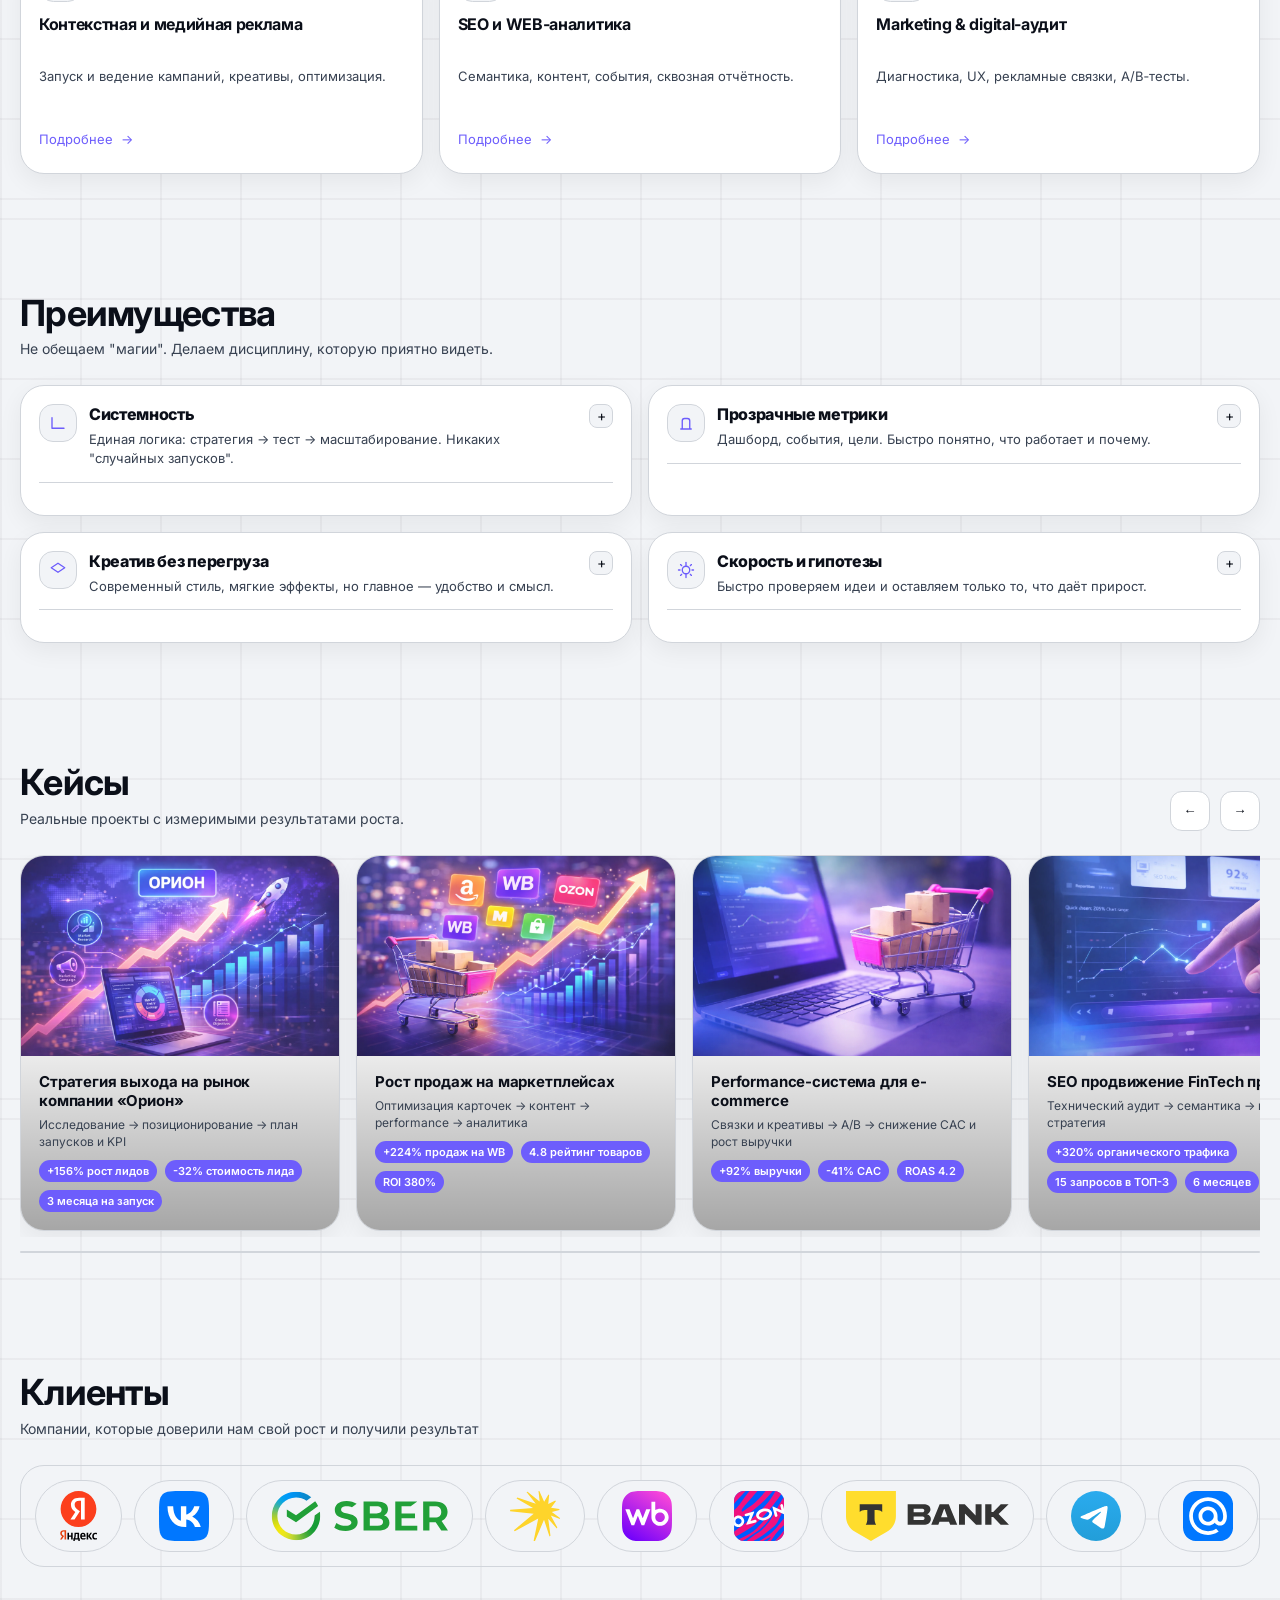
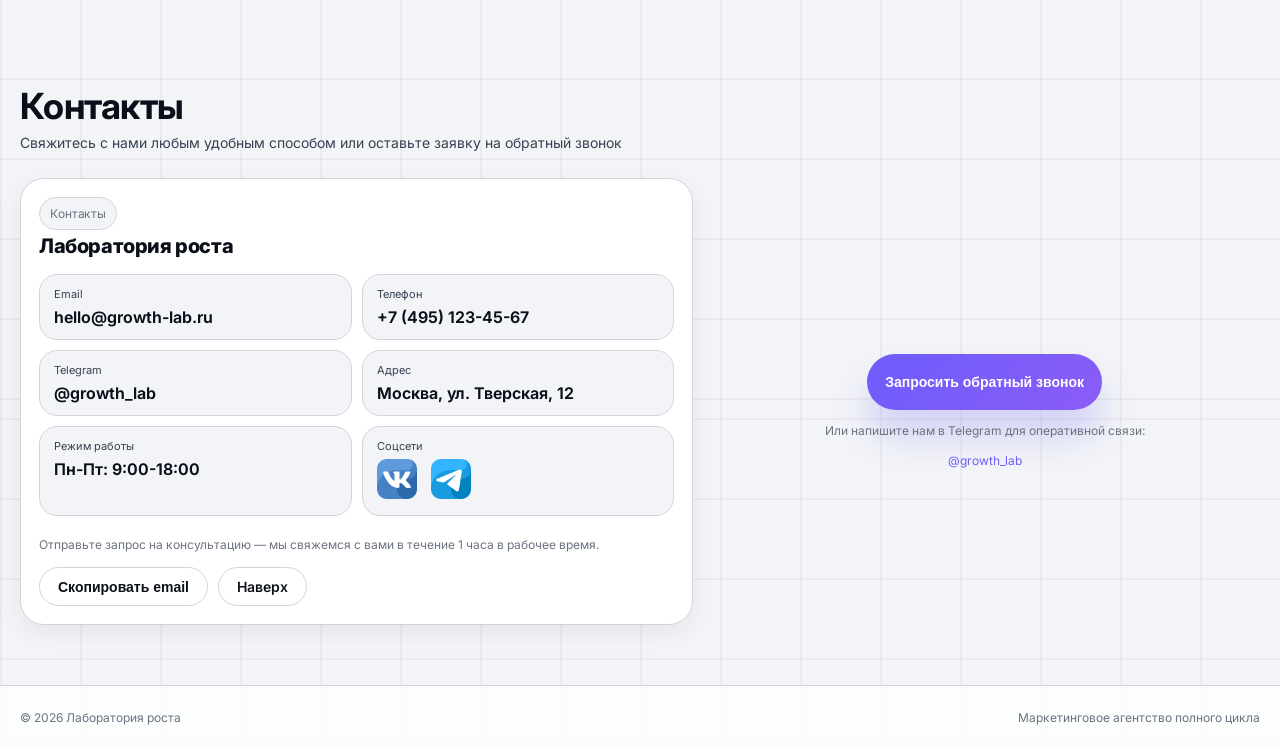
==== commit c348b78a: "optimized html and css for faster loading" ====
--- a/index.html
+++ b/index.html
@@ -1,636 +1,698 @@
 <!DOCTYPE html>
 <html lang="ru">
+
 <head>
-    <meta charset="utf-8">
-    <meta name="viewport" content="width=device-width,initial-scale=1">
-    <meta name="color-scheme" content="light dark">
-    <script>document.documentElement.classList.add("has-js")</script>
-    <title>Лаборатория роста — маркетинговые стратегии и performance</title>
-    <meta name="description" content="Маркетинговое агентство. Стратегии, выход на рынок, рост продаж на маркетплейсах, реклама, SEO и аналитика, digital‑аудит.">
-    <link rel="preconnect" href="https://fonts.googleapis.com">
-    <link rel="preconnect" href="https://fonts.gstatic.com" crossorigin>
-    <link href="https://fonts.googleapis.com/css2?family=Manrope:wght@300;400;500;600;700;800&family=Inter:wght@300;400;500;600;700&display=swap" rel="stylesheet">
-    <link rel="stylesheet" href="style.css">
+  <meta charset="utf-8">
+  <meta name="viewport" content="width=device-width,initial-scale=1">
+  <meta name="color-scheme" content="light dark">
+  <script>document.documentElement.classList.add("has-js")</script>
+  <title>Лаборатория роста — маркетинговые стратегии и performance</title>
+  <meta name="description"
+    content="Маркетинговое агентство. Стратегии, выход на рынок, рост продаж на маркетплейсах, реклама, SEO и аналитика, digital‑аудит.">
+  <link rel="preconnect" href="https://fonts.googleapis.com">
+  <link rel="preconnect" href="https://fonts.gstatic.com" crossorigin>
+  <link
+    href="https://fonts.googleapis.com/css2?family=Manrope:wght@300;400;500;600;700;800&family=Inter:wght@300;400;500;600;700&display=swap"
+    rel="stylesheet">
+  <link rel="stylesheet" href="style.css">
 </head>
+
 <body>
-    <div class="site-preloader" id="site-preloader" aria-hidden="true">
-        <div class="spl-bg" aria-hidden="true"></div>
-        <div class="spl-scanlines" aria-hidden="true"></div>
-        <div class="spl-inner">
-            <div class="spl-title" data-text="ЛАБОРАТОРИЯ РОСТА">ЛАБОРАТОРИЯ РОСТА</div>
-            <div class="spl-sub">marketing / strategy / growth</div>
-            <div class="spl-bar" role="presentation" aria-hidden="true"><span class="spl-bar-fill"></span></div>
-        </div>
-        <div class="spl-noise" aria-hidden="true"></div>
+  <div class="site-preloader" id="site-preloader" aria-hidden="true">
+    <div class="spl-bg" aria-hidden="true"></div>
+    <div class="spl-scanlines" aria-hidden="true"></div>
+    <div class="spl-inner">
+      <div class="spl-title" data-text="ЛАБОРАТОРИЯ РОСТА">ЛАБОРАТОРИЯ РОСТА</div>
+      <div class="spl-sub">marketing / strategy / growth</div>
+      <div class="spl-bar" role="presentation" aria-hidden="true"><span class="spl-bar-fill"></span></div>
     </div>
-    <div class="progress" id="progress"></div>
-    <div class="bg-blobs" aria-hidden="true">
-        <div class="blob b1"></div>
-        <div class="blob b2"></div>
-        <div class="blob b3"></div>
-        <div class="grain"></div>
+    <div class="spl-noise" aria-hidden="true"></div>
+  </div>
+  <div class="progress" id="progress"></div>
+  <div class="bg-blobs" aria-hidden="true">
+    <div class="blob b1"></div>
+    <div class="blob b2"></div>
+    <div class="blob b3"></div>
+    <div class="grain"></div>
+  </div>
+  <header class="hdr" id="hdr">
+    <div class="container">
+      <div class="nav">
+        <a class="brand" href="#top" aria-label="Лаборатория роста">
+          <div class="logo-wrapper">
+            <img src="./img/logo-light.svg" alt="Лаборатория роста" class="brand-mark logo-light">
+            <img src="./img/logo-dark.svg" alt="Лаборатория роста" class="brand-mark logo-dark">
+          </div>
+          <div class="brand-txt"><em>стратегия • performance • аналитика</em></div>
+        </a>
+        <nav class="links" aria-label="Навигация">
+          <a href="#about">О нас</a>
+          <a href="#services">Услуги</a>
+          <a href="#benefits">Преимущества</a>
+          <a href="#cases">Кейсы</a>
+          <a href="#clients">Клиенты</a>
+          <a href="#contacts">Контакты</a>
+        </nav>
+        <div class="cta">
+          <button class="btn theme-toggle magnetic" id="themeToggle" type="button" aria-label="Переключить тему">
+            <svg class="theme-icon sun" width="16" height="16" viewBox="0 0 24 24" fill="none" aria-hidden="true">
+              <path
+                d="M12 2v2M12 20v2M4 12H2M22 12h-2M5.6 5.6l1.4-1.4M17.8 17.8l1.4-1.4M18.4 5.6l-1.4-1.4M6.2 17.8l-1.4-1.4M12 7a5 5 0 1 0 0 10 5 5 0 0 0 0-10z"
+                stroke="currentColor" stroke-width="1.8" stroke-linecap="round">
+            </svg>
+            <svg class="theme-icon moon" width="16" height="16" viewBox="0 0 24 24" fill="none" aria-hidden="true">
+              <path d="M12 3a6 6 0 0 0 9 9 9 9 0 1 1-9-9z" stroke="currentColor" stroke-width="1.8"
+                stroke-linecap="round">
+            </svg>
+          </button>
+          <button class="btn primary magnetic" id="openBrief" type="button">Обсудить проект</button>
+        </div>
+        <div class="burger" aria-label="Меню">
+          <button id="burgerBtn" aria-controls="mobileMenu" aria-expanded="false" title="Меню">
+            <svg width="20" height="20" viewBox="0 0 24 24" fill="none" aria-hidden="true">
+              <path d="M4 7h16M4 12h16M4 17h16" stroke="currentColor" stroke-width="2" stroke-linecap="round">
+            </svg>
+          </button>
+        </div>
+      </div>
+      <div class="mobile" id="mobileMenu" hidden>
+        <div class="divider"></div>
+        <div class="row">
+          <a class="mLink" href="#about">О нас</a>
+          <a class="mLink" href="#services">Услуги</a>
+          <a class="mLink" href="#benefits">Преимущества</a>
+          <a class="mLink" href="#cases">Кейсы</a>
+          <a class="mLink" href="#clients">Клиенты</a>
+          <a class="mLink" href="#contacts">Контакты</a>
+          <button class="btn theme-toggle magnetic" id="themeToggleMobile" type="button" aria-label="Переключить тему">
+            <svg class="theme-icon sun" width="16" height="16" viewBox="0 0 24 24" fill="none" aria-hidden="true">
+              <path
+                d="M12 2v2M12 20v2M4 12H2M22 12h-2M5.6 5.6l1.4-1.4M17.8 17.8l1.4-1.4M18.4 5.6l-1.4-1.4M6.2 17.8l-1.4-1.4M12 7a5 5 0 1 0 0 10 5 5 0 0 0 0-10z"
+                stroke="currentColor" stroke-width="1.8" stroke-linecap="round">
+            </svg>
+            <svg class="theme-icon moon" width="16" height="16" viewBox="0 0 24 24" fill="none" aria-hidden="true">
+              <path d="M12 3a6 6 0 0 0 9 9 9 9 0 1 1-9-9z" stroke="currentColor" stroke-width="1.8"
+                stroke-linecap="round">
+            </svg>
+            Сменить тему
+          </button>
+          <button class="btn primary magnetic" id="openBriefMobile" type="button">Обсудить</button>
+        </div>
+      </div>
     </div>
-    <header class="hdr" id="hdr">
-        <div class="container">
-            <div class="nav">
-                <a class="brand" href="#top" aria-label="Лаборатория роста">
-                    <div class="logo-wrapper">
-                        <img src="./img/logo-light.svg" alt="Лаборатория роста" class="brand-mark logo-light" >
-                        <img src="./img/logo-dark.svg" alt="Лаборатория роста" class="brand-mark logo-dark" >
-                    </div>
-                    <div class="brand-txt"><em>стратегия • performance • аналитика</em></div>
-                </a>
-                <nav class="links" aria-label="Навигация">
-                    <a href="#about">О нас</a>
-                    <a href="#services">Услуги</a>
-                    <a href="#benefits">Преимущества</a>
-                    <a href="#cases">Кейсы</a>
-                    <a href="#clients">Клиенты</a>
-                    <a href="#contacts">Контакты</a>
-                </nav>
-                <div class="cta">
-                    <button class="btn theme-toggle magnetic" id="themeToggle" type="button" aria-label="Переключить тему">
-                        <svg class="theme-icon sun" width="16" height="16" viewBox="0 0 24 24" fill="none" aria-hidden="true">
-                            <path d="M12 2v2M12 20v2M4 12H2M22 12h-2M5.6 5.6l1.4-1.4M17.8 17.8l1.4-1.4M18.4 5.6l-1.4-1.4M6.2 17.8l-1.4-1.4M12 7a5 5 0 1 0 0 10 5 5 0 0 0 0-10z" stroke="currentColor" stroke-width="1.8" stroke-linecap="round">
-                        </svg>
-                        <svg class="theme-icon moon" width="16" height="16" viewBox="0 0 24 24" fill="none" aria-hidden="true">
-                            <path d="M12 3a6 6 0 0 0 9 9 9 9 0 1 1-9-9z" stroke="currentColor" stroke-width="1.8" stroke-linecap="round">
-                        </svg>
-                    </button>
-                    <button class="btn primary magnetic" id="openBrief" type="button">Обсудить проект</button>
-                </div>
-                <div class="burger" aria-label="Меню">
-                    <button id="burgerBtn" aria-controls="mobileMenu" aria-expanded="false" title="Меню">
-                        <svg width="20" height="20" viewBox="0 0 24 24" fill="none" aria-hidden="true">
-                            <path d="M4 7h16M4 12h16M4 17h16" stroke="currentColor" stroke-width="2" stroke-linecap="round">
-                        </svg>
-                    </button>
-                </div>
-            </div>
-            <div class="mobile" id="mobileMenu" hidden>
-                <div class="divider"></div>
-                <div class="row">
-                    <a class="mLink" href="#about">О нас</a>
-                    <a class="mLink" href="#services">Услуги</a>
-                    <a class="mLink" href="#benefits">Преимущества</a>
-                    <a class="mLink" href="#cases">Кейсы</a>
-                    <a class="mLink" href="#clients">Клиенты</a>
-                    <a class="mLink" href="#contacts">Контакты</a>
-                    <button class="btn theme-toggle magnetic" id="themeToggleMobile" type="button" aria-label="Переключить тему">
-                        <svg class="theme-icon sun" width="16" height="16" viewBox="0 0 24 24" fill="none" aria-hidden="true">
-                            <path d="M12 2v2M12 20v2M4 12H2M22 12h-2M5.6 5.6l1.4-1.4M17.8 17.8l1.4-1.4M18.4 5.6l-1.4-1.4M6.2 17.8l-1.4-1.4M12 7a5 5 0 1 0 0 10 5 5 0 0 0 0-10z" stroke="currentColor" stroke-width="1.8" stroke-linecap="round">
-                        </svg>
-                        <svg class="theme-icon moon" width="16" height="16" viewBox="0 0 24 24" fill="none" aria-hidden="true">
-                            <path d="M12 3a6 6 0 0 0 9 9 9 9 0 1 1-9-9z" stroke="currentColor" stroke-width="1.8" stroke-linecap="round">
-                        </svg>
-                        Сменить тему
-                    </button>
-                    <button class="btn primary magnetic" id="openBriefMobile" type="button">Обсудить</button>
-                </div>
-            </div>
-        </div>
-    </header>
-    <main class="container" id="top">
-        <section class="hero">
-            <div class="hero-grid">
-                <div class="hero-copy reveal">
-                    <div class="kicker"><span class="kdot" aria-hidden="true"></span>digital‑агентство про рост, а не «шум»</div>
-                    <h1>Рост, который видно<br><span class="grad">в цифрах</span> — и в интерфейсе.</h1>
-                    <p class="lead">Мы находим точки роста, собираем систему маркетинга под нишу и масштабируем продажи: от стратегии и упаковки до performance‑каналов, SEO и сквозной аналитики.</p>
-                    <div class="hero-actions">
-                        <button class="btn primary magnetic" id="heroCta" type="button">Обсудить задачу</button>
-                        <a class="btn magnetic" href="#services">Смотреть услуги</a>
-                    </div>
-                    <div class="pill-row" aria-label="Коротко о подходе">
-                        <span class="pill">Стратегия → гипотезы → запуск</span>
-                        <span class="pill">BI‑метрики и прозрачность</span>
-                        <span class="pill">Креатив без перегруза</span>
-                    </div>
-                </div>
-                <div class="hero-visual reveal" aria-label="Интерактивный график роста">
-                    <div class="hero-visual-bg" aria-hidden="true"></div>
-                    <div class="chart-wrap naked" id="chartWrap">
-                        <div class="chart-head">
-                            <div class="mini">Интерактивный график роста</div>
-                            <div class="legend" aria-label="Легенда">
-                                <div class="tag" data-series="revenue"><span class="swatch"></span>Выручка</div>
-                                <div class="tag" data-series="leads"><span class="swatch alt"></span>Лиды</div>
-                                <div class="tag" data-series="roi"><span class="swatch roi"></span>ROI</div>
-                            </div>
-                        </div>
-                        <div class="chart-kpi" aria-hidden="true">
-                            <div class="kpi-num" id="kpiNum">+92%</div>
-                            <div class="kpi-label" id="kpiLabel">Выручка • Мес 6</div>
-                        </div>
-                        <div class="chart-hint"><span class="hint-dot" aria-hidden="true"></span>Наведи или проведи по графику — подсказка «прилипает» к линии</div>
-                        <div class="chart-stage" id="chartStage">
-                            <svg class="chart" id="chart" viewBox="0 0 720 260" preserveAspectRatio="none" aria-label="График роста">
-                                <defs>
-                                    <linearGradient id="gradLine" x1="0" x2="1" y1="0" y2="0">
-                                        <stop offset="0%" stop-color="var(--a1)">
-                                        <stop offset="55%" stop-color="var(--a2)">
-                                        <stop offset="100%" stop-color="var(--a3)">
-                                    </linearGradient>
-                                    <linearGradient id="gradArea" x1="0" x2="0" y1="0" y2="1">
-                                        <stop offset="0%" stop-color="rgba(112, 80, 255, .20)">
-                                        <stop offset="100%" stop-color="rgba(112, 80, 255, 0)">
-                                    </linearGradient>
-                                    <filter id="softGlow" x="-40%" y="-40%" width="180%" height="180%">
-                                        <feGaussianBlur stdDeviation="6" result="blur">
-                                        <feColorMatrix type="matrix" values="1 0 0 0 0 0 1 0 0 0 0 0 1 0 0 0 0 0 .6 0">
-                                        <feMerge>
-                                            <feMergeNode in="blur">
-                                            <feMergeNode in="SourceGraphic">
-                                        </feMerge>
-                                    </filter>
-                                </defs>
-                                <g class="grid" id="grid"></g>
-                                <path class="area" id="area" d=""></path>
-                                <path class="line" id="line" d=""></path>
-                                <g id="points"></g>
-                                <g id="cursor">
-                                    <line class="cross" id="crossV" x1="0" x2="0" y1="0" y2="0"></line>
-                                    <circle class="glowdot" id="glowDot" r="6"></circle>
-                                </g>
-                            </svg>
-                            <div class="tooltip" id="tooltip" role="status" aria-live="polite">
-                                <b id="ttTitle">Этап</b>
-                                <span class="t2" id="ttText">Подсказка</span>
-                            </div>
-                        </div>
-                    </div>
-                    <div class="stat-floats" aria-hidden="true">
-                        <div class="stat-float cut2"><b>6 направлений</b><span>стратегия • performance • SEO • аналитика</span></div>
-                        <div class="stat-float cut3"><b>Дизайн‑ориентированный подход</b><span>не «сеткой», а композиционно — как в премиум‑агентствах</span></div>
-                    </div>
-                </div>
-            </div>
-        </section>
-        <section id="about">
-            <div class="section-head reveal">
-                <div>
-                    <h2>О нас</h2>
-                    <p class="sub">Мы проектируем маркетинг как продукт: понятная система + красивый интерфейс + цифры.</p>
-                </div>
-            </div>
-            <div class="grid about-grid">
-                <article class="card about-card">
-                    <div class="card-inner">
-                        <b class="card-title">Что вы получите</b>
-                        <p class="sub">Чёткий план роста: где взять спрос, как упаковать предложение, какие каналы запускать и как измерять результат. Мы не "накидываем идей" — мы проектируем систему.</p>
-                        <div class="pill-row" style="margin-top: 14px">
-                            <span class="pill">Исследование и стратегия</span>
-                            <span class="pill">Запуск performance</span>
-                            <span class="pill">SEO и контент</span>
-                            <span class="pill">BI / сквозная аналитика</span>
-                        </div>
-                    </div>
-                </article>
-                <article class="card about-card">
-                    <div class="card-inner">
-                        <b class="card-title">Как работаем</b>
-                        <div class="kv">
-                            <div>
-                                <svg width="18" height="18" viewBox="0 0 24 24" fill="none" aria-hidden="true">
-                                    <path d="M12 2l3 7h7l-5.6 4.1 2.1 7-6.5-4.5L5.6 20l2.1-7L2 9h7l3-7z" stroke="currentColor" stroke-width="1.8" stroke-linejoin="round">
-                                </svg>
-                                <span>Сначала — диагностика и цели. Потом — гипотезы и план запусков.</span>
-                            </div>
-                            <div>
-                                <svg width="18" height="18" viewBox="0 0 24 24" fill="none" aria-hidden="true">
-                                    <path d="M4 19V5m0 14h16" stroke="currentColor" stroke-width="1.8" stroke-linecap="round">
-                                    <path d="M7 15l4-4 3 3 6-7" stroke="currentColor" stroke-width="1.8" stroke-linecap="round" stroke-linejoin="round">
-                                </svg>
-                                <span>Каждую неделю — измеряем, улучшаем, масштабируем.</span>
-                            </div>
-                            <div>
-                                <svg width="18" height="18" viewBox="0 0 24 24" fill="none" aria-hidden="true">
-                                    <path d="M12 22a9 9 0 1 0-9-9" stroke="currentColor" stroke-width="1.8" stroke-linecap="round">
-                                    <path d="M3 13l3-3 3 3" stroke="currentColor" stroke-width="1.8" stroke-linecap="round" stroke-linejoin="round">
-                                </svg>
-                                <span>Прозрачность: отчёты понятным языком + цифры.</span>
-                            </div>
-                        </div>
-                    </div>
-                </article>
-                <article class="card about-card">
-                    <div class="card-inner">
-                        <b class="card-title">Упакуем рост как историю</b>
-                        <p>Делаем «вау»‑подачу без агрессивной лидогенерации: чисто, дорого, внятно.</p>
-                        <div class="callout-row">
-                            <span class="chip">UX</span>
-                            <span class="chip">Метрики</span>
-                            <span class="chip">Композиция</span>
-                            <span class="chip">Анимации</span>
-                        </div>
-                    </div>
-                </article>
-            </div>
-        </section>
-        <section id="services">
-            <div class="section-head reveal">
-                <div>
-                    <h2>Услуги</h2>
-                    <p class="sub">Шесть направлений — как набор модулей. Можно запускать точечно или собрать систему целиком.</p>
-                </div>
-                <a class="btn magnetic" href="#contacts">Связаться</a>
-            </div>
-            <div class="grid services reveal">
-                <article class="svc">
-                    <div class="in">
-                        <div class="top"><span class="svc-tag">Strategy</span></div>
-                        <h3>Подбор маркетинговых стратегий</h3>
-                        <p>Стратегия, оффер, KPI, план запусков.</p>
-                        <div class="more" data-details="Разрабатываем комплексную маркетинговую стратегию, которая учитывает особенности вашего бизнеса и рынка. Определяем ключевые точки роста, формируем уникальное торговое предложение и устанавливаем измеримые KPI.">Подробнее <span aria-hidden="true">→</span></div>
-                    </div>
-                </article>
-                <article class="svc">
-                    <div class="in">
-                        <div class="top"><span class="svc-tag">Research</span></div>
-                        <h3>Выход на рынок и исследования</h3>
-                        <p>Поиск точек роста, гипотез, позиционирование.</p>
-                        <div class="more" data-details="Проводим глубокий анализ рынка, конкурентов и целевой аудитории. Выявляем тренды и формируем гипотезы для тестирования. Помогаем с правильным позиционированием и выстраиванием коммуникации.">Подробнее <span aria-hidden="true">→</span></div>
-                    </div>
-                </article>
-                <article class="svc">
-                    <div class="in">
-                        <div class="top"><span class="svc-tag">Marketplace</span></div>
-                        <h3>Рост продаж на маркетплейсах</h3>
-                        <p>Performance‑кампании, контент и оптимизация карточек.</p>
-                        <div class="more" data-details="Оптимизируем карточки товаров, создаем продающий контент, настраиваем и ведем рекламные кампании на маркетплейсах. Работаем над улучшением видимости и конверсии.">Подробнее <span aria-hidden="true">→</span></div>
-                    </div>
-                </article>
-                <article class="svc">
-                    <div class="in">
-                        <div class="top"><span class="svc-tag">Ads</span></div>
-                        <h3>Контекстная и медийная реклама</h3>
-                        <p>Запуск и ведение кампаний, креативы, оптимизация.</p>
-                        <div class="more" data-details="Создаем и запускаем рекламные кампании в Яндекс.Директ, Google Ads и социальных сетях. Разрабатываем креативы, оптимизируем ставки и бюджет для достижения максимальной эффективности.">Подробнее <span aria-hidden="true">→</span></div>
-                    </div>
-                </article>
-                <article class="svc">
-                    <div class="in">
-                        <div class="top"><span class="svc-tag">SEO</span></div>
-                        <h3>SEO и WEB‑аналитика</h3>
-                        <p>Семантика, контент, события, сквозная отчётность.</p>
-                        <div class="more" data-details="Проводим аудит сайта, подбираем семантическое ядро, оптимизируем контент и техническую составляющую. Настраиваем сквозную аналитику для отслеживания эффективности.">Подробнее <span aria-hidden="true">→</span></div>
-                    </div>
-                </article>
-                <article class="svc">
-                    <div class="in">
-                        <div class="top"><span class="svc-tag">Audit</span></div>
-                        <h3>Marketing &amp; digital‑аудит</h3>
-                        <p>Диагностика, UX, рекламные связки, A/B‑тесты.</p>
-                        <div class="more" data-details="Анализируем текущую маркетинговую активность, выявляем слабые места и точки роста. Проводим UX-аудит, тестируем гипотезы и предлагаем решения для улучшения результатов.">Подробнее <span aria-hidden="true">→</span></div>
-                    </div>
-                </article>
-            </div>
-        </section>
-        <section id="benefits">
-            <div class="section-head reveal">
-                <div>
-                    <h2>Преимущества</h2>
-                    <p class="sub">Не обещаем "магии". Делаем дисциплину, которую приятно видеть.</p>
-                </div>
-            </div>
-            <div class="benefits reveal">
-                <article class="benefit expandable">
-                    <div class="benefit-header">
-                        <div class="bicon" aria-hidden="true">
-                            <svg width="18" height="18" viewBox="0 0 24 24" fill="none">
-                                <path d="M4 19V5m0 14h16" stroke="currentColor" stroke-width="1.8" stroke-linecap="round">
-                                <path d="M7 15l4-4 3 3 6-7" stroke="currentColor" stroke-width="1.8" stroke-linecap="round" stroke-linejoin="round">
-                            </svg>
-                        </div>
-                        <div class="btxt">
-                            <b>Системность</b>
-                            <span>Единая логика: стратегия → тест → масштабирование. Никаких "случайных запусков".</span>
-                        </div>
-                        <div class="expand-icon">+</div>
-                    </div>
-                    <div class="benefit-details">
-                        <p>Мы выстраиваем маркетинг как единую систему, где каждый элемент логически связан с другим. Начинаем с глубокого анализа и стратегии, тестируем гипотезы на реальных данных, и только потом масштабируем успешные решения. Это исключает хаотичные траты бюджета и обеспечивает предсказуемый результат.</p>
-                    </div>
-                </article>
-                <article class="benefit expandable">
-                    <div class="benefit-header">
-                        <div class="bicon" aria-hidden="true">
-                            <svg width="18" height="18" viewBox="0 0 24 24" fill="none">
-                                <path d="M5 20h14M7 20V9a3 3 0 0 1 3-3h4a3 3 0 0 1 3 3v11" stroke="currentColor" stroke-width="1.8" stroke-linecap="round">
-                                <path d="M9.5 12h5M9.5 15h5" stroke="currentColor" stroke-width="1.8" stroke-linecap="round">
-                            </svg>
-                        </div>
-                        <div class="btxt">
-                            <b>Прозрачные метрики</b>
-                            <span>Дашборд, события, цели. Быстро понятно, что работает и почему.</span>
-                        </div>
-                        <div class="expand-icon">+</div>
-                    </div>
-                    <div class="benefit-details">
-                        <p>Вы получаете доступ к интерактивным дашбордам с ключевыми метриками в реальном времени. Мы настраиваем сквозную аналитику, отслеживаем каждое событие и конверсию. Все отчеты понятны даже нетехническим специалистам — вы всегда видите, куда идет бюджет и какой он приносит результат.</p>
-                    </div>
-                </article>
-                <article class="benefit expandable">
-                    <div class="benefit-header">
-                        <div class="bicon" aria-hidden="true">
-                            <svg width="18" height="18" viewBox="0 0 24 24" fill="none">
-                                <path d="M12 3l9 6-9 6-9-6 9-6z" stroke="currentColor" stroke-width="1.8" stroke-linejoin="round">
-                                <path d="M3 15l9 6 9-6" stroke="currentColor" stroke-width="1.8" stroke-linejoin="round">
-                            </svg>
-                        </div>
-                        <div class="btxt">
-                            <b>Креатив без перегруза</b>
-                            <span>Современный стиль, мягкие эффекты, но главное — удобство и смысл.</span>
-                        </div>
-                        <div class="expand-icon">+</div>
-                    </div>
-                    <div class="benefit-details">
-                        <p>Наши дизайнеры создают креативы, которые не просто красивы, но и эффективны. Мы избегаем визуального перегруза, делая акцент на удобстве восприятия и смысловой нагрузке. Каждый элемент дизайна работает на достижение бизнес-целей и улучшение пользовательского опыта.</p>
-                    </div>
-                </article>
-                <article class="benefit expandable">
-                    <div class="benefit-header">
-                        <div class="bicon" aria-hidden="true">
-                            <svg width="18" height="18" viewBox="0 0 24 24" fill="none">
-                                <path d="M12 2v4" stroke="currentColor" stroke-width="1.8" stroke-linecap="round">
-                                <path d="M12 18v4" stroke="currentColor" stroke-width="1.8" stroke-linecap="round">
-                                <path d="M4 12H2" stroke="currentColor" stroke-width="1.8" stroke-linecap="round">
-                                <path d="M22 12h-2" stroke="currentColor" stroke-width="1.8" stroke-linecap="round">
-                                <path d="M6.2 6.2l-1.4-1.4" stroke="currentColor" stroke-width="1.8" stroke-linecap="round">
-                                <path d="M19.2 19.2l-1.4-1.4" stroke="currentColor" stroke-width="1.8" stroke-linecap="round">
-                                <path d="M17.8 6.2l1.4-1.4" stroke="currentColor" stroke-width="1.8" stroke-linecap="round">
-                                <path d="M4.8 19.2l1.4-1.4" stroke="currentColor" stroke-width="1.8" stroke-linecap="round">
-                                <path d="M12 7a5 5 0 1 0 0 10 5 5 0 0 0 0-10z" stroke="currentColor" stroke-width="1.8">
-                            </svg>
-                        </div>
-                        <div class="btxt">
-                            <b>Скорость и гипотезы</b>
-                            <span>Быстро проверяем идеи и оставляем только то, что даёт прирост.</span>
-                        </div>
-                        <div class="expand-icon">+</div>
-                    </div>
-                    <div class="benefit-details">
-                        <p>Мы работаем по методологии быстрого тестирования гипотез. Вместо долгих обсуждений — быстрые эксперименты с четкими метриками успеха. Это позволяет быстро находить рабочие решения и отсеивать неэффективные подходы, экономя ваше время и бюджет.</p>
-                    </div>
-                </article>
-            </div>
-        </section>
-        <section id="cases">
-            <div class="section-head reveal">
-                <div>
-                    <h2>Кейсы</h2>
-                    <p class="sub">Реальные проекты с измеримыми результатами роста.</p>
-                </div>
-                <div class="slider-ctl">
-                    <button class="iconbtn magnetic" id="casesPrev" aria-label="Предыдущий кейс" type="button">←</button>
-                    <button class="iconbtn magnetic" id="casesNext" aria-label="Следующий кейс" type="button">→</button>
-                </div>
-            </div>
-            <div class="cases-track reveal" id="casesTrack" aria-label="Слайдер кейсов">
-                <article class="case media">
-                    <div class="case-media ph1" aria-hidden="true"><img src="./img/orion.webp" alt="" class="case-media-img" loading="lazy" width="400" height="300"></div>
-                    <div class="case-cap">
-                        <div class="case-title">Стратегия выхода на рынок компании «Орион»</div>
-                        <div class="case-sub">Исследование → позиционирование → план запусков и KPI</div>
-                        <div class="case-results">
-                            <span>+156% рост лидов</span>
-                            <span>-32% стоимость лида</span>
-                            <span>3 месяца на запуск</span>
-                        </div>
-                    </div>
-                </article>
-                <article class="case media">
-                    <div class="case-media ph2" aria-hidden="true"><img src="./img/market.webp" alt="" class="case-media-img" loading="lazy" width="400" height="300"></div>
-                    <div class="case-cap">
-                        <div class="case-title">Рост продаж на маркетплейсах</div>
-                        <div class="case-sub">Оптимизация карточек → контент → performance → аналитика</div>
-                        <div class="case-results">
-                            <span>+224% продаж на WB</span>
-                            <span>4.8 рейтинг товаров</span>
-                            <span>ROI 380%</span>
-                        </div>
-                    </div>
-                </article>
-                <article class="case media">
-                    <div class="case-media ph3" aria-hidden="true"><img src="./img/Performance.webp" alt="" class="case-media-img" loading="lazy" width="400" height="300"></div>
-                    <div class="case-cap">
-                        <div class="case-title">Performance-система для e-commerce</div>
-                        <div class="case-sub">Связки и креативы → A/B → снижение CAC и рост выручки</div>
-                        <div class="case-results">
-                            <span>+92% выручки</span>
-                            <span>-41% CAC</span>
-                            <span>ROAS 4.2</span>
-                        </div>
-                    </div>
-                </article>
-                <article class="case media">
-                    <div class="case-media ph1" aria-hidden="true"><img src="./img/FinTech.webp" alt="" class="case-media-img" loading="lazy" width="400" height="300"></div>
-                    <div class="case-cap">
-                        <div class="case-title">SEO продвижение FinTech проекта</div>
-                        <div class="case-sub">Технический аудит → семантика → контент-стратегия</div>
-                        <div class="case-results">
-                            <span>+320% органического трафика</span>
-                            <span>15 запросов в ТОП-3</span>
-                            <span>6 месяцев</span>
-                        </div>
-                    </div>
-                </article>
-                <article class="case media">
-                    <div class="case-media ph2" aria-hidden="true"><img src="./img/strateg.webp" alt="" class="case-media-img" loading="lazy" width="400" height="300"></div>
-                    <div class="case-cap">
-                        <div class="case-title">Rebranding и digital-стратегия</div>
-                        <div class="case-sub">Айдентика → сайт → рекламные каналы → аналитика</div>
-                        <div class="case-results">
-                            <span>Новая ЦА +35 лет</span>
-                            <span>+180% конверсий</span>
-                            <span>Узнаваемость +67%</span>
-                        </div>
-                    </div>
-                </article>
-                <article class="case media">
-                    <div class="case-media ph3" aria-hidden="true"><img src="./img/mobpr.webp" alt="" class="case-media-img" loading="lazy" width="400" height="300"></div>
-                    <div class="case-cap">
-                        <div class="case-title">Мобильное приложение: запуск и рост</div>
-                        <div class="case-sub">ASO → UA кампании → ретаргетинг → аналитика</div>
-                        <div class="case-results">
-                            <span>50K+ установок</span>
-                            <span>CPI -28%</span>
-                            <span>Retention 42% D7</span>
-                        </div>
-                    </div>
-                </article>
-            </div>
-            <div class="slider-progress" aria-hidden="true"><span id="casesProg"></span></div>
-        </section>
-        <section id="clients">
-            <div class="section-head reveal">
-                <div>
-                    <h2>Клиенты</h2>
-                    <p class="sub">Компании, которые доверили нам свой рост и получили результат</p>
-                </div>
-            </div>
-            <div class="marquee reveal" aria-label="Бегущая строка клиентов">
-                <div class="marquee-track">
-                    <div class="logo-pill"><img src="./img/yandex-logo-rus.svg" alt="Yandex" width="20" height="20" loading="lazy"></div>
-                    <div class="logo-pill"><img src="./img/vk-logo.svg" alt="VK" width="20" height="20" loading="lazy"></div>
-                    <div class="logo-pill"><img src="./img/sber-logo-eng (1).svg" alt="Сбер" width="20" height="20" loading="lazy"></div>
-                    <div class="logo-pill"><img src="./img/yandex-music-sign-logo.svg" alt="Яндекс Музыка" width="20" height="20" loading="lazy"></div>
-                    <div class="logo-pill"><img src="./img/wildberries-sign-logo.svg" alt="Wildberries" width="20" height="20" loading="lazy"></div>
-                    <div class="logo-pill"><img src="./img/ozon-icon-logo.svg" alt="OZON" width="20" height="20" loading="lazy"></div>
-                    <div class="logo-pill"><img src="./img/t-bank-logo-en.svg" alt="Тинькофф" width="20" height="20" loading="lazy"></div>
-                    <div class="logo-pill"><img src="./img/telegram-logo.svg" alt="Telegram" width="20" height="20" loading="lazy"></div>
-                    <div class="logo-pill"><img src="./img/mail-ru-sign-logo.svg" alt="Mail.ru Group" width="20" height="20" loading="lazy"></div>
-                    <div class="logo-pill"><img src="./img/2gis-logo.svg" alt="2ГИС" width="20" height="20" loading="lazy"></div>
-                    <div class="logo-pill"><img src="./img/avito-logo.svg" alt="Avito" width="20" height="20" loading="lazy"></div>
-                </div>
-            </div>
-        </section>
-        <section id="contacts">
-            <div class="section-head reveal">
-                <div>
-                    <h2>Контакты</h2>
-                    <p class="sub">Свяжитесь с нами любым удобным способом или оставьте заявку на обратный звонок</p>
-                </div>
-            </div>
-            <div class="contact reveal">
-                <div class="panel side">
-                    <div class="in">
-                        <div class="mini">Контакты</div>
-                        <div class="cc-title">Лаборатория роста</div>
-                        <div class="cc-grid">
-                            <div class="cc-item">
-                                <span class="cc-k">Email</span>
-                                <span class="cc-v" id="emailVal">hello@growth-lab.ru</span>
-                            </div>
-                            <div class="cc-item">
-                                <span class="cc-k">Телефон</span>
-                                <span class="cc-v">+7 (495) 123-45-67</span>
-                            </div>
-                            <div class="cc-item">
-                                <span class="cc-k">Telegram</span>
-                                <span class="cc-v">@growth_lab</span>
-                            </div>
-                            <div class="cc-item">
-                                <span class="cc-k">Адрес</span>
-                                <span class="cc-v">Москва, ул. Тверская, 12</span>
-                            </div>
-                            <div class="cc-item">
-                                <span class="cc-k">Режим работы</span>
-                                <span class="cc-v">Пн-Пт: 9:00-18:00</span>
-                            </div>
-                            <div class="cc-item">
-                                <span class="cc-k">Соцсети</span>
-                                <span class="cc-v">
-                                    <a href="#" style="color: var(--a1); margin-right: 10px"><img class="social-icon" src="./img/free-icon-vk-2111828.png" alt="VK" loading="lazy" width="24" height="24"></a>
-                                    <a href="#" style="color: var(--a1)"><img class="social-icon" src="./img/free-icon-telegram-739260.png" alt="Telegram" loading="lazy" width="24" height="24"></a>
-                                </span>
-                            </div>
-                        </div>
-                        <div class="cc-foot">
-                            <div class="hint">Отправьте запрос на консультацию — мы свяжемся с вами в течение 1 часа в рабочее время.</div>
-                            <div class="row">
-                                <button class="btn magnetic" id="copyEmail" type="button">Скопировать email</button>
-                                <a class="btn magnetic" href="#top">Наверх</a>
-                            </div>
-                        </div>
-                    </div>
-                </div>
-                <div class="hint" style="margin-top: 20px">
-                    <button class="btn primary magnetic full-width" id="openCallback" type="button">Запросить обратный звонок</button>
-                    <p>Или напишите нам в Telegram для оперативной связи:</p>
-                    <a href="https://t.me/growth_lab" style="color: var(--a1)">@growth_lab</a>
-                </div>
-            </div>
-        </section>
-    </main>
-    <footer>
-        <div class="container">
-            <div class="frow">
-                <div>© <span id="year"></span> Лаборатория роста</div>
-                <div>Маркетинговое агентство полного цикла</div>
-            </div>
-        </div>
-    </footer>
-    <div class="modal" id="briefModal" role="dialog" aria-label="Бриф" aria-hidden="true">
-        <div class="box">
-            <div class="top">
-                <div>
-                    <b>Быстрый бриф (2 минуты)</b>
-                    <div class="mmeta">Заполни — и вернёмся с предложением по шагам.</div>
-                </div>
-                <button class="x magnetic" data-close="briefModal" aria-label="Закрыть" type="button">
-                    <svg width="18" height="18" viewBox="0 0 24 24" fill="none" aria-hidden="true">
-                        <path d="M6 6l12 12M18 6L6 18" stroke="currentColor" stroke-width="2" stroke-linecap="round">
-                    </svg>
-                </button>
-            </div>
-            <div class="body">
-                <form id="briefForm">
-                    <div class="field">
-                        <label>Ниша / продукт</label>
-                        <input name="niche" placeholder="Например: b2b сервис / ecommerce / образование" required>
-                    </div>
-                    <div class="field">
-                        <label>Цель на ближайшие 2–3 месяца</label>
-                        <input name="goal" placeholder="Рост продаж / лидов / выход на рынок" required>
-                    </div>
-                    <div class="field">
-                        <label>Что уже пробовали</label>
-                        <textarea name="tried" placeholder="Каналы, бюджеты, результаты"></textarea>
-                    </div>
-                    <button class="btn primary magnetic" type="submit">Отправить бриф</button>
-                    <div class="hint">Демо‑форма: ничего не отправляет — просто подтверждение.</div>
-                </form>
-            </div>
-        </div>
+  </header>
+  <main class="container" id="top">
+    <section class="hero">
+      <div class="hero-grid">
+        <div class="hero-copy reveal">
+          <div class="kicker"><span class="kdot" aria-hidden="true"></span>digital‑агентство про рост, а не «шум»</div>
+          <h1>Рост, который видно<br><span class="grad">в цифрах</span> — и в интерфейсе.</h1>
+          <p class="lead">Мы находим точки роста, собираем систему маркетинга под нишу и масштабируем продажи: от
+            стратегии и упаковки до performance‑каналов, SEO и сквозной аналитики.</p>
+          <div class="hero-actions">
+            <button class="btn primary magnetic" id="heroCta" type="button">Обсудить задачу</button>
+            <a class="btn magnetic" href="#services">Смотреть услуги</a>
+          </div>
+          <div class="pill-row" aria-label="Коротко о подходе">
+            <span class="pill">Стратегия → гипотезы → запуск</span>
+            <span class="pill">BI‑метрики и прозрачность</span>
+            <span class="pill">Креатив без перегруза</span>
+          </div>
+        </div>
+        <div class="hero-visual reveal" aria-label="Интерактивный график роста">
+          <div class="hero-visual-bg" aria-hidden="true"></div>
+          <div class="chart-wrap naked" id="chartWrap">
+            <div class="chart-head">
+              <div class="mini">Интерактивный график роста</div>
+              <div class="legend" aria-label="Легенда">
+                <div class="tag" data-series="revenue"><span class="swatch"></span>Выручка</div>
+                <div class="tag" data-series="leads"><span class="swatch alt"></span>Лиды</div>
+                <div class="tag" data-series="roi"><span class="swatch roi"></span>ROI</div>
+              </div>
+            </div>
+            <div class="chart-kpi" aria-hidden="true">
+              <div class="kpi-num" id="kpiNum">+92%</div>
+              <div class="kpi-label" id="kpiLabel">Выручка • Мес 6</div>
+            </div>
+            <div class="chart-hint"><span class="hint-dot" aria-hidden="true"></span>Наведи или проведи по графику —
+              подсказка «прилипает» к линии</div>
+            <div class="chart-stage" id="chartStage">
+              <svg class="chart" id="chart" viewBox="0 0 720 260" preserveAspectRatio="none" aria-label="График роста">
+                <defs>
+                  <linearGradient id="gradLine" x1="0" x2="1" y1="0" y2="0">
+                    <stop offset="0%" stop-color="var(--a1)">
+                      <stop offset="55%" stop-color="var(--a2)">
+                        <stop offset="100%" stop-color="var(--a3)">
+                  </linearGradient>
+                  <linearGradient id="gradArea" x1="0" x2="0" y1="0" y2="1">
+                    <stop offset="0%" stop-color="rgba(112, 80, 255, .20)">
+                      <stop offset="100%" stop-color="rgba(112, 80, 255, 0)">
+                  </linearGradient>
+                  <filter id="softGlow" x="-40%" y="-40%" width="180%" height="180%">
+                    <feGaussianBlur stdDeviation="6" result="blur">
+                      <feColorMatrix type="matrix" values="1 0 0 0 0 0 1 0 0 0 0 0 1 0 0 0 0 0 .6 0">
+                        <feMerge>
+                          <feMergeNode in="blur">
+                            <feMergeNode in="SourceGraphic">
+                        </feMerge>
+                  </filter>
+                </defs>
+                <g class="grid" id="grid"></g>
+                <path class="area" id="area" d=""></path>
+                <path class="line" id="line" d=""></path>
+                <g id="points"></g>
+                <g id="cursor">
+                  <line class="cross" id="crossV" x1="0" x2="0" y1="0" y2="0"></line>
+                  <circle class="glowdot" id="glowDot" r="6"></circle>
+                </g>
+              </svg>
+              <div class="tooltip" id="tooltip" role="status" aria-live="polite">
+                <b id="ttTitle">Этап</b>
+                <span class="t2" id="ttText">Подсказка</span>
+              </div>
+            </div>
+          </div>
+          <div class="stat-floats" aria-hidden="true">
+            <div class="stat-float cut2"><b>6 направлений</b><span>стратегия • performance • SEO • аналитика</span>
+            </div>
+            <div class="stat-float cut3"><b>Дизайн‑ориентированный подход</b><span>не «сеткой», а композиционно — как в
+                премиум‑агентствах</span></div>
+          </div>
+        </div>
+      </div>
+    </section>
+    <section id="about">
+      <div class="section-head reveal">
+        <div>
+          <h2>О нас</h2>
+          <p class="sub">Мы проектируем маркетинг как продукт: понятная система + красивый интерфейс + цифры.</p>
+        </div>
+      </div>
+      <div class="grid about-grid">
+        <article class="card about-card">
+          <div class="card-inner">
+            <b class="card-title">Что вы получите</b>
+            <p class="sub">Чёткий план роста: где взять спрос, как упаковать предложение, какие каналы запускать и как
+              измерять результат. Мы не "накидываем идей" — мы проектируем систему.</p>
+            <div class="pill-row" style="margin-top: 14px">
+              <span class="pill">Исследование и стратегия</span>
+              <span class="pill">Запуск performance</span>
+              <span class="pill">SEO и контент</span>
+              <span class="pill">BI / сквозная аналитика</span>
+            </div>
+          </div>
+        </article>
+        <article class="card about-card">
+          <div class="card-inner">
+            <b class="card-title">Как работаем</b>
+            <div class="kv">
+              <div>
+                <svg width="18" height="18" viewBox="0 0 24 24" fill="none" aria-hidden="true">
+                  <path d="M12 2l3 7h7l-5.6 4.1 2.1 7-6.5-4.5L5.6 20l2.1-7L2 9h7l3-7z" stroke="currentColor"
+                    stroke-width="1.8" stroke-linejoin="round">
+                </svg>
+                <span>Сначала — диагностика и цели. Потом — гипотезы и план запусков.</span>
+              </div>
+              <div>
+                <svg width="18" height="18" viewBox="0 0 24 24" fill="none" aria-hidden="true">
+                  <path d="M4 19V5m0 14h16" stroke="currentColor" stroke-width="1.8" stroke-linecap="round">
+                    <path d="M7 15l4-4 3 3 6-7" stroke="currentColor" stroke-width="1.8" stroke-linecap="round"
+                      stroke-linejoin="round">
+                </svg>
+                <span>Каждую неделю — измеряем, улучшаем, масштабируем.</span>
+              </div>
+              <div>
+                <svg width="18" height="18" viewBox="0 0 24 24" fill="none" aria-hidden="true">
+                  <path d="M12 22a9 9 0 1 0-9-9" stroke="currentColor" stroke-width="1.8" stroke-linecap="round">
+                    <path d="M3 13l3-3 3 3" stroke="currentColor" stroke-width="1.8" stroke-linecap="round"
+                      stroke-linejoin="round">
+                </svg>
+                <span>Прозрачность: отчёты понятным языком + цифры.</span>
+              </div>
+            </div>
+          </div>
+        </article>
+        <article class="card about-card">
+          <div class="card-inner">
+            <b class="card-title">Упакуем рост как историю</b>
+            <p>Делаем «вау»‑подачу без агрессивной лидогенерации: чисто, дорого, внятно.</p>
+            <div class="callout-row">
+              <span class="chip">UX</span>
+              <span class="chip">Метрики</span>
+              <span class="chip">Композиция</span>
+              <span class="chip">Анимации</span>
+            </div>
+          </div>
+        </article>
+      </div>
+    </section>
+    <section id="services">
+      <div class="section-head reveal">
+        <div>
+          <h2>Услуги</h2>
+          <p class="sub">Шесть направлений — как набор модулей. Можно запускать точечно или собрать систему целиком.</p>
+        </div>
+        <a class="btn magnetic" href="#contacts">Связаться</a>
+      </div>
+      <div class="grid services reveal">
+        <article class="svc">
+          <div class="in">
+            <div class="top"><span class="svc-tag">Strategy</span></div>
+            <h3>Подбор маркетинговых стратегий</h3>
+            <p>Стратегия, оффер, KPI, план запусков.</p>
+            <div class="more"
+              data-details="Разрабатываем комплексную маркетинговую стратегию, которая учитывает особенности вашего бизнеса и рынка. Определяем ключевые точки роста, формируем уникальное торговое предложение и устанавливаем измеримые KPI.">
+              Подробнее <span aria-hidden="true">→</span></div>
+          </div>
+        </article>
+        <article class="svc">
+          <div class="in">
+            <div class="top"><span class="svc-tag">Research</span></div>
+            <h3>Выход на рынок и исследования</h3>
+            <p>Поиск точек роста, гипотез, позиционирование.</p>
+            <div class="more"
+              data-details="Проводим глубокий анализ рынка, конкурентов и целевой аудитории. Выявляем тренды и формируем гипотезы для тестирования. Помогаем с правильным позиционированием и выстраиванием коммуникации.">
+              Подробнее <span aria-hidden="true">→</span></div>
+          </div>
+        </article>
+        <article class="svc">
+          <div class="in">
+            <div class="top"><span class="svc-tag">Marketplace</span></div>
+            <h3>Рост продаж на маркетплейсах</h3>
+            <p>Performance‑кампании, контент и оптимизация карточек.</p>
+            <div class="more"
+              data-details="Оптимизируем карточки товаров, создаем продающий контент, настраиваем и ведем рекламные кампании на маркетплейсах. Работаем над улучшением видимости и конверсии.">
+              Подробнее <span aria-hidden="true">→</span></div>
+          </div>
+        </article>
+        <article class="svc">
+          <div class="in">
+            <div class="top"><span class="svc-tag">Ads</span></div>
+            <h3>Контекстная и медийная реклама</h3>
+            <p>Запуск и ведение кампаний, креативы, оптимизация.</p>
+            <div class="more"
+              data-details="Создаем и запускаем рекламные кампании в Яндекс.Директ, Google Ads и социальных сетях. Разрабатываем креативы, оптимизируем ставки и бюджет для достижения максимальной эффективности.">
+              Подробнее <span aria-hidden="true">→</span></div>
+          </div>
+        </article>
+        <article class="svc">
+          <div class="in">
+            <div class="top"><span class="svc-tag">SEO</span></div>
+            <h3>SEO и WEB‑аналитика</h3>
+            <p>Семантика, контент, события, сквозная отчётность.</p>
+            <div class="more"
+              data-details="Проводим аудит сайта, подбираем семантическое ядро, оптимизируем контент и техническую составляющую. Настраиваем сквозную аналитику для отслеживания эффективности.">
+              Подробнее <span aria-hidden="true">→</span></div>
+          </div>
+        </article>
+        <article class="svc">
+          <div class="in">
+            <div class="top"><span class="svc-tag">Audit</span></div>
+            <h3>Marketing &amp; digital‑аудит</h3>
+            <p>Диагностика, UX, рекламные связки, A/B‑тесты.</p>
+            <div class="more"
+              data-details="Анализируем текущую маркетинговую активность, выявляем слабые места и точки роста. Проводим UX-аудит, тестируем гипотезы и предлагаем решения для улучшения результатов.">
+              Подробнее <span aria-hidden="true">→</span></div>
+          </div>
+        </article>
+      </div>
+    </section>
+    <section id="benefits">
+      <div class="section-head reveal">
+        <div>
+          <h2>Преимущества</h2>
+          <p class="sub">Не обещаем "магии". Делаем дисциплину, которую приятно видеть.</p>
+        </div>
+      </div>
+      <div class="benefits reveal">
+        <article class="benefit expandable">
+          <div class="benefit-header">
+            <div class="bicon" aria-hidden="true">
+              <svg width="18" height="18" viewBox="0 0 24 24" fill="none">
+                <path d="M4 19V5m0 14h16" stroke="currentColor" stroke-width="1.8" stroke-linecap="round">
+                  <path d="M7 15l4-4 3 3 6-7" stroke="currentColor" stroke-width="1.8" stroke-linecap="round"
+                    stroke-linejoin="round">
+              </svg>
+            </div>
+            <div class="btxt">
+              <b>Системность</b>
+              <span>Единая логика: стратегия → тест → масштабирование. Никаких "случайных запусков".</span>
+            </div>
+            <div class="expand-icon">+</div>
+          </div>
+          <div class="benefit-details">
+            <p>Мы выстраиваем маркетинг как единую систему, где каждый элемент логически связан с другим. Начинаем с
+              глубокого анализа и стратегии, тестируем гипотезы на реальных данных, и только потом масштабируем успешные
+              решения. Это исключает хаотичные траты бюджета и обеспечивает предсказуемый результат.</p>
+          </div>
+        </article>
+        <article class="benefit expandable">
+          <div class="benefit-header">
+            <div class="bicon" aria-hidden="true">
+              <svg width="18" height="18" viewBox="0 0 24 24" fill="none">
+                <path d="M5 20h14M7 20V9a3 3 0 0 1 3-3h4a3 3 0 0 1 3 3v11" stroke="currentColor" stroke-width="1.8"
+                  stroke-linecap="round">
+                  <path d="M9.5 12h5M9.5 15h5" stroke="currentColor" stroke-width="1.8" stroke-linecap="round">
+              </svg>
+            </div>
+            <div class="btxt">
+              <b>Прозрачные метрики</b>
+              <span>Дашборд, события, цели. Быстро понятно, что работает и почему.</span>
+            </div>
+            <div class="expand-icon">+</div>
+          </div>
+          <div class="benefit-details">
+            <p>Вы получаете доступ к интерактивным дашбордам с ключевыми метриками в реальном времени. Мы настраиваем
+              сквозную аналитику, отслеживаем каждое событие и конверсию. Все отчеты понятны даже нетехническим
+              специалистам — вы всегда видите, куда идет бюджет и какой он приносит результат.</p>
+          </div>
+        </article>
+        <article class="benefit expandable">
+          <div class="benefit-header">
+            <div class="bicon" aria-hidden="true">
+              <svg width="18" height="18" viewBox="0 0 24 24" fill="none">
+                <path d="M12 3l9 6-9 6-9-6 9-6z" stroke="currentColor" stroke-width="1.8" stroke-linejoin="round">
+                  <path d="M3 15l9 6 9-6" stroke="currentColor" stroke-width="1.8" stroke-linejoin="round">
+              </svg>
+            </div>
+            <div class="btxt">
+              <b>Креатив без перегруза</b>
+              <span>Современный стиль, мягкие эффекты, но главное — удобство и смысл.</span>
+            </div>
+            <div class="expand-icon">+</div>
+          </div>
+          <div class="benefit-details">
+            <p>Наши дизайнеры создают креативы, которые не просто красивы, но и эффективны. Мы избегаем визуального
+              перегруза, делая акцент на удобстве восприятия и смысловой нагрузке. Каждый элемент дизайна работает на
+              достижение бизнес-целей и улучшение пользовательского опыта.</p>
+          </div>
+        </article>
+        <article class="benefit expandable">
+          <div class="benefit-header">
+            <div class="bicon" aria-hidden="true">
+              <svg width="18" height="18" viewBox="0 0 24 24" fill="none">
+                <path d="M12 2v4" stroke="currentColor" stroke-width="1.8" stroke-linecap="round" />
+                <path d="M12 18v4" stroke="currentColor" stroke-width="1.8" stroke-linecap="round" />
+                <path d="M4 12H2" stroke="currentColor" stroke-width="1.8" stroke-linecap="round" />
+                <path d="M22 12h-2" stroke="currentColor" stroke-width="1.8" stroke-linecap="round" />
+                <path d="M6.2 6.2l-1.4-1.4" stroke="currentColor" stroke-width="1.8" stroke-linecap="round" />
+                <path d="M19.2 19.2l-1.4-1.4" stroke="currentColor" stroke-width="1.8" stroke-linecap="round" />
+                <path d="M17.8 6.2l1.4-1.4" stroke="currentColor" stroke-width="1.8" stroke-linecap="round" />
+                <path d="M4.8 19.2l1.4-1.4" stroke="currentColor" stroke-width="1.8" stroke-linecap="round" />
+                <path d="M12 7a5 5 0 1 0 0 10 5 5 0 0 0 0-10z" stroke="currentColor" stroke-width="1.8" />
+              </svg>
+            </div>
+            <div class="btxt">
+              <b>Скорость и гипотезы</b>
+              <span>Быстро проверяем идеи и оставляем только то, что даёт прирост.</span>
+            </div>
+            <div class="expand-icon">+</div>
+          </div>
+          <div class="benefit-details">
+            <p>Мы работаем по методологии быстрого тестирования гипотез. Вместо долгих обсуждений — быстрые эксперименты
+              с четкими метриками успеха. Это позволяет быстро находить рабочие решения и отсеивать неэффективные
+              подходы, экономя ваше время и бюджет.</p>
+          </div>
+        </article>
+      </div>
+    </section>
+    <section id="cases">
+      <div class="section-head reveal">
+        <div>
+          <h2>Кейсы</h2>
+          <p class="sub">Реальные проекты с измеримыми результатами роста.</p>
+        </div>
+        <div class="slider-ctl">
+          <button class="iconbtn magnetic" id="casesPrev" aria-label="Предыдущий кейс" type="button">←</button>
+          <button class="iconbtn magnetic" id="casesNext" aria-label="Следующий кейс" type="button">→</button>
+        </div>
+      </div>
+      <div class="cases-track reveal" id="casesTrack" aria-label="Слайдер кейсов">
+        <article class="case media">
+          <div class="case-media ph1" aria-hidden="true"><img src="./img/orion.webp" alt="" class="case-media-img"
+              loading="lazy" width="400" height="300"></div>
+          <div class="case-cap">
+            <div class="case-title">Стратегия выхода на рынок компании «Орион»</div>
+            <div class="case-sub">Исследование → позиционирование → план запусков и KPI</div>
+            <div class="case-results">
+              <span>+156% рост лидов</span>
+              <span>-32% стоимость лида</span>
+              <span>3 месяца на запуск</span>
+            </div>
+          </div>
+        </article>
+        <article class="case media">
+          <div class="case-media ph2" aria-hidden="true"><img src="./img/market.webp" alt="" class="case-media-img"
+              loading="lazy" width="400" height="300"></div>
+          <div class="case-cap">
+            <div class="case-title">Рост продаж на маркетплейсах</div>
+            <div class="case-sub">Оптимизация карточек → контент → performance → аналитика</div>
+            <div class="case-results">
+              <span>+224% продаж на WB</span>
+              <span>4.8 рейтинг товаров</span>
+              <span>ROI 380%</span>
+            </div>
+          </div>
+        </article>
+        <article class="case media">
+          <div class="case-media ph3" aria-hidden="true"><img src="./img/Performance.webp" alt="" class="case-media-img"
+              loading="lazy" width="400" height="300"></div>
+          <div class="case-cap">
+            <div class="case-title">Performance-система для e-commerce</div>
+            <div class="case-sub">Связки и креативы → A/B → снижение CAC и рост выручки</div>
+            <div class="case-results">
+              <span>+92% выручки</span>
+              <span>-41% CAC</span>
+              <span>ROAS 4.2</span>
+            </div>
+          </div>
+        </article>
+        <article class="case media">
+          <div class="case-media ph1" aria-hidden="true"><img src="./img/FinTech.webp" alt="" class="case-media-img"
+              loading="lazy" width="400" height="300"></div>
+          <div class="case-cap">
+            <div class="case-title">SEO продвижение FinTech проекта</div>
+            <div class="case-sub">Технический аудит → семантика → контент-стратегия</div>
+            <div class="case-results">
+              <span>+320% органического трафика</span>
+              <span>15 запросов в ТОП-3</span>
+              <span>6 месяцев</span>
+            </div>
+          </div>
+        </article>
+        <article class="case media">
+          <div class="case-media ph2" aria-hidden="true"><img src="./img/strateg.webp" alt="" class="case-media-img"
+              loading="lazy" width="400" height="300"></div>
+          <div class="case-cap">
+            <div class="case-title">Rebranding и digital-стратегия</div>
+            <div class="case-sub">Айдентика → сайт → рекламные каналы → аналитика</div>
+            <div class="case-results">
+              <span>Новая ЦА +35 лет</span>
+              <span>+180% конверсий</span>
+              <span>Узнаваемость +67%</span>
+            </div>
+          </div>
+        </article>
+        <article class="case media">
+          <div class="case-media ph3" aria-hidden="true"><img src="./img/mobpr.webp" alt="" class="case-media-img"
+              loading="lazy" width="400" height="300"></div>
+          <div class="case-cap">
+            <div class="case-title">Мобильное приложение: запуск и рост</div>
+            <div class="case-sub">ASO → UA кампании → ретаргетинг → аналитика</div>
+            <div class="case-results">
+              <span>50K+ установок</span>
+              <span>CPI -28%</span>
+              <span>Retention 42% D7</span>
+            </div>
+          </div>
+        </article>
+      </div>
+      <div class="slider-progress" aria-hidden="true"><span id="casesProg"></span></div>
+    </section>
+    <section id="clients">
+      <div class="section-head reveal">
+        <div>
+          <h2>Клиенты</h2>
+          <p class="sub">Компании, которые доверили нам свой рост и получили результат</p>
+        </div>
+      </div>
+      <div class="marquee reveal" aria-label="Бегущая строка клиентов">
+        <div class="marquee-track">
+          <div class="logo-pill"><img src="./img/yandex-logo-rus.svg" alt="Yandex" width="20" height="20"
+              loading="lazy"></div>
+          <div class="logo-pill"><img src="./img/vk-logo.svg" alt="VK" width="20" height="20" loading="lazy"></div>
+          <div class="logo-pill"><img src="./img/sber-logo-eng (1).svg" alt="Сбер" width="20" height="20"
+              loading="lazy"></div>
+          <div class="logo-pill"><img src="./img/yandex-music-sign-logo.svg" alt="Яндекс Музыка" width="20" height="20"
+              loading="lazy"></div>
+          <div class="logo-pill"><img src="./img/wildberries-sign-logo.svg" alt="Wildberries" width="20" height="20"
+              loading="lazy"></div>
+          <div class="logo-pill"><img src="./img/ozon-icon-logo.svg" alt="OZON" width="20" height="20" loading="lazy">
+          </div>
+          <div class="logo-pill"><img src="./img/t-bank-logo-en.svg" alt="Тинькофф" width="20" height="20"
+              loading="lazy"></div>
+          <div class="logo-pill"><img src="./img/telegram-logo.svg" alt="Telegram" width="20" height="20"
+              loading="lazy"></div>
+          <div class="logo-pill"><img src="./img/mail-ru-sign-logo.svg" alt="Mail.ru Group" width="20" height="20"
+              loading="lazy"></div>
+          <div class="logo-pill"><img src="./img/2gis-logo.svg" alt="2ГИС" width="20" height="20" loading="lazy"></div>
+          <div class="logo-pill"><img src="./img/avito-logo.svg" alt="Avito" width="20" height="20" loading="lazy">
+          </div>
+        </div>
+      </div>
+    </section>
+    <section id="contacts">
+      <div class="section-head reveal">
+        <div>
+          <h2>Контакты</h2>
+          <p class="sub">Свяжитесь с нами любым удобным способом или оставьте заявку на обратный звонок</p>
+        </div>
+      </div>
+      <div class="contact reveal">
+        <div class="panel side">
+          <div class="in">
+            <div class="mini">Контакты</div>
+            <div class="cc-title">Лаборатория роста</div>
+            <div class="cc-grid">
+              <div class="cc-item">
+                <span class="cc-k">Email</span>
+                <span class="cc-v" id="emailVal">hello@growth-lab.ru</span>
+              </div>
+              <div class="cc-item">
+                <span class="cc-k">Телефон</span>
+                <span class="cc-v">+7 (495) 123-45-67</span>
+              </div>
+              <div class="cc-item">
+                <span class="cc-k">Telegram</span>
+                <span class="cc-v">@growth_lab</span>
+              </div>
+              <div class="cc-item">
+                <span class="cc-k">Адрес</span>
+                <span class="cc-v">Москва, ул. Тверская, 12</span>
+              </div>
+              <div class="cc-item">
+                <span class="cc-k">Режим работы</span>
+                <span class="cc-v">Пн-Пт: 9:00-18:00</span>
+              </div>
+              <div class="cc-item">
+                <span class="cc-k">Соцсети</span>
+                <span class="cc-v">
+                  <a href="#" style="color: var(--a1); margin-right: 10px"><img class="social-icon"
+                      src="./img/free-icon-vk-2111828.png" alt="VK" loading="lazy" width="24" height="40"></a>
+                  <a href="#" style="color: var(--a1)"><img class="social-icon"
+                      src="./img/free-icon-telegram-739260.png" alt="Telegram" loading="lazy" width="24"
+                      height="40"></a>
+                </span>
+              </div>
+            </div>
+            <div class="cc-foot">
+              <div class="hint">Отправьте запрос на консультацию — мы свяжемся с вами в течение 1 часа в рабочее время.
+              </div>
+              <div class="row">
+                <button class="btn magnetic" id="copyEmail" type="button">Скопировать email</button>
+                <a class="btn magnetic" href="#top">Наверх</a>
+              </div>
+            </div>
+          </div>
+        </div>
+        <div class="hint" style="margin-top: 20px">
+          <button class="btn primary magnetic full-width" id="openCallback" type="button">Запросить обратный
+            звонок</button>
+          <p>Или напишите нам в Telegram для оперативной связи:</p>
+          <a href="https://t.me/growth_lab" style="color: var(--a1)">@growth_lab</a>
+        </div>
+      </div>
+    </section>
+  </main>
+  <footer>
+    <div class="container">
+      <div class="frow">
+        <div>© <span id="year"></span> Лаборатория роста</div>
+        <div>Маркетинговое агентство полного цикла</div>
+      </div>
     </div>
-    <div class="modal" id="callbackModal" role="dialog" aria-label="Запрос обратного звонка" aria-hidden="true">
-        <div class="box compact">
-            <div class="top">
-                <div>
-                    <b>Запрос обратного звонка</b>
-                    <div class="mmeta">Оставьте контакт — мы перезвоним и уточним задачу.</div>
-                </div>
-                <button class="x magnetic" data-close="callbackModal" aria-label="Закрыть" type="button">
-                    <svg width="18" height="18" viewBox="0 0 24 24" fill="none" aria-hidden="true">
-                        <path d="M6 6l12 12M18 6L6 18" stroke="currentColor" stroke-width="2" stroke-linecap="round">
-                    </svg>
-                </button>
-            </div>
-            <div class="body">
-                <form id="callbackForm">
-                    <div class="field">
-                        <label>Имя <span class="required">*</span></label>
-                        <input name="name" placeholder="Как к вам обращаться" autocomplete="name" required>
-                    </div>
-                    <div class="field">
-                        <label>Телефон <span class="required">*</span></label>
-                        <input name="phone" placeholder="+7 (___) ___-__-__" autocomplete="tel" required>
-                    </div>
-                    <div class="field">
-                        <label>Telegram (опционально)</label>
-                        <input name="telegram" placeholder="@username">
-                    </div>
-                    <div class="field">
-                        <label>Удобное время для звонка</label>
-                        <select name="time">
-                            <option value="">Выберите время</option>
-                            <option value="10-12">10:00 - 12:00</option>
-                            <option value="12-14">12:00 - 14:00</option>
-                            <option value="14-16">14:00 - 16:00</option>
-                            <option value="16-18">16:00 - 18:00</option>
-                        </select>
-                    </div>
-                    <div class="field">
-                        <label>Коротко о задаче</label>
-                        <textarea name="comment" placeholder="Например: нужна консультация по запуску рекламы" rows="3"></textarea>
-                    </div>
-                    <button class="btn primary magnetic" type="submit">Отправить запрос</button>
-                    <div class="hint">Мы свяжемся с вами в выбранное время. Политика конфиденциальности.</div>
-                </form>
-            </div>
-        </div>
+  </footer>
+  <div class="modal" id="briefModal" role="dialog" aria-label="Бриф" aria-hidden="true">
+    <div class="box">
+      <div class="top">
+        <div>
+          <b>Быстрый бриф (2 минуты)</b>
+          <div class="mmeta">Заполни — и вернёмся с предложением по шагам.</div>
+        </div>
+        <button class="x magnetic" data-close="briefModal" aria-label="Закрыть" type="button">
+          <svg width="18" height="18" viewBox="0 0 24 24" fill="none" aria-hidden="true">
+            <path d="M6 6l12 12M18 6L6 18" stroke="currentColor" stroke-width="2" stroke-linecap="round">
+          </svg>
+        </button>
+      </div>
+      <div class="body">
+        <form id="briefForm">
+          <div class="field">
+            <label>Ниша / продукт</label>
+            <input name="niche" placeholder="Например: b2b сервис / ecommerce / образование" required>
+          </div>
+          <div class="field">
+            <label>Цель на ближайшие 2–3 месяца</label>
+            <input name="goal" placeholder="Рост продаж / лидов / выход на рынок" required>
+          </div>
+          <div class="field">
+            <label>Что уже пробовали</label>
+            <textarea name="tried" placeholder="Каналы, бюджеты, результаты"></textarea>
+          </div>
+          <button class="btn primary magnetic" type="submit">Отправить бриф</button>
+          <div class="hint">Демо‑форма: ничего не отправляет — просто подтверждение.</div>
+        </form>
+      </div>
     </div>
-    <script src="./scripts.js"></script>
+  </div>
+  <div class="modal" id="callbackModal" role="dialog" aria-label="Запрос обратного звонка" aria-hidden="true">
+    <div class="box compact">
+      <div class="top">
+        <div>
+          <b>Запрос обратного звонка</b>
+          <div class="mmeta">Оставьте контакт — мы перезвоним и уточним задачу.</div>
+        </div>
+        <button class="x magnetic" data-close="callbackModal" aria-label="Закрыть" type="button">
+          <svg width="18" height="18" viewBox="0 0 24 24" fill="none" aria-hidden="true">
+            <path d="M6 6l12 12M18 6L6 18" stroke="currentColor" stroke-width="2" stroke-linecap="round">
+          </svg>
+        </button>
+      </div>
+      <div class="body">
+        <form id="callbackForm">
+          <div class="field">
+            <label>Имя <span class="required">*</span></label>
+            <input name="name" placeholder="Как к вам обращаться" autocomplete="name" required>
+          </div>
+          <div class="field">
+            <label>Телефон <span class="required">*</span></label>
+            <input name="phone" placeholder="+7 (___) ___-__-__" autocomplete="tel" required>
+          </div>
+          <div class="field">
+            <label>Telegram (опционально)</label>
+            <input name="telegram" placeholder="@username">
+          </div>
+          <div class="field">
+            <label>Удобное время для звонка</label>
+            <select name="time">
+              <option value="">Выберите время</option>
+              <option value="10-12">10:00 - 12:00</option>
+              <option value="12-14">12:00 - 14:00</option>
+              <option value="14-16">14:00 - 16:00</option>
+              <option value="16-18">16:00 - 18:00</option>
+            </select>
+          </div>
+          <div class="field">
+            <label>Коротко о задаче</label>
+            <textarea name="comment" placeholder="Например: нужна консультация по запуску рекламы" rows="3"></textarea>
+          </div>
+          <button class="btn primary magnetic" type="submit">Отправить запрос</button>
+          <div class="hint">Мы свяжемся с вами в выбранное время. Политика конфиденциальности.</div>
+        </form>
+      </div>
+    </div>
+  </div>
+  <script src="./scripts.js"></script>
 </body>
+
 </html>
--- a/style.css
+++ b/style.css
@@ -1,6 +1,4 @@
-
 :root {
-  /* Светлая тема по умолчанию */
   --bg: #f2f4f7;
   --bg2: #ffffff;
   --card: #ffffff;
@@ -25,7 +23,6 @@
 }
 
 :root[data-theme="dark"] {
-  /* Темная тема - через data-theme */
   --bg: #06070a;
   --bg2: #0a0c12;
   --card: rgba(255, 255, 255, 0.035);
@@ -47,27 +44,11 @@
   --grid-color: rgba(255, 255, 255, 0.03);
 }
 
-/* ---------- 2. фоновая сетка на весь body ---------- */
 body {
-  background: repeating-linear-gradient(
-      90deg,
-      var(--grid-color) 0,
-      var(--grid-color) var(--grid-thick),
-      transparent var(--grid-thick),
-      transparent var(--grid-gap)
-    ),
-    repeating-linear-gradient(
-      0deg,
-      var(--grid-color) 0,
-      var(--grid-color) var(--grid-thick),
-      transparent var(--grid-thick),
-      transparent var(--grid-gap)
-    ),
-    var(--bg);
+  background: repeating-linear-gradient(90deg,var(--grid-color) 0,var(--grid-color) var(--grid-thick),transparent var(--grid-thick),transparent var(--grid-gap)),repeating-linear-gradient(0deg,var(--grid-color) 0,var(--grid-color) var(--grid-thick),transparent var(--grid-thick),transparent var(--grid-gap)),var(--bg);
   transition: background 0.3s ease;
 }
 
-/* Блобы для темной темы */
 :root:not([data-theme="dark"]) .bg-blobs,
 :root:not([data-theme="dark"]) .grain {
   display: none;
@@ -79,34 +60,9 @@
 }
 
 :root[data-theme="dark"] body {
-  background: repeating-linear-gradient(
-      90deg,
-      var(--grid-color) 0,
-      var(--grid-color) var(--grid-thick),
-      transparent var(--grid-thick),
-      transparent var(--grid-gap)
-    ),
-    repeating-linear-gradient(
-      0deg,
-      var(--grid-color) 0,
-      var(--grid-color) var(--grid-thick),
-      transparent var(--grid-thick),
-      transparent var(--grid-gap)
-    ),
-    radial-gradient(
-      900px 600px at 70% 0%,
-      rgba(47, 224, 255, 0.1),
-      transparent 60%
-    ),
-    radial-gradient(
-      900px 700px at 20% 10%,
-      rgba(112, 80, 255, 0.12),
-      transparent 55%
-    ),
-    linear-gradient(180deg, var(--bg), var(--bg2));
+  background: repeating-linear-gradient(90deg,var(--grid-color) 0,var(--grid-color) var(--grid-thick),transparent var(--grid-thick),transparent var(--grid-gap)),repeating-linear-gradient(0deg,var(--grid-color) 0,var(--grid-color) var(--grid-thick),transparent var(--grid-thick),transparent var(--grid-gap)),radial-gradient(900px 600px at 70% 0%,rgba(47,224,255,0.1),transparent 60%),radial-gradient(900px 700px at 20% 10%,rgba(112,80,255,0.12),transparent 55%),linear-gradient(180deg,var(--bg),var(--bg2));
 }
 
-/* Background blobs + grain */
 .bg-blobs {
   position: fixed;
   inset: 0;
@@ -119,40 +75,28 @@
   border-radius: 999px;
   filter: blur(24px);
   opacity: 0.55;
-  transform: translate3d(0, 0, 0);
+  transform: translate3d(0,0,0);
 }
 .b1 {
   width: 520px;
   height: 520px;
   left: -140px;
   top: -120px;
-  background: radial-gradient(
-    circle at 30% 30%,
-    rgba(112, 80, 255, 0.85),
-    rgba(112, 80, 255, 0) 60%
-  );
+  background: radial-gradient(circle at 30% 30%,rgba(112,80,255,0.85),rgba(112,80,255,0) 60%);
 }
 .b2 {
   width: 640px;
   height: 520px;
   right: -220px;
   top: 6vh;
-  background: radial-gradient(
-    circle at 40% 35%,
-    rgba(47, 224, 255, 0.75),
-    rgba(47, 224, 255, 0) 62%
-  );
+  background: radial-gradient(circle at 40% 35%,rgba(47,224,255,0.75),rgba(47,224,255,0) 62%);
 }
 .b3 {
   width: 560px;
   height: 560px;
   left: 20vw;
   bottom: -260px;
-  background: radial-gradient(
-    circle at 30% 30%,
-    rgba(54, 229, 154, 0.55),
-    rgba(54, 229, 154, 0) 64%
-  );
+  background: radial-gradient(circle at 30% 30%,rgba(54,229,154,0.55),rgba(54,229,154,0) 64%);
 }
 .grain {
   position: absolute;
@@ -161,39 +105,27 @@
   mix-blend-mode: overlay;
   opacity: 0.1;
 }
-/* Блобы для темной темы */
+
 :root[data-theme="dark"] .blob.b1 {
   width: 520px;
   height: 520px;
   left: -140px;
   top: -120px;
-  background: radial-gradient(
-    circle at 30% 30%,
-    rgba(112, 80, 255, 0.85),
-    rgba(112, 80, 255, 0) 60%
-  );
+  background: radial-gradient(circle at 30% 30%,rgba(112,80,255,0.85),rgba(112,80,255,0) 60%);
 }
 :root[data-theme="dark"] .blob.b2 {
   width: 640px;
   height: 520px;
   right: -220px;
   top: 6vh;
-  background: radial-gradient(
-    circle at 40% 35%,
-    rgba(47, 224, 255, 0.75),
-    rgba(47, 224, 255, 0) 62%
-  );
+  background: radial-gradient(circle at 40% 35%,rgba(47,224,255,0.75),rgba(47,224,255,0) 62%);
 }
 :root[data-theme="dark"] .blob.b3 {
   width: 560px;
   height: 560px;
   left: 20vw;
   bottom: -260px;
-  background: radial-gradient(
-    circle at 30% 30%,
-    rgba(54, 229, 154, 0.55),
-    rgba(54, 229, 154, 0) 64%
-  );
+  background: radial-gradient(circle at 30% 30%,rgba(54,229,154,0.55),rgba(54,229,154,0) 64%);
 }
 :root[data-theme="dark"] .grain {
   background-image: url("data:image/svg+xml,%3Csvg xmlns='http://www.w3.org/2000/svg' width='240' height='240'%3E%3Cfilter id='n'%3E%3CfeTurbulence type='fractalNoise' baseFrequency='.9' numOctaves='3' stitchTiles='stitch'/%3E%3C/filter%3E%3Crect width='240' height='240' filter='url(%23n)' opacity='.18'/%3E%3C/svg%3E");
@@ -209,12 +141,11 @@
 html,
 body {
   height: 100%;
-  transition: color 0.3s ease, background-color 0.3s ease;
+  transition: color 0.3s ease,background-color 0.3s ease;
 }
 body {
   margin: 0;
-  font-family: "Inter", system-ui, -apple-system, BlinkMacSystemFont, "Segoe UI",
-    Roboto, "Helvetica Neue", Arial, sans-serif;
+  font-family: "Inter",system-ui,-apple-system,BlinkMacSystemFont,"Segoe UI",Roboto,"Helvetica Neue",Arial,sans-serif;
   color: var(--text);
   -webkit-font-smoothing: antialiased;
 }
@@ -227,29 +158,27 @@
   color: var(--a3);
 }
 .container {
-  width: min(var(--container), calc(100% - 48px));
+  width: min(var(--container),calc(100% - 48px));
   margin: 0 auto;
 }
-@media (max-width: 720px) {
+@media (max-width:720px) {
   .container {
-    width: min(var(--container), calc(100% - 32px));
-  }
-}
-
-/* ---------- HEADER ---------- */
+    width: min(var(--container),calc(100% - 32px));
+  }
+}
 .hdr {
   position: sticky;
   top: 0;
   z-index: 1100;
-  background: rgba(255, 255, 255, 0.82);
+  background: rgba(255,255,255,0.82);
   backdrop-filter: blur(12px);
   border-bottom: 1px solid var(--stroke);
-  transition: background 0.3s ease, border-color 0.3s ease;
+  transition: background 0.3s ease,border-color 0.3s ease;
 }
 :root[data-theme="dark"] .hdr {
-  background: rgba(6, 7, 10, 0.85);
+  background: rgba(6,7,10,0.85);
   backdrop-filter: blur(16px);
-  border-bottom: 1px solid rgba(255, 255, 255, 0.06);
+  border-bottom: 1px solid rgba(255,255,255,0.06);
 }
 .nav {
   display: flex;
@@ -258,7 +187,6 @@
   gap: 14px;
   padding: 14px 0;
 }
-
 .logo-wrapper {
   max-width: 400px;
   height: 100%;
@@ -269,25 +197,19 @@
   border-radius: 12px;
   overflow: hidden;
 }
-
 .brand {
   align-items: center;
   gap: 12px;
 }
-/* По умолчанию показываем светлое лого */
 .logo-light {
   display: block;
 }
-
 .logo-dark {
   display: none;
 }
-
-/* В темной теме показываем темное лого */
 :root[data-theme="dark"] .logo-light {
   display: none;
 }
-
 :root[data-theme="dark"] .logo-dark {
   display: block;
 }
@@ -346,8 +268,6 @@
   gap: 10px;
   align-items: center;
 }
-
-/* Кнопка переключения темы */
 .btn.theme-toggle {
   background: var(--card);
   border: 1px solid var(--stroke);
@@ -360,7 +280,7 @@
   transition: all 0.3s ease;
 }
 .btn.theme-toggle .theme-icon {
-  transition: opacity 0.2s var(--ease), transform 0.2s var(--ease);
+  transition: opacity 0.2s var(--ease),transform 0.2s var(--ease);
 }
 .btn.theme-toggle .theme-icon.sun {
   display: block;
@@ -380,7 +300,6 @@
 .btn.theme-toggle:active {
   transform: scale(0.98);
 }
-
 .burger {
   display: none;
 }
@@ -395,8 +314,8 @@
   transition: all 0.3s ease;
 }
 :root[data-theme="dark"] .burger button {
-  border: 1px solid rgba(255, 255, 255, 0.12);
-  background: rgba(255, 255, 255, 0.04);
+  border: 1px solid rgba(255,255,255,0.12);
+  background: rgba(255,255,255,0.04);
 }
 .mobile {
   display: none;
@@ -408,7 +327,7 @@
   transition: background 0.3s ease;
 }
 :root[data-theme="dark"] .mobile .divider {
-  background: rgba(255, 255, 255, 0.06);
+  background: rgba(255,255,255,0.06);
 }
 .mobile .row {
   display: grid;
@@ -423,15 +342,13 @@
   transition: all 0.3s ease;
 }
 :root[data-theme="dark"] .mobile a {
-  border: 1px solid rgba(255, 255, 255, 0.1);
-  background: rgba(255, 255, 255, 0.03);
+  border: 1px solid rgba(255,255,255,0.1);
+  background: rgba(255,255,255,0.03);
 }
 .mobile .btn.theme-toggle {
   justify-content: flex-start;
   padding: 10px 14px;
 }
-
-/* ---------- BUTTONS ---------- */
 .btn {
   appearance: none;
   border: 1px solid var(--stroke);
@@ -454,27 +371,23 @@
   border-color: var(--a1);
 }
 .btn.primary {
-  background: linear-gradient(135deg, var(--a1), var(--a3));
+  background: linear-gradient(135deg,var(--a1),var(--a3));
   color: #fff;
   border: 0;
-  box-shadow: 0 26px 34px rgba(109, 93, 252, 0.22);
+  box-shadow: 0 26px 34px rgba(109,93,252,0.22);
   padding-top: 20px;
   padding-bottom: 20px;
 }
 :root[data-theme="dark"] .btn.primary {
-  border-color: rgba(112, 80, 255, 0.25);
-  background: linear-gradient(
-    135deg,
-    rgba(112, 80, 255, 0.95),
-    rgba(81, 53, 255, 0.85)
-  );
-  box-shadow: 0 18px 60px rgba(112, 80, 255, 0.18);
+  border-color: rgba(112,80,255,0.25);
+  background: linear-gradient(135deg,rgba(112,80,255,0.95),rgba(81,53,255,0.85));
+  box-shadow: 0 18px 60px rgba(112,80,255,0.18);
 }
 .btn.primary:hover {
-  box-shadow: 0 20px 40px rgba(109, 93, 252, 0.3);
+  box-shadow: 0 20px 40px rgba(109,93,252,0.3);
 }
 :root[data-theme="dark"] .btn.primary:hover {
-  box-shadow: 0 26px 80px rgba(112, 80, 255, 0.22);
+  box-shadow: 0 26px 80px rgba(112,80,255,0.22);
 }
 .iconbtn {
   width: 40px;
@@ -490,11 +403,9 @@
   transform: translateY(-2px);
 }
 :root[data-theme="dark"] .iconbtn {
-  border: 1px solid rgba(255, 255, 255, 0.12);
-  background: rgba(255, 255, 255, 0.04);
-}
-
-/* ---------- HERO ---------- */
+  border: 1px solid rgba(255,255,255,0.12);
+  background: rgba(255,255,255,0.04);
+}
 .hero {
   padding: 60px 0 40px;
   position: relative;
@@ -518,8 +429,8 @@
   transition: all 0.3s ease;
 }
 :root[data-theme="dark"] .kicker {
-  border: 1px solid rgba(255, 255, 255, 0.12);
-  background: rgba(255, 255, 255, 0.03);
+  border: 1px solid rgba(255,255,255,0.12);
+  background: rgba(255,255,255,0.03);
 }
 .kdot {
   width: 8px;
@@ -529,28 +440,27 @@
   transition: all 0.3s ease;
 }
 :root[data-theme="dark"] .kdot {
-  background: linear-gradient(90deg, var(--a1), var(--a2));
-  box-shadow: 0 0 18px rgba(47, 224, 255, 0.35);
+  background: linear-gradient(90deg,var(--a1),var(--a2));
+  box-shadow: 0 0 18px rgba(47,224,255,0.35);
 }
 h1 {
   margin: 16px 0 12px;
-  font-size: clamp(36px, 5vw, 56px);
+  font-size: clamp(36px,5vw,56px);
   line-height: 1.05;
   letter-spacing: -0.04em;
 }
 .grad {
-  background: linear-gradient(90deg, var(--a1), var(--a2));
+  background: linear-gradient(90deg,var(--a1),var(--a2));
   -webkit-background-clip: text;
   background-clip: text;
   color: transparent;
   transition: background 0.3s ease;
 }
-
 .lead {
   margin: 0 0 20px;
   color: var(--muted);
   max-width: 55ch;
-  font-size: clamp(15px, 1.3vw, 18px);
+  font-size: clamp(15px,1.3vw,18px);
   line-height: 1.6;
   transition: color 0.3s ease;
 }
@@ -577,12 +487,10 @@
   transition: all 0.3s ease;
 }
 :root[data-theme="dark"] .pill {
-  border: 1px solid rgba(255, 255, 255, 0.1);
-  background: rgba(0, 0, 0, 0.18);
+  border: 1px solid rgba(255,255,255,0.1);
+  background: rgba(0,0,0,0.18);
   backdrop-filter: blur(10px);
 }
-
-/* hero-visual + chart */
 .hero-visual {
   min-height: 380px;
   position: relative;
@@ -616,8 +524,8 @@
   transition: all 0.3s ease;
 }
 :root[data-theme="dark"] .mini {
-  border: 1px solid rgba(255, 255, 255, 0.1);
-  background: rgba(0, 0, 0, 0.16);
+  border: 1px solid rgba(255,255,255,0.1);
+  background: rgba(0,0,0,0.16);
   backdrop-filter: blur(10px);
 }
 .legend {
@@ -646,12 +554,12 @@
   border-color: var(--a1);
 }
 :root[data-theme="dark"] .tag {
-  border: 1px solid rgba(255, 255, 255, 0.1);
-  background: rgba(255, 255, 255, 0.03);
+  border: 1px solid rgba(255,255,255,0.1);
+  background: rgba(255,255,255,0.03);
 }
 :root[data-theme="dark"] .tag:hover {
-  border-color: rgba(255, 255, 255, 0.18);
-  background: rgba(255, 255, 255, 0.05);
+  border-color: rgba(255,255,255,0.18);
+  background: rgba(255,255,255,0.05);
 }
 .tag.active {
   background: var(--a1);
@@ -659,8 +567,8 @@
   border-color: var(--a1);
 }
 :root[data-theme="dark"] .tag.active {
-  border-color: rgba(112, 80, 255, 0.35);
-  background: rgba(112, 80, 255, 0.12);
+  border-color: rgba(112,80,255,0.35);
+  background: rgba(112,80,255,0.12);
 }
 .swatch {
   width: 8px;
@@ -676,13 +584,13 @@
   background: var(--a4);
 }
 :root[data-theme="dark"] .swatch {
-  background: linear-gradient(90deg, var(--a1), var(--a2));
+  background: linear-gradient(90deg,var(--a1),var(--a2));
 }
 :root[data-theme="dark"] .swatch.alt {
-  background: linear-gradient(90deg, var(--a2), var(--a3));
+  background: linear-gradient(90deg,var(--a2),var(--a3));
 }
 :root[data-theme="dark"] .swatch.roi {
-  background: linear-gradient(90deg, var(--a4), var(--a2));
+  background: linear-gradient(90deg,var(--a4),var(--a2));
 }
 .chart-kpi {
   position: absolute;
@@ -697,10 +605,10 @@
   transition: all 0.3s ease;
 }
 :root[data-theme="dark"] .chart-kpi {
-  border: 1px solid rgba(255, 255, 255, 0.12);
-  background: rgba(0, 0, 0, 0.22);
+  border: 1px solid rgba(255,255,255,0.12);
+  background: rgba(0,0,0,0.22);
   backdrop-filter: blur(12px);
-  box-shadow: 0 26px 110px rgba(0, 0, 0, 0.55);
+  box-shadow: 0 26px 110px rgba(0,0,0,0.55);
 }
 .kpi-num {
   font-size: 38px;
@@ -711,7 +619,7 @@
   transition: color 0.3s ease;
 }
 :root[data-theme="dark"] .kpi-num {
-  background: linear-gradient(90deg, var(--a1), var(--a2), var(--a3));
+  background: linear-gradient(90deg,var(--a1),var(--a2),var(--a3));
   -webkit-background-clip: text;
   background-clip: text;
   color: transparent;
@@ -739,8 +647,8 @@
   transition: all 0.3s ease;
 }
 :root[data-theme="dark"] .hint-dot {
-  background: rgba(255, 255, 255, 0.7);
-  box-shadow: 0 0 24px rgba(47, 224, 255, 0.25);
+  background: rgba(255,255,255,0.7);
+  box-shadow: 0 0 24px rgba(47,224,255,0.25);
 }
 .chart-stage {
   position: relative;
@@ -752,8 +660,8 @@
   transition: all 0.3s ease;
 }
 :root[data-theme="dark"] .chart-stage {
-  border: 1px solid rgba(255, 255, 255, 0.08);
-  background: rgba(0, 0, 0, 0.12);
+  border: 1px solid rgba(255,255,255,0.08);
+  background: rgba(0,0,0,0.12);
   backdrop-filter: blur(10px);
 }
 .chart {
@@ -766,7 +674,7 @@
   transition: stroke 0.3s ease;
 }
 :root[data-theme="dark"] .chart .grid line {
-  stroke: rgba(255, 255, 255, 0.06);
+  stroke: rgba(255,255,255,0.06);
 }
 .chart .line {
   fill: none;
@@ -776,7 +684,7 @@
   transition: stroke 0.3s ease;
 }
 :root[data-theme="dark"] .chart .line {
-  filter: drop-shadow(0 14px 26px rgba(47, 224, 255, 0.12));
+  filter: drop-shadow(0 14px 26px rgba(47,224,255,0.12));
 }
 .chart .area {
   fill: url(#gradArea);
@@ -795,8 +703,8 @@
   r: 6;
 }
 :root[data-theme="dark"] .chart .pt {
-  fill: rgba(255, 255, 255, 0.92);
-  stroke: rgba(0, 0, 0, 0.35);
+  fill: rgba(255,255,255,0.92);
+  stroke: rgba(0,0,0,0.35);
 }
 .chart .pt:hover {
   r: 6;
@@ -807,7 +715,7 @@
   transition: stroke 0.3s ease;
 }
 :root[data-theme="dark"] .chart .cross {
-  stroke: rgba(255, 255, 255, 0.1);
+  stroke: rgba(255,255,255,0.1);
 }
 .glowdot {
   fill: #fff;
@@ -815,19 +723,19 @@
   transition: fill 0.3s ease;
 }
 :root[data-theme="dark"] .glowdot {
-  fill: rgba(255, 255, 255, 0.92);
+  fill: rgba(255,255,255,0.92);
 }
 .tooltip {
   position: absolute;
   padding: 8px 10px;
   border-radius: 8px;
-  background: rgba(0, 0, 0, 0.78);
+  background: rgba(0,0,0,0.78);
   color: #fff;
   font-size: 12px;
   pointer-events: none;
-  transform: translate(-50%, -120%);
+  transform: translate(-50%,-120%);
   opacity: 0;
-  transition: opacity 0.2s var(--ease), background 0.3s ease;
+  transition: opacity 0.2s var(--ease),background 0.3s ease;
   white-space: nowrap;
   z-index: 5;
 }
@@ -835,10 +743,10 @@
   opacity: 1;
 }
 :root[data-theme="dark"] .tooltip {
-  border: 1px solid rgba(255, 255, 255, 0.14);
-  background: rgba(10, 12, 18, 0.78);
+  border: 1px solid rgba(255,255,255,0.14);
+  background: rgba(10,12,18,0.78);
   backdrop-filter: blur(12px);
-  box-shadow: 0 20px 80px rgba(0, 0, 0, 0.45);
+  box-shadow: 0 20px 80px rgba(0,0,0,0.45);
 }
 .tooltip .t2 {
   color: var(--muted2);
@@ -846,15 +754,13 @@
   display: block;
   transition: color 0.3s ease;
 }
-
-/* floating stats */
 .stat-floats {
   position: absolute;
   right: -8px;
   bottom: -70px;
   display: grid;
   gap: 10px;
-  width: min(340px, 46%);
+  width: min(340px,46%);
   z-index: 4;
 }
 .stat-float {
@@ -866,10 +772,10 @@
   transition: all 0.3s ease;
 }
 :root[data-theme="dark"] .stat-float {
-  border: 1px solid rgba(255, 255, 255, 0.12);
-  background: rgba(10, 12, 18, 0.38);
+  border: 1px solid rgba(255,255,255,0.12);
+  background: rgba(10,12,18,0.38);
   backdrop-filter: blur(12px);
-  box-shadow: 0 24px 120px rgba(0, 0, 0, 0.55);
+  box-shadow: 0 24px 120px rgba(0,0,0,0.55);
 }
 .stat-float b {
   display: block;
@@ -884,8 +790,6 @@
   line-height: 1.35;
   transition: color 0.3s ease;
 }
-
-/* ---------- SECTIONS ---------- */
 section {
   padding: 60px 0;
 }
@@ -898,7 +802,7 @@
 }
 h2 {
   margin: 0;
-  font-size: clamp(26px, 3vw, 36px);
+  font-size: clamp(26px,3vw,36px);
   letter-spacing: -0.02em;
   line-height: 1.08;
 }
@@ -910,8 +814,6 @@
   line-height: 1.6;
   transition: color 0.3s ease;
 }
-
-/* ---------- CARDS ---------- */
 .card,
 .svc,
 .benefit,
@@ -928,38 +830,24 @@
 :root[data-theme="dark"] .benefit,
 :root[data-theme="dark"] .case,
 :root[data-theme="dark"] .panel {
-  border: 1px solid rgba(255, 255, 255, 0.1);
-  background: radial-gradient(
-      900px 500px at 0% 0%,
-      rgba(112, 80, 255, 0.12),
-      transparent 50%
-    ),
-    radial-gradient(
-      700px 420px at 100% 10%,
-      rgba(47, 224, 255, 0.1),
-      transparent 55%
-    ),
-    linear-gradient(
-      180deg,
-      rgba(255, 255, 255, 0.06),
-      rgba(255, 255, 255, 0.02)
-    );
-  box-shadow: 0 18px 90px rgba(0, 0, 0, 0.55);
+  border: 1px solid rgba(255,255,255,0.1);
+  background: radial-gradient(900px 500px at 0% 0%,rgba(112,80,255,0.12),transparent 50%),radial-gradient(700px 420px at 100% 10%,rgba(47,224,255,0.1),transparent 55%),linear-gradient(180deg,rgba(255,255,255,0.06),rgba(255,255,255,0.02));
+  box-shadow: 0 18px 90px rgba(0,0,0,0.55);
 }
 .grid {
   display: grid;
   gap: 16px;
 }
 .about-grid {
-  grid-template-columns: repeat(3, 1fr);
+  grid-template-columns: repeat(3,1fr);
   display: grid;
 }
 .services {
-  grid-template-columns: repeat(3, 1fr);
+  grid-template-columns: repeat(3,1fr);
   display: grid;
 }
 .benefits {
-  grid-template-columns: repeat(2, 1fr);
+  grid-template-columns: repeat(2,1fr);
   display: grid;
   gap: 16px;
 }
@@ -980,7 +868,7 @@
   color: var(--muted);
   font-size: 13px;
 }
-.kv > div {
+.kv>div {
   display: flex;
   gap: 10px;
   align-items: flex-start;
@@ -990,23 +878,21 @@
   background: var(--bg);
   transition: all 0.3s ease;
 }
-:root[data-theme="dark"] .kv > div {
-  border: 1px solid rgba(255, 255, 255, 0.1);
-  background: rgba(0, 0, 0, 0.22);
+:root[data-theme="dark"] .kv>div {
+  border: 1px solid rgba(255,255,255,0.1);
+  background: rgba(0,0,0,0.22);
 }
 .kv svg {
   opacity: 0.85;
   margin-top: 1px;
 }
-
-/* ---------- SERVICES ---------- */
 .svc {
   min-height: 220px;
   display: flex;
   flex-direction: column;
   position: relative;
   overflow: hidden;
-  transition: transform 0.25s var(--ease), border-color 0.25s var(--ease);
+  transition: transform 0.25s var(--ease),border-color 0.25s var(--ease);
 }
 .svc .in {
   position: relative;
@@ -1031,8 +917,8 @@
   transition: all 0.3s ease;
 }
 :root[data-theme="dark"] .svc-tag {
-  border: 1px solid rgba(255, 255, 255, 0.1);
-  background: rgba(0, 0, 0, 0.18);
+  border: 1px solid rgba(255,255,255,0.1);
+  background: rgba(0,0,0,0.18);
 }
 .svc h3 {
   margin: 0 0 8px 0;
@@ -1061,7 +947,7 @@
   position: relative;
 }
 :root[data-theme="dark"] .svc .more {
-  color: rgba(255, 255, 255, 0.78);
+  color: rgba(255,255,255,0.78);
 }
 .svc .more:hover {
   color: var(--a3);
@@ -1073,13 +959,13 @@
 .svc .svc-details {
   max-height: 0;
   overflow: hidden;
-  transition: all 0.4s cubic-bezier(0.4, 0, 0.2, 1);
+  transition: all 0.4s cubic-bezier(0.4,0,0.2,1);
   margin-top: 12px;
   padding-top: 12px;
   border-top: 0 solid var(--stroke);
 }
 .svc .svc-details.open {
-  max-height: 500px; /* Максимальная высота, больше реального контента */
+  max-height: 500px;
   margin-top: 12px;
   padding-top: 12px;
   opacity: 1;
@@ -1087,7 +973,7 @@
   border-top: 1px solid var(--stroke);
 }
 :root[data-theme="dark"] .svc .svc-details {
-  border-top: 0 solid rgba(255, 255, 255, 0.08);
+  border-top: 0 solid rgba(255,255,255,0.08);
 }
 .svc .svc-details p {
   margin: 0;
@@ -1101,11 +987,9 @@
   border-color: var(--a1);
 }
 :root[data-theme="dark"] .svc:hover {
-  border-color: rgba(255, 255, 255, 0.18);
-  background: rgba(255, 255, 255, 0.05);
-}
-
-/* ---------- BENEFITS (expandable) ---------- */
+  border-color: rgba(255,255,255,0.18);
+  background: rgba(255,255,255,0.05);
+}
 .benefit {
   padding: 18px;
   cursor: pointer;
@@ -1130,10 +1014,10 @@
   transition: all 0.3s ease;
 }
 :root[data-theme="dark"] .benefit .bicon {
-  background: rgba(255, 255, 255, 0.04);
-  border: 1px solid rgba(255, 255, 255, 0.08);
-  box-shadow: 0 10px 30px rgba(0, 0, 0, 0.25);
-  color: rgba(255, 255, 255, 0.86);
+  background: rgba(255,255,255,0.04);
+  border: 1px solid rgba(255,255,255,0.08);
+  box-shadow: 0 10px 30px rgba(0,0,0,0.25);
+  color: rgba(255,255,255,0.86);
 }
 .benefit .btxt {
   flex-grow: 1;
@@ -1165,8 +1049,8 @@
   transition: all 0.3s ease;
 }
 :root[data-theme="dark"] .expand-icon {
-  background: rgba(255, 255, 255, 0.04);
-  border: 1px solid rgba(255, 255, 255, 0.08);
+  background: rgba(255,255,255,0.04);
+  border: 1px solid rgba(255,255,255,0.08);
 }
 .benefit.expanded .expand-icon {
   transform: rotate(180deg);
@@ -1174,13 +1058,13 @@
 .benefit-details {
   max-height: 0;
   overflow: hidden;
-  transition: max-height 0.4s var(--ease), border-color 0.3s ease;
+  transition: max-height 0.4s var(--ease),border-color 0.3s ease;
   margin-top: 14px;
   padding-top: 14px;
   border-top: 1px solid var(--stroke);
 }
 :root[data-theme="dark"] .benefit-details {
-  border-top: 1px solid rgba(255, 255, 255, 0.08);
+  border-top: 1px solid rgba(255,255,255,0.08);
 }
 .benefit-details p {
   margin: 0;
@@ -1194,23 +1078,21 @@
   border-color: var(--a1);
 }
 :root[data-theme="dark"] .benefit:hover {
-  border-color: rgba(255, 255, 255, 0.18);
-  background: rgba(255, 255, 255, 0.05);
+  border-color: rgba(255,255,255,0.18);
+  background: rgba(255,255,255,0.05);
 }
 .benefit.expanded {
   background: var(--bg2);
   border-color: var(--a1);
 }
 :root[data-theme="dark"] .benefit.expanded {
-  background: rgba(255, 255, 255, 0.06);
-  border-color: rgba(112, 80, 255, 0.25);
-}
-
-/* ---------- CASES ---------- */
+  background: rgba(255,255,255,0.06);
+  border-color: rgba(112,80,255,0.25);
+}
 .cases-track {
   display: grid;
   grid-auto-flow: column;
-  grid-auto-columns: minmax(320px, 1fr);
+  grid-auto-columns: minmax(320px,1fr);
   gap: 16px;
   overflow: auto;
   scroll-snap-type: x mandatory;
@@ -1230,26 +1112,21 @@
   content: "";
   position: absolute;
   inset: 0;
-  background: linear-gradient(180deg, transparent 40%, rgba(0, 0, 0, 0.35));
+  background: linear-gradient(180deg,transparent 40%,rgba(0,0,0,0.35));
   pointer-events: none;
 }
 .case-media {
   height: 200px;
   width: 100%;
-  background: linear-gradient(135deg, var(--a1), var(--a3));
+  background: linear-gradient(135deg,var(--a1),var(--a3));
   opacity: 0.9;
 }
 :root[data-theme="dark"] .case {
-  border: 1px solid rgba(255, 255, 255, 0.1);
-  background: radial-gradient(
-      800px 420px at 10% 0%,
-      rgba(112, 80, 255, 0.12),
-      transparent 55%
-    ),
-    rgba(255, 255, 255, 0.03);
+  border: 1px solid rgba(255,255,255,0.1);
+  background: radial-gradient(800px 420px at 10% 0%,rgba(112,80,255,0.12),transparent 55%),rgba(255,255,255,0.03);
 }
 :root[data-theme="dark"] .case:hover {
-  border-color: rgba(255, 255, 255, 0.18);
+  border-color: rgba(255,255,255,0.18);
 }
 .case-media-img {
   width: 100%;
@@ -1288,8 +1165,8 @@
   transition: background 0.3s ease;
 }
 :root[data-theme="dark"] .case-results span {
-  background: rgba(112, 80, 255, 0.12);
-  color: rgba(255, 255, 255, 0.85);
+  background: rgba(112,80,255,0.12);
+  color: rgba(255,255,255,0.85);
 }
 .slider-ctl {
   display: flex;
@@ -1305,32 +1182,30 @@
   transition: background 0.3s ease;
 }
 :root[data-theme="dark"] .slider-progress {
-  background: rgba(255, 255, 255, 0.06);
+  background: rgba(255,255,255,0.06);
 }
 .slider-progress span {
   display: block;
   height: 100%;
   width: 30%;
-  background: linear-gradient(90deg, var(--a1), var(--a3));
+  background: linear-gradient(90deg,var(--a1),var(--a3));
   border-radius: 999px;
   transition: background 0.3s ease;
 }
 :root[data-theme="dark"] .slider-progress span {
-  background: linear-gradient(90deg, var(--a1), var(--a2), var(--a3));
-  box-shadow: 0 0 18px rgba(47, 224, 255, 0.24);
-}
-
-/* ---------- CLIENTS / MARQUEE ---------- */
+  background: linear-gradient(90deg,var(--a1),var(--a2),var(--a3));
+  box-shadow: 0 0 18px rgba(47,224,255,0.24);
+}
 .marquee {
   border: 1px solid var(--stroke);
   border-radius: var(--radius2);
   overflow: hidden;
   position: relative;
-  transition: border-color 0.3s ease, background 0.3s ease;
+  transition: border-color 0.3s ease,background 0.3s ease;
 }
 :root[data-theme="dark"] .marquee {
-  border: 1px solid rgba(255, 255, 255, 0.08);
-  background: rgba(0, 0, 0, 0.1);
+  border: 1px solid rgba(255,255,255,0.08);
+  background: rgba(0,0,0,0.1);
 }
 .marquee-track {
   display: flex;
@@ -1362,9 +1237,9 @@
   transition: all 0.3s ease;
 }
 :root[data-theme="dark"] .logo-pill {
-  border: 1px solid rgba(255, 255, 255, 0.1);
-  background: rgba(255, 255, 255, 0.03);
-  color: rgba(255, 255, 255, 0.76);
+  border: 1px solid rgba(255,255,255,0.1);
+  background: rgba(255,255,255,0.03);
+  color: rgba(255,255,255,0.76);
 }
 .logo-pill:hover {
   transform: translateY(-2px);
@@ -1372,8 +1247,8 @@
   background: var(--bg2);
 }
 :root[data-theme="dark"] .logo-pill:hover {
-  border-color: rgba(112, 80, 255, 0.25);
-  background: rgba(112, 80, 255, 0.08);
+  border-color: rgba(112,80,255,0.25);
+  background: rgba(112,80,255,0.08);
 }
 .logo-pill img {
   width: 100%;
@@ -1381,8 +1256,6 @@
   height: 50px;
   object-fit: contain;
 }
-
-/* ---------- CONTACTS ---------- */
 .contact {
   display: grid;
   grid-template-columns: 1.1fr 0.9fr;
@@ -1406,7 +1279,7 @@
 }
 .cc-grid {
   display: grid;
-  grid-template-columns: repeat(2, 1fr);
+  grid-template-columns: repeat(2,1fr);
   gap: 10px;
   margin-bottom: 20px;
 }
@@ -1418,16 +1291,16 @@
   transition: all 0.3s ease;
 }
 :root[data-theme="dark"] .cc-item {
-  background: rgba(255, 255, 255, 0.02);
-  border: 1px solid rgba(255, 255, 255, 0.06);
+  background: rgba(255,255,255,0.02);
+  border: 1px solid rgba(255,255,255,0.06);
 }
 .cc-item:hover {
   background: var(--bg2);
   border-color: var(--a1);
 }
 :root[data-theme="dark"] .cc-item:hover {
-  background: rgba(255, 255, 255, 0.04);
-  border-color: rgba(255, 255, 255, 0.1);
+  background: rgba(255,255,255,0.04);
+  border-color: rgba(255,255,255,0.1);
 }
 .cc-k {
   display: block;
@@ -1443,7 +1316,7 @@
   transition: color 0.3s ease;
 }
 :root[data-theme="dark"] .cc-v {
-  color: rgba(255, 255, 255, 0.88);
+  color: rgba(255,255,255,0.88);
 }
 .cc-foot {
   margin-top: 12px;
@@ -1491,8 +1364,8 @@
 :root[data-theme="dark"] input,
 :root[data-theme="dark"] textarea,
 :root[data-theme="dark"] select {
-  border: 1px solid rgba(255, 255, 255, 0.12);
-  background: rgba(0, 0, 0, 0.22);
+  border: 1px solid rgba(255,255,255,0.12);
+  background: rgba(0,0,0,0.22);
 }
 input:focus,
 textarea:focus,
@@ -1503,7 +1376,7 @@
 :root[data-theme="dark"] input:focus,
 :root[data-theme="dark"] textarea:focus,
 :root[data-theme="dark"] select:focus {
-  border-color: rgba(47, 224, 255, 0.35);
+  border-color: rgba(47,224,255,0.35);
 }
 textarea {
   min-height: 90px;
@@ -1517,19 +1390,17 @@
   text-align: center;
   transition: color 0.3s ease;
 }
-
-/* ---------- FOOTER ---------- */
 footer {
   padding: 24px 0;
   color: var(--muted2);
   font-size: 12px;
   border-top: 1px solid var(--stroke);
-  background: rgba(255, 255, 255, 0.82);
+  background: rgba(255,255,255,0.82);
   transition: all 0.3s ease;
 }
 :root[data-theme="dark"] footer {
-  border-top: 1px solid rgba(255, 255, 255, 0.06);
-  background: rgba(6, 7, 10, 0.85);
+  border-top: 1px solid rgba(255,255,255,0.06);
+  background: rgba(6,7,10,0.85);
 }
 .frow {
   display: flex;
@@ -1538,37 +1409,33 @@
   flex-wrap: wrap;
   gap: 12px;
 }
-
-/* ---------- REVEAL ON SCROLL ---------- */
 .reveal {
   opacity: 0;
   transform: translateY(20px);
-  transition: opacity 0.6s var(--ease), transform 0.6s var(--ease);
+  transition: opacity 0.6s var(--ease),transform 0.6s var(--ease);
 }
 .reveal.show {
   opacity: 1;
   transform: none;
 }
-
-/* ---------- MODALS ---------- */
 .modal {
   position: fixed;
   inset: 0;
   display: none;
   place-items: center;
-  background: rgba(0, 0, 0, 0.45);
+  background: rgba(0,0,0,0.45);
   z-index: 200;
   padding: 16px;
   transition: background 0.3s ease;
 }
 :root[data-theme="dark"] .modal {
-  background: rgba(0, 0, 0, 0.55);
+  background: rgba(0,0,0,0.55);
 }
 .modal.open {
   display: grid;
 }
 .modal .box {
-  width: min(720px, 100%);
+  width: min(720px,100%);
   background: var(--card);
   border-radius: var(--radius2);
   border: 1px solid var(--stroke);
@@ -1577,20 +1444,10 @@
   transition: all 0.3s ease;
 }
 :root[data-theme="dark"] .modal .box {
-  border: 1px solid rgba(255, 255, 255, 0.14);
-  background: radial-gradient(
-      900px 520px at 0% 0%,
-      rgba(112, 80, 255, 0.18),
-      transparent 60%
-    ),
-    radial-gradient(
-      900px 520px at 100% 20%,
-      rgba(47, 224, 255, 0.14),
-      transparent 60%
-    ),
-    rgba(10, 12, 18, 0.86);
+  border: 1px solid rgba(255,255,255,0.14);
+  background: radial-gradient(900px 520px at 0% 0%,rgba(112,80,255,0.18),transparent 60%),radial-gradient(900px 520px at 100% 20%,rgba(47,224,255,0.14),transparent 60%),rgba(10,12,18,0.86);
   backdrop-filter: blur(14px);
-  box-shadow: 0 40px 140px rgba(0, 0, 0, 0.65);
+  box-shadow: 0 40px 140px rgba(0,0,0,0.65);
 }
 .modal .top {
   display: flex;
@@ -1601,7 +1458,7 @@
   transition: border-color 0.3s ease;
 }
 :root[data-theme="dark"] .modal .top {
-  border-bottom: 1px solid rgba(255, 255, 255, 0.08);
+  border-bottom: 1px solid rgba(255,255,255,0.08);
 }
 .modal .body {
   padding: 16px;
@@ -1618,8 +1475,8 @@
   transition: all 0.3s ease;
 }
 :root[data-theme="dark"] .x {
-  border: 1px solid rgba(255, 255, 255, 0.12);
-  background: rgba(255, 255, 255, 0.05);
+  border: 1px solid rgba(255,255,255,0.12);
+  background: rgba(255,255,255,0.05);
 }
 .modal .box.compact {
   max-width: 560px;
@@ -1627,9 +1484,7 @@
 .modal .box.compact .field textarea {
   min-height: 84px;
 }
-
-/* ---------- RESPONSIVE ---------- */
-@media (max-width: 1020px) {
+@media (max-width:1020px) {
   .hero-grid,
   .about-grid,
   .services,
@@ -1645,7 +1500,6 @@
   .mobile {
     display: block;
   }
-
   .stat-floats {
     right: 40px;
     bottom: -120px;
@@ -1654,7 +1508,7 @@
     top: 100px;
   }
 }
-@media (max-width: 560px) {
+@media (max-width:560px) {
   .hero-grid,
   .about-grid,
   .services,
@@ -1683,13 +1537,12 @@
     bottom: -101px;
     display: grid;
     gap: 10px;
-    width: min(340px, 46%);
+    width: min(340px,46%);
     z-index: 4;
   }
   .contact {
     display: block;
   }
-
   .frow {
     display: block;
     text-align: center;
@@ -1716,27 +1569,17 @@
     top: 158px;
   }
 }
-
-/* ---------- REDUCED MOTION ---------- */
-@media (prefers-reduced-motion: reduce) {
+@media (prefers-reduced-motion:reduce) {
   *,
   ::after,
   ::before {
-    animation-duration: 0.01ms !important;
-    animation-iteration-count: 1 !important;
-    transition-duration: 0.01ms !important;
-    scroll-behavior: auto !important;
-  }
-}
-
-/* ==========================================================================
-   APPEND-ONLY: Adaptive + cross-browser hardening (Safari / iOS / macOS)
-   ВАЖНО: ниже только добавочные переопределения (внутри @media/@supports),
-   чтобы десктоп-верстка (как сейчас) не менялась.
-   ========================================================================== */
-
-/* --- Safari backdrop-filter prefix (macOS/iOS) --- */
-@supports (-webkit-backdrop-filter: blur(1px)) {
+    animation-duration: 0.01ms!important;
+    animation-iteration-count: 1!important;
+    transition-duration: 0.01ms!important;
+    scroll-behavior: auto!important;
+  }
+}
+@supports (-webkit-backdrop-filter:blur(1px)) {
   .hdr,
   .tooltip {
     -webkit-backdrop-filter: blur(12px);
@@ -1751,15 +1594,13 @@
   :root[data-theme="dark"] .stat-float,
   :root[data-theme="dark"] .tooltip,
   :root[data-theme="dark"] .modal .box,
-  :root[data-theme="dark"] .kv > div,
+  :root[data-theme="dark"] .kv>div,
   :root[data-theme="dark"] .svc-tag,
   :root[data-theme="dark"] .tag {
     -webkit-backdrop-filter: blur(12px);
   }
 }
-
-/* --- iOS text scaling / smoothing (scoped) --- */
-@supports (-webkit-touch-callout: none) {
+@supports (-webkit-touch-callout:none) {
   html {
     -webkit-text-size-adjust: 100%;
   }
@@ -1767,83 +1608,63 @@
     -webkit-font-smoothing: antialiased;
   }
 }
-
-/* --- iOS safe-area insets for notch devices --- */
-@supports (padding: max(0px)) {
+@supports (padding:max(0px)) {
   .hdr {
-    padding-top: max(0px, env(safe-area-inset-top));
+    padding-top: max(0px,env(safe-area-inset-top));
   }
   .modal {
-    padding-top: max(16px, env(safe-area-inset-top));
+    padding-top: max(16px,env(safe-area-inset-top));
   }
   .container {
-    padding-left: max(0px, env(safe-area-inset-left));
-    padding-right: max(0px, env(safe-area-inset-right));
-  }
-}
-
-/* --- Prevent iOS Safari input zoom (font-size >= 16px) --- */
-@supports (-webkit-touch-callout: none) {
+    padding-left: max(0px,env(safe-area-inset-left));
+    padding-right: max(0px,env(safe-area-inset-right));
+  }
+}
+@supports (-webkit-touch-callout:none) {
   input,
   select,
   textarea {
     font-size: 16px;
   }
 }
-
-/* --- Fix iOS 100vh issues: use dynamic/small viewport units when supported --- */
-@supports (height: 100svh) {
+@supports (height:100svh) {
   .modal {
     min-height: 100svh;
   }
 }
-@supports (height: 100dvh) {
+@supports (height:100dvh) {
   .modal {
     min-height: 100dvh;
   }
 }
-
-/* --- Touch devices: soften hover-only lifts that feel "jumpy" --- */
-@media (hover: none) and (pointer: coarse) {
+@media (hover:none) and (pointer:coarse) {
   .btn:hover,
   .iconbtn:hover,
   .tag:hover,
   .logo-pill:hover,
   .benefit:hover,
   .svc:hover {
-    transform: none !important;
-  }
-}
-
-/* ==========================================================================
-   RESPONSIVE BREAKPOINTS (device-oriented)
-   Принцип: уточняем размеры/сетки/отступы на реальных ширинах устройств,
-   не трогая десктоп (все изменения ниже — только в media queries).
-   ========================================================================== */
-
-/* Fix: occasional mobile horizontal scroll (iOS Safari / shadows / absolute blocks) */
-@media (max-width: 1020px) {
+    transform: none!important;
+  }
+}
+@media (max-width:1020px) {
   html,
   body {
     overflow-x: clip;
   }
-  @supports not (overflow: clip) {
+  @supports not (overflow:clip) {
     html,
     body {
       overflow-x: hidden;
     }
   }
-
-  /* Ensure [hidden] works even if .mobile is shown by CSS */
   .mobile[hidden] {
-    display: none !important;
-  }
-}
-
-/* 1440–1281: большие ноутбуки/широкие экраны — чуть компактнее визуал */
-@media (max-width: 1440px) {
+    display: none!important;
+  }
+}
+@media (max-width:1440px) {
   .container {
-    width: min(var(--container), calc(100% - 44px));
+    width: min(var(--container),calc(100% - 44px));
   }
   .hero {
     padding: 54px 0 34px;
@@ -1852,11 +1673,9 @@
     gap: 34px;
   }
 }
-
-/* 1280: типичный ноутбук (MacBook 13/14, Windows) */
-@media (max-width: 1280px) {
+@media (max-width:1280px) {
   .container {
-    width: min(var(--container), calc(100% - 40px));
+    width: min(var(--container),calc(100% - 40px));
   }
   .links {
     gap: 18px;
@@ -1869,11 +1688,9 @@
     padding: 50px 0 32px;
   }
 }
-
-/* 1200: компактные ноутбуки */
-@media (max-width: 1200px) {
+@media (max-width:1200px) {
   .container {
-    width: min(var(--container), calc(100% - 36px));
+    width: min(var(--container),calc(100% - 36px));
   }
   .nav {
     padding: 12px 0;
@@ -1882,30 +1699,22 @@
     padding: 10px 16px;
   }
 }
-
-/* 1020: уже есть базовый брейкпоинт — добавим аккуратные уточнения */
-@media (max-width: 1020px) {
+@media (max-width:1020px) {
   .nav {
     gap: 12px;
   }
   .cta {
     gap: 8px;
   }
-
-  /* Make mobile links a bit more tappable */
   .mobile a {
     padding: 12px 12px;
     border-radius: 16px;
   }
-
-  /* KPI block: avoid overflowing on narrow tablets */
   .chart-kpi {
     max-width: calc(100% - 12px);
   }
 }
-
-/* 900: iPad portrait / small tablets */
-@media (max-width: 900px) {
+@media (max-width:900px) {
   .hero {
     padding: 46px 0 30px;
   }
@@ -1918,9 +1727,7 @@
     height: 250px;
   }
 }
-
-/* 820: iPad ranges */
-@media (max-width: 820px) {
+@media (max-width:820px) {
   section {
     padding: 56px 0;
   }
@@ -1934,14 +1741,12 @@
     font-size: 11px;
   }
 }
-
-/* 720: large phones / small tablets */
-@media (max-width: 720px) {
+@media (max-width:720px) {
   .container {
-    width: min(var(--container), calc(100% - 28px));
+    width: min(var(--container),calc(100% - 28px));
   }
   h1 {
-    font-size: clamp(32px, 7vw, 44px);
+    font-size: clamp(32px,7vw,44px);
   }
   .lead {
     font-size: 15px;
@@ -1949,7 +1754,6 @@
   .hero-actions {
     gap: 10px;
   }
-
   .chart-head {
     flex-direction: column;
     align-items: flex-start;
@@ -1959,9 +1763,7 @@
     gap: 8px;
   }
 }
-
-/* 600: common phones */
-@media (max-width: 600px) {
+@media (max-width:600px) {
   .nav {
     padding: 10px 0;
   }
@@ -1973,21 +1775,16 @@
     font-size: 34px;
   }
 }
-
-/* 560: базовый брейкпоинт уже есть — добавить только микро-фиксы */
-@media (max-width: 560px) {
+@media (max-width:560px) {
   section {
     padding: 52px 0;
   }
   .hero {
     padding: 42px 0 26px;
   }
-
-  /* Keep buttons readable + full width in stacked hero-actions */
   .hero-actions .btn {
     width: 100%;
   }
-
   .chart {
     height: 232px;
   }
@@ -1996,30 +1793,25 @@
     max-width: 240px;
   }
   .cases-track {
-    grid-auto-columns: minmax(260px, 1fr);
-  }
-}
-
-/* 480: iPhone Plus / small Android */
-@media (max-width: 480px) {
+    grid-auto-columns: minmax(260px,1fr);
+  }
+}
+@media (max-width:480px) {
   .container {
-    width: min(var(--container), calc(100% - 24px));
+    width: min(var(--container),calc(100% - 24px));
   }
   .brand-txt em {
     display: none;
-  } /* keep header clean */
+  }
   .logo-wrapper {
     width: 160px;
     height: 48px;
   }
-
   .cases-track {
-    grid-auto-columns: minmax(240px, 1fr);
-  }
-}
-
-/* 430: iPhone 15 Pro Max / 14 Pro Max width */
-@media (max-width: 430px) {
+    grid-auto-columns: minmax(240px,1fr);
+  }
+}
+@media (max-width:430px) {
   h1 {
     font-size: 32px;
   }
@@ -2027,9 +1819,7 @@
     font-size: 32px;
   }
 }
-
-/* 414: iPhone 11/12/13/14 Pro Max width */
-@media (max-width: 414px) {
+@media (max-width:414px) {
   h2 {
     font-size: 26px;
   }
@@ -2037,9 +1827,7 @@
     height: 224px;
   }
 }
-
-/* 390: iPhone 12/13/14 width */
-@media (max-width: 390px) {
+@media (max-width:390px) {
   h1 {
     font-size: 30px;
   }
@@ -2047,14 +1835,12 @@
     font-size: 14px;
   }
   .cases-track {
-    grid-auto-columns: minmax(228px, 1fr);
-  }
-}
-
-/* 375: iPhone SE (new) / legacy iPhones */
-@media (max-width: 375px) {
+    grid-auto-columns: minmax(228px,1fr);
+  }
+}
+@media (max-width:375px) {
   .container {
-    width: min(var(--container), calc(100% - 20px));
+    width: min(var(--container),calc(100% - 20px));
   }
   .kicker {
     font-size: 12px;
@@ -2066,9 +1852,7 @@
     height: 216px;
   }
 }
-
-/* 360: many Android devices */
-@media (max-width: 360px) {
+@media (max-width:360px) {
   h1 {
     font-size: 28px;
   }
@@ -2076,9 +1860,7 @@
     padding: 10px 14px;
   }
 }
-
-/* Landscape phones (iPhone/Android) — avoid huge hero & keep chart visible */
-@media (max-height: 430px) and (orientation: landscape) {
+@media (max-height:430px) and (orientation:landscape) {
   .hero {
     padding: 26px 0 18px;
   }
@@ -2089,9 +1871,7 @@
     padding: 44px 0;
   }
 }
-
-/* High-contrast preference */
-@media (prefers-contrast: more) {
+@media (prefers-contrast:more) {
   .card,
   .svc,
   .benefit,
@@ -2104,143 +1884,83 @@
     opacity: 0.7;
   }
 }
-@media (max-width: 1020px) {
+@media (max-width:1020px) {
   .mobile {
     display: block;
   }
   .mobile[hidden] {
-    display: none !important;
-  }
-}
-
-/* =========================
-   PRELOADER (2s) — "wow" pack
-   ========================= */
+    display: none!important;
+  }
+}
 html.is-loading,
 html.is-loading body {
   height: 100%;
   overflow: hidden;
 }
-
-/* Hide page content while loader is up (prevents flash) */
-html.is-loading body > *:not(.site-preloader) {
+html.is-loading body>*:not(.site-preloader) {
   opacity: 0;
   transform: translateY(8px);
   filter: blur(6px);
   pointer-events: none;
 }
-
-/* Smooth reveal once loading class is removed */
-body > *:not(.site-preloader) {
-  transition: opacity 0.55s ease, transform 0.55s ease, filter 0.55s ease;
-}
-
+body>*:not(.site-preloader) {
+  transition: opacity 0.55s ease,transform 0.55s ease,filter 0.55s ease;
+}
 .site-preloader {
   position: fixed;
   inset: 0;
   z-index: 99999;
   display: grid;
   place-items: center;
-  background: radial-gradient(
-      1000px 600px at 15% 20%,
-      rgba(255, 255, 255, 0.06),
-      transparent 60%
-    ),
-    radial-gradient(
-      900px 520px at 85% 70%,
-      rgba(255, 255, 255, 0.05),
-      transparent 58%
-    ),
-    linear-gradient(135deg, rgba(0, 0, 0, 0.92), rgba(0, 0, 0, 0.96));
+  background: radial-gradient(1000px 600px at 15% 20%,rgba(255,255,255,0.06),transparent 60%),radial-gradient(900px 520px at 85% 70%,rgba(255,255,255,0.05),transparent 58%),linear-gradient(135deg,rgba(0,0,0,0.92),rgba(0,0,0,0.96));
   color: #fff;
   opacity: 1;
   pointer-events: all;
   transition: opacity 0.45s ease;
 }
-
 .site-preloader .spl-bg {
   position: absolute;
   inset: 0;
-  background: radial-gradient(
-      1200px 700px at 10% 25%,
-      color-mix(in srgb, var(--a1) 55%, transparent),
-      transparent 62%
-    ),
-    radial-gradient(
-      900px 520px at 90% 70%,
-      color-mix(in srgb, var(--a3) 45%, transparent),
-      transparent 58%
-    ),
-    radial-gradient(
-      800px 420px at 60% 10%,
-      color-mix(in srgb, var(--a2) 35%, transparent),
-      transparent 60%
-    );
+  background: radial-gradient(1200px 700px at 10% 25%,color-mix(in srgb,var(--a1) 55%,transparent),transparent 62%),radial-gradient(900px 520px at 90% 70%,color-mix(in srgb,var(--a3) 45%,transparent),transparent 58%),radial-gradient(800px 420px at 60% 10%,color-mix(in srgb,var(--a2) 35%,transparent),transparent 60%);
   filter: saturate(1.1) blur(0px);
   opacity: 0.75;
   mix-blend-mode: screen;
 }
-
 .site-preloader .spl-noise {
   position: absolute;
   inset: -40px;
-  background: repeating-linear-gradient(
-    0deg,
-    rgba(255, 255, 255, 0.018),
-    rgba(255, 255, 255, 0.018) 1px,
-    transparent 1px,
-    transparent 3px
-  );
+  background: repeating-linear-gradient(0deg,rgba(255,255,255,0.018),rgba(255,255,255,0.018) 1px,transparent 1px,transparent 3px);
   opacity: 0.28;
   mix-blend-mode: overlay;
   filter: blur(0.2px);
-  animation: splNoise 1.2s steps(2, end) infinite;
-}
-
+  animation: splNoise 1.2s steps(2,end) infinite;
+}
 .site-preloader .spl-scanlines {
   position: absolute;
   inset: 0;
-  background: linear-gradient(180deg, rgba(0, 0, 0, 0), rgba(0, 0, 0, 0)),
-    repeating-linear-gradient(
-      180deg,
-      rgba(255, 255, 255, 0.035) 0px,
-      rgba(255, 255, 255, 0.035) 1px,
-      transparent 1px,
-      transparent 5px
-    );
+  background: linear-gradient(180deg,rgba(0,0,0,0),rgba(0,0,0,0)),repeating-linear-gradient(180deg,rgba(255,255,255,0.035) 0px,rgba(255,255,255,0.035) 1px,transparent 1px,transparent 5px);
   opacity: 0.22;
   mix-blend-mode: overlay;
   transform: translateY(-20%);
   animation: splScan 1.6s linear infinite;
 }
-
 .site-preloader .spl-inner {
   position: relative;
-  width: min(980px, calc(100vw - 44px));
+  width: min(980px,calc(100vw - 44px));
   text-align: center;
   padding: 22px 18px 18px;
 }
-
 .site-preloader .spl-title {
-  font-family: var(
-    --ff2,
-    "Inter",
-    system-ui,
-    -apple-system,
-    Segoe UI,
-    Roboto,
-    Arial
-  );
+  font-family: var(--ff2,"Inter",system-ui,-apple-system,Segoe UI,Roboto,Arial);
   font-weight: 800;
   letter-spacing: 0.08em;
   text-transform: uppercase;
-  font-size: clamp(26px, 3.6vw, 54px);
+  font-size: clamp(26px,3.6vw,54px);
   line-height: 1.05;
   position: relative;
   display: inline-block;
-  text-shadow: 0 18px 60px rgba(0, 0, 0, 0.65);
-}
-
+  text-shadow: 0 18px 60px rgba(0,0,0,0.65);
+}
 .site-preloader .spl-title::before,
 .site-preloader .spl-title::after {
   content: attr(data-text);
@@ -2252,21 +1972,18 @@
   pointer-events: none;
   mix-blend-mode: screen;
 }
-
 .site-preloader .spl-title::before {
   transform: translateX(-1px);
-  color: color-mix(in srgb, var(--a2) 65%, #fff);
+  color: color-mix(in srgb,var(--a2) 65%,#fff);
   clip-path: inset(0 0 0 0);
-  animation: splGlitch1 1.1s steps(2, end) infinite;
-}
-
+  animation: splGlitch1 1.1s steps(2,end) infinite;
+}
 .site-preloader .spl-title::after {
   transform: translateX(1px);
-  color: color-mix(in srgb, var(--a1) 60%, #fff);
+  color: color-mix(in srgb,var(--a1) 60%,#fff);
   clip-path: inset(0 0 0 0);
-  animation: splGlitch2 1.35s steps(3, end) infinite;
-}
-
+  animation: splGlitch2 1.35s steps(3,end) infinite;
+}
 .site-preloader .spl-sub {
   margin-top: 10px;
   font-size: 12px;
@@ -2274,43 +1991,31 @@
   text-transform: uppercase;
   opacity: 0.62;
 }
-
 .site-preloader .spl-bar {
   margin-top: 18px;
   height: 8px;
   width: 100vw;
-  margin-left: calc(50% - 50vw); /* flush to screen edges */
+  margin-left: calc(50% - 50vw);
   border-radius: 999px;
-  background: rgba(255, 255, 255, 0.08);
+  background: rgba(255,255,255,0.08);
   overflow: hidden;
-  box-shadow: 0 0 0 1px rgba(255, 255, 255, 0.08) inset,
-    0 18px 60px rgba(0, 0, 0, 0.55);
-}
-
+  box-shadow: 0 0 0 1px rgba(255,255,255,0.08) inset,0 18px 60px rgba(0,0,0,0.55);
+}
 .site-preloader .spl-bar-fill {
   display: block;
   height: 100%;
   width: 100%;
   transform-origin: left center;
   transform: scaleX(0);
-  background: linear-gradient(
-    90deg,
-    color-mix(in srgb, var(--a1) 85%, #fff),
-    color-mix(in srgb, var(--a3) 85%, #fff),
-    color-mix(in srgb, var(--a2) 80%, #fff)
-  );
+  background: linear-gradient(90deg,color-mix(in srgb,var(--a1) 85%,#fff),color-mix(in srgb,var(--a3) 85%,#fff),color-mix(in srgb,var(--a2) 80%,#fff));
   background-size: 220% 100%;
   filter: saturate(1.2);
-  animation: splFill 2s cubic-bezier(0.2, 0.85, 0.2, 1) forwards,
-    splGradient 1.4s ease-in-out infinite;
-}
-
-/* Exit state */
+  animation: splFill 2s cubic-bezier(0.2,0.85,0.2,1) forwards,splGradient 1.4s ease-in-out infinite;
+}
 .site-preloader.is-done {
   opacity: 0;
   pointer-events: none;
 }
-
 @keyframes splFill {
   0% {
     transform: scaleX(0);
@@ -2328,7 +2033,6 @@
     transform: scaleX(1);
   }
 }
-
 @keyframes splGradient {
   0% {
     background-position: 0% 50%;
@@ -2340,7 +2044,6 @@
     background-position: 0% 50%;
   }
 }
-
 @keyframes splScan {
   from {
     transform: translateY(-25%);
@@ -2349,22 +2052,20 @@
     transform: translateY(25%);
   }
 }
-
 @keyframes splNoise {
   0% {
-    transform: translate3d(0, 0, 0);
+    transform: translate3d(0,0,0);
     opacity: 0.25;
   }
   50% {
-    transform: translate3d(-6px, 4px, 0);
+    transform: translate3d(-6px,4px,0);
     opacity: 0.32;
   }
   100% {
-    transform: translate3d(6px, -4px, 0);
+    transform: translate3d(6px,-4px,0);
     opacity: 0.25;
   }
 }
-
 @keyframes splGlitch1 {
   0% {
     clip-path: inset(0 0 100% 0);
@@ -2388,7 +2089,6 @@
     clip-path: inset(0 0 100% 0);
   }
 }
-
 @keyframes splGlitch2 {
   0% {
     clip-path: inset(0 0 100% 0);
@@ -2409,17 +2109,15 @@
     clip-path: inset(0 0 100% 0);
   }
 }
-
-/* Respect reduced motion */
-@media (prefers-reduced-motion: reduce) {
+@media (prefers-reduced-motion:reduce) {
   .site-preloader .spl-bar-fill,
   .site-preloader .spl-noise,
   .site-preloader .spl-scanlines,
   .site-preloader .spl-title::before,
   .site-preloader .spl-title::after {
-    animation: none !important;
+    animation: none!important;
   }
   .site-preloader .spl-bar-fill {
     transform: scaleX(1);
   }
-}
+}
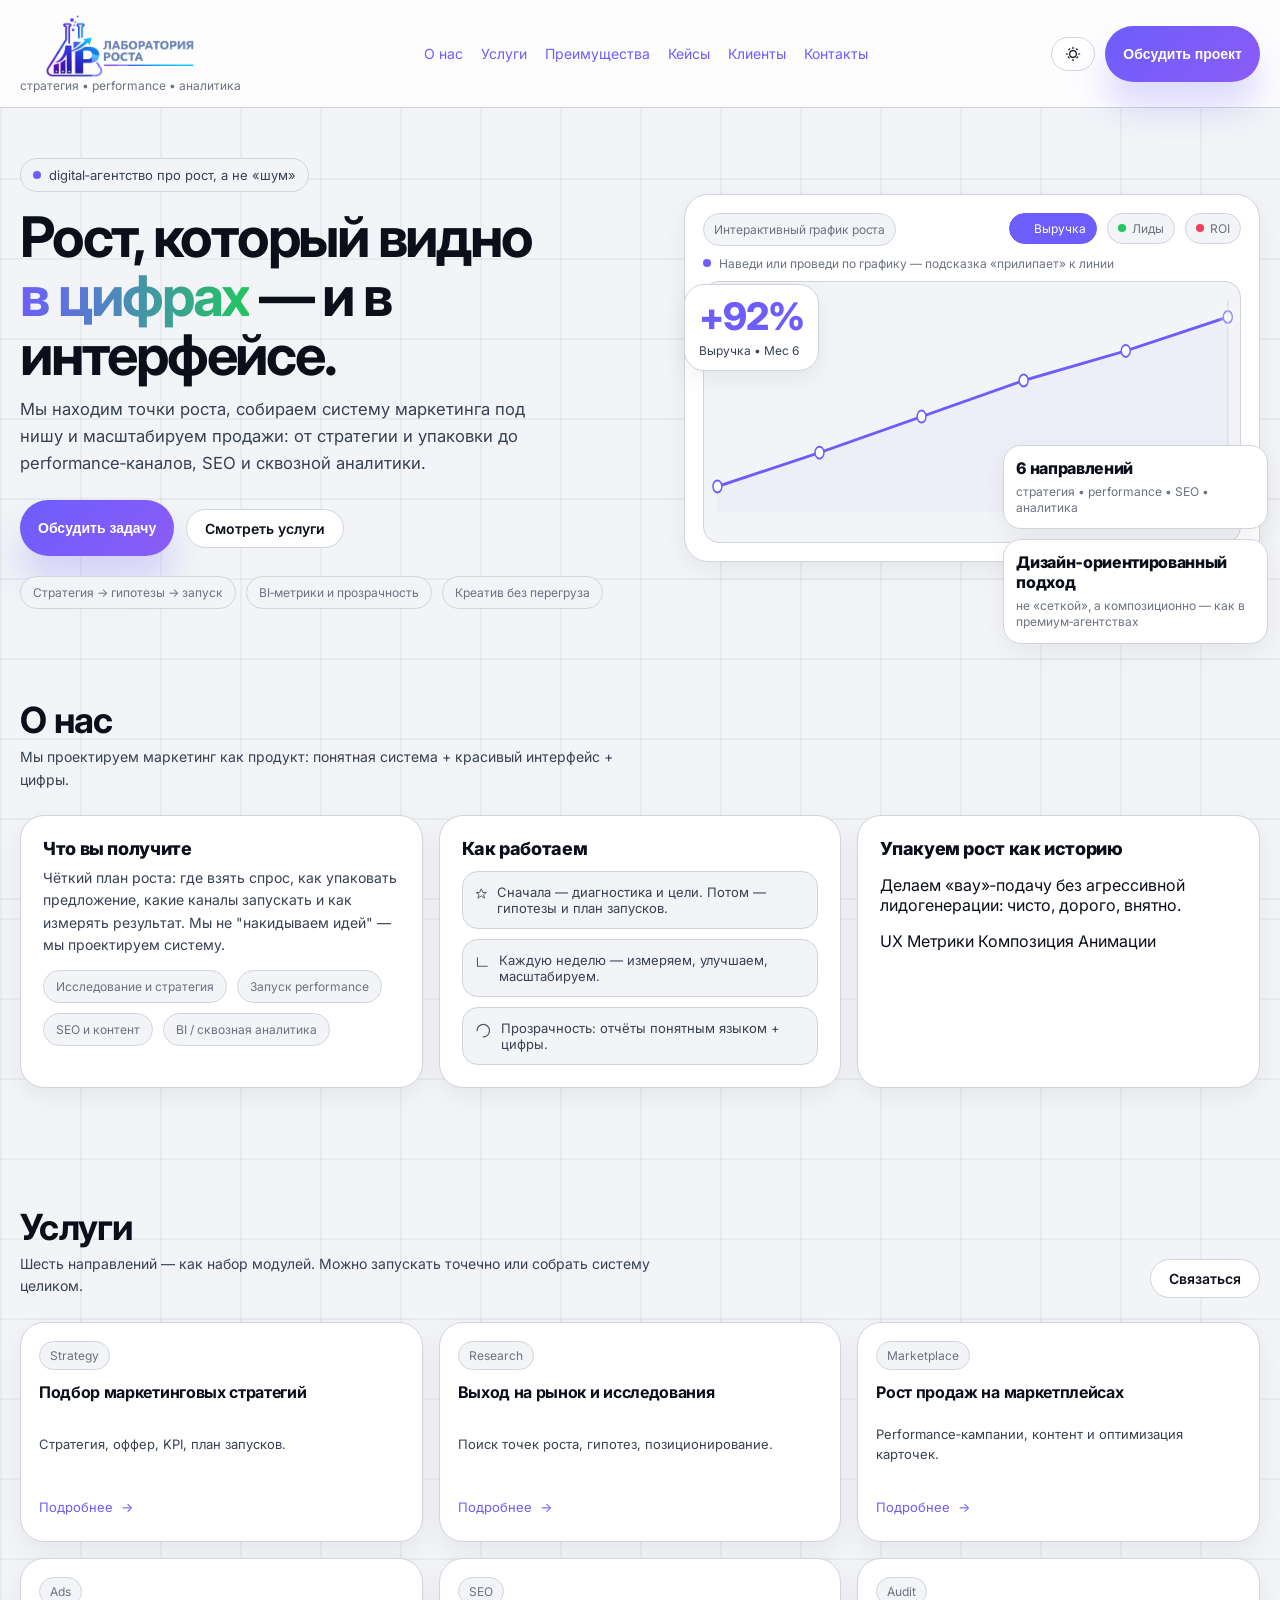
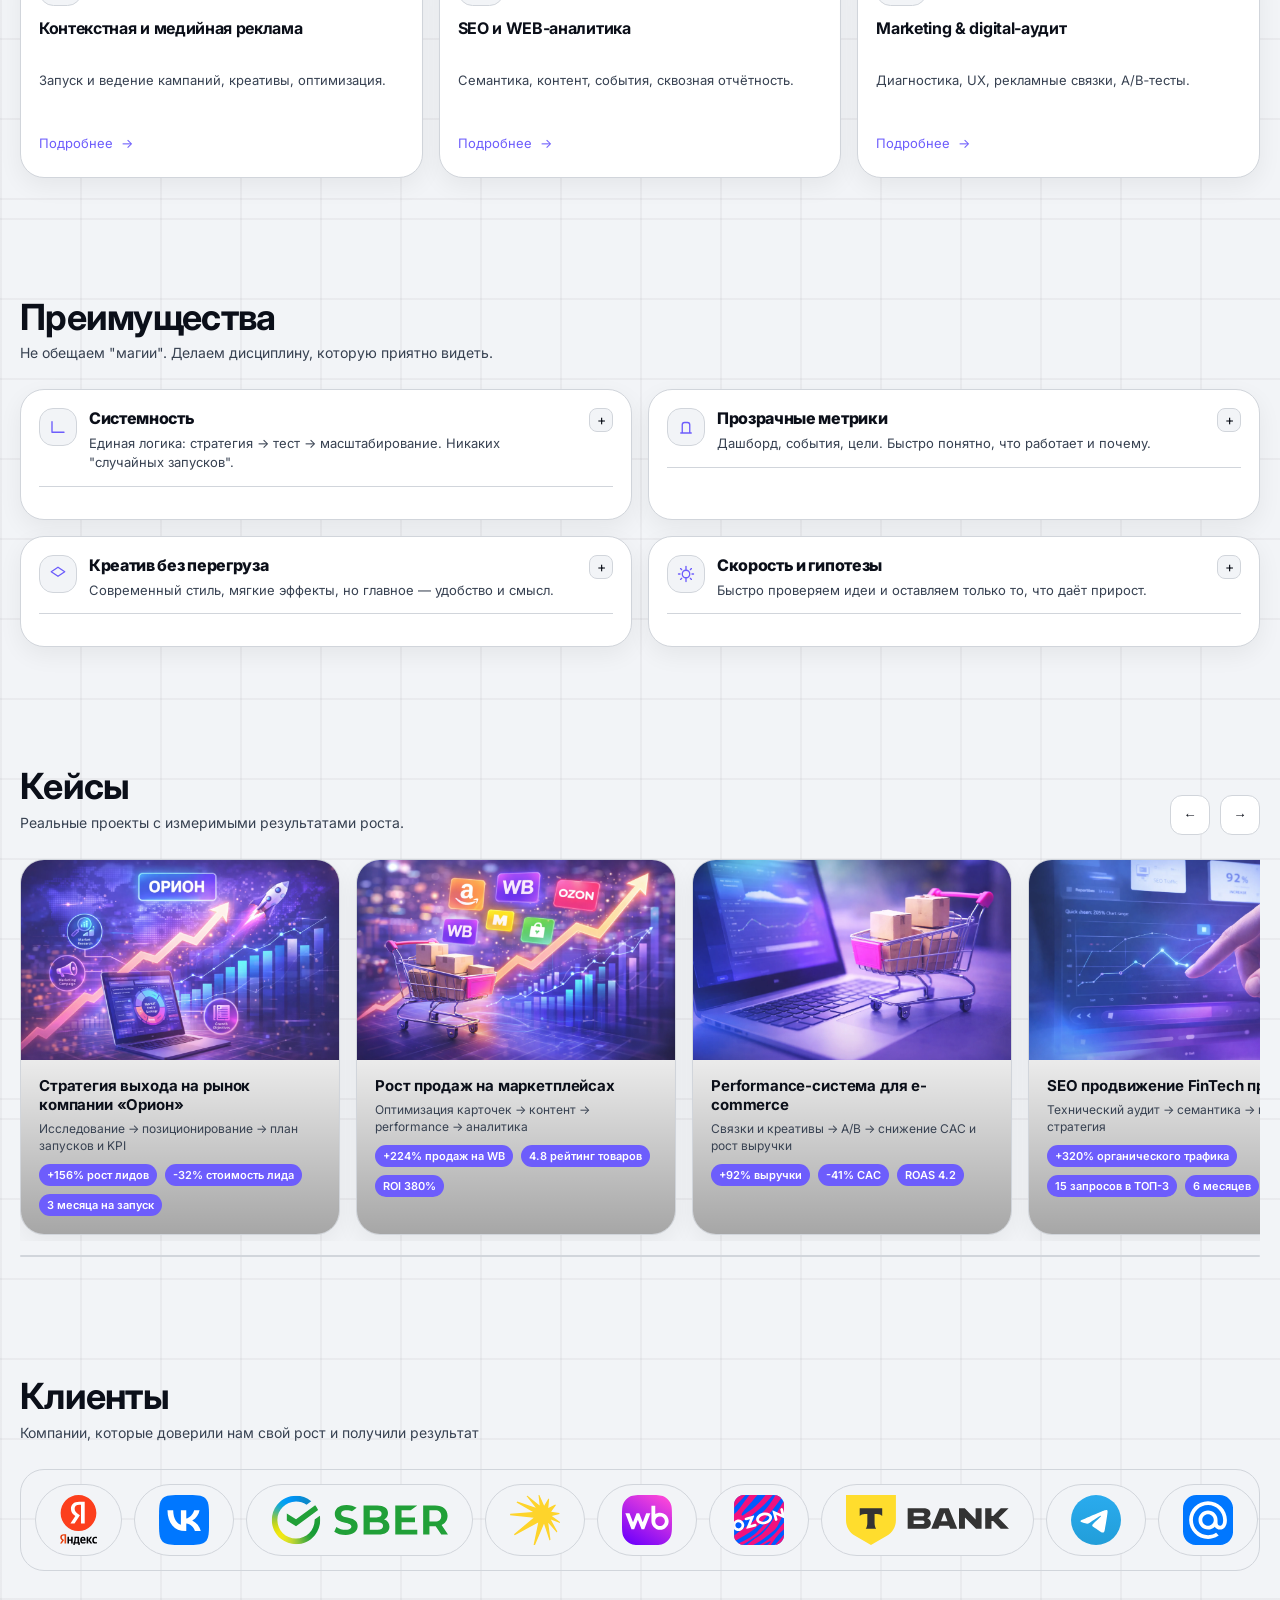
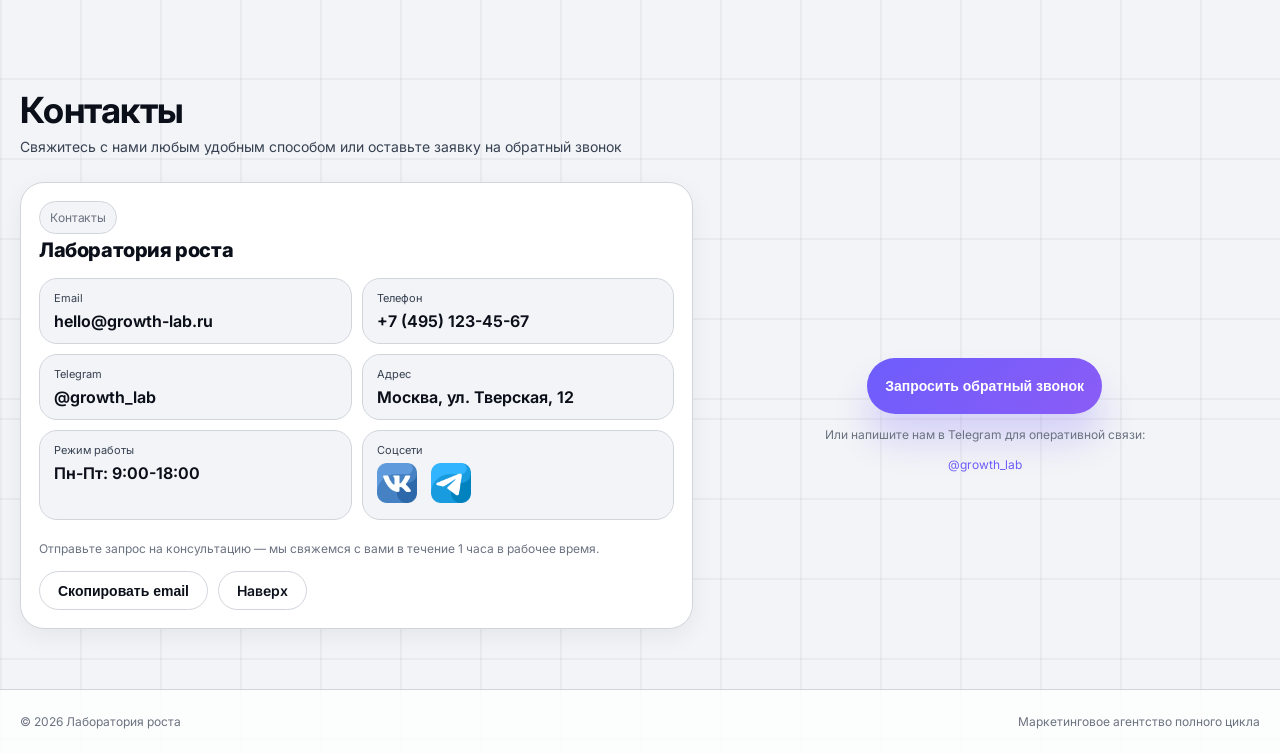
==== commit 3147abf9: "bagfix" ====
--- a/index.html
+++ b/index.html
@@ -40,8 +40,8 @@
       <div class="nav">
         <a class="brand" href="#top" aria-label="Лаборатория роста">
           <div class="logo-wrapper">
-            <img src="./img/logo-light.svg" alt="Лаборатория роста" class="brand-mark logo-light">
-            <img src="./img/logo-dark.svg" alt="Лаборатория роста" class="brand-mark logo-dark">
+            <img src="./img/logo-light-trim.svg" alt="Лаборатория роста" class="brand-mark logo-light">
+            <img src="./img/logo-dark-trim.svg" alt="Лаборатория роста" class="brand-mark logo-dark">
           </div>
           <div class="brand-txt"><em>стратегия • performance • аналитика</em></div>
         </a>
--- a/style.css
+++ b/style.css
@@ -188,14 +188,11 @@
   padding: 14px 0;
 }
 .logo-wrapper {
-  max-width: 400px;
-  height: 100%;
-  display: flex;
-  align-items: center;
-  justify-content: center;
+  height: 64px;
+  width: 200px; 
+  overflow: visible;
   flex-shrink: 0;
   border-radius: 12px;
-  overflow: hidden;
 }
 .brand {
   align-items: center;
@@ -215,9 +212,8 @@
 }
 .brand-mark {
   width: 100%;
-  max-height: 60px;
-  border-radius: 16px;
-  object-fit: cover;
+  height: 100%;
+  object-fit: contain;
   transition: opacity 0.3s ease;
 }
 .brand-txt b {
@@ -1550,9 +1546,6 @@
   .benefits {
     gap: 16px;
   }
-  .brand-mark {
-    height: 120px;
-  }
   .cc-foot .row {
     margin: 0 auto;
   }
@@ -2016,6 +2009,26 @@
   opacity: 0;
   pointer-events: none;
 }
+
+@supports (-webkit-touch-callout: none) and (not (translate: none)) {
+  .logo-wrapper {
+    width: 180px;
+    height: 60px;
+    position: relative;
+  }
+  
+  .brand-mark {
+    position: absolute;
+    top: 50%;
+    left: 50%;
+    transform: translate(-50%, -50%);
+    max-width: 100%;
+    max-height: 100%;
+    width: auto;
+    height: auto;
+    object-fit: contain;
+  }
+}
 @keyframes splFill {
   0% {
     transform: scaleX(0);
